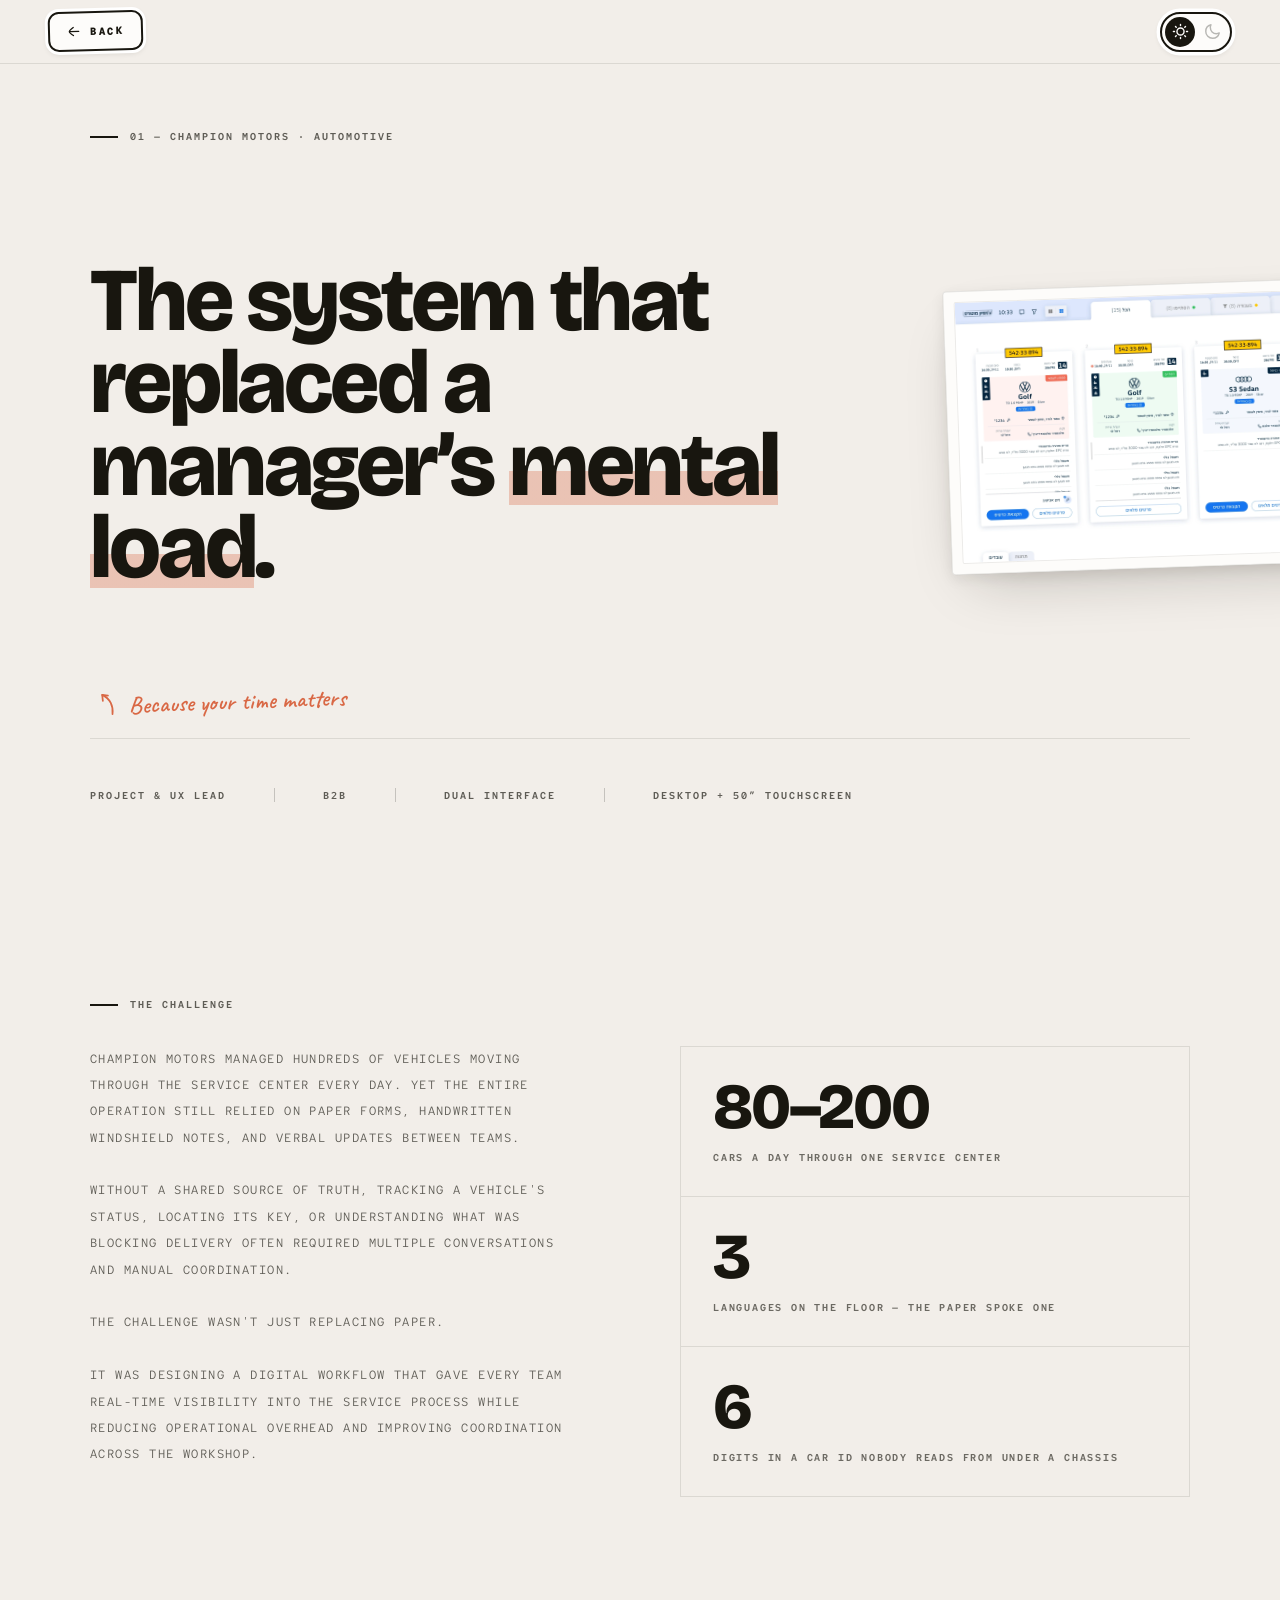
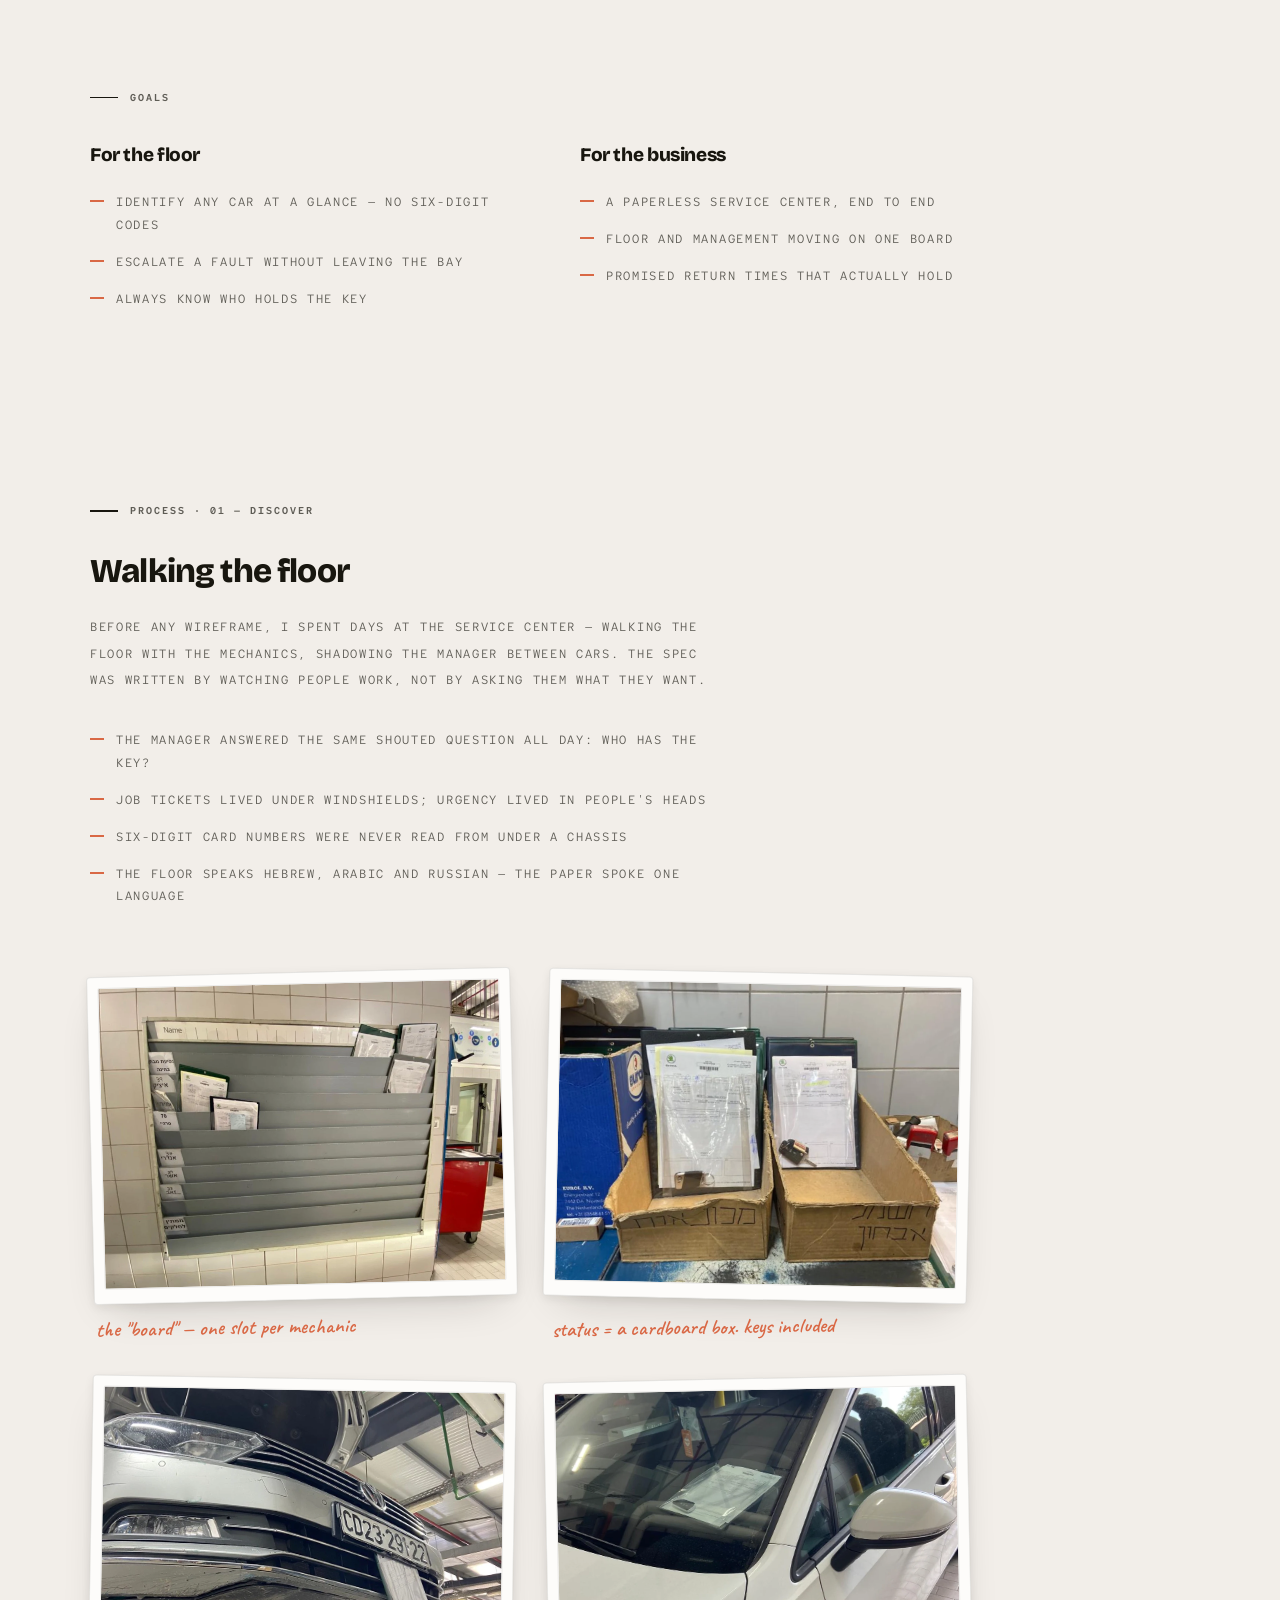
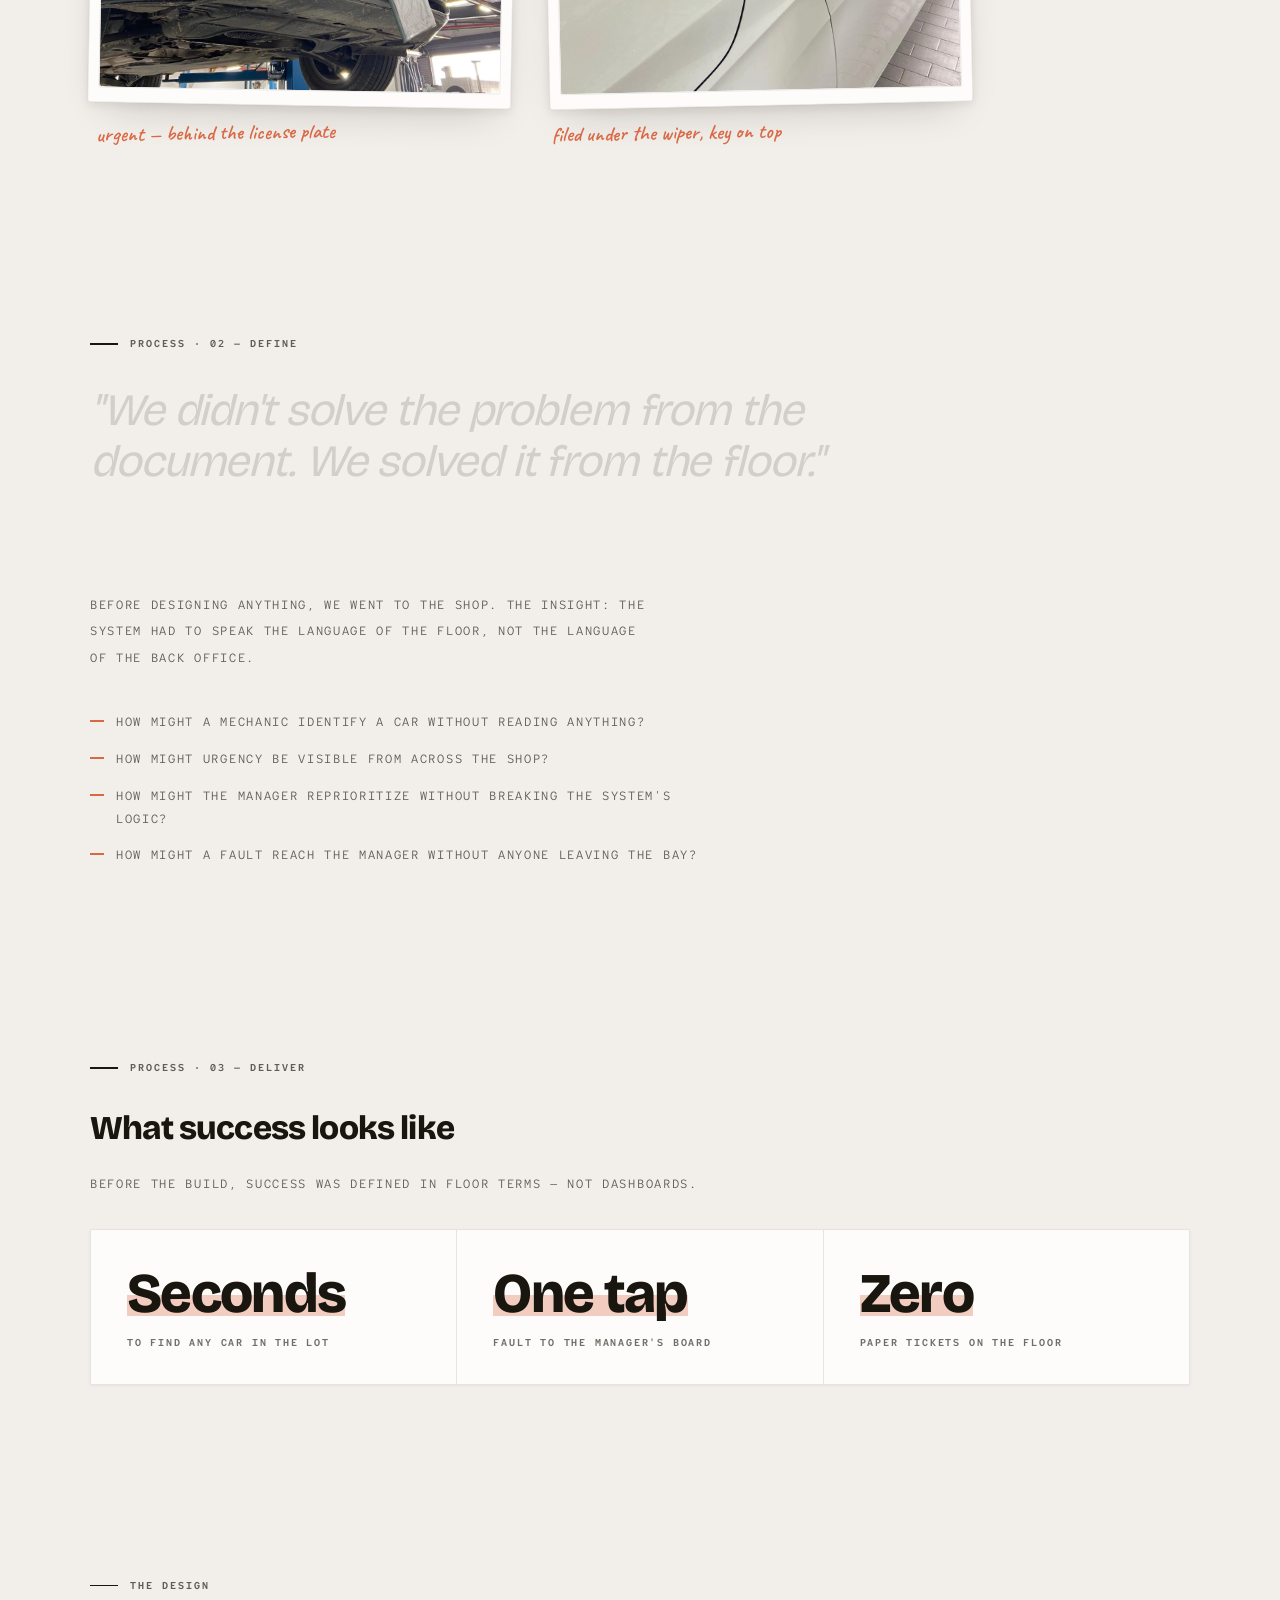
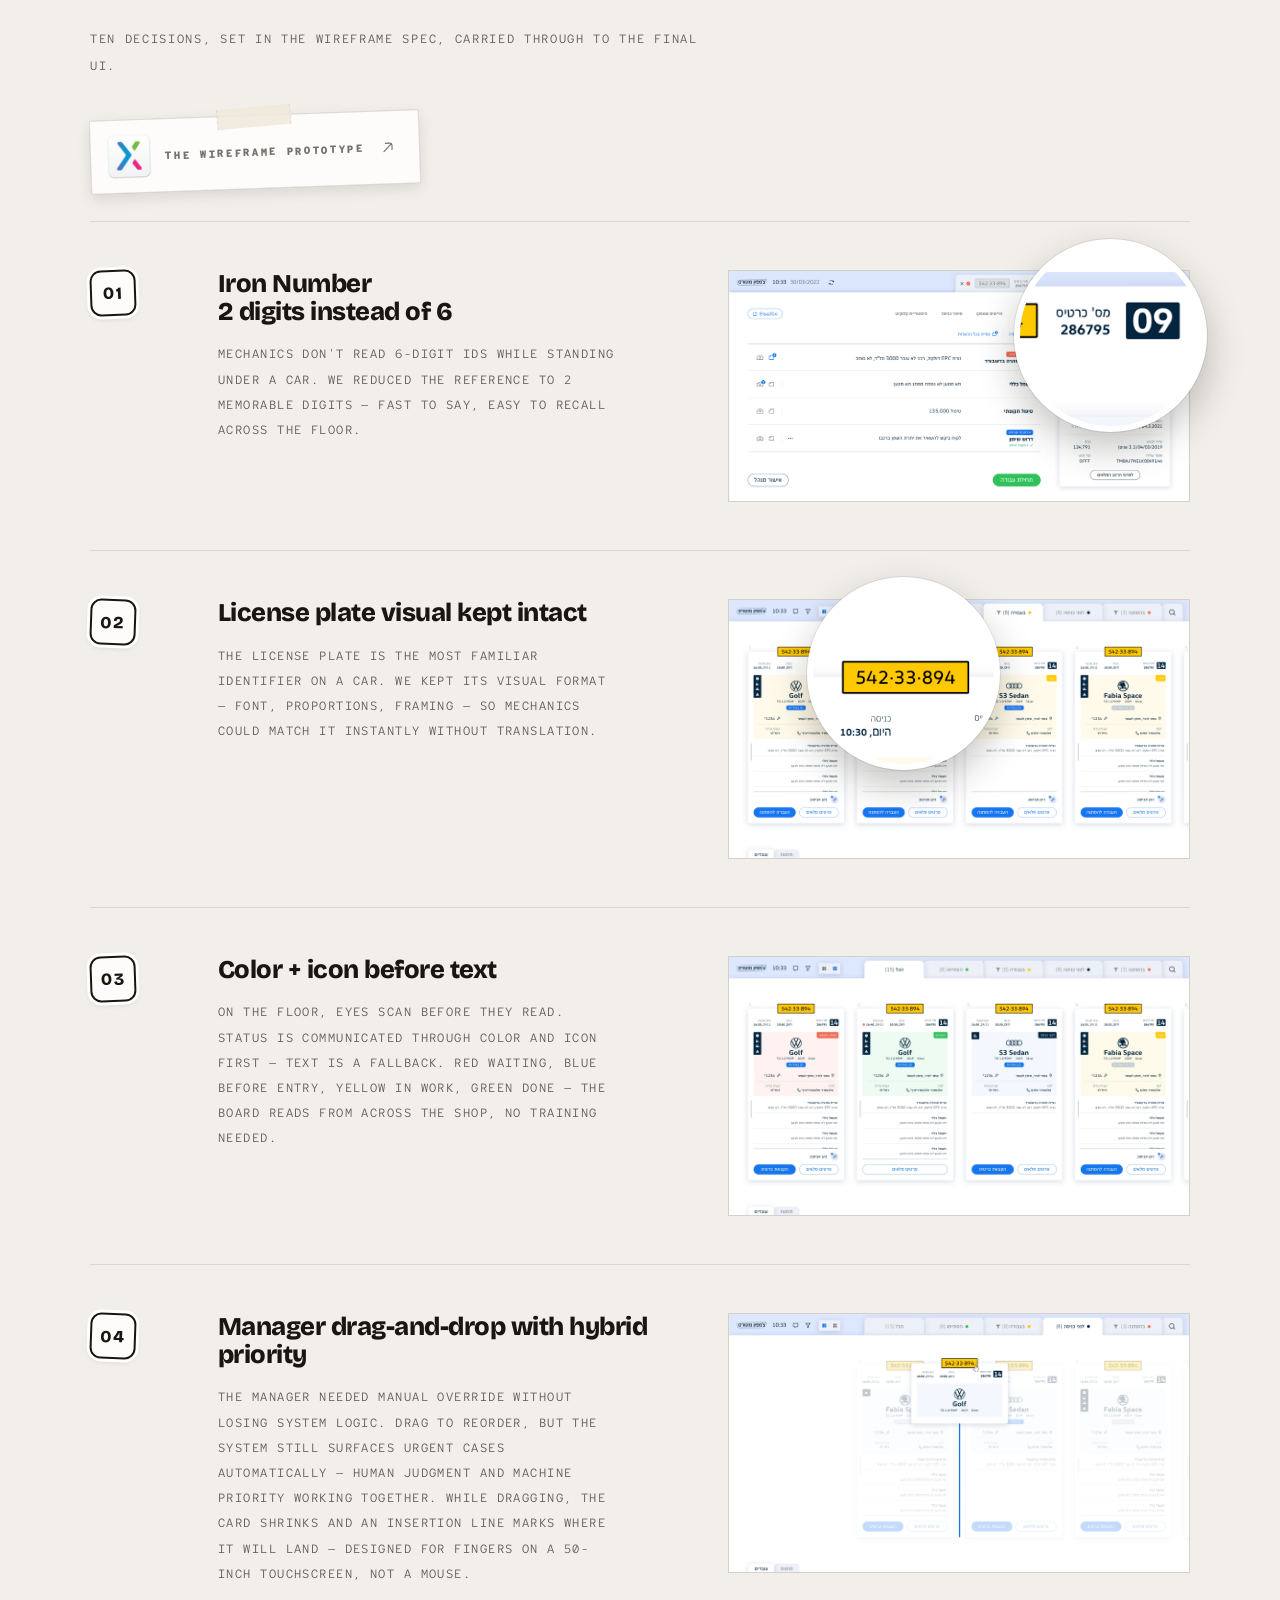
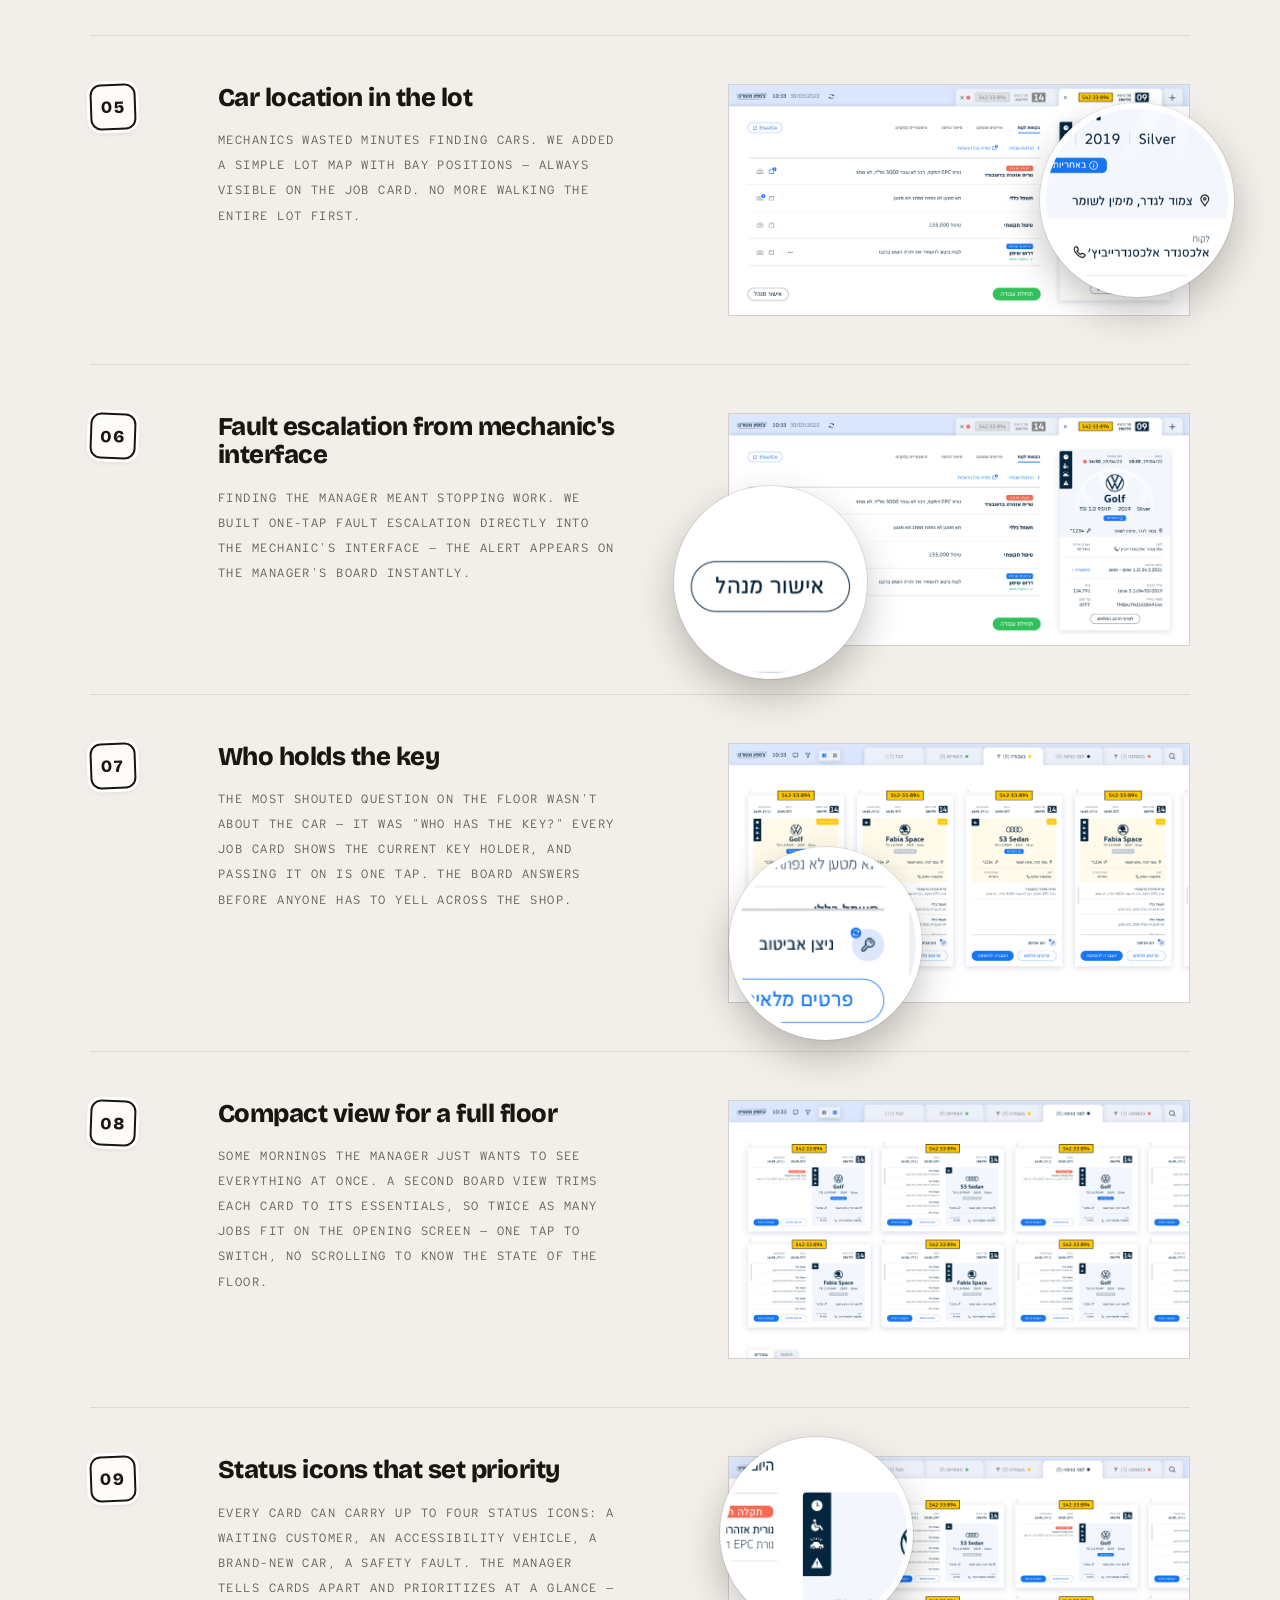
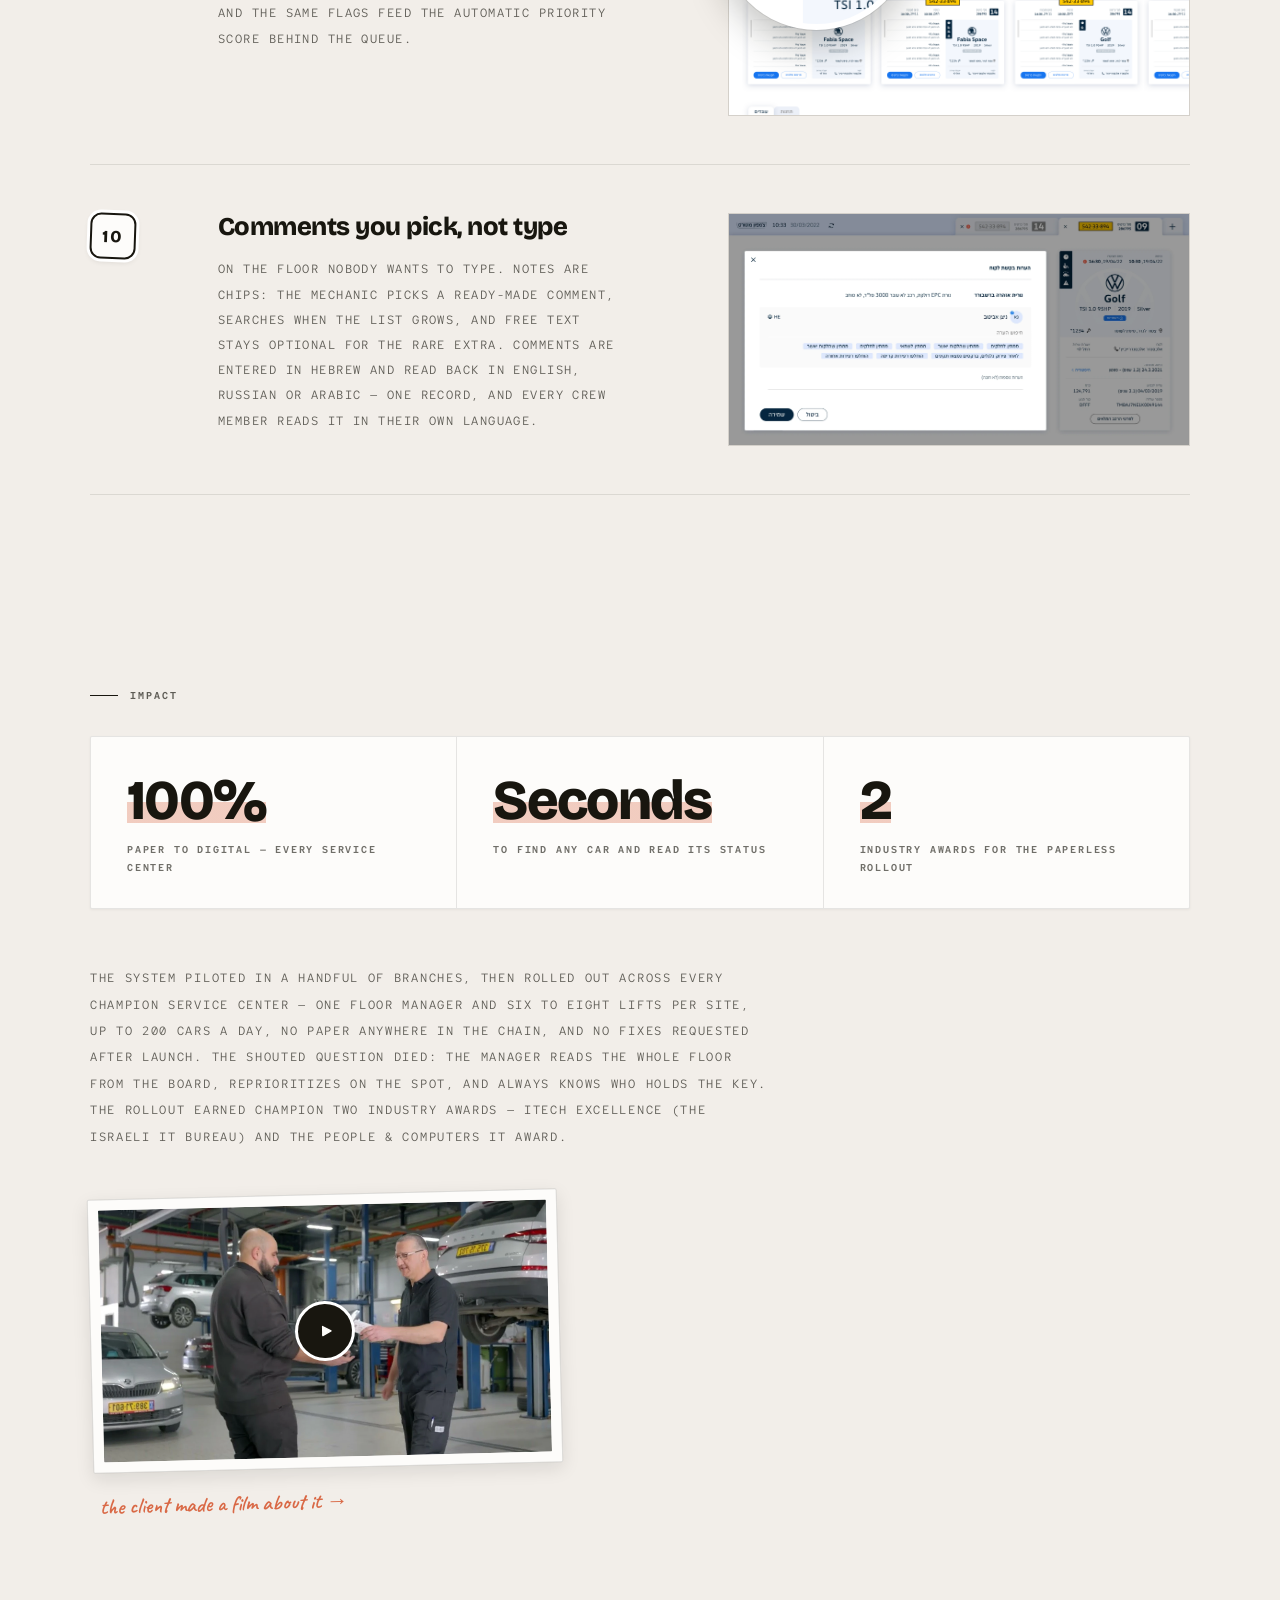
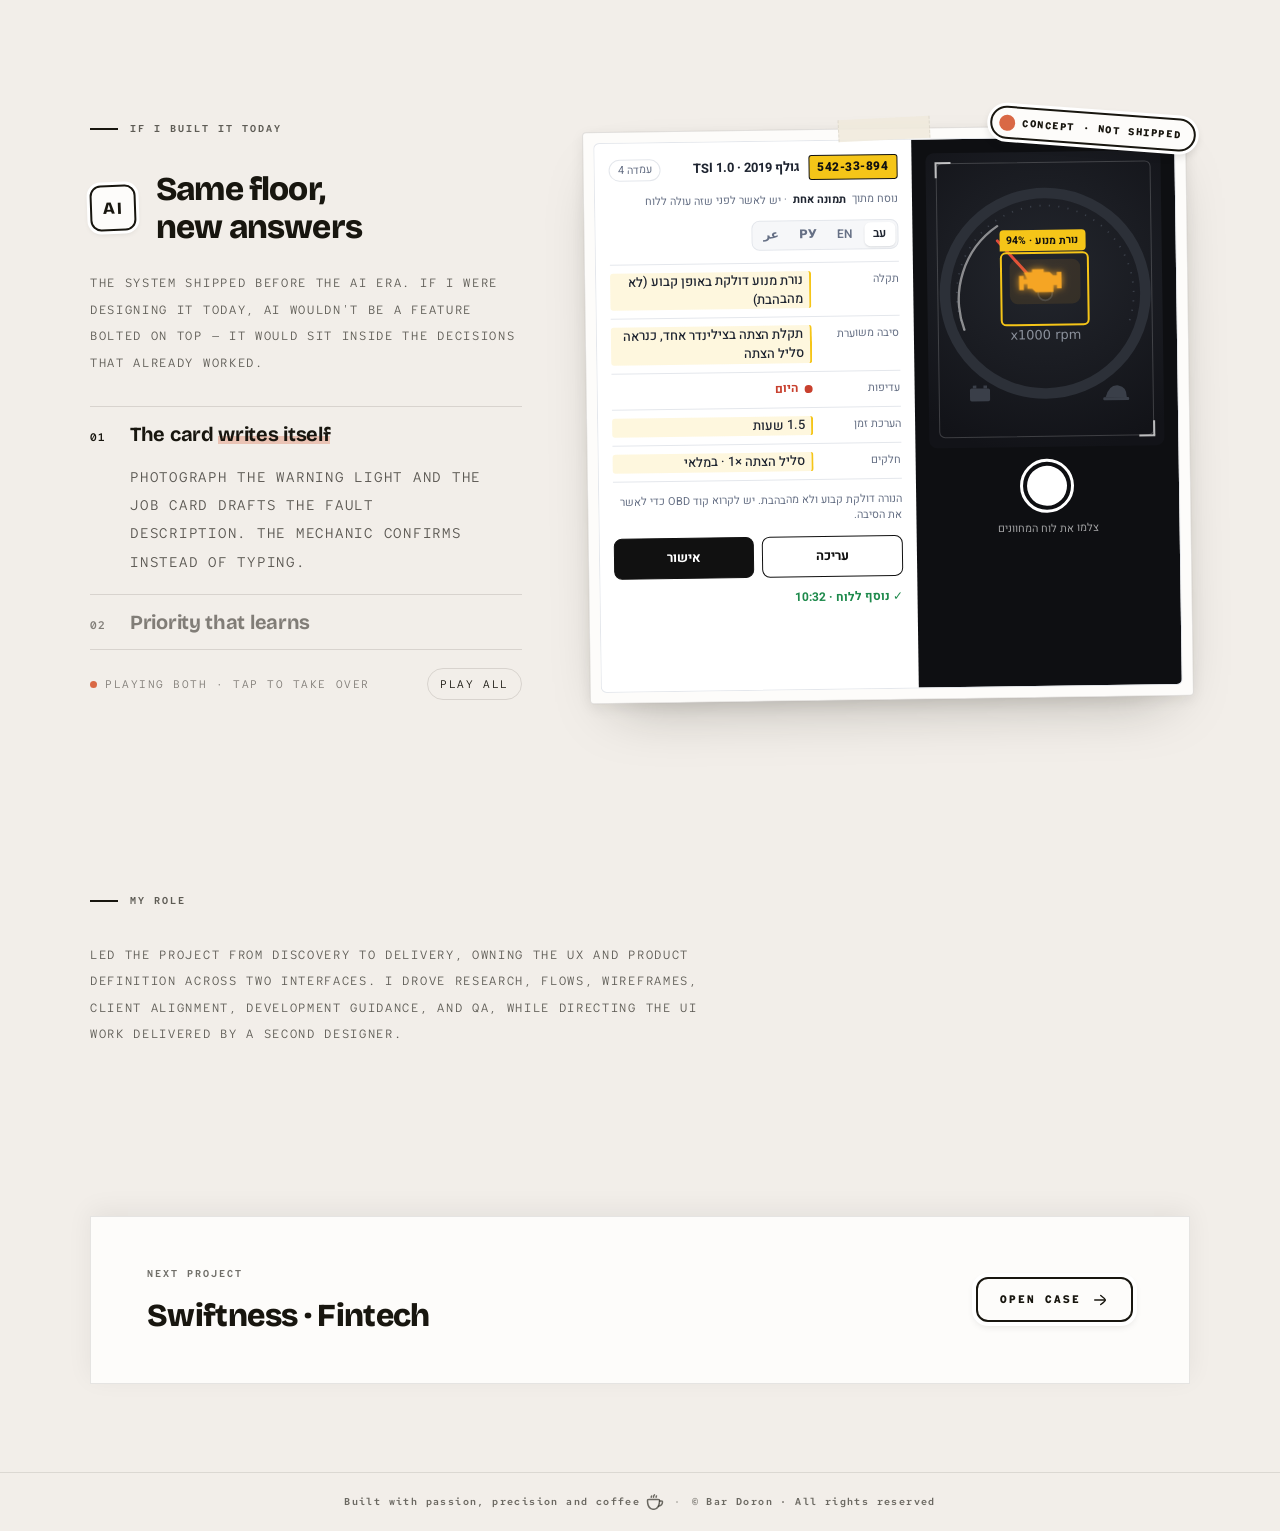
==== champion-motors.html @ fac3ec1b "Phones: more room between the idea's line and its concept sticker Co-Authored-By: Claude Opus 5.5 <n" ====
<!DOCTYPE html>
<html lang="en">
<head>
  <meta charset="UTF-8" />
  <meta name="viewport" content="width=device-width, initial-scale=1.0" />
  <meta name="format-detection" content="telephone=no" />
  <script>(function(){try{var t=localStorage.getItem('theme');if(t==='dark'){document.documentElement.setAttribute('data-theme','dark');}}catch(e){}})();</script>
  <title>Champion Motors — Bar Doron</title>

  <link rel="preconnect" href="https://fonts.googleapis.com" />
  <link rel="preconnect" href="https://fonts.gstatic.com" crossorigin />
  <link href="https://fonts.googleapis.com/css2?family=Bricolage+Grotesque:opsz,wght@12..96,200..800&family=Caveat:wght@600&family=Heebo:wght@400;500;600;700;800&family=Red+Hat+Mono:ital,wght@0,400;0,500;0,600;0,700;1,400&display=swap" rel="stylesheet" />

  <script src="vendor/gsap.min.js"></script>
  <script src="vendor/ScrollTrigger.min.js"></script>

  <style>
    :root {
      --cream:        #F2EEE9;
      --cream-stone:  #F2EEE9;
      --ink:          #18160F;
      --ink-dim:      rgba(24,22,15,.68);
      --ink-faint:    rgba(24,22,15,.62);
      --accent:       #D96845;

      --s-hero:       #F2EEE9;
      --s-auto:       #F2EBE2;
      --s-fintech:    #E8EFF2;
      --s-enterprise: #EEE9F2;
      --s-about:      #F2EEE9;
      --s-contact:    #18160F;

      --border:        rgba(24,22,15,.10);
      --border-soft:   rgba(24,22,15,.07);
      --border-strong: rgba(24,22,15,.20);
      --c-fg: 250, 248, 245;

      --fd: 'Bricolage Grotesque', system-ui, sans-serif;
      --fm: 'Red Hat Mono', 'JetBrains Mono', ui-monospace, monospace;

      --body-size: 12px;
      --body-weight: 600;
      --body-ls: 0.18em;
      --body-lh: 1.75;
    }

    [data-theme="dark"] {
      --cream:        #111111;
      --cream-stone:  #1A1A1A;
      --ink:          #F0F0EE;
      --ink-dim:      rgba(240,240,238,.68);
      --ink-faint:    rgba(240,240,238,.62);
      --border:        rgba(240,240,238,.10);
      --border-soft:   rgba(240,240,238,.07);
      --border-strong: rgba(240,240,238,.20);
      --c-fg: 240, 240, 238;
      --accent:       #E67E55;
      --s-hero:       #111111;
      --s-auto:       #1C1814;
      --s-fintech:    #0F1518;
      --s-enterprise: #141118;
      --s-about:      #1A1A18;
      --s-contact:    #050505;
    }

    .decision-row:nth-child(even) .decision-num { transform: rotate(2deg); }
    [data-theme="dark"] .decision-num {
      color: #18160F; background: #FDFCFA; border-color: #18160F;
      box-shadow: 0 0 0 3px #FFFFFF, 0 2px 8px rgba(0,0,0,.5);
    }

    /* sticky header case title — appears past the hero */
    .nav-case-title {
      position: absolute; left: 50%; transform: translateX(-50%) translateY(6px);
      font-family: var(--fd); font-size: 15px; font-weight: 800;
      font-variation-settings: 'opsz' 15, 'wght' 800;
      letter-spacing: -0.01em; text-transform: none;
      color: var(--ink);
      opacity: 0; pointer-events: none;
      transition: opacity .3s ease, transform .35s cubic-bezier(.22,1,.36,1);
      white-space: nowrap;
    }
    .nav-case-title.show { opacity: 1; transform: translateX(-50%) translateY(0); }
    @media (max-width: 640px) { .nav-case-title { font-size: 13px; } }

    /* reading progress — terracotta marker line under the header */
    .read-progress {
      position: absolute; left: 0; bottom: -1px;
      width: 100%; height: 3px;
      background: var(--accent);
      border-radius: 0 3px 3px 0;
      transform: scaleX(0); transform-origin: left center;
      pointer-events: none;
    }

    /* chapter nav — floating side rail */
    .chapter-nav {
      position: fixed; left: 28px; right: auto; top: 50%; bottom: auto;
      transform: translateY(-50%);
      width: auto; height: auto; padding: 0;
      background: none; border: none;
      z-index: 90;
      display: flex; flex-direction: column; align-items: flex-start;
      justify-content: flex-start; gap: 16px;
      opacity: 0; pointer-events: none;
      transition: opacity .4s ease;
    }
    .chapter-nav.show { opacity: 1; pointer-events: auto; }
    .chapter-link {
      display: flex; flex-direction: row-reverse; align-items: center; gap: 10px;
      font-family: var(--fm); font-size: 9.5px; font-weight: 600;
      letter-spacing: 0.18em; text-transform: uppercase;
      color: var(--ink-faint); text-decoration: none;
      transition: color .25s;
    }
    .chapter-link:hover { color: var(--ink); }
    .chapter-link .ch-label {
      background-image: linear-gradient(rgba(217,104,69,.32), rgba(217,104,69,.32));
      background-repeat: no-repeat;
      background-size: 0% 0.5em;
      background-position: 0 78%;
      transition: background-size .35s cubic-bezier(.22,1,.36,1);
    }
    [data-theme="dark"] .chapter-link .ch-label {
      background-image: linear-gradient(rgba(230,126,85,.42), rgba(230,126,85,.42));
    }
    .chapter-link .ch-rule {
      width: 14px; height: 1.5px; background: currentColor; flex-shrink: 0;
      transition: width .35s cubic-bezier(.22,1,.36,1), background .25s;
    }
    .chapter-link.active { color: var(--ink); }
    .chapter-link.active .ch-label { background-size: 100% 0.5em; }
    .chapter-link.active .ch-rule { width: 26px; background: var(--accent); }
    @media (max-width: 1439px) { .chapter-nav { display: none; } }

    /* zoomable prints — hover lifts, click picks the print up off the table */
    .zoomable { position: relative; cursor: none; }
    .zoomable::after {
      content: "+";
      position: absolute; top: 10px; right: 10px; z-index: 3;
      width: 26px; height: 26px;
      display: flex; align-items: center; justify-content: center;
      background: #FDFCFA; color: #18160F;
      border: 2px solid #18160F; border-radius: 50%;
      font-family: var(--fm); font-size: 15px; font-weight: 700; line-height: 1;
      box-shadow: 0 0 0 3px #FFFFFF, 0 2px 6px rgba(24,22,15,.2);
      transform: rotate(-8deg) scale(.5);
      opacity: 0;
      transition: opacity .25s ease, transform .35s cubic-bezier(.22,1,.36,1);
      pointer-events: none;
    }
    .zoomable:hover::after { opacity: 1; transform: rotate(-8deg) scale(1); }
    .cs-visual.zoomable { transition: transform .35s cubic-bezier(.22,1,.36,1), box-shadow .35s; }
    .cs-visual.zoomable:hover {
      transform: translateY(-4px);
      box-shadow: 0 12px 28px -14px rgba(24,22,15,.2);
    }
    .lb-overlay {
      position: fixed; inset: 0; z-index: 800;
      background: rgba(242,238,233,.95);
      opacity: 0; pointer-events: none;
      transition: opacity .35s ease;
    }
    [data-theme="dark"] .lb-overlay { background: rgba(17,17,17,.95); }
    .lb-overlay.open { opacity: 1; pointer-events: auto; }
    .lb-box {
      position: fixed; z-index: 810;
      background: #FDFCFA; padding: 10px;
      border: 1px solid var(--border); border-radius: 4px;
      box-shadow: 0 34px 90px -30px rgba(24,22,15,.4);
      cursor: none;
    }
    .lb-box img { width: 100%; height: 100%; object-fit: contain; display: block; }
    .lb-box.lb-scroll { overflow-y: auto; overscroll-behavior: contain; }
    .lb-box.lb-scroll img { height: auto; }
    .lb-box iframe { width: 100%; height: 100%; border: 0; display: block; background: #000; }
    .lb-film-x {
      position: fixed; top: 22px; right: 26px; z-index: 830;
      opacity: 0; transition: opacity .3s ease;
    }
    .lb-film-x.open { opacity: 1; }

    /* lightbox gallery — arrows, counter, caption */
    .lb-ui { position: fixed; inset: 0; z-index: 820; pointer-events: none; opacity: 0; transition: opacity .3s ease; }
    .lb-ui.open { opacity: 1; }
    .lb-nav, .lb-x {
      position: fixed; pointer-events: auto;
      width: 46px; height: 46px;
      display: flex; align-items: center; justify-content: center;
      background: #FDFCFA; color: #18160F;
      border: 2px solid #18160F; border-radius: 50%;
      box-shadow: 0 0 0 3px #FFFFFF, 0 3px 8px rgba(24,22,15,.18);
      cursor: none;
      transition: transform .3s cubic-bezier(.22,1,.36,1), box-shadow .3s;
    }
    .lb-nav svg, .lb-x svg { width: 18px; height: 18px; display: block; }
    .lb-prev { left: 26px; top: 50%; transform: translateY(-50%) rotate(-3deg); }
    .lb-next { right: 26px; top: 50%; transform: translateY(-50%) rotate(3deg); }
    .lb-prev:hover { transform: translateY(-50%) rotate(0deg) scale(1.1); }
    .lb-next:hover { transform: translateY(-50%) rotate(0deg) scale(1.1); }
    .lb-x { top: 22px; right: 26px; transform: rotate(4deg); }
    .lb-x:hover { transform: rotate(0deg) scale(1.1); }
    .lb-meta {
      position: fixed; left: 50%; bottom: 24px; transform: translateX(-50%);
      display: flex; align-items: baseline; gap: 18px;
      max-width: 78vw;
    }
    .lb-caption {
      font-family: var(--fm); font-size: 10px; font-weight: 600;
      letter-spacing: .16em; text-transform: uppercase;
      color: var(--ink-dim);
      white-space: nowrap; overflow: hidden; text-overflow: ellipsis;
    }
    .lb-count {
      font-family: var(--fm); font-size: 10px; font-weight: 700;
      letter-spacing: .16em; color: var(--accent);
      flex-shrink: 0;
    }
    @media (max-width: 640px) { .lb-nav { display: none; } }

    /* hero podcast — a sticker that talks (physical object: never inverts) */
    .hero-pod {
      display: inline-flex; align-items: center; gap: 14px;
      align-self: flex-start;
      margin-bottom: 30px;
      background: #FDFCFA;
      border: 2px solid #18160F;
      border-radius: 14px;
      padding: 9px 18px 9px 9px;
      box-shadow: 0 0 0 3px #FFFFFF, 0 3px 8px rgba(24,22,15,.16);
      transform: rotate(-1.2deg);
      transition: transform .35s cubic-bezier(.22,1,.36,1), box-shadow .35s;
    }
    .hero-pod:hover {
      transform: rotate(0deg) scale(1.02);
      box-shadow: 0 0 0 3px #FFFFFF, 0 6px 14px rgba(24,22,15,.2);
    }
    .hero-pod.playing { transform: rotate(0.6deg); }
    .pod-btn {
      width: 38px; height: 38px; flex-shrink: 0;
      display: flex; align-items: center; justify-content: center;
      background: #18160F; color: #FDFCFA;
      border: none; border-radius: 50%;
      cursor: none;
      transition: transform .3s cubic-bezier(.22,1,.36,1);
    }
    .pod-btn:hover { transform: scale(1.12); }
    .pod-btn svg { width: 15px; height: 15px; display: block; }
    .pod-btn .pod-pause { display: none; }
    .hero-pod.playing .pod-play { display: none; }
    .hero-pod.playing .pod-pause { display: block; }
    .pod-info { display: flex; flex-direction: column; gap: 7px; }
    .pod-label {
      font-family: var(--fm); font-size: 9.5px; font-weight: 700;
      letter-spacing: .18em; text-transform: uppercase;
      color: rgba(24,22,15,.6);
      white-space: nowrap;
    }
    .pod-track { width: 100%; padding: 5px 0; cursor: none; }
    .pod-track-line {
      height: 2px; background: rgba(24,22,15,.18);
      position: relative; border-radius: 2px;
    }
    .pod-fill {
      position: absolute; inset: 0;
      background: #D96845; border-radius: 2px;
      transform: scaleX(0); transform-origin: left center;
    }
    .pod-time {
      font-family: var(--fm); font-size: 9.5px; font-weight: 700;
      letter-spacing: .14em; color: rgba(24,22,15,.4);
      min-width: 34px;
    }
    [data-theme="dark"] .hero-pod {
      box-shadow: 0 0 0 3px #FFFFFF, 0 3px 10px rgba(0,0,0,.45);
    }
    @media (max-width: 640px) { .pod-info { min-width: 0; } }

    /* handwritten note beside the podcast sticker */
    .pod-row {
      display: flex; align-items: center; gap: 10px;
      align-self: flex-start;
      margin-bottom: 30px;
    }
    .pod-row .hero-pod { margin-bottom: 0; }
    .pod-note {
      display: flex; align-items: flex-end; gap: 10px;
      font-family: 'Caveat', cursive;
      font-size: 24px; font-weight: 600; line-height: 1;
      letter-spacing: 0; text-transform: none;
      color: var(--accent);
      transform: rotate(-2deg) translateY(6px);
      white-space: nowrap;
      pointer-events: none; user-select: none;
    }
    .pod-note svg { width: 28px; height: 28px; flex-shrink: 0; transform: scaleX(-1); }
    @media (max-width: 640px) { .pod-note { display: none; } }

    /* floating mini player — the story follows you (physical object: never inverts) */
    .pod-float {
      position: fixed; right: 28px; bottom: 28px; z-index: 60;
      width: 52px; height: 52px; border-radius: 50%;
      background: #FDFCFA;
      border: 2px solid #18160F;
      box-shadow: 0 0 0 3px #FFFFFF, 0 4px 10px rgba(24,22,15,.18);
      display: flex; align-items: center; justify-content: center;
      padding: 0; cursor: none;
      transform: rotate(-4deg) translateY(16px) scale(.6);
      opacity: 0; pointer-events: none;
      transition: opacity .35s cubic-bezier(.22,1,.36,1), transform .35s cubic-bezier(.22,1,.36,1);
    }
    .pod-float.show { opacity: 1; pointer-events: auto; transform: rotate(-4deg) translateY(0) scale(1); }
    .pod-float.show:hover { transform: rotate(0deg) scale(1.06); }
    .pf-ring { position: absolute; inset: 2px; transform: rotate(-90deg); }
    .pf-ring circle { fill: none; stroke-width: 3.5; }
    .pf-ring-bg { stroke: rgba(24,22,15,.08); }
    .pf-ring-fill { stroke: #D96845; stroke-linecap: round; stroke-dasharray: 182.2; stroke-dashoffset: 182.2; }
    .pf-core {
      position: relative;
      width: 36px; height: 36px; border-radius: 50%;
      background: #18160F;
      display: flex; align-items: center; justify-content: center;
    }
    .pf-icon { width: 15px; height: 15px; color: #FDFCFA; display: none; }
    .pod-float.playing .pf-pause { display: block; }
    .pod-float:not(.playing) .pf-play { display: block; transform: translateX(1px); }
    [data-theme="dark"] .pod-float { box-shadow: 0 0 0 3px #FFFFFF, 0 4px 12px rgba(0,0,0,.5); }
    @media (max-width: 640px) { .pod-float { right: 18px; bottom: 18px; } }

    /* marker highlight — brand terracotta, same as home */
    .mark-hl {
      background-image: linear-gradient(rgba(217,104,69,.32), rgba(217,104,69,.32));
      background-repeat: no-repeat;
      background-size: 100% 0.38em;
      background-position: 0 82%;
    }
    [data-theme="dark"] .mark-hl {
      background-image: linear-gradient(rgba(230,126,85,.42), rgba(230,126,85,.42));
    }

    /* ── Back button ── */
    .cs-back {
      display: inline-flex; align-items: center; gap: 8px;
      background: #FDFCFA; color: #18160F;
      padding: 9px 16px; border-radius: 11px;
      font-family: var(--fm); font-size: 10.5px; font-weight: 700;
      letter-spacing: 0.16em; text-transform: uppercase;
      text-decoration: none;
      border: 2px solid #18160F;
      box-shadow: 0 0 0 3px #FFFFFF, 0 2px 6px rgba(24,22,15,.16);
      transform: rotate(-1.5deg);
      transition: transform .35s cubic-bezier(.22,1,.36,1), box-shadow .35s;
    }
    .cs-back:hover {
      transform: rotate(0deg) scale(1.05);
      box-shadow: 0 0 0 3px #FFFFFF, 0 5px 12px rgba(24,22,15,.22);
    }
    .cs-back svg { flex-shrink: 0; width: 16px; height: 16px; }
    [data-theme="dark"] .cs-back {
      background: #FDFCFA; color: #18160F; border-color: #18160F;
      box-shadow: 0 0 0 3px #FFFFFF, 0 2px 8px rgba(0,0,0,.5);
    }

    /* ── Toggle pill ── */
    .theme-toggle {
      display: flex; align-items: center;
      padding: 3px; gap: 2px;
      border-radius: 100px;
      background: #FDFCFA;
      border: 2px solid #18160F;
      box-shadow: 0 0 0 3.5px #FFFFFF, 0 2px 6px rgba(24,22,15,.16);
      cursor: pointer;
      position: relative; flex-shrink: 0;
      transition: transform .35s cubic-bezier(.22,1,.36,1), box-shadow .3s;
    }
    .theme-toggle:hover { transform: rotate(-2deg) scale(1.05); }
    [data-theme="dark"] .theme-toggle {
      background: #FDFCFA;
      border-color: #18160F;
      box-shadow: 0 0 0 3.5px #FFFFFF, 0 2px 8px rgba(0,0,0,.4);
    }
    .tog-pill {
      position: absolute;
      width: 30px; height: 30px; border-radius: 50%;
      background: #18160F;
      box-shadow: none;
      top: 3px; left: 3px;
      transition: transform .3s cubic-bezier(.4,0,.2,1);
      pointer-events: none;
    }
    [data-theme="dark"] .tog-pill { transform: translateX(32px); background: #18160F; }
    .tog-sun, .tog-moon {
      width: 30px; height: 30px;
      display: flex; align-items: center; justify-content: center;
      position: relative; z-index: 1;
      color: rgba(24,22,15,0.30);
      transition: color .25s; pointer-events: none; flex-shrink: 0;
    }
    .tog-sun .hgi, .tog-moon .hgi { width: 17px; height: 17px; }
    :root:not([data-theme="dark"]) .tog-sun { color: #FDFCFA; }
    [data-theme="dark"] .tog-moon { color: #FDFCFA; }
    [data-theme="dark"] .tog-sun  { color: rgba(24,22,15,0.32); }



    /* ── PAGE TRANSITION — chapter card ── */
    .page-cover {
      position: fixed; z-index: 900;
      background: #FDFCFA;
      border: 1px solid var(--border);
      transition: left .55s cubic-bezier(.65,0,.2,1), top .55s cubic-bezier(.65,0,.2,1),
                  width .55s cubic-bezier(.65,0,.2,1), height .55s cubic-bezier(.65,0,.2,1),
                  border-radius .55s;
      pointer-events: none;
    }
    .page-cover--full { left: 0 !important; top: 0 !important; width: 100vw !important; height: 100vh !important; border-radius: 0 !important; }
    #pt-enter {
      position: fixed; inset: 0; z-index: 950;
      background: #FDFCFA;
      display: flex; flex-direction: column; align-items: center; justify-content: center; gap: 18px;
      transition: transform .75s cubic-bezier(.7,0,.18,1);
    }
    #pt-enter .pt-label {
      font-family: var(--fm); font-size: 10px; font-weight: 600;
      letter-spacing: .2em; text-transform: uppercase;
      color: rgba(24,22,15,.4);
      opacity: 0; transform: translateY(10px);
      transition: opacity .4s ease, transform .5s cubic-bezier(.22,1,.36,1);
    }
    #pt-enter .pt-title {
      font-family: var(--fd); font-weight: 800;
      font-variation-settings: 'opsz' 48, 'wght' 800;
      font-size: clamp(36px, 6vw, 72px); letter-spacing: -.03em; white-space: nowrap;
      color: #18160F; text-transform: none; text-align: center; padding: 0 24px;
      background-image: linear-gradient(rgba(217,104,69,.32), rgba(217,104,69,.32));
      background-repeat: no-repeat; background-size: 0% 0.38em; background-position: 0 82%;
      opacity: 0; transform: translateY(16px);
      transition: opacity .45s ease, transform .55s cubic-bezier(.22,1,.36,1),
                  background-size .6s cubic-bezier(.22,1,.36,1);
    }
    @media (max-width: 640px) { #pt-enter .pt-title { font-size: clamp(20px, calc(8.4vw - 4px), 36px); } }   /* fits "UX Library" from 320px up */
    #pt-enter.pt-text-in .pt-label,
    #pt-enter.pt-text-in .pt-title { opacity: 1; transform: translateY(0); }
    #pt-enter.pt-mark-in .pt-title { background-size: 100% 0.38em; }
    #pt-enter.pt-leave { transform: translateY(-100%); }
    [data-theme="dark"] .page-cover {
      background: #1B1916;
      border-color: rgba(255,255,255,.10);
    }
    [data-theme="dark"] #pt-enter { background: #1B1916; }
    [data-theme="dark"] #pt-enter .pt-label { color: rgba(240,240,238,.45); }
    [data-theme="dark"] #pt-enter .pt-title {
      color: #F0F0EE;
      background-image: linear-gradient(rgba(230,126,85,.42), rgba(230,126,85,.42));
    }
    /* veil — the quiet way back (no title, no card) */
    .pt-veil {
      position: fixed; inset: 0; z-index: 950;
      background: var(--cream);
      transform: translateY(-100%);
      transition: transform .42s cubic-bezier(.65,0,.25,1);
      pointer-events: none;
    }
    .pt-veil.down { transform: translateY(0); }
    #pt-enter.pt-plain { transition: transform .55s cubic-bezier(.7,0,.2,1); }

    /* ── CURSOR — sticker pointer ── */
    @media (hover: hover) and (pointer: fine) {
      body, a, button { cursor: none !important; }
    }
    #cur-sticker {
      position: fixed; z-index: 9999; pointer-events: none;
      width: 27px; height: 27px;
      transform: rotate(-6deg);
      filter: drop-shadow(0 2px 3px rgba(24,22,15,.28));
      transition: transform .25s cubic-bezier(.22,1,.36,1);
      will-change: left, top;
    }
    #cur-sticker svg {
      width: 100%; height: 100%; display: block;
      position: absolute; inset: 0;
      transition: opacity .18s ease, transform .25s cubic-bezier(.22,1,.36,1);
    }
    #cur-sticker .cur-hand { opacity: 0; transform: scale(.7); }
    body.on-link #cur-sticker {
      transform: rotate(-8deg) scale(1.22);
      filter: drop-shadow(0 4px 7px rgba(24,22,15,.32));
    }
    body.on-link #cur-sticker .cur-arrow { opacity: 0; transform: scale(.7); }
    body.on-link #cur-sticker .cur-hand { opacity: 1; transform: scale(1); }
    body.cur-down #cur-sticker { transform: rotate(-6deg) scale(.78); transition-duration: .09s; }
    body.cur-down.on-link #cur-sticker { transform: rotate(-8deg) scale(.98); transition-duration: .09s; }
    .hgi path, .hgi circle { stroke-width: 2; }

    *, *::before, *::after { box-sizing: border-box; margin: 0; padding: 0; }
    html { scroll-behavior: smooth; overflow-x: clip; }   /* clip, not hidden: hidden makes body a scroll container, which kills position:sticky (and iOS ignores it on body alone) */
    body {
      font-family: var(--fm);
      font-size: var(--body-size);
      font-weight: var(--body-weight);
      letter-spacing: var(--body-ls);
      line-height: var(--body-lh);
      text-transform: uppercase;
      color: var(--ink);
      background: var(--cream);
      -webkit-font-smoothing: antialiased;
      overflow-x: clip;
      cursor: none;
    }


    nav {
      position: fixed; top: 0; left: 0; right: 0; z-index: 100;
      padding: 0 48px;
      height: 64px;
      display: flex; align-items: center; justify-content: space-between;
      background: var(--cream);
      border-bottom: 1px solid var(--border);
      opacity: 0;
    }

    .nav-logo {
      font-family: var(--fd);
      font-size: 18px; font-weight: 800;
      font-variation-settings: 'opsz' 18, 'wght' 800;
      letter-spacing: -0.02em;
      text-transform: none;
      color: var(--ink); text-decoration: none;
    }

    .nav-links {
      display: flex; gap: 40px; list-style: none; align-items: center;
    }
    .nav-links a {
      font-family: var(--fm); font-size: 11px; font-weight: 600;
      letter-spacing: 0.18em; text-transform: uppercase;
      color: var(--ink-dim); text-decoration: none;
      transition: color .2s;
    }
    .nav-links a:hover { color: var(--ink); }
    .nav-links a.active {
      color: var(--ink);
      border-bottom: 1.5px solid var(--ink);
      padding-bottom: 1px;
    }
    .nav-links a.back {
      color: var(--ink-dim);
      display: flex; align-items: center; gap: 6px;
    }
    .nav-links a.back:hover { color: var(--ink); }

    .btn-black {
      display: inline-flex; align-items: center; gap: 10px;
      background: #FDFCFA; color: #18160F;
      padding: 11px 22px; border-radius: 12px;
      font-family: var(--fm); font-size: 11px; font-weight: 700;
      letter-spacing: 0.18em; text-transform: uppercase;
      text-decoration: none; cursor: none;
      border: 2px solid #18160F;
      box-shadow: 0 0 0 4px #FFFFFF, 0 3px 8px rgba(24,22,15,.16);
      transition: transform .35s cubic-bezier(.22,1,.36,1), box-shadow .35s;
    }
    .btn-black .hgi { width: 18px; height: 18px; }
    .btn-black:hover,
    .cs-next-card:hover .btn-black {
      transform: rotate(-1.6deg) scale(1.045);
      box-shadow: 0 0 0 4px #FFFFFF, 0 7px 16px rgba(24,22,15,.22);
    }
    [data-theme="dark"] .btn-black {
      background: #FDFCFA; color: #18160F;
      box-shadow: 0 0 0 4px #FFFFFF, 0 3px 10px rgba(0,0,0,.4);
    }

    .btn-text {
      display: inline-flex; align-items: center; gap: 8px;
      font-family: var(--fm); font-size: 11px; font-weight: 600;
      letter-spacing: 0.18em; text-transform: uppercase;
      color: var(--ink); text-decoration: none;
      border-bottom: 1.5px solid var(--accent);
      padding-bottom: 2px;
      transition: opacity .2s;
    }
    .btn-text:hover { opacity: 0.6; }

    .eyebrow + .phase-body { margin-top: 32px; }
    /* loupe — a round lens magnifying the real screenshot */
    .cs-visual--detail { position: relative; }
    .ui-loupe {
      position: absolute;
      width: 42%; aspect-ratio: 1 / 1;
      border-radius: 50%;
      background-repeat: no-repeat;
      background-color: #FFFFFF;
      border: 6px solid #FFFFFF;
      box-shadow: 0 16px 36px rgba(24,22,15,.25), 0 0 0 1px rgba(24,22,15,.08);
      z-index: 2; pointer-events: none;
    }
    /* the wireframe spec link — proof under the lineage line */
    .spec-link {
      display: inline-flex; align-items: center; gap: 8px;
      margin-top: 18px;
      font-family: var(--fm); font-size: 10.5px; font-weight: 700;
      letter-spacing: .16em; text-transform: uppercase;
      color: var(--ink-dim); text-decoration: none; cursor: none;
      border-bottom: 1.5px solid rgba(24,22,15,.25);
      padding-bottom: 4px;
      transition: color .2s, border-color .2s;
    }
    .spec-link:hover { color: var(--ink); border-color: var(--accent); }
    .spec-link svg { width: 17px; height: 17px; transition: transform .3s cubic-bezier(.22,1,.36,1); }
    .spec-link:hover svg { transform: translate(2px, -2px); }
    .eyebrow {
      display: flex; align-items: center; gap: 12px;
      margin-bottom: 24px;
    }
    .eyebrow-rule {
      width: 28px; height: 1.5px; background: var(--ink); flex-shrink: 0;
    }
    .eyebrow-text {
      font-family: var(--fm); font-size: 10px; font-weight: 600;
      letter-spacing: 0.20em; text-transform: uppercase; color: var(--ink-dim);
    }

    /* ── CASE HERO ─────────────────────────────────── */
    .cs-hero {
      min-height: 100vh;
      background: var(--cream);
      padding: 96px max(48px, calc((100vw - 1100px) / 2));
      display: flex;
      flex-direction: column;
      justify-content: space-between;
      padding-top: calc(64px + 64px);
    }

    .cs-hero-center {
      flex: 1;
      display: flex;
      align-items: center;
    }

    .cs-headline {
      font-family: var(--fd);
      font-size: clamp(52px, 7vw, 100px);
      font-weight: 800;
      font-variation-settings: 'opsz' 72, 'wght' 800;
      line-height: 0.92;
      letter-spacing: -0.035em;
      text-transform: none;
      color: var(--ink);
      max-width: 900px;
    }

    /* hero visual — the interface peeks in from the right, printed on paper */
    .cs-hero { position: relative; }
    .cs-hero > * { position: relative; z-index: 2; }
    .cs-hero-visual {
      position: absolute; z-index: 1;
      top: 50%;
      right: clamp(-200px, -12vw, -140px);
      width: clamp(460px, 38vw, 640px);
      pointer-events: none;
      display: none;
    }
    .chv-frame {
      background: #FDFCFA;
      padding: 10px;
      border: 1px solid var(--border);
      border-radius: 4px;
      box-shadow: 0 24px 60px -24px rgba(24,22,15,.28), 0 4px 14px rgba(24,22,15,.08);
      transform: rotate(-2deg);
    }
    .chv-frame img {
      display: block; width: 100%;
      border: 1px solid var(--border-soft);
      border-radius: 2px;
    }
    [data-theme="dark"] .chv-frame {
      background: #FDFCFA;
      border-color: rgba(24,22,15,.3);
      box-shadow: 0 24px 60px -24px rgba(0,0,0,.65), 0 4px 14px rgba(0,0,0,.35);
    }
    @media (min-width: 1200px) {
      .cs-hero-visual { display: block; }
      .cs-headline { max-width: clamp(560px, 55vw, 860px); }
    }

    /* hero print in flow for tablets & phones (the edge-peek version only shows ≥1200px) */
    .cs-hero-print-m { display: none; }
    @media (max-width: 1199px) {
      .cs-hero-print-m { display: block; width: 100%; max-width: 640px; margin: 4px 0 30px; }   /* between the eyebrow and the headline */
      /* deterministic rhythm: no flex-centring of the headline; the slack goes above the meta row */
      .cs-hero { justify-content: flex-start; min-height: 0; }   /* no viewport fill on phones — the meta row follows the headline instead of sitting at the fold */
      .cs-hero-center { flex: 0 0 auto; margin-bottom: 40px; }
      .cs-hero > .pod-row { margin-top: 0; }
      .cs-meta-row { margin-top: 0; }
      .cs-hero-print-m .chv-frame { transform: rotate(-1.5deg); }
    }
    @media (max-width: 640px) {
      .cs-hero-print-m { margin: 2px 0 26px; }
      .cs-hero-print-m .chv-frame { padding: 8px; }
    }

    .cs-meta-row {
      display: flex;
      gap: 48px;
      align-items: center;
      padding-top: 48px;
      border-top: 1px solid var(--border);
      flex-wrap: wrap;
    }
    .cs-meta-item {
      font-family: var(--fm);
      font-size: 10px;
      font-weight: 600;
      letter-spacing: 0.20em;
      text-transform: uppercase;
      color: var(--ink-dim);
    }
    .cs-meta-sep {
      width: 1px;
      height: 14px;
      background: var(--border-strong);
    }

    /* ── SECTIONS ─────────────────────────────────── */
    .cs-section {
      padding: 96px max(48px, calc((100vw - 1100px) / 2));
      background: var(--cream);
    }
    .cs-section-alt {
      background: var(--cream);
    }

    /* ── OVERVIEW ─────────────────────────────────── */
    .overview-grid {
      display: grid;
      grid-template-columns: 1fr 1fr;
      gap: 80px;
      align-items: start;
      margin-top: 32px;
    }

    .overview-problem {
      font-family: var(--fm);
      font-size: 12px;
      font-weight: 400;
      letter-spacing: 0.12em;
      line-height: 2.2;
      color: var(--ink-dim);
      text-transform: uppercase;
      max-width: 480px;
    }

    .stat-cells {
      display: grid;
      grid-template-columns: 1fr;
      gap: 0;
      border: 1px solid var(--border);
    }
    .stat-cell {
      padding: 28px 32px;
      border-bottom: 1px solid var(--border);
    }
    .stat-cell:last-child { border-bottom: none; }
    .stat-cell-num {
      font-family: var(--fd);
      font-size: 64px;
      font-weight: 800;
      font-variation-settings: 'opsz' 60, 'wght' 800;
      letter-spacing: -0.03em;
      line-height: 1;
      text-transform: none;
      color: var(--ink);
      display: block;
      margin-bottom: 8px;
    }
    .stat-cell-lbl {
      font-size: 10px;
      font-weight: 600;
      letter-spacing: 0.18em;
      color: var(--ink-faint);
    }

    /* ── THE TURN ─────────────────────────────────── */
    /* v2 structure — goals, phases, reflection */
    .goals-grid {
      display: grid;
      grid-template-columns: 1fr 1fr;
      gap: 80px;
      margin-top: 32px;
      max-width: 900px;
    }
    .goal-title {
      font-family: var(--fd);
      font-size: 19px; font-weight: 800;
      font-variation-settings: 'opsz' 19, 'wght' 800;
      letter-spacing: -0.02em; text-transform: none;
      color: var(--ink);
      margin-bottom: 20px;
    }
    .find-list {
      list-style: none;
      display: flex; flex-direction: column; gap: 14px;
      font-family: var(--fm); font-size: 12px; font-weight: 400;
      letter-spacing: 0.14em; line-height: 1.9;
      color: var(--ink-dim); text-transform: uppercase;
      max-width: 460px;
    }
    .find-list li { padding-left: 26px; position: relative; }
    .find-list li::before {
      content: "";
      position: absolute; left: 0; top: 0.75em;
      width: 14px; height: 2px;
      background: var(--accent);
    }
    .find-list--wide { max-width: 640px; margin-top: 36px; }
    .phase-head {
      display: flex; align-items: center; gap: 20px;
      margin: 32px 0 24px;
    }
    .phase-title {
      font-family: var(--fd);
      font-size: clamp(24px, 2.6vw, 34px); font-weight: 800;
      font-variation-settings: 'opsz' 30, 'wght' 800;
      letter-spacing: -0.025em; text-transform: none;
      color: var(--ink);
    }
    .phase-body {
      font-family: var(--fm); font-size: 12px; font-weight: 400;
      letter-spacing: 0.14em; line-height: 2.2;
      color: var(--ink-dim); text-transform: uppercase;
      max-width: 620px;
    }
    @media (max-width: 800px) { .goals-grid { grid-template-columns: 1fr; gap: 40px; } }

    /* paper grid — where the paper lived */
    .paper-grid {
      display: grid; grid-template-columns: 1fr 1fr;
      gap: 40px 32px;
      margin-top: 64px;
      max-width: 880px;
    }
    .paper-cell { margin: 0; }
    .paper-cell .field-print { width: 100%; }
    .paper-cell .field-print img { width: 100%; aspect-ratio: 4 / 3; object-fit: cover; object-position: center; }
    .paper-cell:nth-child(1) .field-print { transform: rotate(-1.4deg); }
    .paper-cell:nth-child(2) .field-print { transform: rotate(1.2deg); }
    .paper-cell:nth-child(3) .field-print { transform: rotate(1deg); }
    .paper-cell:nth-child(4) .field-print { transform: rotate(-1.2deg); }
    .paper-cap {
      display: block;
      font-family: 'Caveat', cursive; font-size: 21px; font-weight: 600;
      letter-spacing: 0; text-transform: none; line-height: 1.15;
      color: var(--accent);
      margin-top: 14px; padding-left: 6px;
      transform: rotate(-1deg);
    }
    @media (max-width: 700px) { .paper-grid { grid-template-columns: 1fr; } }

    /* field strip — research photos, prints on the table */
    .field-strip {
      display: flex;
      align-items: center;
      gap: 40px;
      margin-top: 72px;
    }
    .field-print {
      background: #FDFCFA;
      padding: 10px 10px 14px;
      border: 1px solid var(--border);
      border-radius: 4px;
      box-shadow: 0 18px 44px -20px rgba(24,22,15,.24), 0 3px 10px rgba(24,22,15,.07);
      flex-shrink: 0;
    }
    .field-print img {
      display: block;
      border: 1px solid var(--border-soft);
      border-radius: 2px;
    }
    .field-print--walk { transform: rotate(-2deg); width: 300px; }
    .field-print--walk img { width: 100%; aspect-ratio: 3 / 4; object-fit: cover; }
    .field-print--manager { transform: rotate(1.4deg); width: 480px; margin-left: -8px; }
    .field-print--manager img { width: 100%; aspect-ratio: 4 / 3; object-fit: cover; }
    .field-caption {
      font-family: 'Caveat', cursive;
      font-size: 24px; font-weight: 600; line-height: 1.15;
      letter-spacing: 0; text-transform: none;
      color: var(--accent);
      max-width: 220px;
      transform: rotate(-2deg);
    }
    [data-theme="dark"] .field-print {
      background: #FDFCFA;
      border-color: rgba(24,22,15,.3);
      box-shadow: 0 18px 44px -20px rgba(0,0,0,.6), 0 3px 10px rgba(0,0,0,.3);
    }
    @media (max-width: 900px) {
      .field-strip { flex-direction: column; align-items: flex-start; gap: 32px; }
      .field-print--walk, .field-print--manager { width: min(420px, 100%); margin-left: 0; }
    }

    .cs-turn {
      padding: 96px max(48px, calc((100vw - 1100px) / 2));
      background: var(--cream);
      max-width: 100%;
    }

    .turn-quote {
      font-family: var(--fd);
      font-size: clamp(32px, 3.5vw, 52px);
      font-weight: 400;
      font-style: italic;
      font-variation-settings: 'opsz' 48, 'wght' 400;
      letter-spacing: -0.025em;
      line-height: 1.15;
      text-transform: none;
      color: var(--ink);
      max-width: 900px;
      margin-bottom: 40px;
      margin-top: 32px;
    }

    .turn-text {
      font-family: var(--fm);
      font-size: 12px;
      font-weight: 400;
      letter-spacing: 0.14em;
      line-height: 2.2;
      color: var(--ink-dim);
      text-transform: uppercase;
      max-width: 560px;
    }

    /* turn quote — words ink in on scroll, key phrase gets the marker */
    .turn-quote .tw { opacity: .14; }
    .turn-mark {
      background-image: linear-gradient(rgba(217,104,69,.32), rgba(217,104,69,.32));
      background-repeat: no-repeat;
      background-size: 0% 0.38em;
      background-position: 0 82%;
    }
    [data-theme="dark"] .turn-mark {
      background-image: linear-gradient(rgba(230,126,85,.42), rgba(230,126,85,.42));
    }
    .turn-note {
      display: flex; align-items: flex-end; gap: 8px;
      font-family: 'Caveat', cursive;
      font-size: 27px; font-weight: 600; line-height: 1;
      letter-spacing: 0; text-transform: none;
      color: var(--accent);
      transform: rotate(-2.5deg);
      margin: -10px 0 44px 6px;
      opacity: 0;
    }
    .turn-note svg { width: 30px; height: 30px; flex-shrink: 0; }
    /* reduced motion / no-JS: show the finished state */
    .turn-static .turn-quote .tw { opacity: 1; }
    .turn-static .turn-mark { background-size: 100% 0.38em; }
    .turn-static .turn-note { opacity: 1; }
    @media (max-width: 640px) { .turn-note { font-size: 23px; } }

    /* ── KEY DECISIONS ────────────────────────────── */
    .decisions-list {
      margin-top: 32px;
      display: flex;
      flex-direction: column;
    }

    .decision-row {
      display: grid;
      grid-template-columns: 80px 1fr 1fr;
      gap: 48px;
      align-items: start;
      padding: 48px 0;
      border-bottom: 1px solid var(--border);
    }
    .decision-row:first-child { border-top: 1px solid var(--border); }

    .decision-num {
      font-family: var(--fd);
      font-size: 17px;
      font-weight: 800;
      font-variation-settings: 'opsz' 17, 'wght' 800;
      line-height: 1;
      text-transform: none;
      color: #18160F;
      background: #FDFCFA;
      border: 2px solid #18160F;
      border-radius: 11px;
      width: 46px; height: 46px;
      display: inline-flex; align-items: center; justify-content: center;
      box-shadow: 0 0 0 3px #FFFFFF, 0 2px 6px rgba(24,22,15,.14);
      transform: rotate(-2deg);
    }

    .decision-content {}
    .decision-title {
      font-family: var(--fd);
      font-size: clamp(20px, 2vw, 28px);
      font-weight: 800;
      font-variation-settings: 'opsz' 24, 'wght' 800;
      letter-spacing: -0.02em;
      line-height: 1.1;
      text-transform: none;
      color: var(--ink);
      margin-bottom: 16px;
    }
    .decision-body {
      font-family: var(--fm);
      font-size: 12px;
      font-weight: 400;
      letter-spacing: 0.12em;
      line-height: 2.1;
      color: var(--ink-dim);
      text-transform: uppercase;
      max-width: 400px;
    }

    .cs-visual {
      aspect-ratio: 16/9;
      background: rgba(24,22,15,.04);
      border: 1px solid var(--border);
      display: flex;
      align-items: center;
      justify-content: center;
    }
    [data-theme="dark"] .cs-visual {
      background: rgba(240,240,238,.04);
    }
    .cs-visual-label {
      font-family: var(--fm);
      font-size: 10px;
      font-weight: 400;
      letter-spacing: 0.14em;
      color: var(--ink-faint);
      text-align: center;
      padding: 24px;
      line-height: 2;
      font-style: italic;
      text-transform: uppercase;
    }
    .cs-visual img {
      width: 100%; height: 100%;
      object-fit: cover; object-position: center top;
      display: block;
    }
    .cs-visual.cs-visual-split {
      display: grid;
      grid-template-columns: 1fr 1fr;
      gap: 1px;
      background: var(--border);
    }

    /* ── RESULTS — dark section ─────────────────── */
    .cs-results {
      padding: 96px max(48px, calc((100vw - 1100px) / 2));
      background: var(--cream);
    }

    .results-note {
      margin-top: 22px;
      max-width: 660px;
      font-family: var(--fm);
      font-size: 12px; font-weight: 500;
      letter-spacing: .08em; line-height: 1.8;
      text-transform: uppercase;
      color: var(--ink-dim);
    }

    /* the client's own film — a paper print that plays (physical object: never inverts) */
    .video-print { display: inline-block; margin-top: 44px; text-decoration: none; cursor: none; }
    .vp-frame {
      display: block; position: relative;
      max-width: 470px;
      background: #FDFCFA; padding: 10px;
      border: 1px solid rgba(24,22,15,.14); border-radius: 2px;
      box-shadow: 0 6px 18px rgba(24,22,15,.1);
      transform: rotate(-1.4deg);
      transition: transform .35s cubic-bezier(.22,1,.36,1), box-shadow .35s;
    }
    .video-print:hover .vp-frame {
      transform: rotate(0deg) translateY(-4px);
      box-shadow: 0 12px 28px rgba(24,22,15,.16);
    }
    .vp-frame img { display: block; width: 100%; border-radius: 1px; }
    .vp-play {
      position: absolute; top: 50%; left: 50%;
      width: 54px; height: 54px; margin: -27px 0 0 -27px;
      border-radius: 50%;
      background: #18160F; color: #FDFCFA;
      box-shadow: 0 0 0 3px #FFFFFF, 0 4px 12px rgba(24,22,15,.3);
      display: flex; align-items: center; justify-content: center;
      transition: transform .3s cubic-bezier(.22,1,.36,1);
    }
    .video-print:hover .vp-play { transform: scale(1.12); }
    .vp-play svg { width: 20px; height: 20px; transform: translateX(1px); }
    .vp-caption {
      display: block; margin: 14px 0 0 10px;
      font-family: 'Caveat', cursive;
      font-size: 22px; font-weight: 600;
      letter-spacing: 0; text-transform: none;
      color: var(--accent);
      transform: rotate(-1.5deg);
    }
    [data-theme="dark"] .vp-frame { background: #FDFCFA; box-shadow: 0 6px 20px rgba(0,0,0,.45); }

    /* the design — wireframe prototype clip (taped scrap, mirrors swiftness blog-clip) */
    .blog-clip {
      position: relative;
      display: inline-flex; align-items: center; gap: 14px;
      margin-top: 36px;
      padding: 14px 22px 14px 16px;
      background: #FDFCFA;
      border: 1px solid rgba(24,22,15,.14); border-radius: 2px;
      box-shadow: 0 5px 14px rgba(24,22,15,.1);
      text-decoration: none; cursor: none;
      transform: rotate(-2deg);
      transition: transform .35s cubic-bezier(.22,1,.36,1), box-shadow .35s;
    }
    .blog-clip:hover {
      transform: rotate(0deg) translateY(-3px);
      box-shadow: 0 10px 24px rgba(24,22,15,.16);
    }
    .blog-clip::before {
      content: '';
      position: absolute; top: -9px; left: 50%;
      width: 74px; height: 20px;
      transform: translateX(-50%) rotate(-3deg);
      background: rgba(240,234,220,.85);
      border-left: 1px dashed rgba(24,22,15,.08);
      border-right: 1px dashed rgba(24,22,15,.08);
    }
    .clip-logo { width: 44px; height: 44px; display: block; border-radius: 2px; }
    .clip-line {
      font-family: var(--fm); font-size: 10.5px; font-weight: 700;
      letter-spacing: .16em; text-transform: uppercase;
      color: rgba(24,22,15,.6);
      white-space: nowrap;
      transition: color .2s;
    }
    .blog-clip:hover .clip-line { color: #18160F; }
    .clip-arrow {
      width: 18px; height: 18px; flex-shrink: 0;
      color: rgba(24,22,15,.6);
      transition: color .2s, transform .3s cubic-bezier(.22,1,.36,1);
    }
    .blog-clip:hover .clip-arrow { color: #18160F; transform: translate(2px, -2px); }
    [data-theme="dark"] .blog-clip { box-shadow: 0 6px 18px rgba(0,0,0,.45); }

    /* results — paper scorecard on the shared cream floor */
    .results-stat-row {
      display: flex;
      gap: 0;
      margin-top: 32px;
      margin-bottom: 56px;
      background: #FDFCFA;
      border: 1px solid var(--border);
      border-radius: 2px;
      box-shadow: 0 1px 3px rgba(24,22,15,.05);
    }
    [data-theme="dark"] .results-stat-row {
      background: #1A1A1A;
      box-shadow: 0 1px 3px rgba(0,0,0,.4);
    }
    .result-stat {
      flex: 1;
      padding: 36px 36px 32px;
      border-right: 1px solid var(--border);
    }
    .result-stat:last-child { border-right: none; }
    .result-stat-num {
      font-family: var(--fd);
      font-size: 56px;
      font-weight: 800;
      font-variation-settings: 'opsz' 48, 'wght' 800;
      letter-spacing: -0.03em;
      line-height: 1;
      text-transform: none;
      color: var(--ink);
      display: inline-block;
      margin-bottom: 12px;
    }
    .result-stat-lbl {
      display: block;
      font-size: 10px;
      font-weight: 600;
      letter-spacing: 0.18em;
      color: var(--ink-faint);
    }
    .results-summary {
      font-family: var(--fm);
      font-size: 12px;
      font-weight: 400;
      letter-spacing: 0.14em;
      line-height: 2.2;
      color: var(--ink-dim);
      text-transform: uppercase;
      max-width: 680px;
    }

    /* ── ROLE ─────────────────────────────────────── */
    .cs-role {
      padding: 96px max(48px, calc((100vw - 1100px) / 2));
      background: var(--cream);
    }
    .role-body {
      font-family: var(--fm);
      font-size: 12px;
      font-weight: 400;
      letter-spacing: 0.14em;
      line-height: 2.2;
      color: var(--ink-dim);
      text-transform: uppercase;
      max-width: 640px;
      margin-top: 32px;
    }

    /* ── NEXT PROJECT CTA ──────────────────────────── */
    .cs-next {
      padding: 72px 48px 88px;
      background: var(--cream);
    }
    .cs-next-card {
      max-width: 1100px; margin: 0 auto;
      background: #FDFCFA;
      border: 1px solid var(--border);
      box-shadow: 0 -6px 24px rgba(24,22,15,.06);
      padding: 48px 56px;
      display: flex;
      align-items: center;
      justify-content: space-between;
      flex-wrap: wrap;
      gap: 32px;
    }
    [data-theme="dark"] .cs-next-card {
      background: #1B1916;
      border-color: rgba(255,255,255,.10);
    }
    .next-label {
      font-family: var(--fm);
      font-size: 10px;
      font-weight: 600;
      letter-spacing: 0.20em;
      text-transform: uppercase;
      color: var(--ink-faint);
      margin-bottom: 16px;
    }
    .next-title {
      font-family: var(--fd);
      font-size: clamp(24px, 2.5vw, 36px);
      font-weight: 800;
      font-variation-settings: 'opsz' 32, 'wght' 800;
      letter-spacing: -0.02em;
      text-transform: none;
      color: var(--ink);
    }
    .next-actions {
      display: flex;
      align-items: center;
      gap: 24px;
      flex-shrink: 0;
    }

    /* ── FOOTER ─────────────────────────────────── */
    footer {
      background: var(--cream);
      border-top: 1px solid var(--border);
      padding: 20px 48px;
      display: flex; justify-content: center; align-items: center;
    }
    .foot-l {
      display: inline-flex; align-items: center; gap: 6px;
      font-family: var(--fm); font-size: 10px; font-weight: 600;
      letter-spacing: 0.14em; color: var(--ink-faint);
      text-transform: none;
    }
    .foot-l .hgi-coffee { width: 18px; height: 18px; vertical-align: -3px; }
    .foot-sep { margin: 0 4px; opacity: .5; }
    .foot-l { flex-wrap: wrap; justify-content: center; text-align: center; }
    .foot-line { display: inline-flex; align-items: center; gap: 6px; white-space: nowrap; }
    @media (max-width: 640px) {
      footer { justify-content: center; }
      .foot-l { display: flex; flex-direction: column; align-items: center; gap: 6px; width: 100%; }
      .foot-sep { display: none; }
    }

    /* ── MOBILE ────────────────────────────────────── */
    @media (max-width: 860px) {
      body { cursor: auto; }
      #cur-sticker { display: none; }
      nav { padding: 0 24px; }
      .nav-links { display: none; }

      .cs-hero { padding: 96px 24px 48px; padding-top: calc(64px + 40px); }
      .cs-meta-row { gap: 12px 14px; }
      .cs-meta-sep { display: block; height: 12px; }   /* small dividers, like desktop */

      .cs-section, .cs-turn, .cs-results, .cs-role, .cs-next { padding: 64px 24px; }

      .overview-grid { grid-template-columns: 1fr; gap: 40px; }
      .overview-problem { max-width: 100%; }

      .decision-row { grid-template-columns: 48px 1fr; gap: 24px; }
      .decision-row .cs-visual { grid-column: 1 / -1; }

      .results-stat-row { flex-direction: column; }
      .result-stat { border-right: none; border-bottom: none; padding: 32px 28px 30px; position: relative; }
      .result-stat:not(:last-child)::after { content: ''; position: absolute; left: 28px; right: 28px; bottom: 0; height: 1px; background: var(--border); }   /* inset rule between stats, not edge to edge */
      .result-stat-num { font-size: min(56px, 11.5vw); }   /* long words ("Consistency") keep the same padding on both sides */

      .cs-next { flex-direction: column; align-items: flex-start; }

      footer { padding: 20px 24px; flex-direction: column; align-items: flex-start; gap: 6px; }
    }
  
    /* a11y — visible keyboard focus + skip link */
    a:focus-visible, button:focus-visible, [tabindex]:focus-visible {
      outline: 2px solid #D96845; outline-offset: 3px; border-radius: 2px;
    }
    .skip-link {
      position: fixed; top: 12px; left: 12px; z-index: 300;
      background: #18160F; color: #FDFCFA;
      font-family: var(--fm); font-size: 12px; font-weight: 600;
      letter-spacing: .06em; text-decoration: none;
      padding: 10px 16px; border-radius: 8px;
      transform: translateY(-250%);
      transition: transform .2s;
    }
    .skip-link:focus { transform: none; }
  
    /* phones: nothing may be wider than the screen */
    @media (max-width: 640px) {
      .blog-clip { max-width: 100%; box-sizing: border-box; white-space: normal; }
      .blog-clip > * { min-width: 0; }
      .clip-arrow { flex-shrink: 0; margin-left: auto; }
      .clip-line { min-width: 0; white-space: normal; }
      .ui-loupe { max-width: 38%; }
      /* loupes that overhang the frame get nudged back inside the screen */
      .ui-loupe[style*="left:-"], .ui-loupe[style*="left: -"] { margin-left: 16px; }
      .ui-loupe[style*="left:5"], .ui-loupe[style*="left:6"], .ui-loupe[style*="left:7"], .ui-loupe[style*="left: 5"], .ui-loupe[style*="left: 6"], .ui-loupe[style*="left: 7"] { margin-left: -16px; }
    }
</style>
  <link rel="stylesheet" href="assets/ai-today/ai-today.css?v=mw9x1121" />
  <script src="assets/ai-today/ai-today.js?v=mw9x1121" defer></script>
<style id="type-floor">
  /* headings that wrap keep heading leading, and break into balanced lines */
  .phase-title, .next-title { line-height: 1.15; text-wrap: balance; }
  /* phones: no label or caption goes below 12px */
  @media (max-width: 880px) {
    .eyebrow-text, .cs-meta-item, .cs-back, .stat-cell-lbl, .stat-cell-sub, .result-stat-lbl, .result-stat-desc,
    .next-label, .foot-line, .pod-label, .pod-time, .ps-tab, .btn-black, .clip-line { font-size: 12px; }
    /* the podcast pill stays inside the screen at the bigger label */
    .pod-row, .hero-pod { max-width: 100%; min-width: 0; }
    .pod-label { letter-spacing: .1em; white-space: normal; }
    .foot-line { display: block; letter-spacing: .1em; white-space: normal; text-align: center; text-wrap: balance; }
    .foot-line svg { display: inline-block; vertical-align: -3px; margin-left: 4px; }
  }
</style>
</head>
<body>
<a class="skip-link" href="#ch-challenge">Skip to content</a>
<script>
(() => {
  const t = sessionStorage.getItem('pt-title');
  if (t === null) return;
  sessionStorage.removeItem('pt-title');
  if (matchMedia('(prefers-reduced-motion: reduce)').matches) return;
  const plain = t === '__veil__';
  const c = document.createElement('div');
  c.id = 'pt-enter';
  if (plain) {
    c.classList.add('pt-plain');
  } else {
    c.innerHTML = '<span class="pt-label">' + (t ? 'Next up' : '') + '</span><span class="pt-title"></span>';
    c.querySelector('.pt-title').textContent = t;
  }
  document.body.appendChild(c);
  window.scrollTo(0, 0);
  window.addEventListener('load', () => {
    if (plain) {
      setTimeout(() => c.classList.add('pt-leave'), 140);   // quick quiet reveal
      setTimeout(() => c.remove(), 900);
      return;
    }
    setTimeout(() => c.classList.add('pt-text-in'), 220);   // the name rises in
    setTimeout(() => c.classList.add('pt-mark-in'), 780);   // then the marker sweeps
    setTimeout(() => c.classList.add('pt-leave'), 1750);    // breathe, then reveal
    setTimeout(() => c.remove(), 2650);
  });
  window.addEventListener('pageshow', (e) => { if (e.persisted) c.remove(); });
})();
</script>


<!-- NAV -->
<nav id="nav">
  <a href="index.html" class="cs-back">
    <svg class="hgi" viewBox="0 0 24 24" fill="none" xmlns="http://www.w3.org/2000/svg" aria-hidden="true"><path d="M5.5 12.002H19" stroke="currentColor" stroke-linecap="round" stroke-linejoin="round" stroke-width="1.5"/><path d="M10.9999 18.002C10.9999 18.002 4.99998 13.583 4.99997 12.0019C4.99996 10.4208 11 6.00195 11 6.00195" stroke="currentColor" stroke-linecap="round" stroke-linejoin="round" stroke-width="1.5"/></svg>
    Back
  </a>
  <span class="nav-case-title" id="navCaseTitle"><span class="mark-hl">Champion Motors</span></span>
  <button class="theme-toggle" id="themeToggle" aria-label="Toggle dark mode">
    <span class="tog-pill"></span>
    <span class="tog-sun"><svg class="hgi" viewBox="0 0 24 24" fill="none" xmlns="http://www.w3.org/2000/svg" aria-hidden="true"><path d="M17 12C17 14.7614 14.7614 17 12 17C9.23858 17 7 14.7614 7 12C7 9.23858 9.23858 7 12 7C14.7614 7 17 9.23858 17 12Z" stroke="currentColor" stroke-width="1.5"/><path d="M12 2V3.5M12 20.5V22M19.0708 19.0713L18.0101 18.0106M5.98926 5.98926L4.9286 4.9286M22 12H20.5M3.5 12H2M19.0713 4.92871L18.0106 5.98937M5.98975 18.0107L4.92909 19.0714" stroke="currentColor" stroke-linecap="round" stroke-width="1.5"/></svg></span>
    <span class="tog-moon"><svg class="hgi" viewBox="0 0 24 24" fill="none" xmlns="http://www.w3.org/2000/svg" aria-hidden="true"><path d="M21.5 14.0784C20.3003 14.7189 18.9301 15.0821 17.4751 15.0821C12.7491 15.0821 8.91792 11.2509 8.91792 6.52485C8.91792 5.06986 9.28105 3.69968 9.92163 2.5C5.66765 3.49698 2.5 7.31513 2.5 11.8731C2.5 17.1899 6.8101 21.5 12.1269 21.5C16.6849 21.5 20.503 18.3324 21.5 14.0784Z" stroke="currentColor" stroke-linecap="round" stroke-linejoin="round" stroke-width="1.5"/></svg></span>
  </button>
  <div class="read-progress" id="readProgress" aria-hidden="true"></div>
</nav>

<!-- CHAPTER NAV -->
<nav class="chapter-nav" id="chapterNav" aria-label="Chapters">
  <a class="chapter-link" href="#ch-challenge"><span class="ch-label">Challenge</span><span class="ch-rule"></span></a>
  <a class="chapter-link" href="#ch-goals"><span class="ch-label">Goals</span><span class="ch-rule"></span></a>
  <a class="chapter-link" href="#ch-process"><span class="ch-label">Process</span><span class="ch-rule"></span></a>
  <a class="chapter-link" href="#ch-design"><span class="ch-label">Design</span><span class="ch-rule"></span></a>
  <a class="chapter-link" href="#ch-results"><span class="ch-label">Impact</span><span class="ch-rule"></span></a>
  <a class="chapter-link" href="#ch-ai"><span class="ch-label">AI Today</span><span class="ch-rule"></span></a>
</nav>

<!-- HERO -->
<section class="cs-hero">
  <div class="cs-hero-visual" aria-hidden="true">
    <div class="chv-frame">
      <img src="assets/champion/board-kanban.webp" alt="" />
    </div>
  </div>
  <div class="eyebrow">
    <div class="eyebrow-rule"></div>
    <span class="eyebrow-text">01 — Champion Motors · Automotive</span>
  </div>
  <div class="cs-hero-print-m" aria-hidden="true">
    <div class="chv-frame"><img src="assets/champion/board-kanban.webp" alt="" loading="eager" /></div>
  </div>
  <div class="cs-hero-center">
    <h1 class="cs-headline">The system that replaced a manager’s <span class="mark-hl">mental load</span>.</h1>
  </div>
  <div class="pod-row">
    <div class="hero-pod" id="heroPod">
      <button class="pod-btn" aria-label="Listen to the project story">
        <svg class="pod-play" viewBox="0 0 24 24" fill="none" xmlns="http://www.w3.org/2000/svg" aria-hidden="true"><path d="M8 6.5 L18 12 L8 17.5 Z" fill="currentColor" stroke="currentColor" stroke-width="1.5" stroke-linejoin="round"/></svg>
        <svg class="pod-pause" viewBox="0 0 24 24" fill="none" xmlns="http://www.w3.org/2000/svg" aria-hidden="true"><rect x="7" y="6" width="3.2" height="12" rx="1" fill="currentColor"/><rect x="13.8" y="6" width="3.2" height="12" rx="1" fill="currentColor"/></svg>
      </button>
      <div class="pod-info">
        <span class="pod-label">Listen &middot; the one-minute story</span>
        <div class="pod-track"><div class="pod-track-line"><div class="pod-fill"></div></div></div>
      </div>
      <span class="pod-time">&nbsp;</span>
      <audio preload="metadata" src="assets/audio/champion-story.m4a"></audio>
    </div>
  <div class="pod-note" aria-hidden="true">
    <svg viewBox="0 0 32 32" fill="none" xmlns="http://www.w3.org/2000/svg"><path d="M7 28 C 5.5 19, 9 10, 18 5.5" stroke="currentColor" stroke-width="2" stroke-linecap="round"/><path d="M11.5 6.5 L18 5.5 L17.5 12.5" stroke="currentColor" stroke-width="2" stroke-linecap="round" stroke-linejoin="round" fill="none"/></svg>
    <span>Because your time matters</span>
  </div>
  </div>
  <div class="cs-meta-row">
    <span class="cs-meta-item">Project &amp; UX Lead</span>
    <div class="cs-meta-sep"></div>
    <span class="cs-meta-item">B2B</span>
    <div class="cs-meta-sep"></div>
    <span class="cs-meta-item">Dual Interface</span>
    <div class="cs-meta-sep"></div>
    <span class="cs-meta-item">Desktop + 50&Prime; Touchscreen</span>
  </div>
</section>

  <button class="pod-float" id="podFloat" aria-label="Play or pause the story">
    <svg class="pf-ring" viewBox="0 0 64 64" aria-hidden="true"><circle class="pf-ring-bg" cx="32" cy="32" r="29"/><circle class="pf-ring-fill" cx="32" cy="32" r="29"/></svg>
    <span class="pf-core">
      <svg class="pf-icon pf-play" viewBox="0 0 24 24" fill="none" xmlns="http://www.w3.org/2000/svg" aria-hidden="true"><path d="M8 6.5 L18 12 L8 17.5 Z" fill="currentColor" stroke="currentColor" stroke-width="1.5" stroke-linejoin="round"/></svg>
      <svg class="pf-icon pf-pause" viewBox="0 0 24 24" fill="none" xmlns="http://www.w3.org/2000/svg" aria-hidden="true"><rect x="7" y="6" width="3.2" height="12" rx="1" fill="currentColor"/><rect x="13.8" y="6" width="3.2" height="12" rx="1" fill="currentColor"/></svg>
    </span>
  </button>

<!-- OVERVIEW -->
<section class="cs-section cs-section-alt" id="ch-challenge">
  <div class="eyebrow">
    <div class="eyebrow-rule"></div>
    <span class="eyebrow-text">The Challenge</span>
  </div>
  <div class="overview-grid">
    <p class="overview-problem">
      Champion Motors managed hundreds of vehicles moving through the service center every day. Yet the entire operation still relied on paper forms, handwritten windshield notes, and verbal updates between teams.
      <br /><br />
      Without a shared source of truth, tracking a vehicle's status, locating its key, or understanding what was blocking delivery often required multiple conversations and manual coordination.
      <br /><br />
      The challenge wasn't just replacing paper.
      <br /><br />
      It was designing a digital workflow that gave every team real-time visibility into the service process while reducing operational overhead and improving coordination across the workshop.
    </p>
    <div class="stat-cells">
      <div class="stat-cell">
        <span class="stat-cell-num">80&ndash;200</span>
        <span class="stat-cell-lbl">Cars a day through one service center</span>
      </div>
      <div class="stat-cell">
        <span class="stat-cell-num">3</span>
        <span class="stat-cell-lbl">Languages on the floor — the paper spoke one</span>
      </div>
      <div class="stat-cell">
        <span class="stat-cell-num">6</span>
        <span class="stat-cell-lbl">Digits in a car ID nobody reads from under a chassis</span>
      </div>
    </div>
  </div>
</section>

<!-- GOALS -->
<section class="cs-section" id="ch-goals">
  <div class="eyebrow">
    <div class="eyebrow-rule"></div>
    <span class="eyebrow-text">Goals</span>
  </div>
  <div class="goals-grid">
    <div class="goal-col">
      <h3 class="goal-title">For the floor</h3>
      <ul class="find-list">
        <li>Identify any car at a glance — no six-digit codes</li>
        <li>Escalate a fault without leaving the bay</li>
        <li>Always know who holds the key</li>
      </ul>
    </div>
    <div class="goal-col">
      <h3 class="goal-title">For the business</h3>
      <ul class="find-list">
        <li>A paperless service center, end to end</li>
        <li>Floor and management moving on one board</li>
        <li>Promised return times that actually hold</li>
      </ul>
    </div>
  </div>
</section>

<!-- PROCESS — DISCOVER -->
<section class="cs-section cs-section-alt" id="ch-process">
  <div class="eyebrow">
    <div class="eyebrow-rule"></div>
    <span class="eyebrow-text">Process &middot; 01 — Discover</span>
  </div>
  <div class="phase-head">
    <h2 class="phase-title">Walking the floor</h2>
  </div>
  <p class="phase-body">Before any wireframe, I spent days at the service center — walking the floor with the mechanics, shadowing the manager between cars. The spec was written by watching people work, not by asking them what they want.</p>
  <ul class="find-list find-list--wide">
    <li>The manager answered the same shouted question all day: who has the key?</li>
    <li>Job tickets lived under windshields; urgency lived in people's heads</li>
    <li>Six-digit card numbers were never read from under a chassis</li>
    <li>The floor speaks Hebrew, Arabic and Russian — the paper spoke one language</li>
  </ul>
  <div class="paper-grid">
    <figure class="paper-cell">
      <div class="field-print"><img src="assets/champion/paper-rack.webp" alt="The manager's board before the board — a wall rack, one paper slot per mechanic" loading="lazy" /></div>
      <figcaption class="paper-cap">the "board" — one slot per mechanic</figcaption>
    </figure>
    <figure class="paper-cell">
      <div class="field-print"><img src="assets/champion/paper-boxes.webp" alt="Status tracked by cardboard box — clipboards and car keys filed together" loading="lazy" /></div>
      <figcaption class="paper-cap">status = a cardboard box. keys included</figcaption>
    </figure>
    <figure class="paper-cell">
      <div class="field-print"><img src="assets/champion/paper-plate.webp" alt="Urgent notes tucked behind the license plate" loading="lazy" /></div>
      <figcaption class="paper-cap">urgent — behind the license plate</figcaption>
    </figure>
    <figure class="paper-cell">
      <div class="field-print"><img src="assets/champion/paper-windshield.webp" alt="The job ticket filed under the windshield wiper, key on top" loading="lazy" /></div>
      <figcaption class="paper-cap">filed under the wiper, key on top</figcaption>
    </figure>
  </div>
</section>

<!-- THE TURN -->
<section class="cs-turn" id="ch-define">
  <div class="eyebrow">
    <div class="eyebrow-rule"></div>
    <span class="eyebrow-text">Process &middot; 02 — Define</span>
  </div>
  <blockquote class="turn-quote" id="turnQuote">"We didn't solve the problem from the document. We solved it <span class="turn-mark">from the floor</span>."</blockquote>
  <div class="turn-note" aria-hidden="true">
    <svg viewBox="0 0 32 32" fill="none" xmlns="http://www.w3.org/2000/svg"><path d="M7 28 C 5.5 19, 9 10, 18 5.5" stroke="currentColor" stroke-width="2" stroke-linecap="round"/><path d="M11.5 6.5 L18 5.5 L17.5 12.5" stroke="currentColor" stroke-width="2" stroke-linecap="round" stroke-linejoin="round" fill="none"/></svg>
    <span>this is where it clicked</span>
  </div>
  <p class="turn-text">Before designing anything, we went to the shop. The insight: the system had to speak the language of the floor, not the language of the back office.</p>
  <ul class="find-list find-list--wide" style="margin-top: 40px;">
    <li>How might a mechanic identify a car without reading anything?</li>
    <li>How might urgency be visible from across the shop?</li>
    <li>How might the manager reprioritize without breaking the system's logic?</li>
    <li>How might a fault reach the manager without anyone leaving the bay?</li>
  </ul>

</section>

<!-- PROCESS — DELIVER -->
<section class="cs-section cs-section-alt">
  <div class="eyebrow">
    <div class="eyebrow-rule"></div>
    <span class="eyebrow-text">Process &middot; 03 — Deliver</span>
  </div>
  <div class="phase-head">
    <h2 class="phase-title">What success looks like</h2>
  </div>
  <p class="phase-body">Before the build, success was defined in floor terms — not dashboards.</p>
  <div class="results-stat-row" style="margin-bottom: 0;">
    <div class="result-stat">
      <span class="result-stat-num mark-hl">Seconds</span>
      <span class="result-stat-lbl">To find any car in the lot</span>
    </div>
    <div class="result-stat">
      <span class="result-stat-num mark-hl">One tap</span>
      <span class="result-stat-lbl">Fault to the manager's board</span>
    </div>
    <div class="result-stat">
      <span class="result-stat-num mark-hl">Zero</span>
      <span class="result-stat-lbl">Paper tickets on the floor</span>
    </div>
  </div>
</section>

<!-- KEY DECISIONS -->
<section class="cs-section" id="ch-design">
  <div class="eyebrow">
    <div class="eyebrow-rule"></div>
    <span class="eyebrow-text">The Design</span>
  </div>
  <p class="phase-body">Ten decisions, set in the wireframe spec, carried through to the final UI.</p>
  <a class="blog-clip" href="https://nvrwq3.axshare.com/#id=b6vruj&amp;p=start_1&amp;sc=2&amp;dp=0&amp;fn=0" target="_blank" rel="noopener noreferrer">
    <img loading="lazy" class="clip-logo" src="assets/champion/axure-icon.png" alt="Axure" />
    <span class="clip-line">The wireframe prototype</span>
    <svg class="clip-arrow" viewBox="0 0 24 24" fill="none" xmlns="http://www.w3.org/2000/svg" aria-hidden="true"><path d="M9 6.65032C9 6.65032 15.9383 6.10759 16.9154 7.08463C17.8924 8.06167 17.3496 15 17.3496 15M16.5 7.5L6.5 17.5" stroke="currentColor" stroke-linecap="round" stroke-linejoin="round" stroke-width="1.5"/></svg>
  </a>
  <div class="decisions-list">

    <div class="decision-row">
      <span class="decision-num">01</span>
      <div class="decision-content">
        <h3 class="decision-title">Iron Number<br>2 digits instead of 6</h3>
        <p class="decision-body">Mechanics don't read 6-digit IDs while standing under a car. We reduced the reference to 2 memorable digits — fast to say, easy to recall across the floor.</p>
      </div>
      <div class="cs-visual cs-visual--detail" style="aspect-ratio: 2000 / 1006;">
        <img src="assets/champion/workstation-main.webp" alt="Mechanic workstation — open job tabs identified by the 2-digit iron number next to the full plate" loading="lazy" />
        <span class="ui-loupe" aria-hidden="true" style="left: 62%; top: -14%; background-image: url('assets/champion/workstation-main.webp'); background-size: 1000% auto; background-position: 91.6% -3.7%;"></span>
      </div>
    </div>

    <div class="decision-row">
      <span class="decision-num">02</span>
      <div class="decision-content">
        <h3 class="decision-title">License plate visual kept intact</h3>
        <p class="decision-body">The license plate is the most familiar identifier on a car. We kept its visual format — font, proportions, framing — so mechanics could match it instantly without translation.</p>
      </div>
      <div class="cs-visual cs-visual--detail">
        <img src="assets/champion/board-inprogress.webp" alt="Manager board — every job card is anchored by the car's license plate in its native yellow format" loading="lazy" />
        <span class="ui-loupe" aria-hidden="true" style="left: 17%; top: -9%; background-image: url('assets/champion/board-inprogress.webp'); background-size: 873% auto; background-position: 36.6% 11.7%;"></span>
      </div>
    </div>

    <div class="decision-row">
      <span class="decision-num">03</span>
      <div class="decision-content">
        <h3 class="decision-title">Color + icon before text</h3>
        <p class="decision-body">On the floor, eyes scan before they read. Status is communicated through color and icon first — text is a fallback. Red waiting, blue before entry, yellow in work, green done — the board reads from across the shop, no training needed.</p>
      </div>
      <div class="cs-visual">
        <img src="assets/champion/board-kanban.webp" alt="Manager board — color-coded status tabs read from across the shop: red waiting, yellow in work, green done" loading="lazy" />
      </div>
    </div>

    <div class="decision-row">
      <span class="decision-num">04</span>
      <div class="decision-content">
        <h3 class="decision-title">Manager drag-and-drop with hybrid priority</h3>
        <p class="decision-body">The manager needed manual override without losing system logic. Drag to reorder, but the system still surfaces urgent cases automatically — human judgment and machine priority working together. While dragging, the card shrinks and an insertion line marks where it will land — designed for fingers on a 50-inch touchscreen, not a mouse.</p>
      </div>
      <div class="cs-visual">
        <img src="assets/champion/relocation.webp" alt="Manager board mid-drag — the card shrinks and a blue insertion line marks where it will land" loading="lazy" />
      </div>
    </div>

    <div class="decision-row">
      <span class="decision-num">05</span>
      <div class="decision-content">
        <h3 class="decision-title">Car location in the lot</h3>
        <p class="decision-body">Mechanics wasted minutes finding cars. We added a simple lot map with bay positions — always visible on the job card. No more walking the entire lot first.</p>
      </div>
      <div class="cs-visual cs-visual--detail" style="aspect-ratio: 2000 / 1006;">
        <img src="assets/champion/workstation-main.webp" alt="Mechanic workstation — the car's lot position is always visible on the job card" loading="lazy" />
        <span class="ui-loupe" aria-hidden="true" style="left: 67.7%; top: 8%; background-image: url('assets/champion/workstation-main.webp'); background-size: 714% auto; background-position: 94.9% 50.3%;"></span>
      </div>
    </div>

    <div class="decision-row">
      <span class="decision-num">06</span>
      <div class="decision-content">
        <h3 class="decision-title">Fault escalation from mechanic's interface</h3>
        <p class="decision-body">Finding the manager meant stopping work. We built one-tap fault escalation directly into the mechanic's interface — the alert appears on the manager's board instantly.</p>
      </div>
      <div class="cs-visual cs-visual--detail" style="aspect-ratio: 2000 / 1006;">
        <img src="assets/champion/workstation-main.webp" alt="Mechanic workstation — escalation to the manager is one tap from the job screen" loading="lazy" />
        <span class="ui-loupe" aria-hidden="true" style="left: -12%; top: 31%; background-image: url('assets/champion/workstation-main.webp'); background-size: 1000% auto; background-position: 3.9% 100%;"></span>
      </div>
    </div>

    <div class="decision-row">
      <span class="decision-num">07</span>
      <div class="decision-content">
        <h3 class="decision-title">Who holds the key</h3>
        <p class="decision-body">The most shouted question on the floor wasn't about the car — it was "who has the key?" Every job card shows the current key holder, and passing it on is one tap. The board answers before anyone has to yell across the shop.</p>
      </div>
      <div class="cs-visual cs-visual--detail">
        <img src="assets/champion/board-keyholder.webp" alt="Manager board, in-work tab — every card shows who currently holds the car key" loading="lazy" />
        <span class="ui-loupe" aria-hidden="true" style="left: 0%; top: 40%; background-image: url('assets/champion/board-keyholder.webp'); background-size: 1111% auto; background-position: 18% 82.1%;"></span>
      </div>
    </div>

    <div class="decision-row">
      <span class="decision-num">08</span>
      <div class="decision-content">
        <h3 class="decision-title">Compact view for a full floor</h3>
        <p class="decision-body">Some mornings the manager just wants to see everything at once. A second board view trims each card to its essentials, so twice as many jobs fit on the opening screen — one tap to switch, no scrolling to know the state of the floor.</p>
      </div>
      <div class="cs-visual">
        <img src="assets/champion/board-compact.webp" alt="Manager board, compact view — trimmed cards fit twice as many jobs on one screen" loading="lazy" />
      </div>
    </div>

    <div class="decision-row">
      <span class="decision-num">09</span>
      <div class="decision-content">
        <h3 class="decision-title">Status icons that set priority</h3>
        <p class="decision-body">Every card can carry up to four status icons: a waiting customer, an accessibility vehicle, a brand-new car, a safety fault. The manager tells cards apart and prioritizes at a glance — and the same flags feed the automatic priority score behind the queue.</p>
      </div>
      <div class="cs-visual cs-visual--detail">
        <img src="assets/champion/board-compact.webp" alt="Job card status icons — waiting customer, new car, accessibility vehicle, safety fault" loading="lazy" />
        <span class="ui-loupe" aria-hidden="true" style="left: -2%; top: -8%; background-image: url('assets/champion/board-compact.webp'); background-size: 1130% auto; background-position: 15.7% 25.4%;"></span>
      </div>
    </div>

    <div class="decision-row">
      <span class="decision-num">10</span>
      <div class="decision-content">
        <h3 class="decision-title">Comments you pick, not type</h3>
        <p class="decision-body">On the floor nobody wants to type. Notes are chips: the mechanic picks a ready-made comment, searches when the list grows, and free text stays optional for the rare extra. Comments are entered in Hebrew and read back in English, Russian or Arabic — one record, and every crew member reads it in their own language.</p>
      </div>
      <div class="cs-visual" style="aspect-ratio: 2000 / 1006;">
        <img src="assets/champion/comment-chips.webp" alt="Customer-request notes popup — ready-made comment chips, comment search, language toggle, optional free text" loading="lazy" />
      </div>
    </div>

  </div>
</section>

<!-- RESULTS -->
<section class="cs-results" id="ch-results">
  <div class="eyebrow">
    <div class="eyebrow-rule"></div>
    <span class="eyebrow-text">Impact</span>
  </div>
  <div class="results-stat-row">
    <div class="result-stat">
      <span class="result-stat-num mark-hl">100%</span>
      <span class="result-stat-lbl">Paper to digital — every service center</span>
    </div>
    <div class="result-stat">
      <span class="result-stat-num mark-hl">Seconds</span>
      <span class="result-stat-lbl">To find any car and read its status</span>
    </div>
    <div class="result-stat">
      <span class="result-stat-num mark-hl">2</span>
      <span class="result-stat-lbl">Industry awards for the paperless rollout</span>
    </div>
  </div>
  <p class="results-summary">
    The system piloted in a handful of branches, then rolled out across every Champion service center &mdash; one floor manager and six to eight lifts per site, up to 200 cars a day, no paper anywhere in the chain, and no fixes requested after launch. The shouted question died: the manager reads the whole floor from the board, reprioritizes on the spot, and always knows who holds the key. The rollout earned Champion two industry awards &mdash; ITECH Excellence (the Israeli IT Bureau) and the People &amp; Computers IT Award.
  </p>
  <a class="video-print" href="https://www.youtube.com/watch?v=1kVHitskCME" target="_blank" rel="noopener">
    <span class="vp-frame">
      <img src="assets/champion/promo-video.webp" alt="Champion Motors' own film about the paperless service center" loading="lazy" />
      <span class="vp-play" aria-hidden="true"><svg viewBox="0 0 24 24" fill="none" xmlns="http://www.w3.org/2000/svg"><path d="M8 6.5 L18 12 L8 17.5 Z" fill="currentColor" stroke="currentColor" stroke-width="1.5" stroke-linejoin="round"/></svg></span>
    </span>
    <span class="vp-caption">the client made a film about it &rarr;</span>
  </a>
</section>

<!-- ROLE -->
<!-- IF I BUILT IT TODAY -->
<section class="cs-section aic" id="ch-ai">
  <div class="aic-grid" id="aic-champion">
    <div class="aic-head">
    <div class="eyebrow">
      <div class="eyebrow-rule"></div>
      <span class="eyebrow-text">If I built it today</span>
    </div>
    <div class="phase-head">
      <span class="decision-num">AI</span>
      <h2 class="phase-title">Same floor, new answers</h2>
    </div>
    <p class="phase-body">The system shipped before the AI era. If I were designing it today, AI wouldn't be a feature bolted on top — it would sit inside the decisions that already worked.</p>
    </div>
    <div class="ideas" aria-label="Champion Motors ideas">
      <div class="idea-item">
        <button class="idea" type="button" id="ch-t1" aria-controls="ch-p1" aria-expanded="true"><span class="prog"><i></i></span><span class="idea-n">01</span><span class="idea-t">The card <mark>writes itself</mark></span></button>
        <div class="idea-panel open" id="ch-p1"><div><p>Photograph the warning light and the job card drafts the fault description. The mechanic confirms instead of typing.</p></div></div>
      </div>
      <div class="idea-item">
        <button class="idea" type="button" id="ch-t2" aria-controls="ch-p2" aria-expanded="false"><span class="prog"><i></i></span><span class="idea-n">02</span><span class="idea-t">Priority that <mark>learns</mark></span></button>
        <div class="idea-panel" id="ch-p2"><div><p>Every manual override teaches the board. It suggests the change, and the manager decides.</p></div></div>
      </div>
    </div>
    <div class="stage">
      <figure class="print">
        <span class="sticker"><i></i>Concept · not shipped</span>
        <div class="scenes">
  
          <!-- 01 the card writes itself -->
          <div class="scene on">
            <div class="ui ch" id="ch" dir="rtl" lang="he">
              <div class="ch-cam" dir="ltr">
                <div class="ch-view">
                  <svg viewBox="0 0 400 500" aria-hidden="true">
                    <circle cx="200" cy="240" r="170" fill="none" stroke="#2c3038" stroke-width="18"/>
                    <path d="M62 300 A150 150 0 1 1 338 300" fill="none" stroke="#3a3f49" stroke-width="3" stroke-dasharray="2 14"/>
                    <path d="M62 300 A150 150 0 0 1 120 125" fill="none" stroke="#e8e8e8" stroke-width="4" stroke-linecap="round" opacity=".55"/>
                    <line x1="200" y1="240" x2="120" y2="150" stroke="#E14B3B" stroke-width="5" stroke-linecap="round"/>
                    <circle cx="200" cy="240" r="12" fill="#1a1c21" stroke="#3a3f49" stroke-width="3"/>
                    <text x="200" y="318" fill="#8b919c" font-family="system-ui, sans-serif" font-size="22" text-anchor="middle">x1000 rpm</text>
                    <g transform="translate(150 196)">
                      <rect x="-10" y="-14" width="120" height="76" rx="14" fill="rgba(245,165,36,.10)"/>
                      <g fill="#F5A524" style="filter: drop-shadow(0 0 6px rgba(245,165,36,.9))">
                        <path d="M14 8h14v-5h20v5h10l6 6h6v-6h8v28h-8v-6h-6v12h-30l-6-6h-8v-8h-6v10h-8v-24h8v6h6z"/>
                      </g>
                    </g>
                    <g transform="translate(70 400)" fill="#3a3f49"><rect x="0" y="0" width="34" height="22" rx="3"/><rect x="5" y="-5" width="6" height="5"/><rect x="23" y="-5" width="6" height="5"/></g>
                    <g transform="translate(300 398)" fill="#3a3f49"><path d="M0 20 q6-22 22-20 q14 2 14 20z"/><rect x="-4" y="20" width="44" height="5" rx="2"/></g>
                  </svg>
                  <div class="ch-hud"></div>
                  <div class="ch-scan" id="chScan"></div>
                  <div class="ch-box" id="chBox"><span>נורת מנוע · 94%</span></div>
                  <div class="ch-flash" id="chFlash"></div>
                </div>
                <button class="ch-shutter" id="chShutter" type="button" aria-label="צילום לוח המחוונים"><span></span></button>
                <div class="ch-shutter-l" dir="rtl">צלמו את לוח המחוונים</div>
              </div>
              <div class="ch-card">
                <div class="ch-head"><span class="plate">542-33-894</span><span class="ch-car">גולף TSI 1.0 · 2019</span><span class="ch-bay">עמדה 4</span></div>
                <div class="ch-src">נוסח מתוך <b>תמונה אחת</b> · יש לאשר לפני שזה עולה ללוח</div>
                <div class="ch-lang" role="tablist" aria-label="שפת הכרטיס" id="chLang">
                  <button type="button" role="tab" data-l="he" aria-selected="true">עב</button>
                  <button type="button" role="tab" data-l="en" aria-selected="false">EN</button>
                  <button type="button" role="tab" data-l="ru" aria-selected="false">РУ</button>
                  <button type="button" role="tab" data-l="ar" aria-selected="false">عر</button>
                </div>
                <dl class="ch-fields">
                  <div><dt>תקלה</dt><dd data-f="fault" dir="auto"></dd></div>
                  <div><dt>סיבה משוערת</dt><dd data-f="cause" dir="auto"></dd></div>
                  <div><dt>עדיפות</dt><dd data-f="prio"></dd></div>
                  <div><dt>הערכת זמן</dt><dd data-f="est"></dd></div>
                  <div><dt>חלקים</dt><dd data-f="parts"></dd></div>
                </dl>
                <p class="ch-note">הנורה דולקת קבוע ולא מהבהבת. יש לקרוא קוד OBD כדי לאשר את הסיבה.</p>
                <div class="ch-actions"><button class="ch-edit" id="chEdit" type="button">עריכה</button><button class="ch-ok" id="chOk" type="button">אישור</button></div>
                <p class="ch-sent" id="chSent" hidden>✓ נוסף ללוח · 10:32</p>
              </div>
            </div>
          </div>
  
          <!-- 03 priority that learns -->
          <div class="scene">
            <div class="ui chp" id="chp" dir="rtl" lang="he">
              <div class="ui-top"><b>לוח עבודה</b><span class="ui-mute">יום ג׳ · 10:30</span><span class="ui-chip">מיון אוטומטי + ידני</span></div>
              <div class="chp-body">
                <ol class="chp-list" id="chpList"></ol>
                <div class="collapse chp-learn" id="chpLearn"><div><div class="chp-learn-in">
                  <p class="chp-k">✦ הלוח למד ממך</p>
                  <p>זו הפעם הרביעית השבוע שהקדמת רכב ליסינג שחוזר היום, מעל עבודה ארוכה יותר.</p>
                  <div class="chp-hist">העברות ידניות: <span>א׳ · 118-07-552</span><span>ב׳ · 640-31-209</span><span>ב׳ · 377-52-018</span><span>היום · 266-41-077</span></div>
                  <p>להוסיף לחישוב העדיפות: <b>ליסינג וחוזר היום</b> <bdi dir="ltr">+25</bdi>?</p>
                  <div class="acts"><button class="btn dark" type="button" id="chpYes">כן, לעדכן</button><button class="btn" type="button" id="chpNo">לא עכשיו</button></div>
                </div></div></div>
                <p class="chp-done" id="chpDone" hidden>✓ הכלל נוסף. הלוח מסדר לפיו מעכשיו, ואפשר עדיין לגרור ידנית.</p>
                <p class="chp-hint" id="chpHint">‏↑ מקדים עבודה ידנית. הלוח לומד מההעברות שלך.</p>
              </div>
            </div>
          </div>
  
        </div>
      </figure>
      <div class="ctl"><span class="state" data-state>Playing both · tap to take over</span><button class="replay" type="button">Play all</button></div>
    </div>
  </div>
</section>

<section class="cs-role" id="ch-role">
  <div class="eyebrow">
    <div class="eyebrow-rule"></div>
    <span class="eyebrow-text">My Role</span>
  </div>
  <p class="role-body">
    Led the project from discovery to delivery, owning the UX and product definition across two interfaces. I drove research, flows, wireframes, client alignment, development guidance, and QA, while directing the UI work delivered by a second designer.
  </p>
</section>

<!-- NEXT PROJECT -->
<div class="cs-next">
  <div class="cs-next-card">
    <div>
      <p class="next-label">Next project</p>
      <p class="next-title">Swiftness · Fintech</p>
    </div>
    <div class="next-actions">
      <a href="swiftness.html" class="btn-black">Open case <svg class="hgi" viewBox="0 0 24 24" fill="none" xmlns="http://www.w3.org/2000/svg" aria-hidden="true"><path d="M18.5 12L4.99997 12" stroke="currentColor" stroke-linecap="round" stroke-linejoin="round" stroke-width="1.5"/><path d="M13 18C13 18 19 13.5811 19 12C19 10.4188 13 6 13 6" stroke="currentColor" stroke-linecap="round" stroke-linejoin="round" stroke-width="1.5"/></svg></a>
    </div>
  </div>
</div>

<footer>
  <span class="foot-l"><span class="foot-line">Built with passion, precision and coffee <svg class="hgi hgi-coffee" viewBox="0 0 24 24" fill="none" xmlns="http://www.w3.org/2000/svg" aria-hidden="true"><path d="M18.2505 10.5H19.6403C21.4918 10.5 22.0421 10.7655 21.9975 12.0838C21.9237 14.2674 20.939 16.8047 17 17.5" stroke="currentColor" stroke-linecap="round" stroke-width="1.5"/><path d="M5.94627 20.6145C2.57185 18.02 2.07468 14.3401 2.00143 10.5001C1.96979 8.8413 2.45126 8.5 4.65919 8.5H15.3408C17.5487 8.5 18.0302 8.8413 17.9986 10.5001C17.9253 14.3401 17.4281 18.02 14.0537 20.6145C13.0934 21.3528 12.2831 21.5 10.9194 21.5H9.08064C7.71686 21.5 6.90658 21.3528 5.94627 20.6145Z" stroke="currentColor" stroke-linecap="round" stroke-width="1.5"/><path d="M11.3089 2.5C10.7622 2.83861 10.0012 4 10.0012 5.5M7.53971 4C7.53971 4 7 4.5 7 5.5M14.0012 4C13.7279 4.1693 13.5 5 13.5 5.5" stroke="currentColor" stroke-linecap="round" stroke-linejoin="round" stroke-width="1.5"/></svg></span><span class="foot-sep">·</span><span class="foot-line">© Bar Doron · All rights reserved</span></span>
</footer>

<script>
gsap.registerPlugin(ScrollTrigger);

// Nav entrance
gsap.to('#nav', { opacity: 1, duration: 0.6, ease: 'power3.out', delay: 0.2 });

// hero visual — slides in from the edge, centered on the headline block
(function() {
  const vis = document.querySelector('.cs-hero-visual');
  if (!vis || getComputedStyle(vis).display === 'none') return;
  gsap.set(vis, { yPercent: -50 });
  const center = document.querySelector('.cs-hero-center');
  const alignToText = () => {
    if (center) vis.style.top = (center.offsetTop + center.offsetHeight / 2) + 'px';
  };
  alignToText();
  window.addEventListener('load', alignToText);
  window.addEventListener('resize', alignToText);
  gsap.from('.chv-frame', { x: 120, opacity: 0, duration: 1, ease: 'power3.out', delay: 0.45 });
  gsap.to(vis, {
    y: 44, ease: 'none',
    scrollTrigger: { trigger: '.cs-hero', start: 'top top', end: 'bottom top', scrub: true }
  });
})();

// mobile / tablet hero print — rises in under the headline
(function() {
  const m = document.querySelector('.cs-hero-print-m');
  if (!m || getComputedStyle(m).display === 'none') return;
  gsap.from(m.querySelector('.chv-frame'), { y: 28, opacity: 0, duration: 0.9, ease: 'power3.out', delay: 0.4 });
})();

// case title accompanies the reader once the hero scrolls away
ScrollTrigger.create({
  trigger: '.cs-hero',
  start: 'bottom 90px',
  onEnter:     () => document.getElementById('navCaseTitle').classList.add('show'),
  onLeaveBack: () => document.getElementById('navCaseTitle').classList.remove('show'),
});

// Eyebrow rules grow on scroll
// chapter nav — appears past the hero, tracks the current section
(function() {
  const chNav = document.getElementById('chapterNav');
  if (!chNav) return;
  ScrollTrigger.create({
    trigger: '.cs-hero',
    start: 'bottom 70%',
    onEnter:     () => chNav.classList.add('show'),
    onLeaveBack: () => chNav.classList.remove('show'),
  });
  const links = [...chNav.querySelectorAll('.chapter-link')];
  const secs = links.map(l => document.querySelector(l.getAttribute('href'))).filter(Boolean);
  const track = () => {
    const line = scrollY + innerHeight * 0.45;
    let cur = null;
    secs.forEach(s => { if (s.offsetTop <= line) cur = s; });
    links.forEach(l => l.classList.toggle('active', !!cur && l.getAttribute('href') === '#' + cur.id));
  };
  addEventListener('scroll', track, { passive: true });
  addEventListener('resize', track);
  track();
})();

// hero podcast — the one-minute story
(function() {
  const pod = document.getElementById('heroPod');
  if (!pod) return;
  const audio = pod.querySelector('audio');
  const btn = pod.querySelector('.pod-btn');
  const fill = pod.querySelector('.pod-fill');
  const time = pod.querySelector('.pod-time');
  const track = pod.querySelector('.pod-track');
  const fmt = s => Math.floor(s / 60) + ':' + String(Math.floor(s % 60)).padStart(2, '0');
  audio.addEventListener('loadedmetadata', () => { time.textContent = fmt(audio.duration); });
  audio.addEventListener('error', () => { pod.style.display = 'none'; });
  btn.addEventListener('click', () => { audio.paused ? audio.play() : audio.pause(); });
  audio.addEventListener('play',  () => pod.classList.add('playing'));
  audio.addEventListener('pause', () => pod.classList.remove('playing'));
  audio.addEventListener('timeupdate', () => {
    if (!audio.duration) return;
    fill.style.transform = 'scaleX(' + (audio.currentTime / audio.duration) + ')';
    time.textContent = fmt(Math.max(0, audio.duration - audio.currentTime));
  });
  audio.addEventListener('ended', () => {
    pod.classList.remove('playing');
    fill.style.transform = 'scaleX(0)';
    time.textContent = fmt(audio.duration);
  });
  track.addEventListener('click', (e) => {
    if (!audio.duration) return;
    const r = track.getBoundingClientRect();
    audio.currentTime = Math.min(Math.max(0, (e.clientX - r.left) / r.width), 1) * audio.duration;
  });
  [btn, track].forEach(el => {
    el.addEventListener('mouseenter', () => document.body.classList.add('on-link'));
    el.addEventListener('mouseleave', () => document.body.classList.remove('on-link'));
  });
})();

// floating mini player — appears when the story plays out of view
(function() {
  const pod = document.getElementById('heroPod');
  const float = document.getElementById('podFloat');
  if (!pod || !float) return;
  const audio = pod.querySelector('audio');
  const ringFill = float.querySelector('.pf-ring-fill');
  const C = 182.2;
  let podVisible = true;
  let started = false;
  function update() {
    float.classList.toggle('playing', !audio.paused);
    float.classList.toggle('show', started && !podVisible);
  }
  new IntersectionObserver((entries) => {
    podVisible = entries[0].isIntersecting;
    update();
  }, { threshold: 0.15 }).observe(pod);
  audio.addEventListener('play', () => { started = true; update(); });
  audio.addEventListener('pause', update);
  audio.addEventListener('ended', () => { started = false; ringFill.style.strokeDashoffset = C; update(); });
  audio.addEventListener('timeupdate', () => {
    if (!audio.duration) return;
    ringFill.style.strokeDashoffset = C * (1 - audio.currentTime / audio.duration);
  });
  float.addEventListener('click', () => { audio.paused ? audio.play() : audio.pause(); });
  float.addEventListener('mouseenter', () => document.body.classList.add('on-link'));
  float.addEventListener('mouseleave', () => document.body.classList.remove('on-link'));
})();

// lightbox gallery — pick a print up, flip through the whole pile
(function() {
  const wraps = [...document.querySelectorAll('.cs-visual, .field-print, .ps-print')].filter(w => w.querySelector('img'));
  const imgs = wraps.map(w => w.querySelector('img'));
  wraps.forEach((w, i) => {
    w.classList.add('zoomable');
    w.addEventListener('mouseenter', () => document.body.classList.add('on-link'));
    w.addEventListener('mouseleave', () => document.body.classList.remove('on-link'));
    w.addEventListener('click', () => {
      if (w.classList.contains('ps-print') && !w.classList.contains('front')) return;
      openLB(i);
    });
  });
  let isOpen = false, busy = false, cur = 0;
  let ov, box, big, ui;
  const el = (tag, cls) => { const d = document.createElement(tag); d.className = cls; return d; };
  // data-full = a larger/complete image to open instead of the thumbnail; data-ratio = its w/h
  const ratioOf = (img) => {
    if (img.dataset.ratio) { const p = img.dataset.ratio.split('/').map(Number); return p[0] / p[1]; }
    return (img.naturalWidth || 4) / (img.naturalHeight || 3);
  };
  const srcOf = (img) => img.dataset.full || img.currentSrc || img.src;
  // scroll lock that changes no layout (no overflow/padding on body → nothing behind the lightbox can jump):
  // block wheel/touch/keys while open, except inside a scrollable lightbox box
  const __lbScrollable = (t) => t && t.closest && t.closest('.lb-box.lb-scroll');
  const __lbBlockWheel = (e) => { if (!__lbScrollable(e.target)) e.preventDefault(); };
  const __lbBlockTouch = (e) => { if (!__lbScrollable(e.target)) e.preventDefault(); };
  const __lbBlockKeys = (e) => { if (['Space', 'PageDown', 'PageUp', 'Home', 'End', 'ArrowDown', 'ArrowUp'].includes(e.code) && !/input|textarea/i.test(e.target.tagName)) e.preventDefault(); };
  const lockScroll = () => { window.addEventListener('wheel', __lbBlockWheel, { passive: false }); window.addEventListener('touchmove', __lbBlockTouch, { passive: false }); window.addEventListener('keydown', __lbBlockKeys); };
  const unlockScroll = () => { window.removeEventListener('wheel', __lbBlockWheel); window.removeEventListener('touchmove', __lbBlockTouch); window.removeEventListener('keydown', __lbBlockKeys); };
  const isTall = (img) => ratioOf(img) < 0.9;
  const fitRect = (img) => {
    const ar = ratioOf(img);
    let tw = Math.min(innerWidth * 0.86, 1440), th = tw / ar;
    if (isTall(img)) { tw = Math.min(innerWidth * 0.86, 540); th = Math.min(innerHeight * 0.8, (tw - 20) / ar + 20); }   // never taller than the image itself (+ the 10px paper padding) — no empty paper under portrait photos
    else if (th > innerHeight * 0.8) { th = innerHeight * 0.8; tw = th * ar; }
    return { left: (innerWidth - tw) / 2, top: (innerHeight - th) / 2 - 10, width: tw, height: th };
  };
  const setMeta = () => {
    ui.querySelector('.lb-caption').textContent = imgs[cur].alt || '';
    ui.querySelector('.lb-count').textContent = (cur + 1) + ' / ' + imgs.length;
  };
  const onKey = (e) => {
    if (e.key === 'Escape') closeLB();
    else if (e.key === 'ArrowRight') nav(1);
    else if (e.key === 'ArrowLeft') nav(-1);
  };
  function openLB(i) {
    if (isOpen) return; isOpen = true; cur = i;
    const img = imgs[cur];
    const r = img.getBoundingClientRect();
    ov = el('div', 'lb-overlay');
    box = el('div', 'lb-box');
    big = document.createElement('img');
    big.src = srcOf(img);
    box.appendChild(big);
    box.classList.toggle('lb-scroll', isTall(img));
    ui = el('div', 'lb-ui');
    ui.innerHTML =
      '<button class="lb-nav lb-prev" aria-label="Previous image"><svg viewBox="0 0 24 24" fill="none" xmlns="http://www.w3.org/2000/svg" aria-hidden="true"><path d="M5.5 12.002H19" stroke="currentColor" stroke-linecap="round" stroke-linejoin="round" stroke-width="2"/><path d="M10.9999 18.002C10.9999 18.002 4.99998 13.583 4.99997 12.0019C4.99996 10.4208 11 6.00195 11 6.00195" stroke="currentColor" stroke-linecap="round" stroke-linejoin="round" stroke-width="2"/></svg></button>' +
      '<button class="lb-nav lb-next" aria-label="Next image"><svg viewBox="0 0 24 24" fill="none" xmlns="http://www.w3.org/2000/svg" aria-hidden="true"><path d="M18.5 12.002H5" stroke="currentColor" stroke-linecap="round" stroke-linejoin="round" stroke-width="2"/><path d="M13.0001 18.002C13.0001 18.002 19 13.583 19 12.0019C19 10.4208 13 6.00195 13 6.00195" stroke="currentColor" stroke-linecap="round" stroke-linejoin="round" stroke-width="2"/></svg></button>' +
      '<button class="lb-x" aria-label="Close"><svg viewBox="0 0 24 24" fill="none" xmlns="http://www.w3.org/2000/svg" aria-hidden="true"><path d="M6 6 L18 18 M18 6 L6 18" stroke="currentColor" stroke-linecap="round" stroke-width="2"/></svg></button>' +
      '<div class="lb-meta"><span class="lb-caption"></span><span class="lb-count"></span></div>';
    document.body.append(ov, box, ui);
    lockScroll();   // no body overflow / padding → nothing behind the lightbox moves
    setMeta();
    gsap.set(box, { left: r.left, top: r.top, width: r.width, height: r.height });
    setTimeout(() => { ov.classList.add('open'); ui.classList.add('open'); }, 20);
    gsap.to(box, Object.assign(fitRect(img), { duration: 0.55, ease: 'power3.inOut' }));
    ui.querySelector('.lb-prev').addEventListener('click', () => nav(-1));
    ui.querySelector('.lb-next').addEventListener('click', () => nav(1));
    ui.querySelector('.lb-x').addEventListener('click', closeLB);
    ov.addEventListener('click', closeLB);
    box.addEventListener('click', () => nav(1));
    document.addEventListener('keydown', onKey);
    let tx = null;
    box.addEventListener('touchstart', (e) => { tx = e.touches[0].clientX; }, { passive: true });
    box.addEventListener('touchend', (e) => {
      if (tx === null) return;
      const dx = e.changedTouches[0].clientX - tx; tx = null;
      if (Math.abs(dx) > 44) nav(dx < 0 ? 1 : -1);
    }, { passive: true });
    ui.querySelectorAll('button').forEach(b => {
      b.addEventListener('mouseenter', () => document.body.classList.add('on-link'));
      b.addEventListener('mouseleave', () => document.body.classList.remove('on-link'));
    });
  }
  function nav(dir) {
    if (busy || !isOpen) return; busy = true;
    cur = (cur + dir + imgs.length) % imgs.length;
    const img = imgs[cur];
    const tl = gsap.timeline({ onComplete: () => { busy = false; } });
    tl.to(big, { opacity: 0, x: dir * -26, duration: 0.18, ease: 'power2.in' })
      .add(() => {
        big.src = srcOf(img);
        box.classList.toggle('lb-scroll', isTall(img));
        box.scrollTop = 0;
        setMeta();
        gsap.set(big, { x: dir * 26 });
      })
      .to(box, Object.assign(fitRect(img), { duration: 0.4, ease: 'power3.inOut' }), '<')
      .to(big, { opacity: 1, x: 0, duration: 0.28, ease: 'power2.out' }, '-=0.15');
  }
  function closeLB() {
    if (busy || !isOpen) return; busy = true;
    const r2 = imgs[cur].getBoundingClientRect();
    ov.classList.remove('open'); ui.classList.remove('open');
    document.removeEventListener('keydown', onKey);
    gsap.to(box, {
      left: r2.left, top: r2.top, width: r2.width, height: r2.height,
      duration: 0.45, ease: 'power3.inOut',
      onComplete: () => {
        ov.remove(); box.remove(); ui.remove();
        busy = false; isOpen = false;
        unlockScroll();
        const nav = document.getElementById('nav');
        if (nav) nav.style.paddingRight = '';
        document.body.classList.remove('on-link');
      }
    });
  }
})();

// film lightbox — the promo opens as a print overlay, like the images
(function() {
  const card = document.querySelector('.video-print');
  if (!card) return;
  const vid = (card.href.match(/[?&]v=([\w-]+)/) || [])[1];
  if (!vid) return;
  let isOpen = false, busy = false, ov, box, x;
  const fitRect = () => {
    let tw = Math.min(innerWidth * 0.86, 1280), th = tw * 9 / 16;
    if (th > innerHeight * 0.8) { th = innerHeight * 0.8; tw = th * 16 / 9; }
    return { left: (innerWidth - tw) / 2, top: (innerHeight - th) / 2 - 10, width: tw, height: th };
  };
  const onKey = (e) => { if (e.key === 'Escape') close(); };
  card.addEventListener('click', (e) => {
    // YouTube embeds refuse to play without an HTTP referer (error 153) —
    // from file:// there is none, so fall back to opening YouTube itself
    if (location.protocol === 'file:') return;
    e.preventDefault();
    if (isOpen) return; isOpen = true;
    const frame = card.querySelector('.vp-frame');
    const r = frame.getBoundingClientRect();
    ov = document.createElement('div'); ov.className = 'lb-overlay';
    box = document.createElement('div'); box.className = 'lb-box';
    const ifr = document.createElement('iframe');
    ifr.src = 'https://www.youtube.com/embed/' + vid + '?autoplay=1&rel=0';
    ifr.allow = 'autoplay; encrypted-media; picture-in-picture; fullscreen';
    ifr.allowFullscreen = true;
    ifr.referrerPolicy = 'strict-origin-when-cross-origin';
    box.appendChild(ifr);
    x = document.createElement('button');
    x.className = 'lb-x lb-film-x'; x.setAttribute('aria-label', 'Close');
    x.innerHTML = '<svg viewBox="0 0 24 24" fill="none" xmlns="http://www.w3.org/2000/svg" aria-hidden="true"><path d="M6 6 L18 18 M18 6 L6 18" stroke="currentColor" stroke-linecap="round" stroke-width="2"/></svg>';
    document.body.append(ov, box, x);
    lockScroll();   // no body overflow / padding → nothing behind the lightbox moves
    gsap.set(box, { left: r.left, top: r.top, width: r.width, height: r.height });
    setTimeout(() => { ov.classList.add('open'); x.classList.add('open'); }, 20);
    gsap.to(box, Object.assign(fitRect(), { duration: 0.55, ease: 'power3.inOut' }));
    ov.addEventListener('click', close);
    x.addEventListener('click', close);
    document.addEventListener('keydown', onKey);
    x.addEventListener('mouseenter', () => document.body.classList.add('on-link'));
    x.addEventListener('mouseleave', () => document.body.classList.remove('on-link'));
  });
  function close() {
    if (busy || !isOpen) return; busy = true;
    box.querySelector('iframe').remove();
    const r2 = card.querySelector('.vp-frame').getBoundingClientRect();
    ov.classList.remove('open'); x.classList.remove('open');
    document.removeEventListener('keydown', onKey);
    gsap.to(box, {
      left: r2.left, top: r2.top, width: r2.width, height: r2.height,
      duration: 0.45, ease: 'power3.inOut',
      onComplete: () => {
        ov.remove(); box.remove(); x.remove();
        busy = false; isOpen = false;
        unlockScroll();
        const nav = document.getElementById('nav');
        if (nav) nav.style.paddingRight = '';
        document.body.classList.remove('on-link');
      }
    });
  }
})();

// reading progress — how much is left
(function() {
  const bar = document.getElementById('readProgress');
  if (!bar) return;
  const update = () => {
    const max = document.documentElement.scrollHeight - innerHeight;
    bar.style.transform = 'scaleX(' + (max > 0 ? Math.min(scrollY / max, 1) : 0) + ')';
  };
  addEventListener('scroll', update, { passive: true });
  addEventListener('resize', update);
  update();
})();

// the turn — quote inks in word by word, then the marker lands on the insight
(function() {
  const quote = document.getElementById('turnQuote');
  if (!quote) return;
  if (matchMedia('(prefers-reduced-motion: reduce)').matches) {
    document.querySelector('.cs-turn').classList.add('turn-static');
    return;
  }
  const wrapWords = (el) => {
    [...el.childNodes].forEach(node => {
      if (node.nodeType === 3) {
        const frag = document.createDocumentFragment();
        node.textContent.split(/(\s+)/).forEach(part => {
          if (!part) return;
          if (/^\s+$/.test(part)) { frag.append(part); return; }
          const s = document.createElement('span');
          s.className = 'tw'; s.textContent = part;
          frag.append(s);
        });
        node.replaceWith(frag);
      } else if (node.nodeType === 1) {
        wrapWords(node);
      }
    });
  };
  wrapWords(quote);
  gsap.timeline({
    scrollTrigger: { trigger: '.cs-turn', start: 'top 72%', end: 'top 18%', scrub: 0.35 }
  })
    .to(quote.querySelectorAll('.tw'), { opacity: 1, stagger: 0.5, duration: 1.4, ease: 'none' })
    .to('.turn-mark', { backgroundSize: '100% 0.38em', duration: 7, ease: 'none' })
    .to('.turn-note', { opacity: 1, duration: 4, ease: 'none' }, '-=2.5');
})();

gsap.utils.toArray('.eyebrow-rule').forEach(rule => {
  gsap.from(rule, {
    width: 0, duration: 0.5, ease: 'power3.out',
    scrollTrigger: { trigger: rule, start: 'top 88%' }
  });
});

// Decisions fade in
gsap.utils.toArray('.field-print, .field-caption, .paper-cap').forEach((el, i) => {
  gsap.from(el, {
    opacity: 0, y: 26, duration: 0.65, delay: (i % 2) * 0.1, ease: 'power3.out',
    scrollTrigger: { trigger: el, start: 'top 88%' }
  });
});

gsap.utils.toArray('.decision-row').forEach((row, i) => {
  gsap.from(row, {
    opacity: 0, y: 24, duration: 0.6, ease: 'power3.out',
    scrollTrigger: { trigger: row, start: 'top 85%' }
  });
});

// Results stats count-up feel
gsap.from('.result-stat', {
  opacity: 0, y: 20, duration: 0.5, stagger: 0.1, ease: 'power3.out',
  scrollTrigger: { trigger: '.results-stat-row', start: 'top 80%' }
});

// Theme toggle
document.getElementById('themeToggle').addEventListener('click', () => {
  const isDark = document.documentElement.getAttribute('data-theme') === 'dark';
  document.documentElement.setAttribute('data-theme', isDark ? 'light' : 'dark');
  try { localStorage.setItem('theme', isDark ? 'light' : 'dark'); } catch(e) {}
});
</script>

<div id="cur-sticker" aria-hidden="true">
  <svg class="cur-arrow" viewBox="0 0 24 24" xmlns="http://www.w3.org/2000/svg">
    <path d="M5.2 2.8 L19.2 12.4 L12.9 13.5 L16.4 20.2 L13.2 21.8 L9.7 15.1 L5.2 19.6 Z"
          fill="#FDFCFA" stroke="#FDFCFA" stroke-width="6" stroke-linejoin="round"/>
    <path d="M5.2 2.8 L19.2 12.4 L12.9 13.5 L16.4 20.2 L13.2 21.8 L9.7 15.1 L5.2 19.6 Z"
          fill="#FDFCFA" stroke="#18160F" stroke-width="1.8" stroke-linejoin="round"/>
  </svg>
  <svg class="cur-hand" viewBox="0 0 24 24" xmlns="http://www.w3.org/2000/svg">
    <g transform="rotate(-90 12 12)">
      <path d="M10 7.41601L13.5 7.41601M13.5 7.41601L19.75 7.41601C20.7165 7.41601 21.5 8.19951 21.5 9.16601C21.5 10.1325 20.7165 10.916 19.75 10.916L14.5 10.916L14.0224 13.993C13.7331 15.9216 13.5885 16.886 13.1816 17.5652C12.5094 18.6872 11.5 19.5 10.0264 19.5C9 19.5 8.3114 19.2463 6.46127 18.6296C5.28733 18.2383 4.70036 18.0426 4.23571 17.7236C3.47073 17.1983 2.91219 16.4233 2.65576 15.5315C2.5 14.9898 2.5 14.3711 2.5 13.1336L2.5 11.7287C2.5 9.94422 2.5 9.05198 2.83495 8.28584C2.98627 7.9397 3.18587 7.61674 3.42779 7.32659C3.96326 6.68438 4.7613 6.28535 6.35738 5.48731C7.65171 4.84015 8.29887 4.51657 8.96984 4.50082C9.27244 4.49372 9.57436 4.53246 9.86537 4.61571C10.5106 4.80031 11.0552 5.27678 12.1442 6.2297L13.5 7.41601Z" fill="#FDFCFA" stroke="#FDFCFA" stroke-width="6" stroke-linejoin="round" stroke-linecap="round"/>
      <path d="M10 7.41601L13.5 7.41601M13.5 7.41601L19.75 7.41601C20.7165 7.41601 21.5 8.19951 21.5 9.16601C21.5 10.1325 20.7165 10.916 19.75 10.916L14.5 10.916L14.0224 13.993C13.7331 15.9216 13.5885 16.886 13.1816 17.5652C12.5094 18.6872 11.5 19.5 10.0264 19.5C9 19.5 8.3114 19.2463 6.46127 18.6296C5.28733 18.2383 4.70036 18.0426 4.23571 17.7236C3.47073 17.1983 2.91219 16.4233 2.65576 15.5315C2.5 14.9898 2.5 14.3711 2.5 13.1336L2.5 11.7287C2.5 9.94422 2.5 9.05198 2.83495 8.28584C2.98627 7.9397 3.18587 7.61674 3.42779 7.32659C3.96326 6.68438 4.7613 6.28535 6.35738 5.48731C7.65171 4.84015 8.29887 4.51657 8.96984 4.50082C9.27244 4.49372 9.57436 4.53246 9.86537 4.61571C10.5106 4.80031 11.0552 5.27678 12.1442 6.2297L13.5 7.41601Z" fill="#FDFCFA" stroke="#18160F" stroke-width="1.6" stroke-linejoin="round" stroke-linecap="round"/>
    </g>
  </svg>
</div>

<script>
// sticker cursor
(function() {
  const sticker = document.getElementById('cur-sticker');
  if (!sticker) return;
  let mx = -100, my = -100, sx = -100, sy = -100;
  document.addEventListener('mousemove', e => { mx = e.clientX; my = e.clientY; });
  gsap.ticker.add(() => {
    sx += (mx - sx) * 0.42;
    sy += (my - sy) * 0.42;
    gsap.set(sticker, { left: sx - 4, top: sy - 3 });
  });
  document.querySelectorAll('a, button, .cs-next-card').forEach(el => {
    el.addEventListener('mouseenter', () => document.body.classList.add('on-link'));
    el.addEventListener('mouseleave', () => document.body.classList.remove('on-link'));
  });
  const nextCard = document.querySelector('.cs-next-card');
  if (nextCard) {
    const link = nextCard.querySelector('.btn-black');
    nextCard.style.cursor = 'none';
    nextCard.addEventListener('click', (e) => {
      e.preventDefault();
      window.__coverAndGo(nextCard, link.getAttribute('href'), 'Swiftness');
    });
    link.addEventListener('click', (e) => {
      e.preventDefault();
      window.__coverAndGo(nextCard, link.getAttribute('href'), 'Swiftness');
    });
  }
  // Back → home: quiet veil (leaving the book, not the next chapter)
  const backBtn = document.querySelector('.cs-back');
  if (backBtn) backBtn.addEventListener('click', (e) => {
    e.preventDefault();
    if (matchMedia('(prefers-reduced-motion: reduce)').matches) { location.href = backBtn.getAttribute('href'); return; }
    sessionStorage.setItem('pt-title', '__veil__');
    const v = document.createElement('div');
    v.className = 'pt-veil';
    document.body.appendChild(v);
    requestAnimationFrame(() => requestAnimationFrame(() => {
      v.classList.add('down');
      setTimeout(() => { location.href = backBtn.getAttribute('href'); }, 400);
    }));
  });

// chapter-card page transition
window.__coverAndGo = function(fromEl, href, title) {
  if (matchMedia('(prefers-reduced-motion: reduce)').matches) { location.href = href; return; }
  sessionStorage.setItem('pt-title', title || '');
  const r = fromEl.getBoundingClientRect();
  const c = document.createElement('div');
  c.className = 'page-cover';
  c.style.left = r.left + 'px'; c.style.top = r.top + 'px';
  c.style.width = r.width + 'px'; c.style.height = r.height + 'px';
  c.style.borderRadius = getComputedStyle(fromEl).borderRadius;
  document.body.appendChild(c);
  requestAnimationFrame(() => requestAnimationFrame(() => {
    c.classList.add('page-cover--full');
    setTimeout(() => { location.href = href; }, 540);
  }));
};

  document.addEventListener('mousedown', () => document.body.classList.add('cur-down'));
  document.addEventListener('mouseup',   () => document.body.classList.remove('cur-down'));
  window.addEventListener('blur',        () => document.body.classList.remove('cur-down'));
})();
</script>

<script>
// back/forward cache (iOS Safari especially) restores the page exactly as it was left — with the transition veil/cover
// still on top of everything (the "white screen on Back"). Registered at top level: the transition IIFE above returns
// early on normal loads, so a listener inside it never existed on the page that gets restored.
window.addEventListener('pageshow', (e) => {
  if (!e.persisted) return;
  document.querySelectorAll('.page-cover, .pt-veil, #pt-enter').forEach(el => el.remove());
  sessionStorage.removeItem('pt-title');
  document.body.classList.remove('on-link', 'cur-down');
  if (window.ScrollTrigger) ScrollTrigger.refresh();
});
</script>
</body>
</html>
---- assets/ai-today/ai-today.css ----
/* If I built it today: switching AI card for each case page. Built from the approved sketch (portfolio/sketches/if-i-built-it-today.html). */
.aic {
  --ink-2: rgba(24,22,15,.70);
  --ink-3: rgba(24,22,15,.52);
  --rule: rgba(24,22,15,.12);
  --mark: rgba(217,104,69,.32);
  --print: #FDFCFA;
  --print-line: rgba(24,22,15,.12);
  --tape: rgba(240,234,220,.86);
  --sticker: #FDFCFA;
  --sticker-ink: #18160F;
  --ui: #FFFFFF;
  --ui-soft: #F6F7F9;
  --ui-line: #E4E7EC;
  --ui-text: #1E2430;
  --ui-mute: #667085;
  --sw: #2F5BEA;
  --sw-soft: #EAF0FF;
  --plate: #F5C518;
  --ok: #1E8A4C;
  --warn: #C98A12;
  --crit: #C8402E;
  --info: #5B6B86;
  --ent: #6B4FD8;
  --fh: 'Caveat', 'Bradley Hand', 'Segoe Print', cursive;
  --fu: system-ui, -apple-system, 'Segoe UI', Roboto, 'Geeza Pro', 'Noto Sans Arabic', Arial, sans-serif;
  --fu-he: 'Heebo', 'Arial Hebrew', 'Geeza Pro', 'Noto Sans Arabic', system-ui, sans-serif;
}
[data-theme="dark"] .aic {
  --ink-2: rgba(240,240,238,.72); --ink-3: rgba(240,240,238,.55);
  --rule: rgba(240,240,238,.12); --mark: rgba(230,126,85,.34);
}
.aic mark { color: inherit; background: none; }
.aic :focus-visible { outline: 2px solid var(--accent); outline-offset: 3px; border-radius: 3px; }
.aic .aic-grid { display: grid; gap: 26px; margin-top: 8px; }
.aic .aic-head > :last-child { margin-bottom: 0; }
.aic .idea-panel p { font-family: var(--fm); font-size: 10.5px; letter-spacing: .13em; line-height: 2.1; text-transform: uppercase; max-width: 46ch; }
.aic .ideas, .aic .stage { min-width: 0; }
/* the site body sets wide mono tracking and weight 600; the card and the screens set their own */
.aic .ideas, .aic .stage { font-size: 14px; font-weight: 400; letter-spacing: normal; line-height: 1.7; text-transform: none; }
.aic .ideas { grid-area: ideas; display: grid; border-bottom: 1px solid var(--rule); }
.aic .idea { position: relative; width: 100%; display: grid; grid-template-columns: 30px minmax(0, 1fr); align-items: baseline; gap: 10px; padding: 16px 0 14px; background: none; border: 0; border-top: 1px solid var(--rule); color: var(--ink-3); font: inherit; text-align: start; cursor: pointer; transition: color .25s; }
.aic .idea:hover { color: var(--ink-2); }
.aic .idea[aria-expanded="true"] { color: var(--ink); }
.aic .idea-n { font-size: 11px; font-weight: 600; letter-spacing: .12em; }
.aic .idea-t { font-family: var(--fd); font-weight: 700; font-size: clamp(18px, 1.6vw, 20px); line-height: 1.15; letter-spacing: -.015em; }
.aic .idea mark { background: none; transition: background .3s; }
.aic .idea[aria-expanded="true"] mark { background: linear-gradient(transparent 60%, var(--mark) 60%, var(--mark) 92%, transparent 92%); }
.aic .prog { position: absolute; left: 0; right: 0; top: -1px; height: 2px; overflow: hidden; }
.aic .prog i { display: block; height: 100%; background: var(--accent); transform: scaleX(0); transform-origin: left; }
.aic .idea-panel { display: grid; grid-template-rows: 0fr; opacity: 0; transition: grid-template-rows .4s ease, opacity .3s ease; }
.aic .idea-panel.open { grid-template-rows: 1fr; opacity: 1; }
.aic .idea-panel > div { overflow: hidden; padding-inline-start: 40px; }
.aic .idea-panel p { margin: 0; padding: 2px 0 18px; max-width: 44ch; font-size: 13.5px; color: var(--ink-2); }
.aic .scenes { display: grid; min-height: 540px; }
.aic .scene { grid-area: 1 / 1; display: flex; flex-direction: column; min-width: 0; opacity: 0; visibility: hidden; transition: opacity .35s ease, visibility 0s linear .35s; }
.aic .scene.on { opacity: 1; visibility: visible; transition: opacity .35s ease; }
.aic .scene > .ui { flex: 1; }
.aic .hand { font-family: var(--fh); font-size: 22px; line-height: 1.1; color: var(--accent); transform: rotate(-2deg); margin: 4px 0 0; }

/* the print */
.aic .stage { display: grid; gap: 12px; min-width: 0; }
.aic .print { position: relative; margin: 0; background: var(--print); border: 1px solid var(--print-line); border-radius: 4px; padding: 10px; box-shadow: 0 26px 60px -28px rgba(24,22,15,.34), 0 4px 14px rgba(24,22,15,.07); transform: rotate(-.8deg); }
.aic .print::before { content: ""; position: absolute; top: -11px; left: 50%; width: 92px; height: 22px; transform: translateX(-50%) rotate(-2deg); background: var(--tape); border-left: 1px dashed rgba(24,22,15,.08); border-right: 1px dashed rgba(24,22,15,.08); z-index: 3; }
.aic .sticker { position: absolute; top: -14px; right: -10px; z-index: 4; display: inline-flex; align-items: center; gap: 7px; padding: 6px 12px 6px 7px; border-radius: 99px; background: var(--sticker); color: var(--sticker-ink); border: 2px solid var(--sticker-ink); box-shadow: 0 0 0 3px #fff, 0 4px 10px rgba(24,22,15,.18); font-size: 10px; font-weight: 700; letter-spacing: .16em; text-transform: uppercase; transform: rotate(5deg); }
.aic .sticker i { width: 16px; height: 16px; border-radius: 50%; background: var(--accent); display: block; }
.aic .ctl { display: flex; align-items: center; justify-content: space-between; gap: 12px; font-size: 11px; letter-spacing: .14em; text-transform: uppercase; color: var(--ink-3); }
.aic .ctl .state { display: inline-flex; align-items: center; gap: 8px; }
.aic .ctl .state::before { content: ""; width: 7px; height: 7px; border-radius: 50%; background: var(--accent); animation: aic-pulse 1.4s ease-in-out infinite; }
.aic .is-manual .ctl .state::before { background: var(--ink-3); animation: none; }
.aic .replay { font: inherit; letter-spacing: inherit; text-transform: inherit; color: var(--ink); background: none; border: 1px solid var(--rule); border-radius: 99px; padding: 6px 12px; cursor: pointer; }
.aic .replay:hover { border-color: var(--ink-3); }

/* shared product-UI base */
.aic .ui { font-family: var(--fu); color: var(--ui-text); background: var(--ui); border: 1px solid var(--ui-line); border-radius: 6px; overflow: hidden; font-size: 13px; line-height: 1.45; }
.aic .ui button { font: inherit; cursor: pointer; }
.aic .ui[dir="rtl"] { font-family: var(--fu-he); }

/* ── Swiftness ───────────────────────────── */
.aic .sw-bar { display: flex; align-items: center; gap: 10px; padding: 12px 14px; border-bottom: 1px solid var(--ui-line); font-weight: 600; }
.aic .sw-logo { width: 24px; height: 24px; border-radius: 7px; background: var(--sw); color: #fff; display: grid; place-items: center; font-size: 12px; font-weight: 800; }
.aic .sw-user { margin-inline-start: auto; width: 26px; height: 26px; border-radius: 50%; background: var(--ui-soft); border: 1px solid var(--ui-line); display: grid; place-items: center; font-size: 10px; color: var(--ui-mute); }
.aic .sw { display: flex; flex-direction: column; }
.aic .sw-thread { flex: 1; padding: 16px 14px 6px; min-height: 330px; display: flex; flex-direction: column; gap: 12px; background: var(--ui-soft); }
.aic .sw-q { align-self: flex-end; max-width: 80%; background: var(--sw); color: #fff; padding: 9px 13px; border-radius: 14px; border-end-end-radius: 4px; }
.aic .sw-dots { align-self: flex-start; display: inline-flex; gap: 4px; padding: 12px 14px; background: var(--ui); border: 1px solid var(--ui-line); border-radius: 14px; }
.aic .sw-dots i { width: 6px; height: 6px; border-radius: 50%; background: var(--ui-mute); animation: aic-dot 1s infinite; }
.aic .sw-dots i:nth-child(2) { animation-delay: .15s; } .aic .sw-dots i:nth-child(3) { animation-delay: .3s; }
.aic .sw-a { align-self: stretch; background: var(--ui); border: 1px solid var(--ui-line); border-radius: 14px; border-start-start-radius: 4px; padding: 14px; display: grid; gap: 10px; }
.aic .sw-num { display: flex; align-items: baseline; gap: 10px; flex-wrap: wrap; }
.aic .sw-num b { font-size: 30px; line-height: 1; font-weight: 800; letter-spacing: -.02em; font-variant-numeric: tabular-nums; color: var(--ui-text); }
.aic .sw-num span { font-size: 12px; color: var(--ui-mute); }
.aic .sw-a p { margin: 0; }
.aic .sw-how { border-top: 1px solid var(--ui-line); padding-top: 8px; }
.aic .sw-how > button { background: none; border: 0; padding: 4px 0; color: var(--sw); font-weight: 600; display: inline-flex; align-items: center; gap: 6px; }
.aic .sw-how > button::after { content: "▾"; font-size: 10px; transition: transform .25s; }
.aic .sw-how.open > button::after { transform: rotate(180deg); }
.aic .sw-rows { display: grid; grid-template-rows: 0fr; transition: grid-template-rows .35s ease; }
.aic .sw-how.open .sw-rows { grid-template-rows: 1fr; }
.aic .sw-rows > div { overflow: hidden; }
.aic .sw-row { display: flex; justify-content: space-between; gap: 12px; padding: 6px 0; border-bottom: 1px dashed var(--ui-line); font-size: 12px; }
.aic .sw-row span:last-child { font-variant-numeric: tabular-nums; font-weight: 600; text-align: end; white-space: nowrap; }
.aic .sw-src { font-size: 11px; color: var(--ui-mute); display: flex; flex-wrap: wrap; gap: 4px 10px; justify-content: space-between; }
.aic .sw-src a { color: var(--sw); font-weight: 600; text-decoration: none; }
.aic .sw-bars { display: grid; gap: 6px; }
.aic .sw-bar-row { display: grid; grid-template-columns: 96px 1fr 70px; gap: 8px; align-items: center; font-size: 12px; }
.aic .sw-bar-row i { height: 8px; border-radius: 4px; background: var(--sw); display: block; transform-origin: left; transition: transform .6s ease; }
.aic .sw-bar-row i.fee { background: var(--warn); }
.aic [dir="rtl"] .sw-bar-row i { transform-origin: right; }
.aic .sw-bar-row span:last-child { text-align: end; font-variant-numeric: tabular-nums; font-weight: 600; }
.aic .sw-seg { display: inline-flex; background: var(--ui-soft); border: 1px solid var(--ui-line); border-radius: 99px; padding: 2px; justify-self: start; }
.aic .sw-seg button { border: 0; background: none; padding: 4px 12px; border-radius: 99px; color: var(--ui-mute); font-size: 12px; font-weight: 600; }
.aic .sw-seg button[aria-pressed="true"] { background: var(--ui); color: var(--ui-text); box-shadow: 0 1px 3px rgba(16,24,40,.12); }
.aic .sw-ask { padding: 10px 14px 14px; border-top: 1px solid var(--ui-line); display: grid; gap: 10px; background: var(--ui); }
.aic .sw-input { display: flex; align-items: center; gap: 8px; border: 1.5px solid var(--ui-line); border-radius: 12px; padding: 10px 12px; min-height: 42px; color: var(--ui-text); }
.aic .sw-input.focus { border-color: var(--sw); box-shadow: 0 0 0 3px var(--sw-soft); }
.aic .sw-ph { color: var(--ui-mute); }
.aic .sw-caret { width: 1.5px; height: 16px; background: var(--sw); animation: aic-blink 1s steps(1) infinite; display: none; }
.aic .sw-input.focus .sw-caret { display: block; }
.aic .sw-chips { display: flex; flex-wrap: wrap; gap: 6px; }
.aic .sw-chips button { border: 1px solid var(--ui-line); background: var(--ui); border-radius: 99px; padding: 6px 11px; font-size: 12px; color: var(--ui-text); }
.aic .sw-chips button:hover, .aic .sw-chips button.on { border-color: var(--sw); color: var(--sw); background: var(--sw-soft); }
.aic .fade-in { animation: aic-fadeUp .35s ease both; }

/* ── Champion ────────────────────────────── */
.aic .ch { display: grid; grid-template-columns: minmax(0, 5fr) minmax(0, 6fr); }
.aic .ch-cam { background: #0E0F12; padding: 14px; display: grid; gap: 12px; align-content: start; }
.aic .ch-view { position: relative; border-radius: 8px; overflow: hidden; aspect-ratio: 4 / 5; max-width: 100%; background: radial-gradient(120% 90% at 50% 40%, #23262d 0%, #121318 70%); }
.aic .ch-view svg { position: absolute; inset: 0; width: 100%; height: 100%; }
.aic .ch-hud { position: absolute; inset: 10px; border: 1px solid rgba(255,255,255,.18); border-radius: 6px; pointer-events: none; }
.aic .ch-hud::before, .aic .ch-hud::after { content: ""; position: absolute; width: 16px; height: 16px; border: 2px solid rgba(255,255,255,.7); }
.aic .ch-hud::before { top: -2px; left: -2px; border-right: 0; border-bottom: 0; }
.aic .ch-hud::after { bottom: -2px; right: -2px; border-left: 0; border-top: 0; }
.aic .ch-scan { position: absolute; left: 0; right: 0; height: 36%; top: -36%; background: linear-gradient(180deg, transparent, rgba(245,197,24,.0) 40%, rgba(245,197,24,.35) 96%, rgba(245,197,24,.9) 100%); opacity: 0; }
.aic .ch-scan.on { opacity: 1; animation: aic-scan 1.1s ease-in-out; }
.aic .ch-box { position: absolute; left: 31%; top: 34%; width: 38%; height: 25%; border: 2px solid var(--plate); border-radius: 6px; opacity: 0; transform: scale(1.15); transition: opacity .25s, transform .3s; }
.aic .ch-box.on { opacity: 1; transform: none; }
.aic .ch-box span { position: absolute; left: -2px; top: -24px; white-space: nowrap; background: var(--plate); color: #111; font-size: 10.5px; font-weight: 700; padding: 3px 7px; border-radius: 4px 4px 4px 0; }
.aic .ch-flash { position: absolute; inset: 0; background: #fff; opacity: 0; pointer-events: none; }
.aic .ch-flash.on { animation: aic-flash .35s ease-out; }
.aic .ch-shutter { justify-self: center; width: 54px; height: 54px; border-radius: 50%; border: 3px solid #fff; background: transparent; padding: 4px; }
.aic .ch-shutter span { display: block; width: 100%; height: 100%; border-radius: 50%; background: #fff; transition: transform .15s; }
.aic .ch-shutter:active span, .aic .ch-shutter.press span { transform: scale(.82); }
.aic .ch-shutter-l { text-align: center; color: rgba(255,255,255,.6); font-size: 11px; margin-top: -4px; }
.aic .ch-card { padding: 14px; display: grid; gap: 12px; align-content: start; min-width: 0; }
.aic .ch-head { display: flex; flex-wrap: wrap; align-items: center; gap: 8px; }
.aic .plate { background: var(--plate); color: #111; font-weight: 800; font-size: 12px; letter-spacing: .04em; padding: 3px 8px; border-radius: 3px; border: 1.5px solid #111; font-variant-numeric: tabular-nums; }
.aic .ch-car { font-weight: 700; }
.aic .ch-bay { margin-inline-start: auto; font-size: 11px; color: var(--ui-mute); border: 1px solid var(--ui-line); border-radius: 99px; padding: 2px 8px; }
.aic .ch-src { font-size: 11px; color: var(--ui-mute); display: flex; align-items: center; gap: 6px; }
.aic .ch-src b { color: var(--ui-text); }
.aic .ch-lang { display: inline-flex; gap: 2px; background: var(--ui-soft); border: 1px solid var(--ui-line); border-radius: 8px; padding: 2px; justify-self: start; }
.aic .ch-lang button { border: 0; background: none; border-radius: 6px; padding: 3px 9px; font-size: 12px; color: var(--ui-mute); font-weight: 600; }
.aic .ch-lang button[aria-selected="true"] { background: var(--ui); color: var(--ui-text); box-shadow: 0 1px 2px rgba(16,24,40,.12); }
.aic .ch-fields { margin: 0; display: grid; gap: 0; border-top: 1px solid var(--ui-line); }
.aic .ch-fields > div { display: grid; grid-template-columns: 78px minmax(0, 1fr); gap: 10px; padding: 8px 0; border-bottom: 1px solid var(--ui-line); }
.aic .ch-fields dt { font-size: 11px; color: var(--ui-mute); padding-top: 1px; }
.aic .ch-fields dd { margin: 0; min-height: 19px; font-weight: 500; }
.aic .ch-fields dd.empty, .aic .chv-fields dd.empty { background: linear-gradient(90deg, var(--ui-soft) 0 70%, transparent 70%); border-radius: 4px; }
.aic .ch-fields dd.ai, .aic .chv-fields dd.ai { background: rgba(245,197,24,.14); border-inline-start: 2px solid var(--plate); padding-inline-start: 6px; border-radius: 3px; }
.aic .ch-fields dd[contenteditable="true"] { outline: 1.5px dashed var(--ui-mute); outline-offset: 2px; background: none; border-inline-start-color: transparent; }
.aic .prio { display: inline-flex; align-items: center; gap: 6px; font-size: 12px; font-weight: 700; color: var(--crit); }
.aic .prio::before { content: ""; width: 8px; height: 8px; border-radius: 50%; background: currentColor; }
.aic .ch-note { font-size: 11px; color: var(--ui-mute); margin: 0; }
.aic .ch-actions { display: flex; gap: 8px; }
.aic .ch-actions button { flex: 1; padding: 10px; border-radius: 8px; font-weight: 700; border: 1.5px solid #111; }
.aic .ch-edit { background: var(--ui); color: #111; }
.aic .ch-ok { background: #111; color: #fff; transition: transform .15s; }
.aic .ch-ok.press { transform: scale(.96); }
.aic .ch-sent { margin: 0; display: flex; align-items: center; gap: 8px; font-weight: 700; color: var(--ok); font-size: 12px; }

/* ── GigaSpaces ──────────────────────────── */
.aic .gg-top { display: flex; align-items: center; gap: 10px; padding: 12px 14px; border-bottom: 1px solid var(--ui-line); flex-wrap: wrap; }
.aic .gg-title { font-weight: 700; }
.aic .gg-time { font-size: 11px; color: var(--ui-mute); }
.aic .gg-switch { margin-left: auto; display: inline-flex; background: var(--ui-soft); border: 1px solid var(--ui-line); border-radius: 8px; padding: 2px; }
.aic .gg-switch button { border: 0; background: none; padding: 4px 10px; border-radius: 6px; font-size: 12px; font-weight: 600; color: var(--ui-mute); display: inline-flex; gap: 6px; align-items: center; }
.aic .gg-switch button b { font-variant-numeric: tabular-nums; background: var(--ui-line); color: var(--ui-text); border-radius: 99px; padding: 0 6px; font-size: 11px; }
.aic .gg-switch button[aria-selected="true"] { background: var(--ui); color: var(--ui-text); box-shadow: 0 1px 2px rgba(16,24,40,.12); }
.aic .gg-switch button[aria-selected="true"] b { background: var(--ent); color: #fff; }
.aic .gg-body { min-height: 452px; background: var(--ui-soft); padding: 10px; display: grid; gap: 8px; align-content: start; }
.aic .gg-list { list-style: none; margin: 0; padding: 0; display: grid; }
.aic .gg-row { display: grid; grid-template-columns: 58px 8px minmax(0, 1fr); gap: 8px; align-items: center; background: var(--ui); border: 1px solid var(--ui-line); border-radius: 6px; padding: 0 10px; max-height: 31px; height: 31px; margin-bottom: 4px; font-size: 12px; overflow: hidden; transition: max-height .35s ease, opacity .3s ease, margin .35s ease, padding .35s ease, border-color .3s, transform .35s ease; }
.aic .gg-row time { color: var(--ui-mute); font-variant-numeric: tabular-nums; font-size: 11px; }
.aic .gg-row i { width: 8px; height: 8px; border-radius: 50%; }
.aic .gg-row .crit { background: var(--crit); } .aic .gg-row .warn { background: var(--warn); } .aic .gg-row .info { background: var(--info); }
.aic .gg-row span { white-space: nowrap; overflow: hidden; text-overflow: ellipsis; }
.aic .gg-row span b { font-weight: 600; }
.aic .gg-row.hl { border-color: var(--ent); }
.aic .gg-row.merge { max-height: 0; height: 0; opacity: 0; margin-bottom: 0; border-width: 0; transform: translateY(-14px) scale(.98); }
.aic .gg-row.kept { border-style: dashed; }
.aic .gg-row.enter { animation: aic-rowIn .28s ease both; }
.aic .gg-inc { background: var(--ui); border: 1.5px solid var(--ent); border-radius: 8px; display: grid; grid-template-rows: 0fr; opacity: 0; transition: grid-template-rows .45s ease, opacity .35s ease; }
.aic .gg-inc.open { grid-template-rows: 1fr; opacity: 1; }
.aic .gg-inc > div { overflow: hidden; }
.aic .gg-inc-in { padding: 12px; display: grid; gap: 10px; }
.aic .gg-inc-h { display: flex; flex-wrap: wrap; align-items: center; gap: 8px; }
.aic .gg-pill { font-size: 11px; font-weight: 700; color: #fff; background: var(--crit); border-radius: 99px; padding: 2px 8px; }
.aic .gg-count { font-size: 11px; color: var(--ui-mute); font-variant-numeric: tabular-nums; }
.aic .gg-inc h3 { margin: 0; font-size: 15px; line-height: 1.3; font-weight: 700; flex-basis: 100%; }
.aic .gg-chain { list-style: none; margin: 0; padding: 0; display: grid; gap: 4px; counter-reset: c; }
.aic .gg-chain li { display: grid; grid-template-columns: 18px minmax(0, 1fr); gap: 8px; font-size: 12px; }
.aic .gg-chain li::before { counter-increment: c; content: counter(c); width: 18px; height: 18px; border-radius: 50%; background: var(--ui-soft); border: 1px solid var(--ui-line); display: grid; place-items: center; font-size: 10px; font-weight: 700; color: var(--ent); }
.aic .gg-conf { font-size: 11.5px; color: var(--ui-text); background: rgba(107,79,216,.08); border-radius: 6px; padding: 7px 9px; }
.aic .gg-conf b { color: var(--ent); }
.aic .gg-acts { display: flex; flex-wrap: wrap; gap: 6px; }
.aic .gg-acts button { border: 1px solid var(--ui-line); background: var(--ui); border-radius: 6px; padding: 6px 10px; font-size: 12px; font-weight: 600; color: var(--ui-text); }
.aic .gg-acts button.primary { background: var(--ent); border-color: var(--ent); color: #fff; }
.aic .gg-other-l { font-size: 11px; color: var(--ui-mute); margin: 2px 2px 0; }

/* ── shared bits for the new scenes ──────── */
.aic .ui-top { display: flex; align-items: center; gap: 10px; flex-wrap: wrap; padding: 12px 14px; border-bottom: 1px solid var(--ui-line); }
.aic .ui-top b { font-weight: 700; }
.aic .ui-mute { font-size: 11px; color: var(--ui-mute); }
.aic .ui-chip { margin-inline-start: auto; font-size: 11px; color: var(--ui-mute); border: 1px solid var(--ui-line); border-radius: 99px; padding: 2px 8px; }
.aic .btn { border: 1px solid var(--ui-line); background: var(--ui); color: var(--ui-text); border-radius: 8px; padding: 8px 12px; font-size: 12px; font-weight: 700; transition: transform .15s; }
.aic .btn.dark { background: #111; border-color: #111; color: #fff; }
.aic .btn.press { transform: scale(.95); }
.aic .acts { display: flex; flex-wrap: wrap; gap: 8px; }
.aic .collapse { display: grid; grid-template-rows: 0fr; opacity: 0; transition: grid-template-rows .45s ease, opacity .35s ease; }
.aic .collapse.open { grid-template-rows: 1fr; opacity: 1; }
.aic .collapse > div { overflow: hidden; }
.aic .pill { font-size: 11px; font-weight: 700; color: #fff; background: var(--crit); border-radius: 99px; padding: 2px 8px; white-space: nowrap; }
.aic .pill.ok { background: var(--ok); }
.aic .ui [contenteditable="true"] { outline: 1.5px dashed var(--ui-mute); outline-offset: 2px; }

/* Champion · voice */
.aic .chv { display: flex; flex-direction: column; }
.aic .ui-pad { padding: 12px 14px; border-bottom: 1px solid var(--ui-line); }
.aic .chv-rec { display: grid; grid-template-columns: auto minmax(0, 1fr); gap: 6px 14px; align-items: center; padding: 14px; background: #0E0F12; color: #fff; }
.aic .chv-mic { grid-row: 1 / 3; position: relative; width: 52px; height: 52px; border-radius: 50%; border: 0; background: var(--plate); color: #111; display: grid; place-items: center; transition: background .2s; }
.aic .chv-mic svg { width: 22px; height: 22px; }
.aic .chv-mic.rec { background: var(--crit); color: #fff; }
.aic .chv-mic.rec::after { content: ""; position: absolute; inset: -6px; border-radius: 50%; border: 2px solid var(--crit); animation: aic-ring 1.1s ease-out infinite; }
.aic .chv-wave { display: flex; align-items: center; gap: 3px; height: 30px; }
.aic .chv-wave i { flex: 1; height: 10%; border-radius: 2px; background: rgba(255,255,255,.3); }
.aic .chv-wave.rec i { height: var(--h); background: #fff; animation: aic-wv .55s ease-in-out infinite alternate; animation-delay: var(--d); }
.aic .chv-meta { display: flex; justify-content: space-between; gap: 10px; font-size: 12px; color: rgba(255,255,255,.72); }
.aic .chv-time { font-variant-numeric: tabular-nums; }
.aic .chv-body { flex: 1; padding: 14px; display: grid; gap: 12px; align-content: start; }
.aic .chv-block { display: grid; gap: 4px; }
.aic .chv-k { display: flex; justify-content: space-between; align-items: center; font-size: 11px; color: var(--ui-mute); }
.aic .chv-lang { font-size: 11px; font-weight: 700; color: var(--ui-text); background: var(--ui-soft); border: 1px solid var(--ui-line); border-radius: 99px; padding: 1px 8px; }
.aic .chv-orig { margin: 0; min-height: 42px; font-size: 13px; color: var(--ui-mute); }
.aic .chv-he { margin: 0; min-height: 42px; font-weight: 600; }
.aic .chv-fields { margin: 0; display: grid; grid-template-columns: repeat(2, minmax(0, 1fr)); gap: 6px; }
.aic .chv-fields > div { display: grid; gap: 2px; border: 1px solid var(--ui-line); border-radius: 6px; padding: 6px 8px; }
.aic .chv-fields dt { font-size: 10.5px; color: var(--ui-mute); }
.aic .chv-fields dd { margin: 0; min-height: 19px; font-size: 12.5px; font-weight: 600; }
.aic .chv-keep { margin: 0; font-size: 11px; color: var(--ui-mute); opacity: 0; transition: opacity .3s; }
.aic .chv-keep.show { opacity: 1; }

/* Champion · priority */
.aic .chp { display: flex; flex-direction: column; }
.aic .chp-body { flex: 1; background: var(--ui-soft); padding: 10px; display: grid; gap: 10px; align-content: start; }
.aic .chp-list { list-style: none; margin: 0; padding: 0; display: grid; gap: 6px; }
.aic .chp-row { position: relative; display: grid; grid-template-columns: 16px auto minmax(0, 1fr) auto 26px 28px; gap: 8px; align-items: center; background: var(--ui); border: 1px solid var(--ui-line); border-radius: 8px; padding: 7px 8px; transition: box-shadow .25s, border-color .25s; }
.aic .chp-row.lift { z-index: 2; border-color: var(--ui-text); box-shadow: 0 12px 26px rgba(16,24,40,.2); }
.aic .chp-n { font-size: 11px; color: var(--ui-mute); text-align: center; font-variant-numeric: tabular-nums; }
.aic .chp-info { display: grid; min-width: 0; }
.aic .chp-info b, .aic .chp-info small { white-space: nowrap; overflow: hidden; text-overflow: ellipsis; }
.aic .chp-info b { font-size: 12.5px; }
.aic .chp-info small { font-size: 11px; color: var(--ui-mute); }
.aic .chp-tag { font-size: 10.5px; font-weight: 700; color: var(--info); background: var(--ui-soft); border: 1px solid var(--ui-line); border-radius: 99px; padding: 1px 7px; }
.aic .chp-score { font-size: 12px; font-weight: 800; text-align: center; font-variant-numeric: tabular-nums; }
.aic .chp-up { width: 28px; height: 28px; border-radius: 6px; border: 1px solid var(--ui-line); background: var(--ui); color: var(--ui-text); font-weight: 700; }
.aic .chp-badge { font-style: normal; font-size: 10px; font-weight: 700; border-radius: 99px; padding: 1px 6px; margin-inline-start: 6px; vertical-align: 1px; }
.aic .chp-badge:empty { display: none; }
.aic .chp-badge.m { background: var(--ui-soft); border: 1px solid var(--ui-line); color: var(--ui-mute); }
.aic .chp-badge.r { background: rgba(245,197,24,.24); color: #6B5200; }
.aic .chp-learn-in { margin-top: 2px; background: var(--ui); border: 1.5px solid var(--plate); border-radius: 8px; padding: 12px; display: grid; gap: 8px; }
.aic .chp-k { margin: 0; font-size: 11px; font-weight: 800; color: #8A6A00; }
.aic .chp-learn p { margin: 0; }
.aic .chp-hist { display: flex; flex-wrap: wrap; align-items: center; gap: 6px; font-size: 11px; color: var(--ui-mute); }
.aic .chp-hist span { border: 1px solid var(--ui-line); background: var(--ui-soft); border-radius: 99px; padding: 1px 8px; color: var(--ui-text); }
.aic .chp-done, .aic .chp-hint { margin: 0; font-size: 12px; }
.aic .chp-done { font-weight: 700; color: var(--ok); }
.aic .chp-hint { color: var(--ui-mute); font-size: 11px; }

/* Champion · promises */
.aic .chr { display: flex; flex-direction: column; }
.aic .chr-body { flex: 1; padding: 12px 14px; display: grid; gap: 8px; align-content: start; }
.aic .chr-row, .aic .chr-axis-row { display: grid; grid-template-columns: 92px minmax(0, 1fr) 68px; gap: 10px; align-items: center; }
.aic .chr-axis { position: relative; height: 16px; font-size: 10px; color: var(--ui-mute); font-variant-numeric: tabular-nums; }
.aic .chr-axis span { position: absolute; top: 0; transform: translateX(50%); }
.aic .chr-axis .now { color: var(--sw); font-weight: 700; }
.aic .chr-list { list-style: none; margin: 0; padding: 0; display: grid; gap: 8px; }
.aic .chr-lab { min-width: 0; }
.aic .chr-lab b { display: block; font-size: 12.5px; white-space: nowrap; overflow: hidden; text-overflow: ellipsis; }
.aic .chr-lab small { font-size: 10.5px; color: var(--ui-mute); font-variant-numeric: tabular-nums; }
.aic .chr-track { position: relative; height: 26px; border-radius: 4px; background: var(--ui-soft); }
.aic .chr-bar { position: absolute; top: 6px; bottom: 6px; width: 0; border-radius: 3px; background: var(--ok); transition: width .8s cubic-bezier(.2,.7,.2,1), background .3s; }
.aic .chr-row.risk .chr-bar { background: var(--crit); }
.aic .chr-prom { position: absolute; top: -3px; bottom: -3px; width: 2px; background: var(--ui-text); transform: translateX(50%); border-radius: 1px; }
.aic .chr-now { position: absolute; top: 0; bottom: 0; border-inline-start: 1.5px dashed var(--sw); }
.aic .chr-eta { display: grid; font-size: 10.5px; color: var(--ui-mute); line-height: 1.3; }
.aic .chr-eta b { font-size: 12px; color: var(--ui-text); font-variant-numeric: tabular-nums; }
.aic .chr-row.risk .chr-eta b { color: var(--crit); }
.aic .chr-key { margin: 0; font-size: 10.5px; color: var(--ui-mute); display: flex; gap: 14px; flex-wrap: wrap; }
.aic .chr-key i { display: inline-block; width: 2px; height: 10px; background: var(--ui-text); vertical-align: -1px; margin-inline-end: 5px; }
.aic .chr-alert-in, .aic .chr-fixed-in { margin-top: 4px; border-radius: 8px; padding: 12px; display: grid; gap: 8px; }
.aic .chr-alert-in { border: 1.5px solid var(--crit); background: rgba(200,64,46,.05); }
.aic .chr-fixed-in { border: 1.5px solid var(--ok); background: rgba(30,138,76,.06); }
.aic .chr-alert p, .aic .chr-fixed p { margin: 0; }
.aic .chr-h { display: flex; flex-wrap: wrap; gap: 8px; align-items: center; font-weight: 700; }
.aic .chr-why { margin: 0; padding-inline-start: 18px; display: grid; gap: 2px; font-size: 12px; }
.aic .chr-early { font-size: 11px; font-weight: 700; color: var(--crit); }
.aic .chr-sms { background: var(--ui); border: 1px solid var(--ui-line); border-radius: 10px; padding: 10px; font-size: 12px; display: grid; gap: 4px; }
.aic .chr-sms small { color: var(--ui-mute); font-size: 10.5px; }

/* Swiftness · status */
.aic .sws, .aic .swt, .aic .swl { display: flex; flex-direction: column; }
.aic .sws-body { flex: 1; background: var(--ui-soft); padding: 16px 14px; display: grid; gap: 12px; align-content: start; }
.aic .sws-hi { margin: 0; font-size: 12px; color: var(--ui-mute); }
.aic .sws-sum { background: var(--ui); border: 1px solid var(--ui-line); border-radius: 14px; padding: 14px; display: grid; gap: 8px; }
.aic .sws-k { font-size: 11px; font-weight: 700; color: var(--sw); }
.aic .sws-line { margin: 0; min-height: 52px; font-size: 20px; font-weight: 800; line-height: 1.3; letter-spacing: -.01em; }
.aic .sws-skel { display: grid; gap: 8px; }
.aic .sws-skel i { display: block; height: 13px; border-radius: 6px; background: linear-gradient(90deg, var(--ui-soft), var(--ui-line), var(--ui-soft)); background-size: 200% 100%; animation: aic-shim 1.1s linear infinite; }
.aic .sws-skel i:last-child { width: 58%; }
.aic .sws-items { list-style: none; margin: 0; padding: 0; display: grid; gap: 6px; }
.aic .sws-items li { display: grid; grid-template-columns: 10px minmax(0, 1fr) auto; gap: 10px; align-items: center; background: var(--ui); border: 1px solid var(--ui-line); border-radius: 10px; padding: 10px 12px; opacity: 0; transform: translateY(6px); transition: opacity .35s, transform .35s; }
.aic .sws-items li.in { opacity: 1; transform: none; }
.aic .sws-items .dot { width: 10px; height: 10px; border-radius: 50%; background: var(--ok); }
.aic .sws-items .gap { border-color: var(--warn); }
.aic .sws-items .gap .dot { background: var(--warn); }
.aic .sws-items b { display: block; font-size: 13px; }
.aic .sws-items small { font-size: 12px; color: var(--ui-mute); }
.aic .sws-items button { border: 1px solid var(--sw); background: var(--sw-soft); color: var(--sw); border-radius: 99px; padding: 5px 11px; font-size: 12px; font-weight: 600; transition: transform .15s; }
.aic .sws-items button.press { transform: scale(.94); }
.aic .sws-detail-in { background: var(--ui); border: 1px solid var(--ui-line); border-radius: 10px; padding: 12px; display: grid; gap: 10px; }
.aic .sws-detail p { margin: 0; font-size: 12.5px; }
.aic .sws-chart { display: flex; align-items: flex-end; gap: 8px; height: 76px; }
.aic .sws-chart div { flex: 1; height: 100%; display: grid; grid-template-rows: 1fr auto; justify-items: center; gap: 4px; }
.aic .sws-chart i { align-self: end; width: 100%; max-width: 28px; height: var(--h); border-radius: 4px 4px 0 0; background: var(--sw); }
.aic .sws-chart .low i { background: var(--warn); }
.aic .sws-chart span { font-size: 10px; color: var(--ui-mute); }
.aic .sws-src { margin: 0; font-size: 11px; color: var(--ui-mute); }

/* Swiftness · tooltips */
.aic .swt-body { position: relative; flex: 1; padding: 14px; display: grid; gap: 12px; align-content: start; }
.aic .swt-reader { display: flex; flex-wrap: wrap; align-items: center; gap: 8px 10px; font-size: 12px; color: var(--ui-mute); }
.aic .swt-rows { margin: 0; border-top: 1px solid var(--ui-line); }
.aic .swt-rows > div { display: flex; justify-content: space-between; align-items: center; gap: 10px; padding: 12px 0; border-bottom: 1px solid var(--ui-line); }
.aic .swt-rows dt { font-size: 13px; }
.aic .swt-rows dd { margin: 0; font-size: 15px; font-weight: 800; font-variant-numeric: tabular-nums; }
.aic .term { padding: 0; border: 0; border-bottom: 1.5px dotted var(--sw); background: none; color: inherit; font-weight: 600; }
.aic .term::after { content: " ⓘ"; font-size: 11px; color: var(--sw); }
.aic .term.on { color: var(--sw); }
.aic .swt-tip { position: absolute; left: 14px; right: 14px; z-index: 2; display: grid; gap: 6px; padding: 12px 14px; border-radius: 12px; background: var(--ui-text); color: #fff; box-shadow: 0 14px 30px rgba(16,24,40,.28); }
.aic .swt-tip::before { content: ""; position: absolute; top: -6px; inset-inline-start: 26px; width: 12px; height: 12px; background: inherit; transform: rotate(45deg); }
.aic .swt-tip p { margin: 0; }
.aic .swt-tip-k { font-weight: 800; }
.aic .swt-tip-t { font-size: 13px; line-height: 1.55; }
.aic .swt-tip-d { font-size: 11px; color: rgba(255,255,255,.66); }
.aic .swt-note { margin: 0; font-size: 11px; color: var(--ui-mute); }

/* Swiftness · letters */
.aic .swl-body { flex: 1; background: var(--ui-soft); padding: 16px 14px; display: grid; grid-template-columns: minmax(0, 5fr) minmax(0, 6fr); gap: 16px; align-items: start; }
.aic .swl-letter { opacity: 0; transform: translateY(12px) rotate(2deg); transition: opacity .45s, transform .45s; }
.aic .swl-letter.in { opacity: 1; transform: rotate(1deg); }
.aic .swl-paper { position: relative; overflow: hidden; display: grid; gap: 7px; padding: 14px 12px; background: #fff; border: 1px solid var(--ui-line); border-radius: 4px; box-shadow: 0 6px 16px rgba(16,24,40,.08); font-size: 9.5px; line-height: 1.6; color: #3A4150; }
.aic .swl-paper p { margin: 0; border-radius: 2px; transition: background .3s, box-shadow .3s; }
.aic .swl-lh { font-size: 10.5px; font-weight: 800; color: var(--ui-text); border-bottom: 1px solid var(--ui-line); padding-bottom: 6px; }
.aic .swl-subj { font-weight: 700; color: var(--ui-text); }
.aic .swl-fine { color: #8A909C; }
.aic .swl-paper .hl { background: rgba(47,91,234,.14); box-shadow: 0 0 0 3px rgba(47,91,234,.14); }
.aic .swl-scan { position: absolute; left: 0; right: 0; height: 30%; top: -30%; background: linear-gradient(180deg, transparent, rgba(47,91,234,.22) 94%, rgba(47,91,234,.85)); opacity: 0; pointer-events: none; }
.aic .swl-scan.on { opacity: 1; animation: aic-scan 1.2s ease-in-out; }
.aic .swl-out { display: grid; gap: 10px; min-width: 0; }
.aic .swl-up { justify-self: start; border: 1.5px dashed var(--sw); background: var(--sw-soft); color: var(--sw); border-radius: 10px; padding: 8px 12px; font-size: 12px; font-weight: 700; }
.aic .swl-cards { list-style: none; margin: 0; padding: 0; display: grid; gap: 8px; }
.aic .swl-card { width: 100%; display: grid; gap: 3px; text-align: start; padding: 10px 12px; background: var(--ui); border: 1px solid var(--ui-line); border-radius: 12px; color: var(--ui-text); opacity: 0; transform: translateY(6px); transition: opacity .35s, transform .35s, border-color .25s, box-shadow .25s; }
.aic .swl-card.in { opacity: 1; transform: none; }
.aic .swl-card.on { border-color: var(--sw); box-shadow: 0 0 0 3px var(--sw-soft); }
.aic .swl-k { font-size: 11px; font-weight: 800; color: var(--sw); }
.aic .swl-card span:last-child { font-size: 13px; line-height: 1.5; }
.aic .swl-orig { margin: 0; font-size: 11px; color: var(--ui-mute); }

/* GigaSpaces · ask */
.aic .gga, .aic .ggn, .aic .ggr { display: flex; flex-direction: column; }
.aic .gga-body, .aic .ggn-body { flex: 1; background: var(--ui-soft); padding: 12px; display: grid; gap: 10px; align-content: start; }
.aic .gga .sw-input.focus { border-color: var(--ent); box-shadow: 0 0 0 3px rgba(107,79,216,.14); }
.aic .gga .sw-caret { background: var(--ent); }
.aic .gga .sw-input { background: var(--ui); }
.aic .gga-ans { min-height: 300px; display: grid; gap: 10px; align-content: start; }
.aic .gga-q { justify-self: end; max-width: 85%; background: var(--ent); color: #fff; padding: 8px 12px; border-radius: 12px; border-end-end-radius: 4px; font-size: 12.5px; }
.aic .gga-card { background: var(--ui); border: 1px solid var(--ui-line); border-radius: 10px; padding: 12px; display: grid; gap: 10px; }
.aic .gga-card p { margin: 0; }
.aic .gga-k { font-size: 10.5px; font-weight: 700; letter-spacing: .08em; text-transform: uppercase; color: var(--ui-mute); }
.aic .gga-ev { list-style: none; margin: 0; padding: 0; display: grid; gap: 3px; font-size: 11.5px; }
.aic .gga-ev time { color: var(--ui-mute); font-variant-numeric: tabular-nums; margin-inline-end: 8px; }
.aic .gga .sw-chips button:hover, .aic .gga .sw-chips button.on { border-color: var(--ent); color: var(--ent); background: rgba(107,79,216,.08); }
.aic .gg-chart { display: block; width: 100%; height: auto; overflow: visible; }
.aic .gg-chart .grid line { stroke: var(--ui-line); }
.aic .gg-chart text { font-family: var(--fu); font-size: 10px; fill: var(--ui-mute); }
.aic .gg-chart .ln { fill: none; stroke: var(--ent); stroke-width: 2; stroke-linejoin: round; stroke-dasharray: 1; stroke-dashoffset: 0; }
.aic .draw .ln { animation: aic-draw 1.4s ease-out both; }
.aic .gg-chart .mk { opacity: 0; transition: opacity .45s ease; }
.aic .shown .mk { opacity: 1; }
.aic .gg-chart .mk line { stroke: var(--crit); stroke-dasharray: 3 3; }
.aic .gg-chart .mk text { fill: var(--ui-text); font-weight: 600; }
.aic .gg-chart .band { fill: rgba(200,64,46,.08); }

/* GigaSpaces · anomaly */
.aic .ggn-lights { display: grid; grid-template-columns: repeat(3, minmax(0, 1fr)); gap: 8px; }
.aic .ggn-light { display: grid; grid-template-columns: 12px minmax(0, 1fr); gap: 2px 8px; align-items: center; background: var(--ui); border: 1px solid var(--ui-line); border-radius: 8px; padding: 9px 10px; }
.aic .ggn-light i { width: 12px; height: 12px; border-radius: 50%; background: var(--ok); box-shadow: 0 0 0 3px rgba(30,138,76,.15); transition: background .3s, box-shadow .3s; }
.aic .ggn-light i.watch { background: var(--warn); box-shadow: 0 0 0 3px rgba(201,138,18,.22); }
.aic .ggn-light span { font-size: 12.5px; font-weight: 700; }
.aic .ggn-light small { grid-column: 2; font-size: 11px; color: var(--ui-mute); }
.aic .ggn-chart { background: var(--ui); border: 1px solid var(--ui-line); border-radius: 8px; padding: 10px; display: grid; gap: 6px; }
.aic .ggn-ch { display: flex; justify-content: space-between; gap: 10px; font-size: 12px; }
.aic .gg-chart .thr line { stroke: var(--crit); stroke-dasharray: 5 4; }
.aic .gg-chart .thr text { fill: var(--crit); font-weight: 600; }
.aic .gg-chart .cone { fill: rgba(201,138,18,.16); }
.aic .gg-chart .fc { fill: none; stroke: var(--warn); stroke-width: 1.5; stroke-dasharray: 4 4; }
.aic .gg-chart .xp circle { fill: var(--warn); }
.aic .gg-chart .xp text { fill: #8A5E00; font-weight: 700; }
.aic .gg-chart .now line { stroke: var(--ui-mute); stroke-dasharray: 2 3; }
.aic .ggn-call-in { border: 1.5px solid var(--warn); background: var(--ui); border-radius: 8px; padding: 12px; display: grid; gap: 8px; font-size: 12.5px; }
.aic .ggn-call p { margin: 0; }

/* GigaSpaces · runbook */
.aic .ggr-body { flex: 1; background: var(--ui-soft); padding: 12px; display: grid; grid-template-columns: minmax(0, 4fr) minmax(0, 6fr); gap: 10px; align-items: start; }
.aic .ggr-k { margin: 0 0 6px; display: flex; flex-wrap: wrap; align-items: center; gap: 8px; font-size: 10.5px; font-weight: 700; letter-spacing: .08em; text-transform: uppercase; color: var(--ui-mute); }
.aic .ggr-tl ol { list-style: none; margin: 0; padding: 0; display: grid; gap: 6px; }
.aic .ggr-tl li { display: grid; grid-template-columns: 36px minmax(0, 1fr); gap: 6px; background: var(--ui); border: 1px solid var(--ui-line); border-radius: 6px; padding: 6px 8px; font-size: 11.5px; opacity: .35; transition: opacity .3s, border-color .3s, box-shadow .3s; }
.aic .ggr-tl li.in { opacity: 1; }
.aic .ggr-tl li.hl { border-color: var(--ent); box-shadow: 0 0 0 2px rgba(107,79,216,.14); }
.aic .ggr-tl time { color: var(--ui-mute); font-variant-numeric: tabular-nums; }
.aic .ggr-doc { background: var(--ui); border: 1px solid var(--ui-line); border-radius: 8px; padding: 12px 14px; display: grid; gap: 6px; align-content: start; min-height: 400px; }
.aic .ggr-ai { text-transform: none; letter-spacing: 0; font-size: 10px; color: var(--ent); background: rgba(107,79,216,.1); border-radius: 99px; padding: 1px 7px; }
.aic .ggr-doc h3 { margin: 0 0 4px; min-height: 20px; font-size: 15px; line-height: 1.3; }
.aic .ggr-h { margin: 6px 0 0; font-size: 11px; font-weight: 700; color: var(--ui-mute); }
.aic .ggr-doc p { margin: 0; font-size: 12.5px; }
.aic .ggr-doc ol { margin: 0; padding-inline-start: 18px; display: grid; gap: 4px; font-size: 12.5px; }
.aic .ggr-from { margin-inline-start: 6px; white-space: nowrap; font-size: 10px; font-weight: 700; color: var(--ent); background: rgba(107,79,216,.08); border-radius: 4px; padding: 0 5px; }
.aic .ggr-doc .gg-acts { margin-top: 6px; }
.aic .ggr-pubd { font-weight: 700; color: var(--ok); }
.aic .gg-pill.ok { background: var(--ok); }

/* site integration */
.aic .stack { display: none; }
.aic .phase-head .decision-num { flex: none; }
.aic .phase-title { line-height: 1.15; text-wrap: balance; }
@media (min-width: 881px) {
  .aic .aic-grid { grid-template-columns: minmax(0, 5fr) minmax(0, 7fr); grid-template-areas: "head stage" "ideas stage" "ctl stage"; grid-template-rows: auto auto 1fr; gap: 30px clamp(28px, 5vw, 64px); align-items: start; }
  .aic .aic-head { grid-area: head; }
  .aic .sw .sw-thread { overflow: hidden; }
  .aic .sw-num b { font-size: 24px; }
  .aic .sw-a { font-size: 12.5px; line-height: 1.4; }
  .aic .sw-q { padding: 7px 11px; font-size: 12.5px; }
  .aic .sw-how { padding-top: 6px; }
  .aic .sw-how > button { padding-block: 2px; }
  .aic .sw-row { padding-block: 4px; font-size: 11.5px; }
  .aic .sw-bars { gap: 4px; }
  .aic .sw-bar-row { font-size: 11.5px; }
  .aic .sw-bar { padding-block: 9px; }
  .aic .sw-thread { min-height: 0; padding: 8px 14px 2px; gap: 8px; }
  .aic .sw-a { padding: 12px; gap: 8px; }
  .aic .sw-ask { padding: 6px 12px 8px; gap: 6px; }
  .aic .sw-input { min-height: 36px; padding-block: 7px; }
  .aic .chp-row { padding-block: 5px; }
  .aic .chp-body { gap: 8px; }
  .aic .chp-learn-in { padding: 10px 12px; gap: 6px; font-size: 12.5px; line-height: 1.4; }
  .aic .chp-hist { flex-wrap: nowrap; overflow-x: auto; scrollbar-width: none; }
  .aic .chp-hist::-webkit-scrollbar { display: none; }
  .aic .chp-hist span { flex: none; }
  .aic .ggn-body { padding: 10px; gap: 8px; }
  .aic .ggn-light { padding: 5px 9px; row-gap: 0; }
  .aic .ggn-chart { padding: 8px 10px; gap: 4px; }
  .aic .ggn-call-in { padding: 10px; gap: 6px; font-size: 12px; line-height: 1.4; }
  .aic .sw-chips { flex-wrap: nowrap; overflow-x: auto; scrollbar-width: none; }
  .aic .sw-chips::-webkit-scrollbar { display: none; }
  .aic .sw-chips button { flex: none; padding-block: 4px; }
  .aic .ideas { grid-area: ideas; }
  .aic .stage { display: contents; }
  .aic .print { grid-area: stage; margin-top: 8px; }
  .aic .ctl { grid-area: ctl; margin-top: -12px; }
  .aic .scenes { min-height: 0; height: 446px; }
  .aic .scene { min-height: 0; overflow: hidden; }
  .aic .sw .sw-thread { overflow: hidden; }
  .aic .sw-num b { font-size: 24px; }
  .aic .sw-a { font-size: 12.5px; line-height: 1.4; }
  .aic .sw-q { padding: 7px 11px; font-size: 12.5px; }
  .aic .sw-how { padding-top: 6px; }
  .aic .sw-how > button { padding-block: 2px; }
  .aic .sw-row { padding-block: 4px; font-size: 11.5px; }
  .aic .sw-bars { gap: 4px; }
  .aic .sw-bar-row { font-size: 11.5px; }
  .aic .sw-bar { padding-block: 9px; }
  .aic .sw-thread { min-height: 0; padding: 8px 14px 2px; gap: 8px; }
  .aic .sw-a { padding: 12px; gap: 8px; }
  .aic .sw-ask { padding: 6px 12px 8px; gap: 6px; }
  .aic .sw-input { min-height: 36px; padding-block: 7px; }
  .aic .chp-row { padding-block: 5px; }
  .aic .chp-body { gap: 8px; }
  .aic .chp-learn-in { padding: 10px 12px; gap: 6px; font-size: 12.5px; line-height: 1.4; }
  .aic .chp-hist { flex-wrap: nowrap; overflow-x: auto; scrollbar-width: none; }
  .aic .chp-hist::-webkit-scrollbar { display: none; }
  .aic .chp-hist span { flex: none; }
  .aic .ggn-body { padding: 10px; gap: 8px; }
  .aic .ggn-light { padding: 5px 9px; row-gap: 0; }
  .aic .ggn-chart { padding: 8px 10px; gap: 4px; }
  .aic .ggn-call-in { padding: 10px; gap: 6px; font-size: 12px; line-height: 1.4; }
  .aic .sw-chips { flex-wrap: nowrap; overflow-x: auto; scrollbar-width: none; }
  .aic .sw-chips::-webkit-scrollbar { display: none; }
  .aic .sw-chips button { flex: none; padding-block: 4px; }
  .aic .gg-body > * { flex-shrink: 0; }
  .aic .gg-body { display: flex; flex-direction: column; min-height: 0; height: 358px; overflow: hidden; -webkit-mask-image: linear-gradient(#000 88%, transparent); mask-image: linear-gradient(#000 88%, transparent); }
  /* the print ends where the text column ends: it takes the column's height, never less than its content needs */
  .aic .print { align-self: stretch; contain: size; min-height: 520px; display: flex; flex-direction: column; }
  .aic .scenes { height: auto; flex: 1; min-height: 0; }
  .aic .ui:has(> .gg-body) { display: flex; flex-direction: column; }
  .aic .gg-body { height: auto; flex: 1; }
}
@media (max-width: 880px) {
  .aic .aic-grid { grid-template-columns: minmax(0, 1fr); grid-template-areas: "head" "ideas" "stage"; }
  .aic .aic-head { grid-area: head; }
  .aic .sw .sw-thread { overflow: hidden; }
  .aic .sw-num b { font-size: 24px; }
  .aic .sw-a { font-size: 12.5px; line-height: 1.4; }
  .aic .sw-q { padding: 7px 11px; font-size: 12.5px; }
  .aic .sw-how { padding-top: 6px; }
  .aic .sw-how > button { padding-block: 2px; }
  .aic .sw-row { padding-block: 4px; font-size: 11.5px; }
  .aic .sw-bars { gap: 4px; }
  .aic .sw-bar-row { font-size: 11.5px; }
  .aic .sw-bar { padding-block: 9px; }
  .aic .sw-thread { min-height: 0; padding: 8px 14px 2px; gap: 8px; }
  .aic .sw-a { padding: 12px; gap: 8px; }
  .aic .sw-ask { padding: 6px 12px 8px; gap: 6px; }
  .aic .sw-input { min-height: 36px; padding-block: 7px; }
  .aic .chp-row { padding-block: 5px; }
  .aic .chp-body { gap: 8px; }
  .aic .chp-learn-in { padding: 10px 12px; gap: 6px; font-size: 12.5px; line-height: 1.4; }
  .aic .chp-hist { flex-wrap: nowrap; overflow-x: auto; scrollbar-width: none; }
  .aic .chp-hist::-webkit-scrollbar { display: none; }
  .aic .chp-hist span { flex: none; }
  .aic .ggn-body { padding: 10px; gap: 8px; }
  .aic .ggn-light { padding: 5px 9px; row-gap: 0; }
  .aic .ggn-chart { padding: 8px 10px; gap: 4px; }
  .aic .ggn-call-in { padding: 10px; gap: 6px; font-size: 12px; line-height: 1.4; }
  .aic .sw-chips { flex-wrap: nowrap; overflow-x: auto; scrollbar-width: none; }
  .aic .sw-chips::-webkit-scrollbar { display: none; }
  .aic .sw-chips button { flex: none; padding-block: 4px; }
  .aic .stage { grid-area: stage; }
  .aic .gg-body > * { flex-shrink: 0; }
  .aic #chSent[hidden], .aic #ggnWhyT[hidden] { display: block !important; visibility: hidden; }   /* keep their room, so the print does not grow mid-demo */
  .aic .gg-body { display: flex; flex-direction: column; min-height: 0; height: 420px; overflow: hidden; -webkit-mask-image: linear-gradient(#000 90%, transparent); mask-image: linear-gradient(#000 90%, transparent); }
  .aic .idea-t { font-size: 18px; }
  .aic .scenes { min-height: 0; }
  .aic .ctl { font-size: 10px; letter-spacing: .1em; }
  .aic .replay { white-space: nowrap; }
  /* the job-card print fits one screen */
  .aic .ch-cam { padding: 10px; gap: 8px; }
  .aic .ch-shutter { width: 46px; height: 46px; }
  .aic .ch-card { padding: 12px; gap: 9px; font-size: 12.5px; line-height: 1.4; }
  .aic .ch-fields > div { padding-block: 6px; grid-template-columns: 78px minmax(0, 1fr); gap: 8px; }
  .aic .ch-fields dt { white-space: nowrap; }
  .aic .ch-actions button { padding: 8px; }
}
@media (max-width: 560px) {
  .aic .chp-row { grid-template-columns: 14px minmax(0, 1fr) auto 24px 28px; }
  .aic .chp-row .plate { display: none; }
  .aic .chr-row, .aic .chr-axis-row { grid-template-columns: 70px minmax(0, 1fr) 60px; gap: 8px; }
  .aic .swl-body, .aic .ggr-body { grid-template-columns: minmax(0, 1fr); }
  .aic .swl-paper { font-size: 9px; }
  .aic .ggr-doc { min-height: 0; }
  .aic .ggn-lights { gap: 6px; }
  .aic .ggn-light { padding: 8px; }
  .aic .ch { grid-template-columns: minmax(0, 1fr); }
  .aic .ch-view { aspect-ratio: 16 / 10; }
  .aic .ch-box { top: 28%; height: 34%; left: 36%; width: 28%; }
  .aic .print { transform: none; }
  .aic .sticker { right: -4px; }
  .aic .sw-bar-row { grid-template-columns: 82px 1fr 62px; }
  .aic .ch-view { aspect-ratio: 5 / 2; }
  .aic .ch-shutter { width: 40px; height: 40px; padding: 3px; }
  .aic .ch-card { font-size: 12px; }
  .aic .swl-body { padding: 12px; gap: 12px; }
  .aic .swl-paper { font-size: 8px; line-height: 1.45; padding: 10px; gap: 4px; }
  .aic .swl-out { gap: 8px; }
  .aic .swl-cards { gap: 6px; }
  .aic .swl-card { padding: 8px 10px; }
  .aic .swl-card span:last-child { font-size: 12.5px; line-height: 1.4; }
}

/* phones: no switching. The ideas stack, each with its line and its own edge-to-edge print that plays when it comes into view */
@media (max-width: 880px) {
  .aic .ideas, .aic .print, .aic .ctl { display: none; }
  .aic .stage { grid-template-columns: minmax(0, 1fr); gap: 0; }
  .aic .stack { display: grid; gap: 48px; min-width: 0; }
  .aic .st-item { display: grid; gap: 40px; min-width: 0; }
  .aic .st-n { display: flex; align-items: center; gap: 12px; margin: 0 0 14px; font: 600 12px/1 var(--fm); letter-spacing: .12em; text-transform: uppercase; color: var(--ink-3); }
  .aic .st-n b { font-weight: 600; color: var(--ink); }
  .aic .st-tag { display: inline-flex; align-items: center; gap: 7px; }
  .aic .st-tag i { width: 7px; height: 7px; border-radius: 50%; background: var(--accent); }
  .aic .st-t { margin: 0 0 6px; font: 700 22px/1.2 var(--fd); letter-spacing: -.02em; color: var(--ink); }
  .aic .st-t mark { background: linear-gradient(transparent 60%, var(--mark) 60%, var(--mark) 92%, transparent 92%); }
  .aic .st-d { margin: 0; max-width: 620px; font: 400 12px/2.2 var(--fm); letter-spacing: .14em; text-transform: uppercase; color: var(--ink-dim); }   /* same as the page's running text (.phase-body) */
  .aic .st-print { display: grid; width: var(--vw, 100vw); max-width: none; margin-inline: calc(-1 * var(--bl, 24px)); padding: 16px; background: var(--print); border-block: 1px solid var(--print-line); }
  .aic .st-print { position: relative; }
  .aic .st-print .sticker { top: -15px; right: 14px; font-size: 12px; letter-spacing: .14em; }
  .aic .st-print .scene { grid-area: auto; min-width: 0; opacity: 1; visibility: visible; transition: none; }
  .aic .st-print .scene > .ui { flex: none; width: 100%; max-width: 560px; margin-inline: auto; }
  /* Priority that learns: the suggestion rises over the list as a sheet, so the board never gets taller */
  .aic .st-print .chp-body { position: relative; }
  .aic .st-print .chp-learn { position: absolute; left: 10px; right: 10px; bottom: 10px; z-index: 2; }
  .aic .st-print .chp-learn-in { margin-top: 0; box-shadow: 0 -12px 30px -14px rgba(24,22,15,.4), 0 2px 8px rgba(24,22,15,.08); }
  .aic .st-print .chp-hist { display: none; }
  /* a chat keeps its window: the thread takes the room and the composer stays at the bottom, like a real chat app */
  .aic .st-print .scene > .ui.sw { flex: 1; }
  /* the hint and the confirmation share one slot, so the board keeps one height from start to end */
  .aic .st-print .chp-done, .aic .st-print .chp-hint { grid-row: 2; grid-column: 1; }
  .aic .st-print .chp-done[hidden], .aic .st-print .chp-hint[hidden] { display: block !important; visibility: hidden; }
}
@media (prefers-reduced-motion: reduce) {
  .aic *, .aic *::before, .aic *::after { animation: none !important; transition: none !important; }
}

@keyframes aic-pulse { 50% { opacity: .35; } }
@keyframes aic-dot { 50% { opacity: .25; transform: translateY(-2px); } }
@keyframes aic-blink { 50% { opacity: 0; } }
@keyframes aic-fadeUp { from { opacity: 0; transform: translateY(6px); } }
@keyframes aic-scan { from { top: -36%; } to { top: 100%; } }
@keyframes aic-flash { 10% { opacity: .85; } }
@keyframes aic-rowIn { from { opacity: 0; transform: translateY(-6px); } }
@keyframes aic-ring { from { transform: scale(.85); opacity: 1; } to { transform: scale(1.25); opacity: 0; } }
@keyframes aic-wv { from { transform: scaleY(.3); } }
@keyframes aic-shim { to { background-position: -200% 0; } }
@keyframes aic-draw { from { stroke-dashoffset: 1; } }
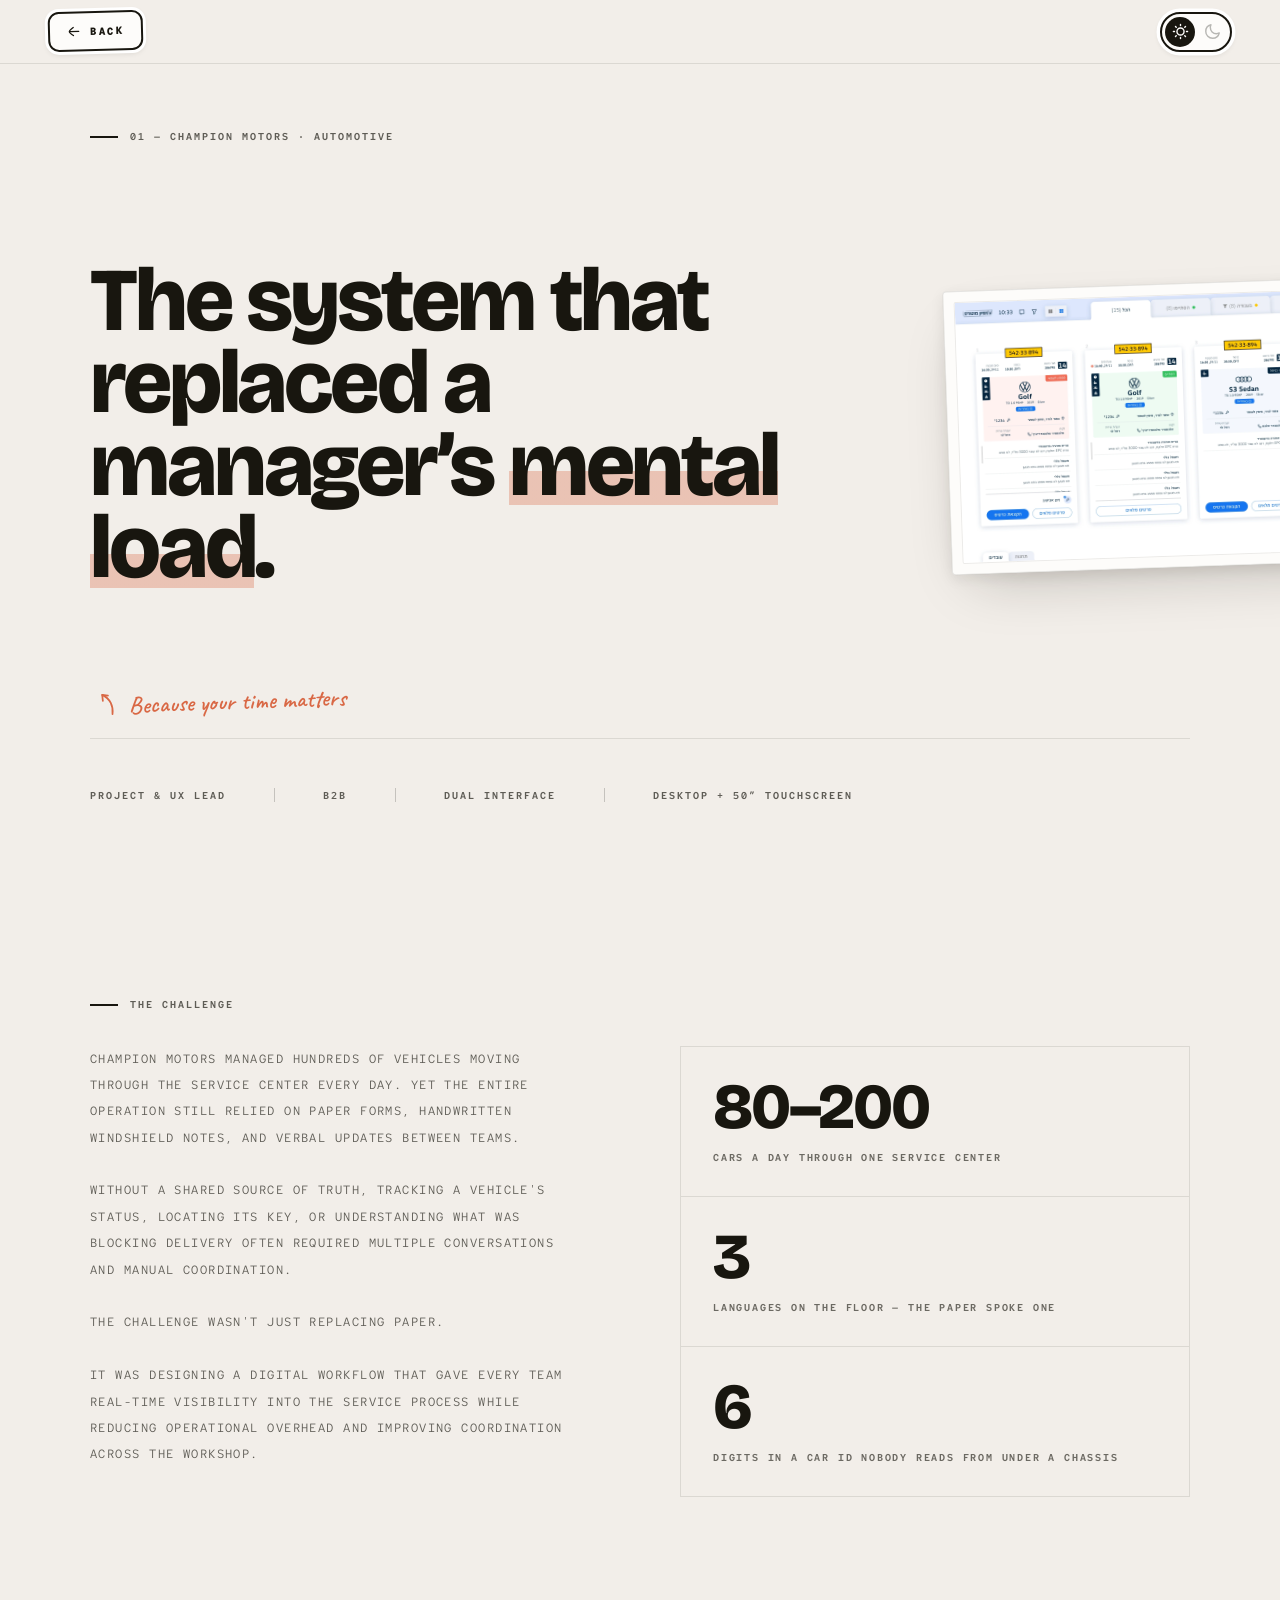
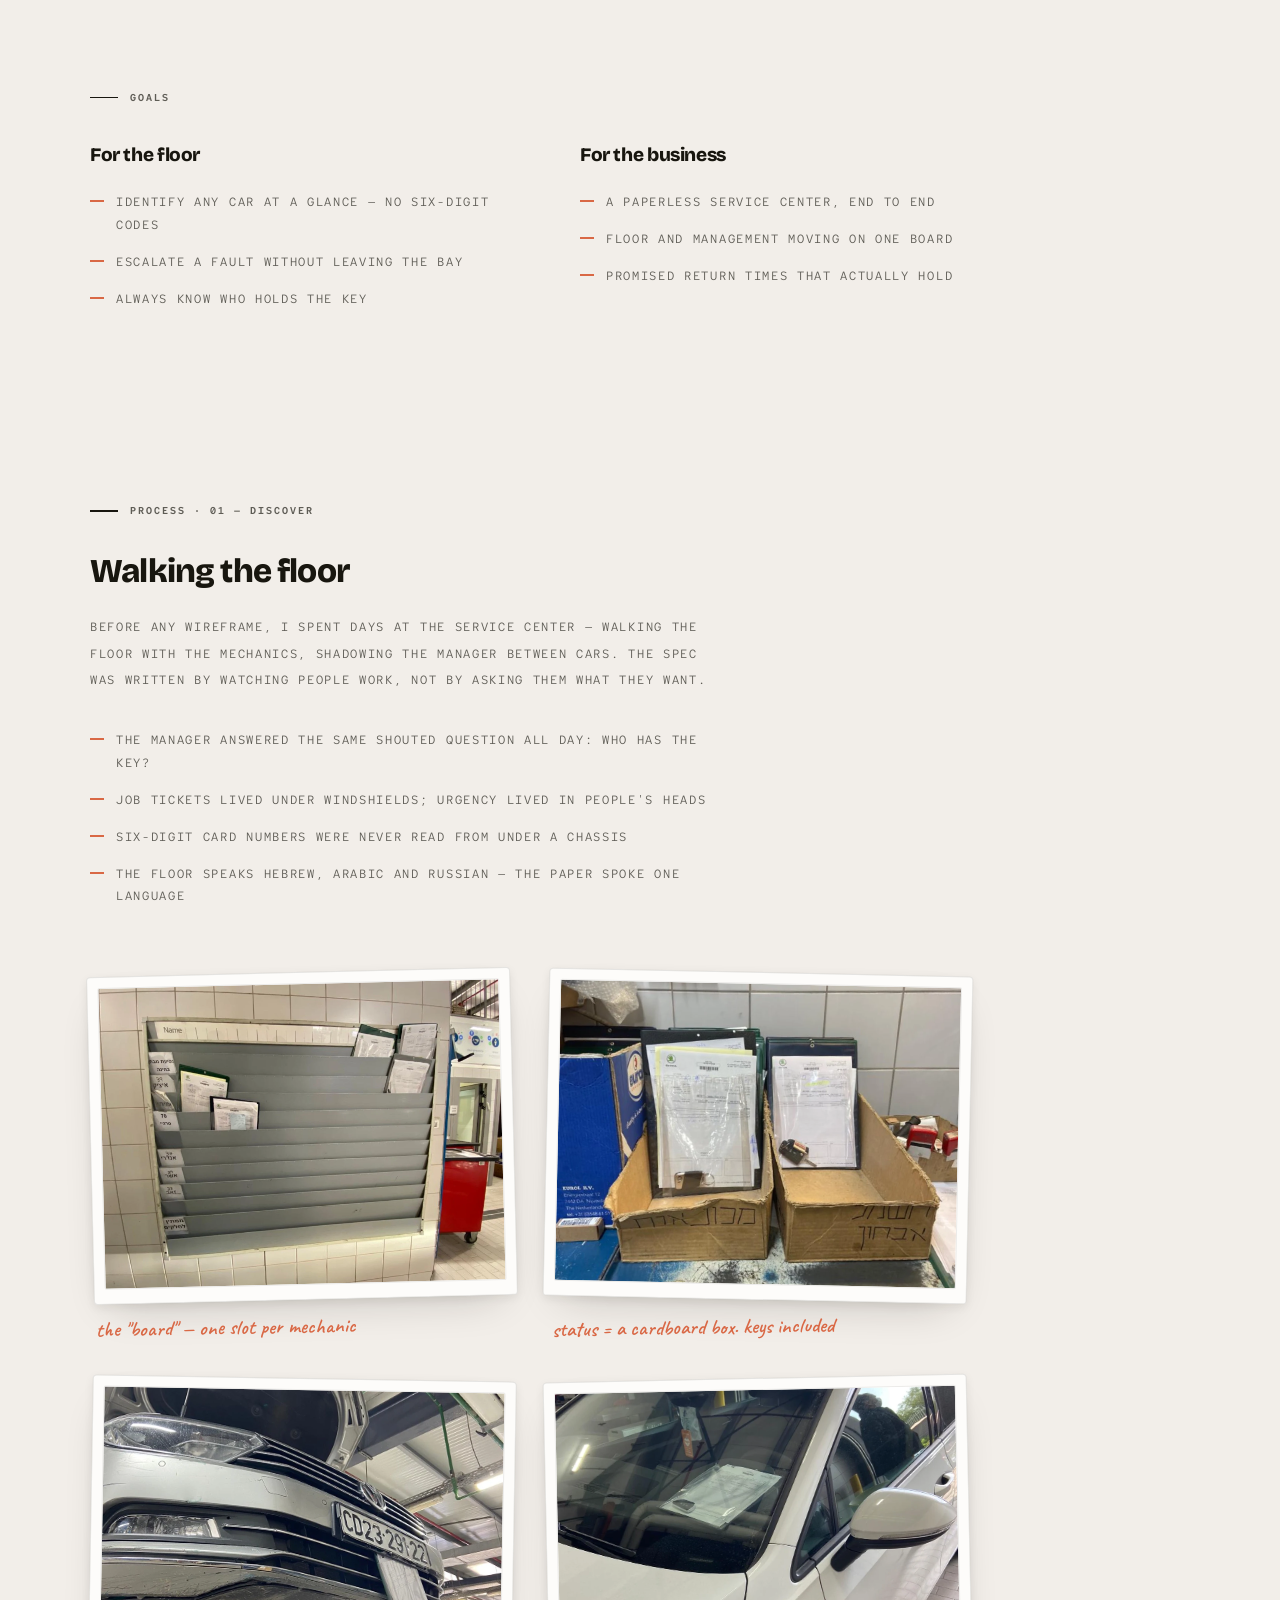
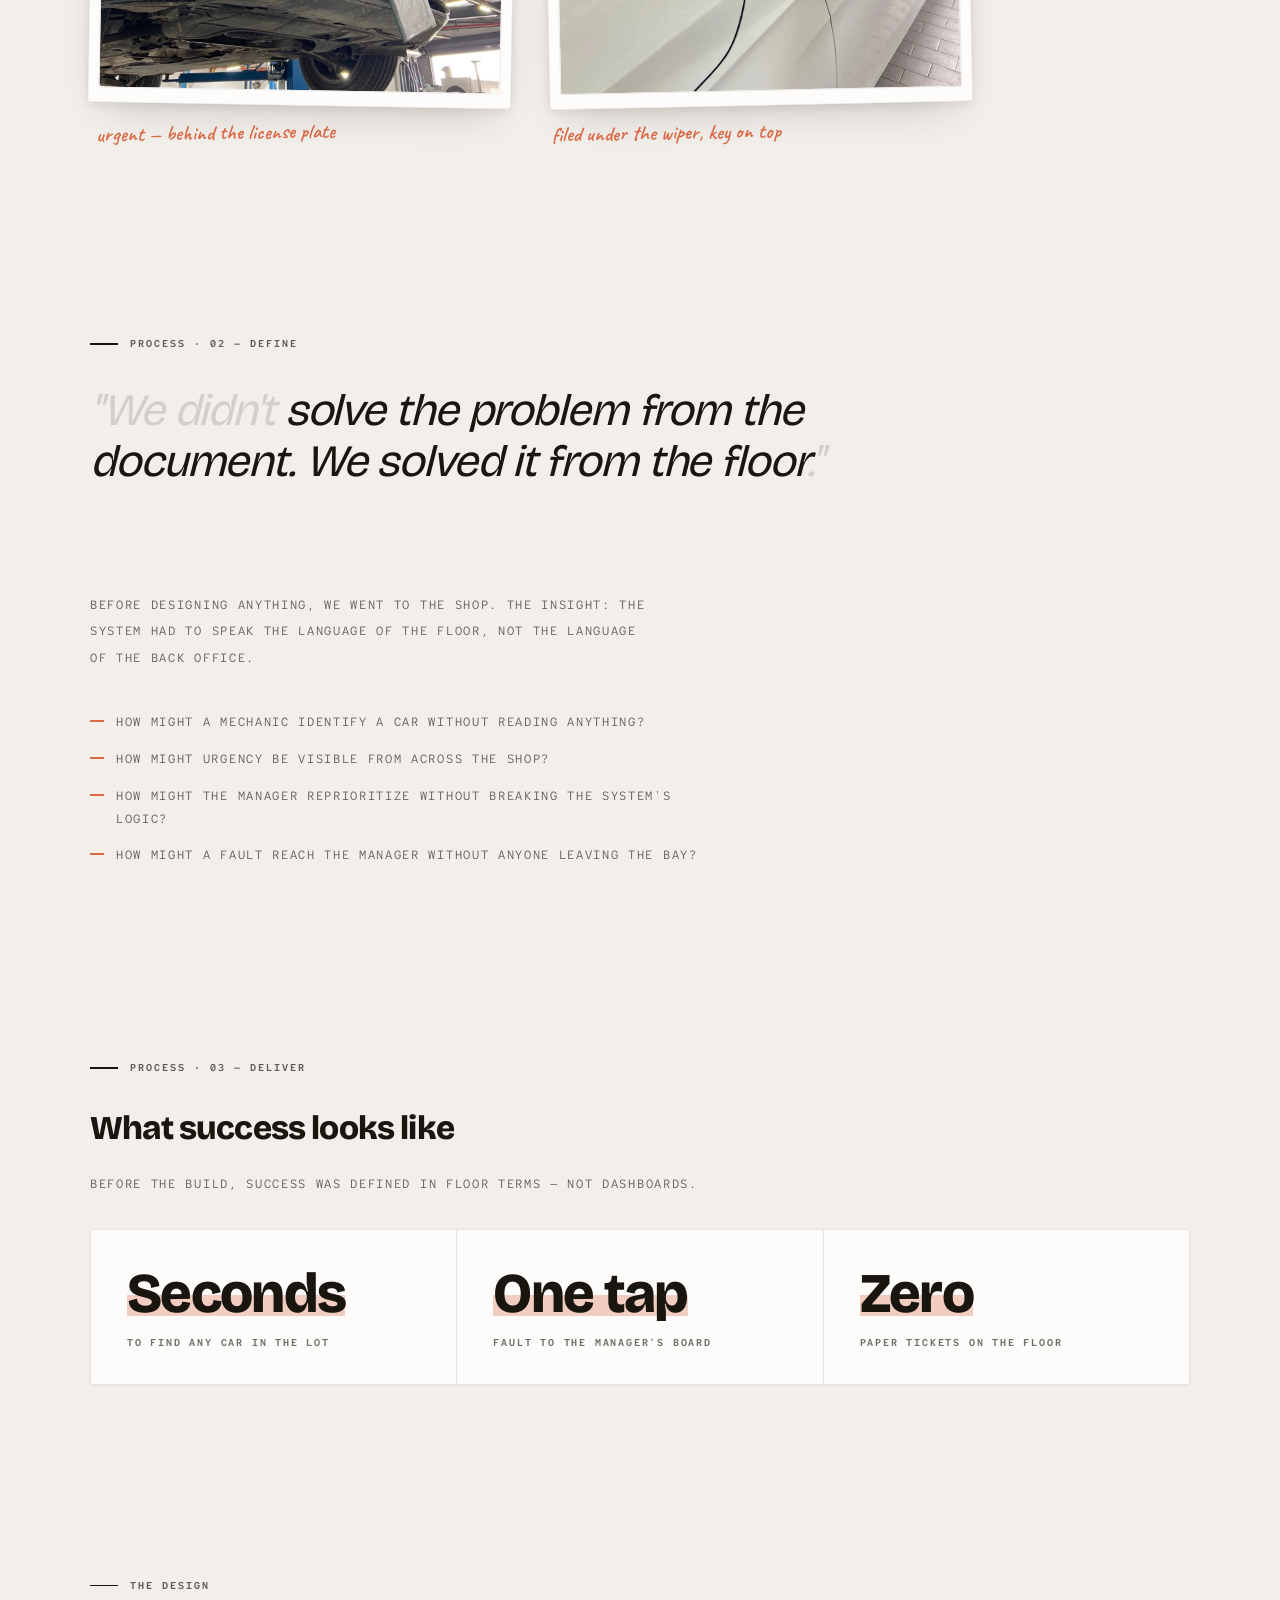
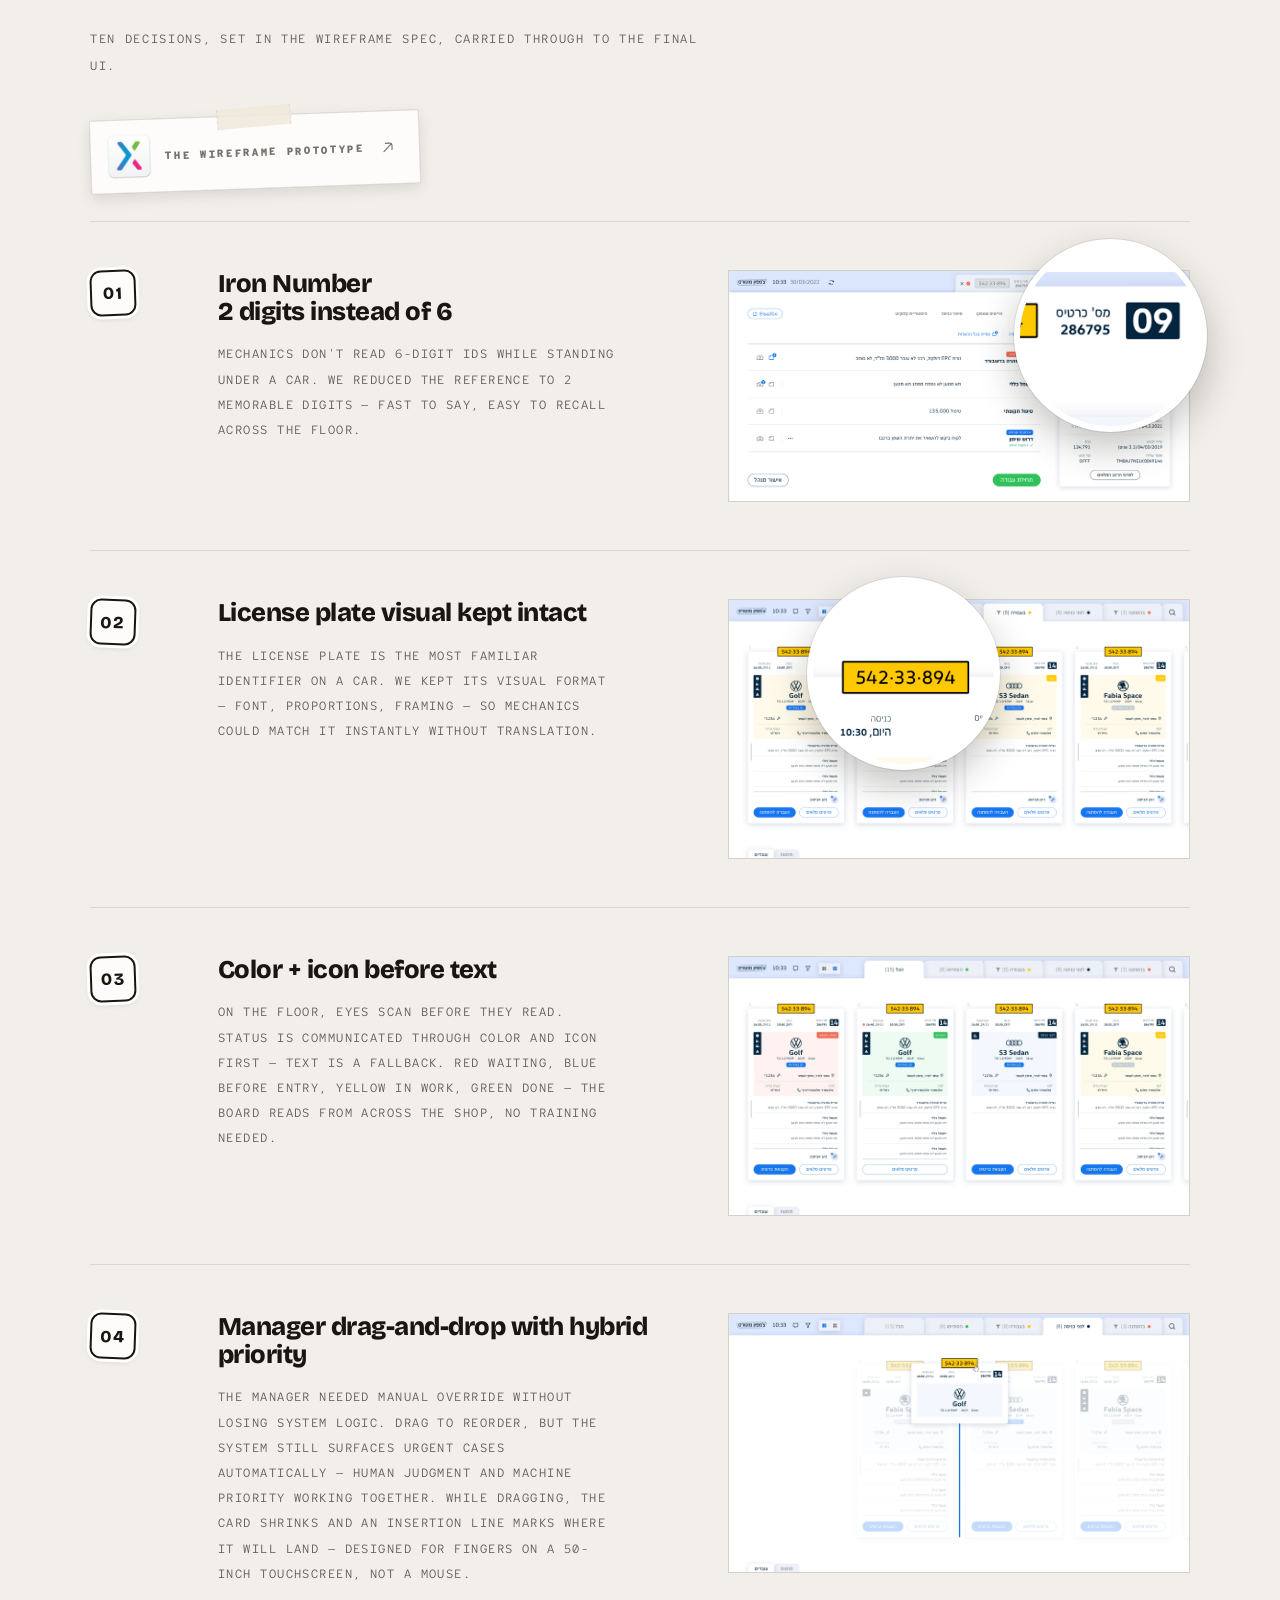
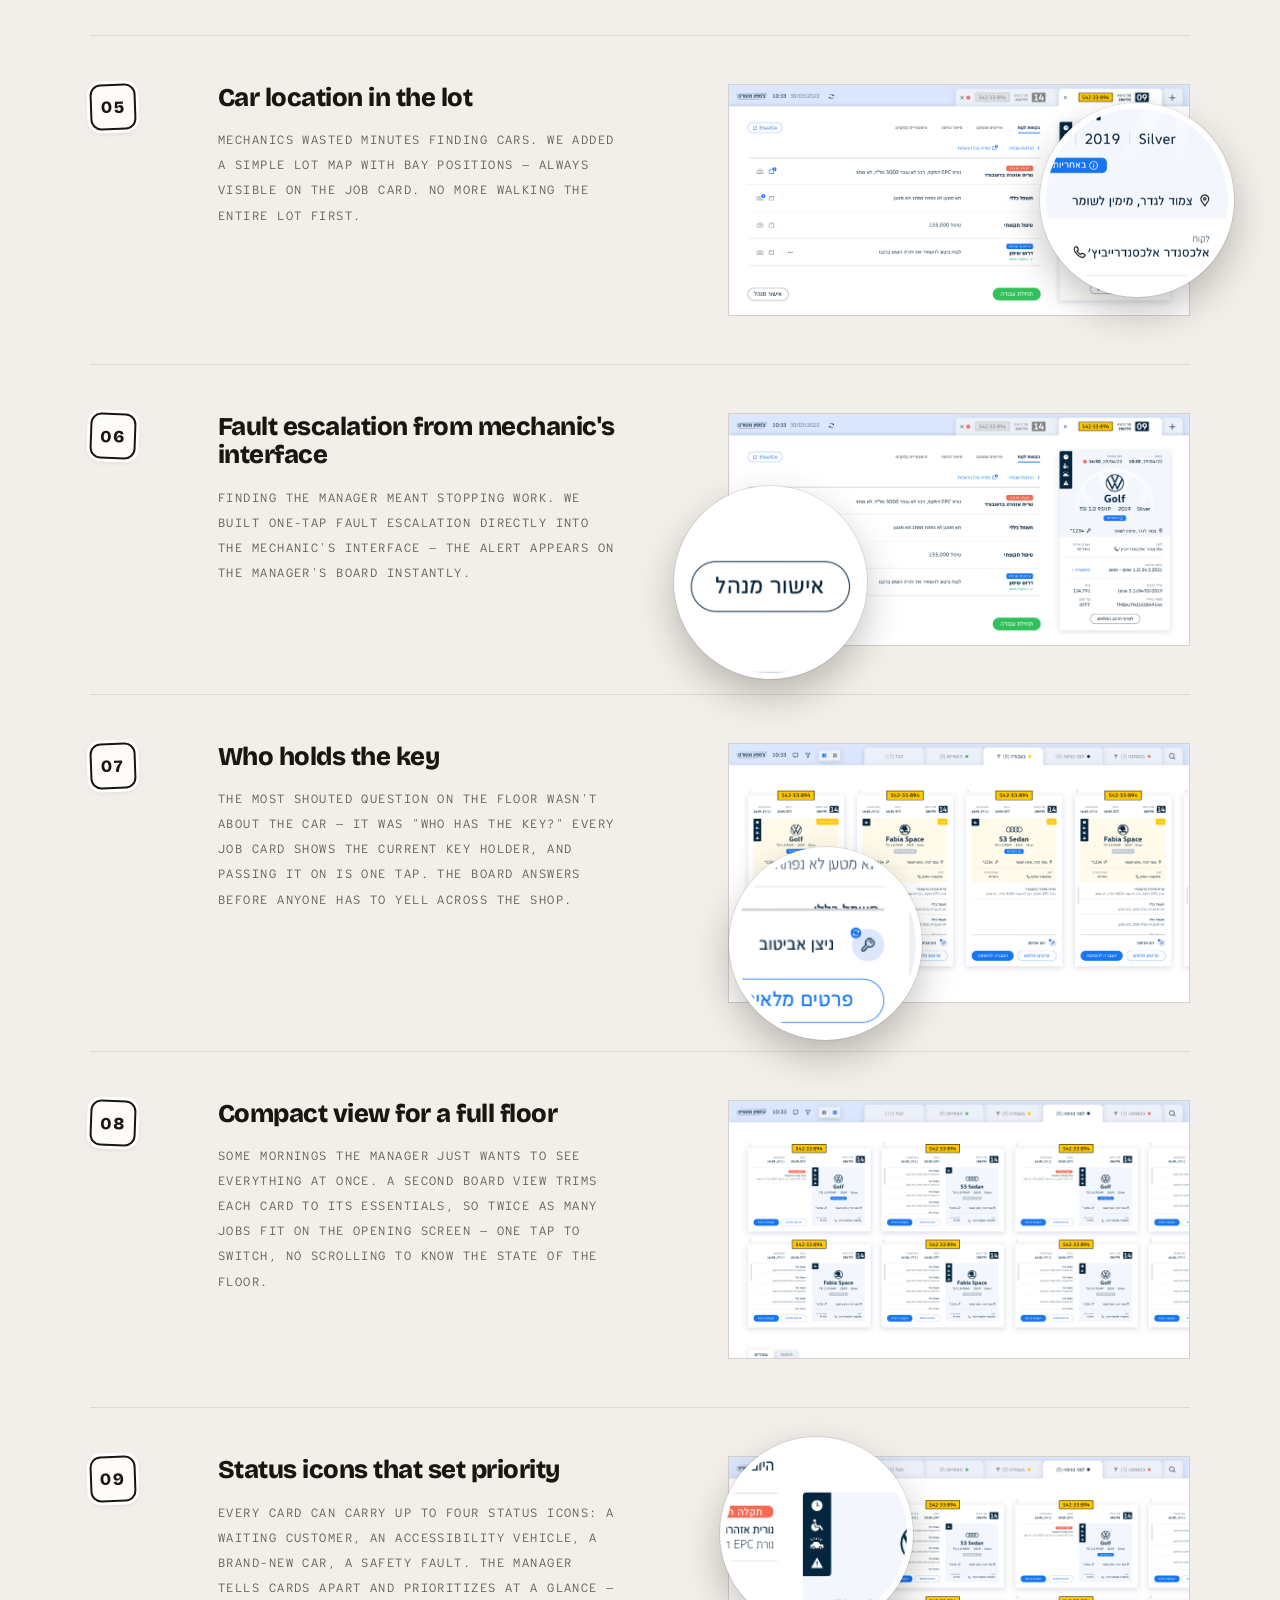
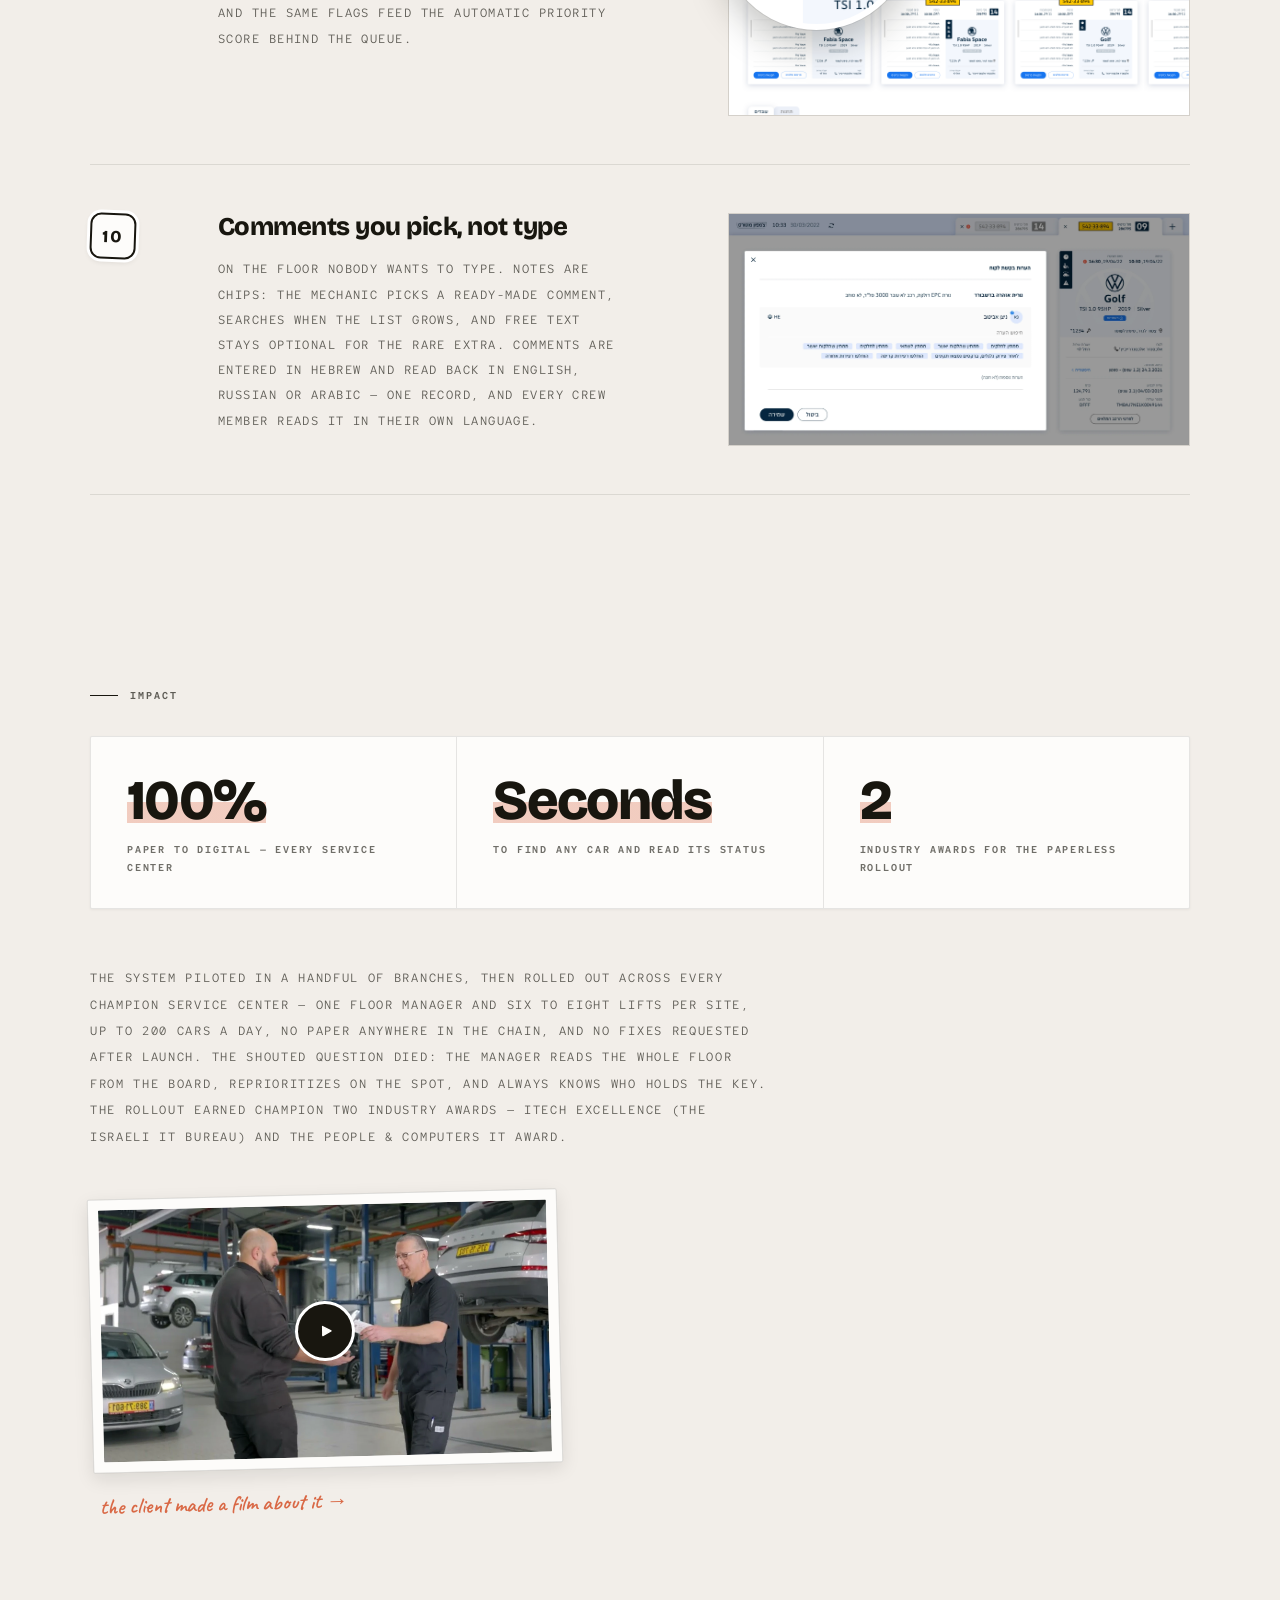
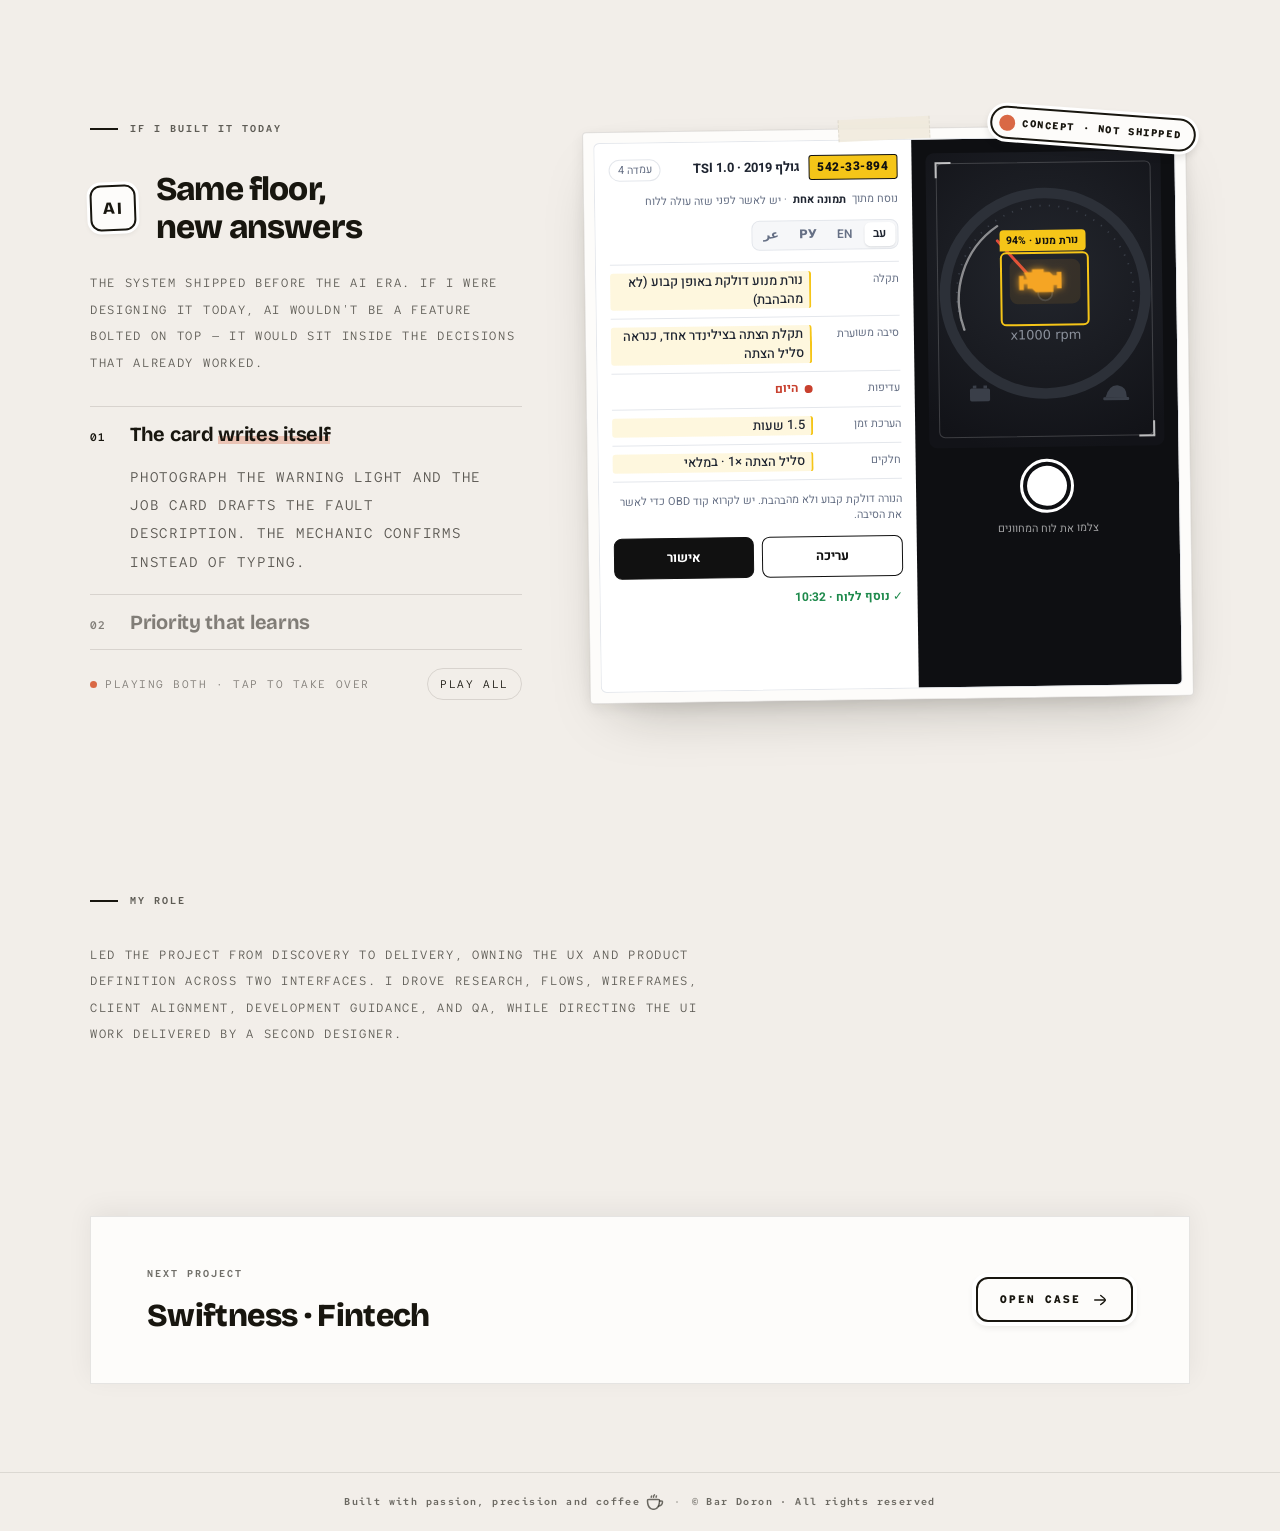
==== commit 24fb627c: "Add Umami dashboard analytics alongside Clarity Co-Authored-By: Claude Opus 5.5 <noreply@anthropic.c" ====
--- a/champion-motors.html
+++ b/champion-motors.html
@@ -1356,6 +1356,7 @@
     .foot-line svg { display: inline-block; vertical-align: -3px; margin-left: 4px; }
   }
 </style>
+<script src="assets/track.js?v=2" async></script>
 </head>
 <body>
 <a class="skip-link" href="#ch-challenge">Skip to content</a>
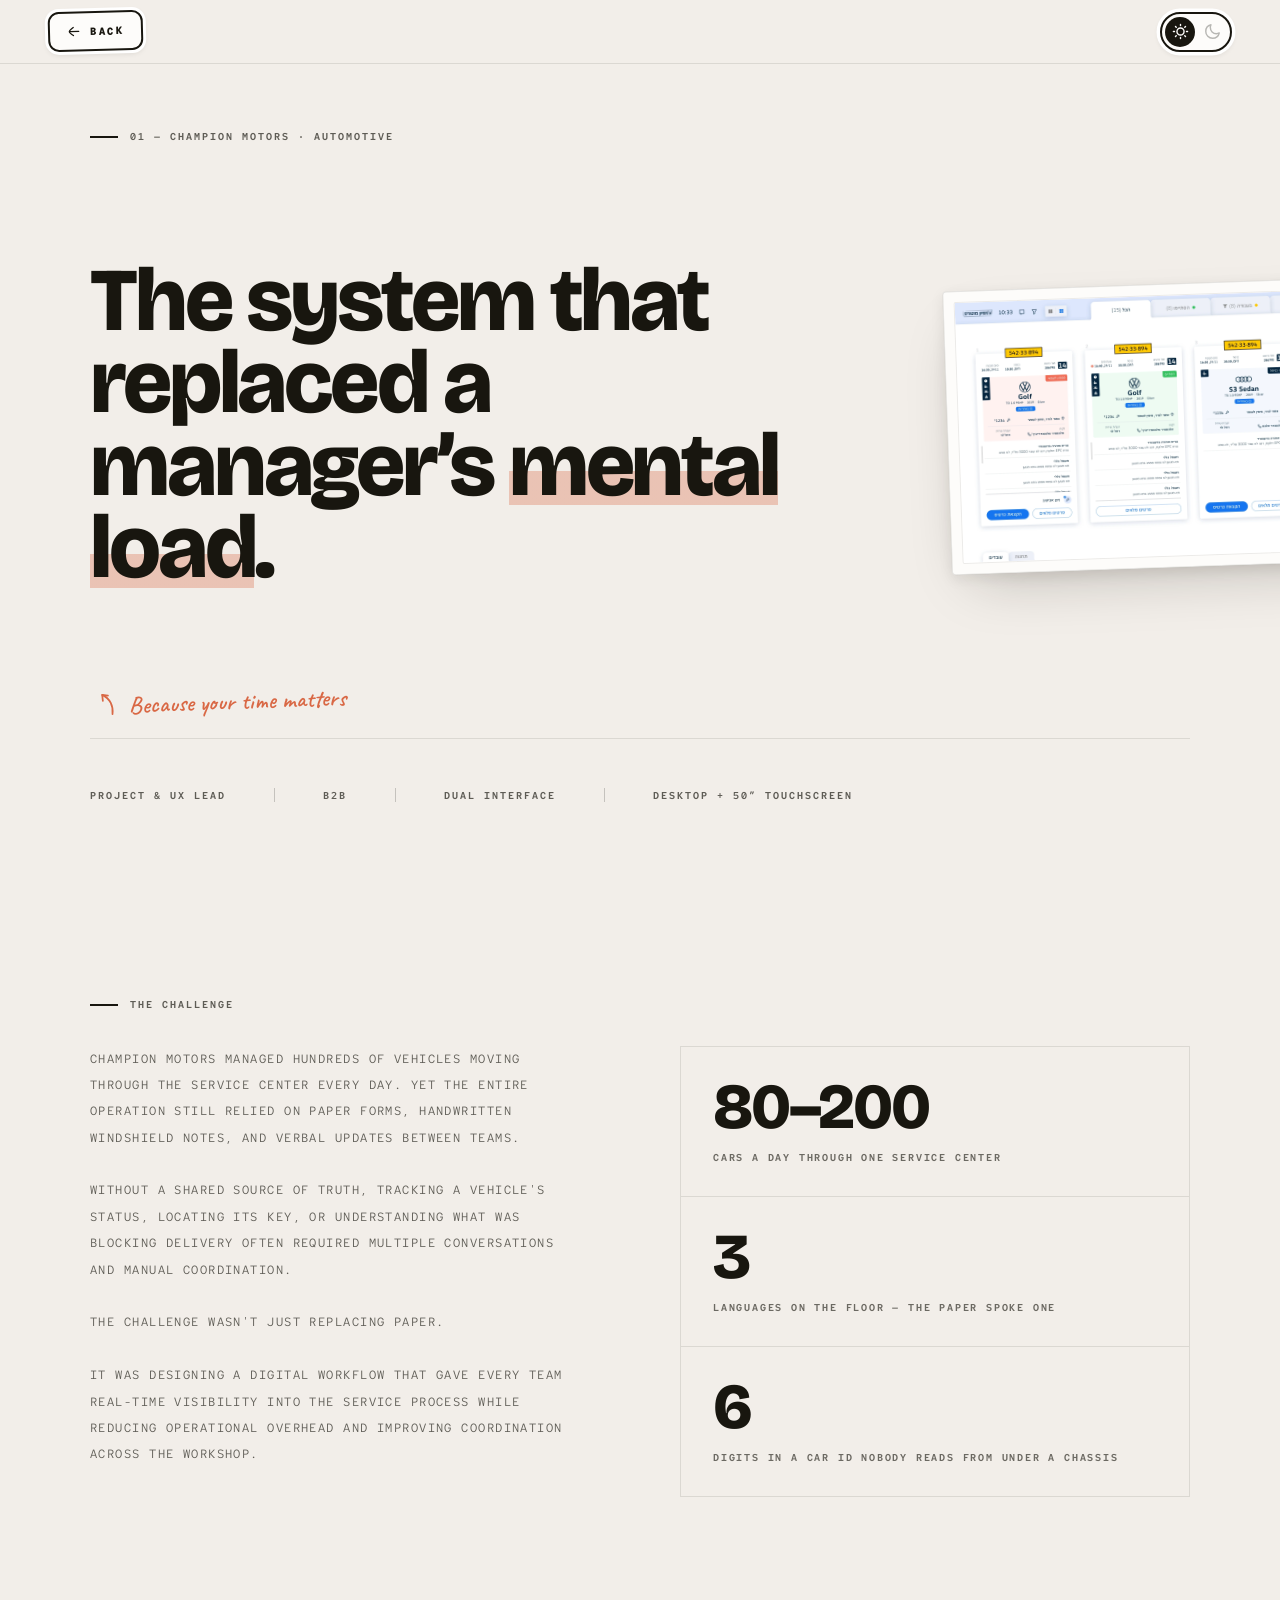
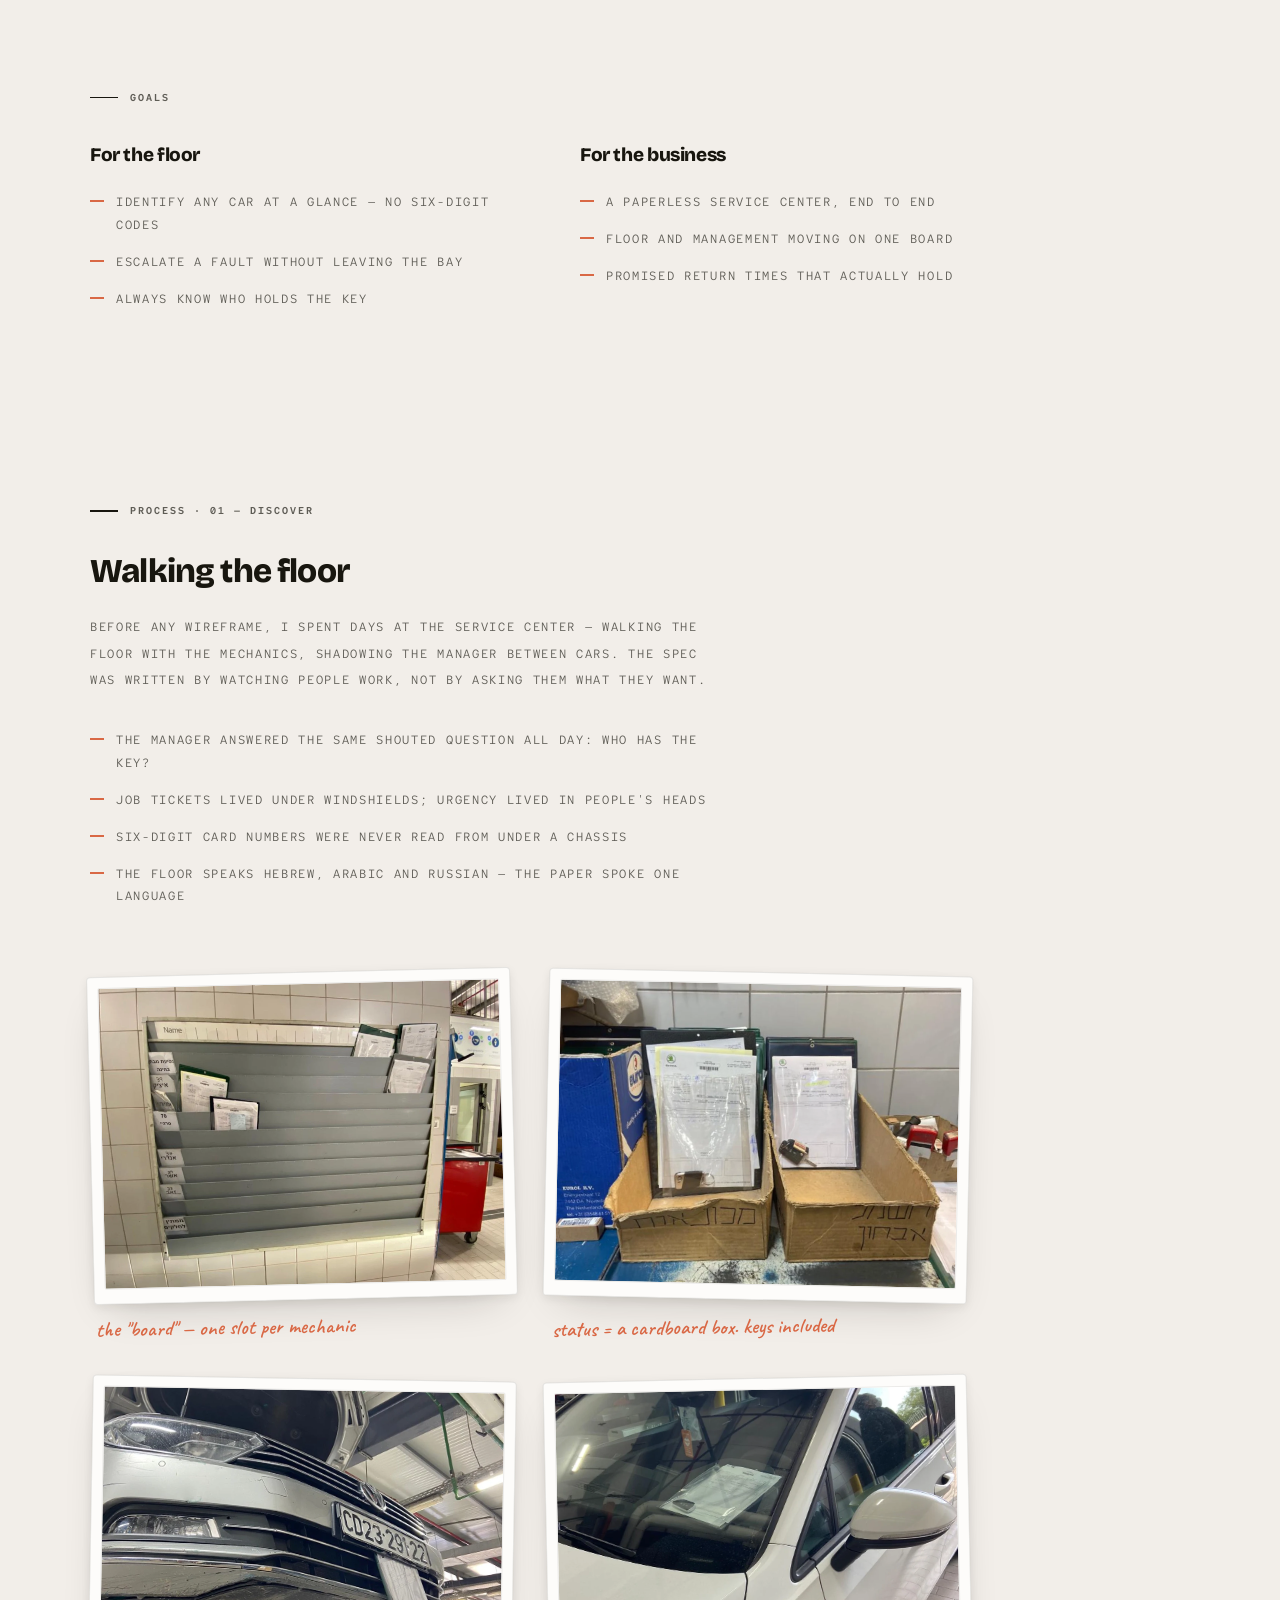
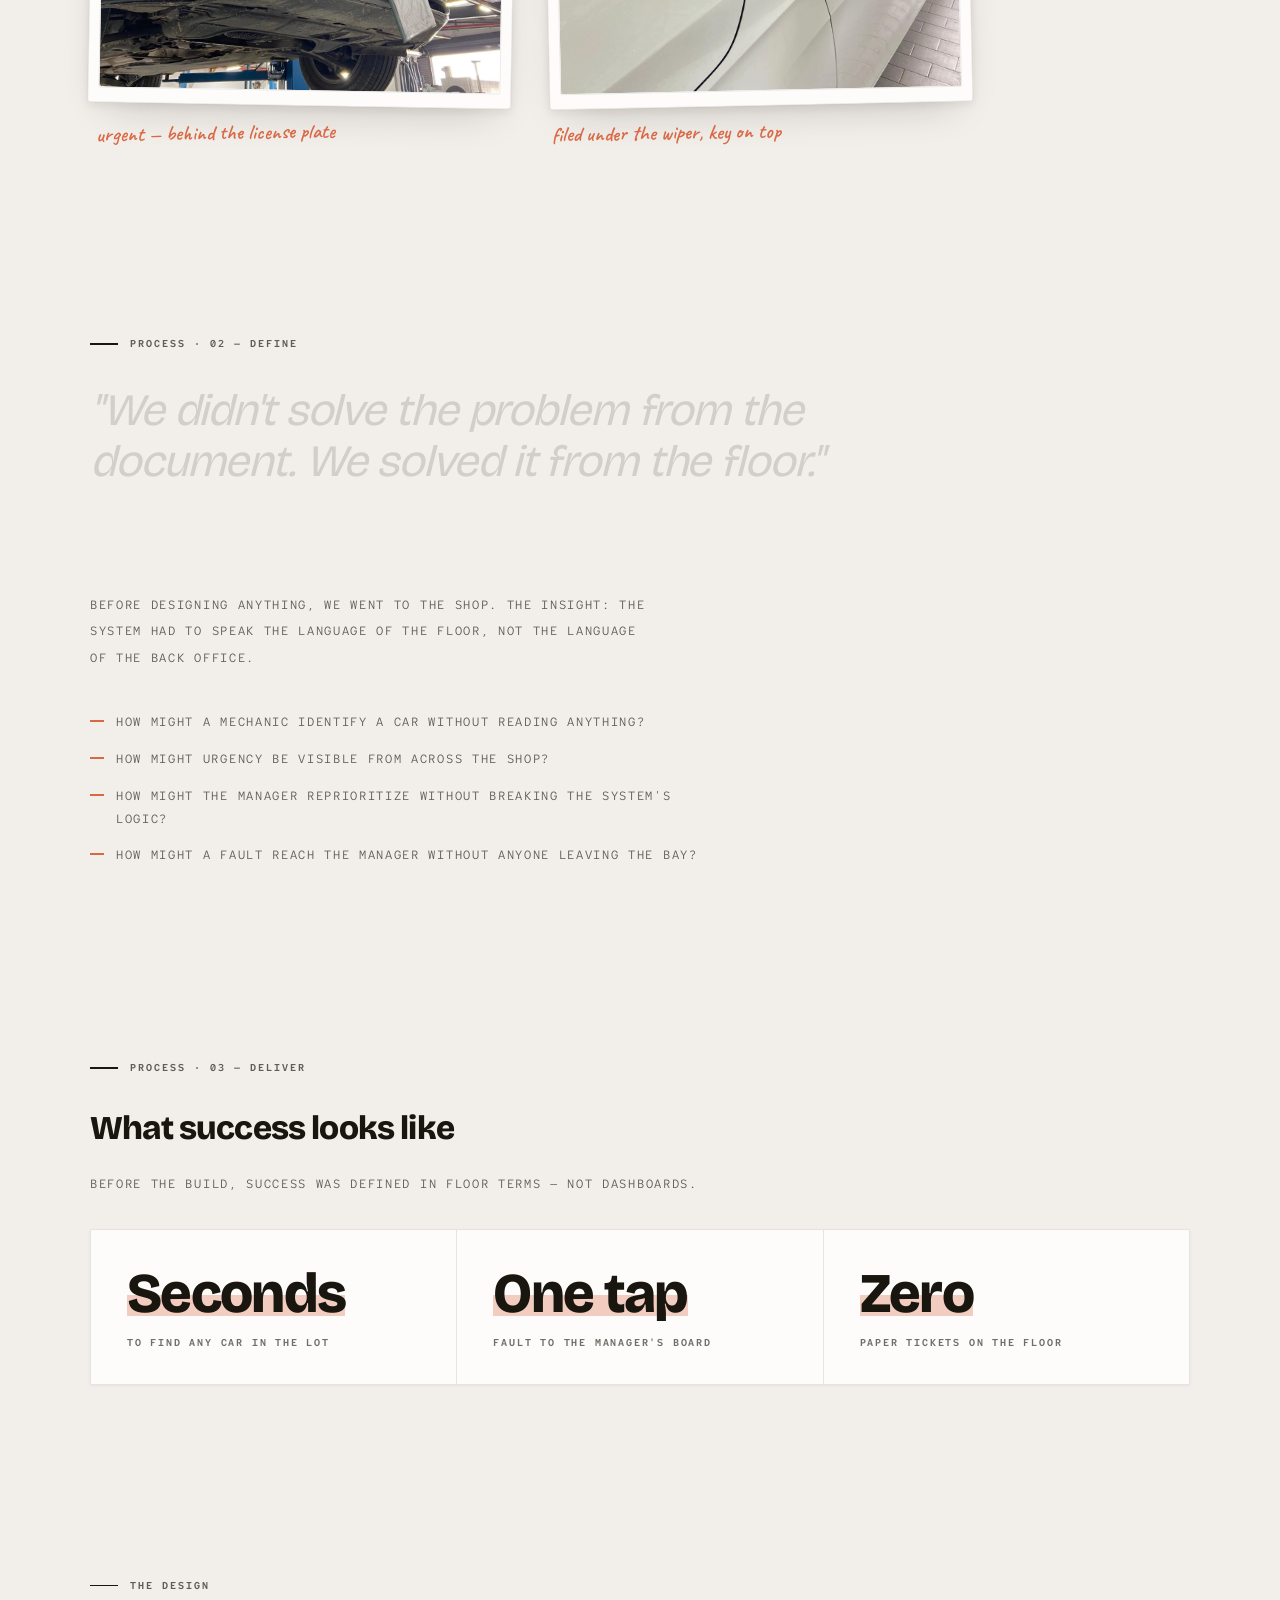
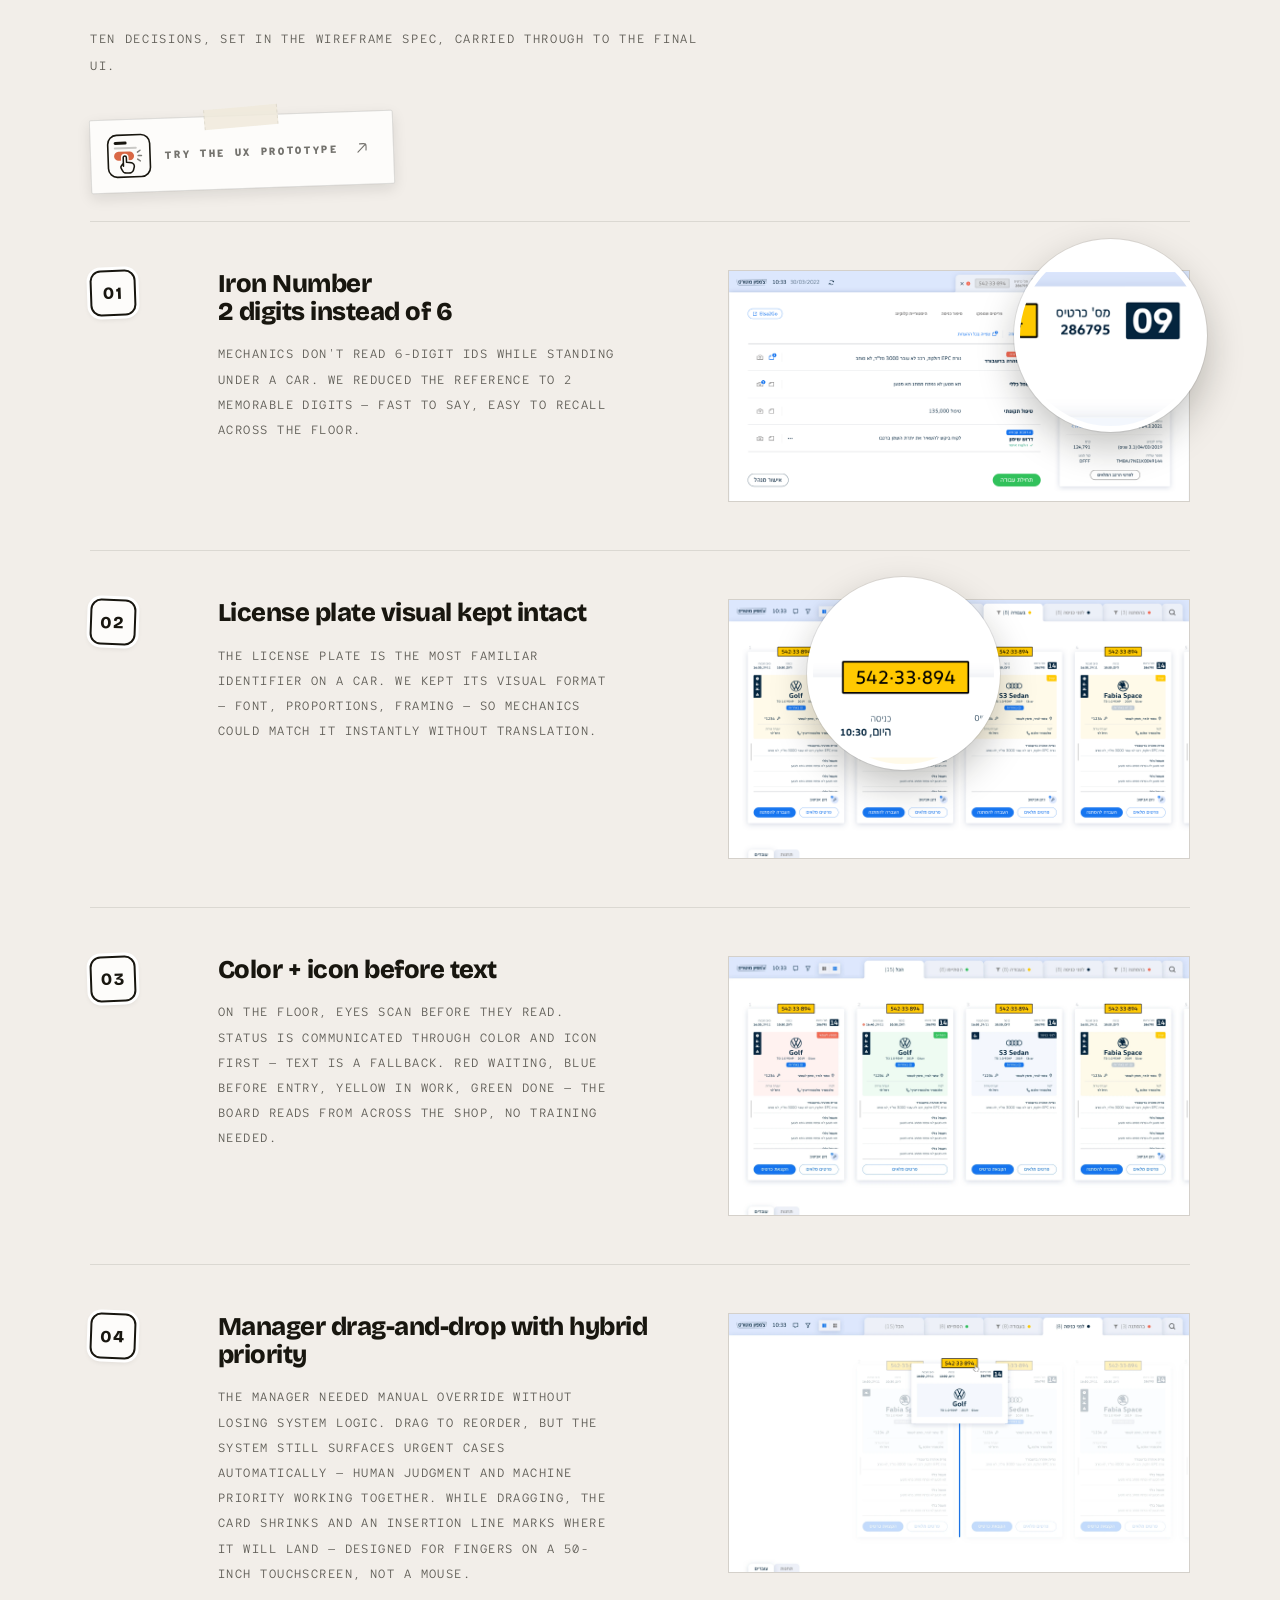
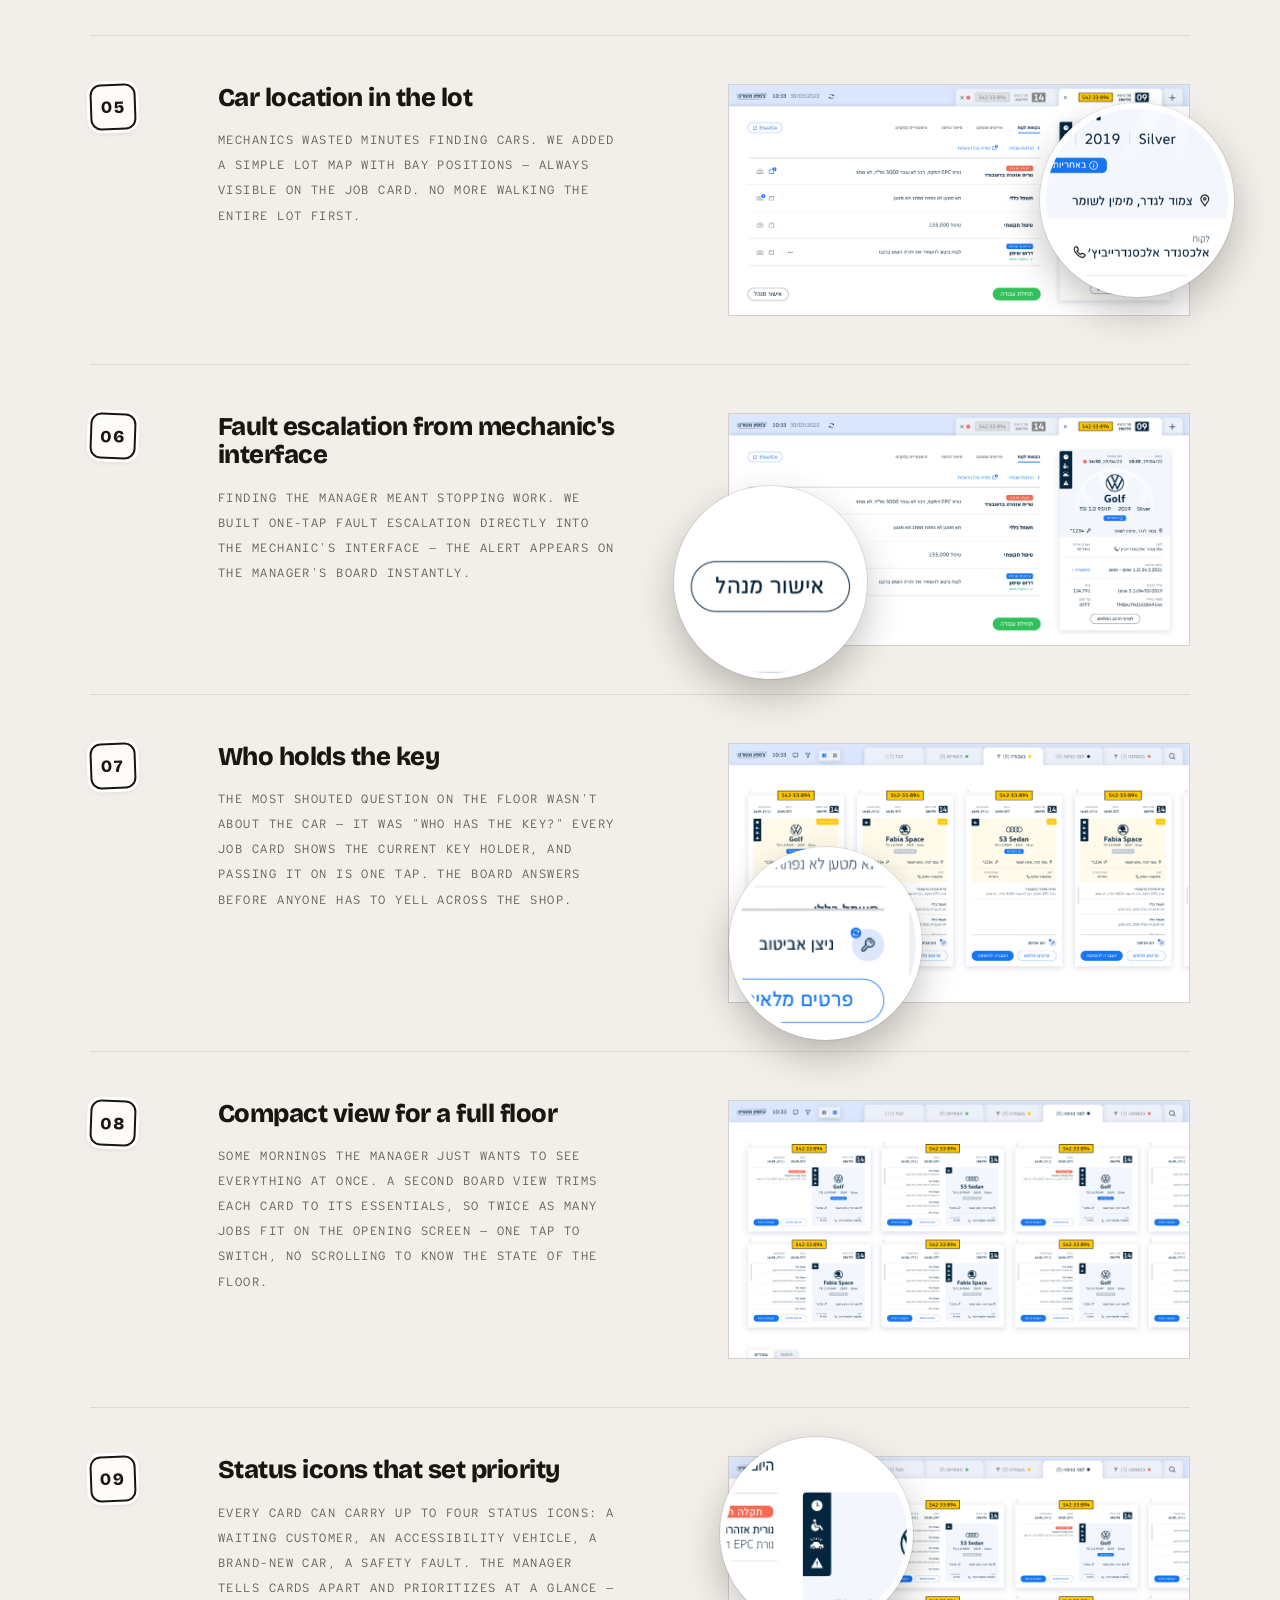
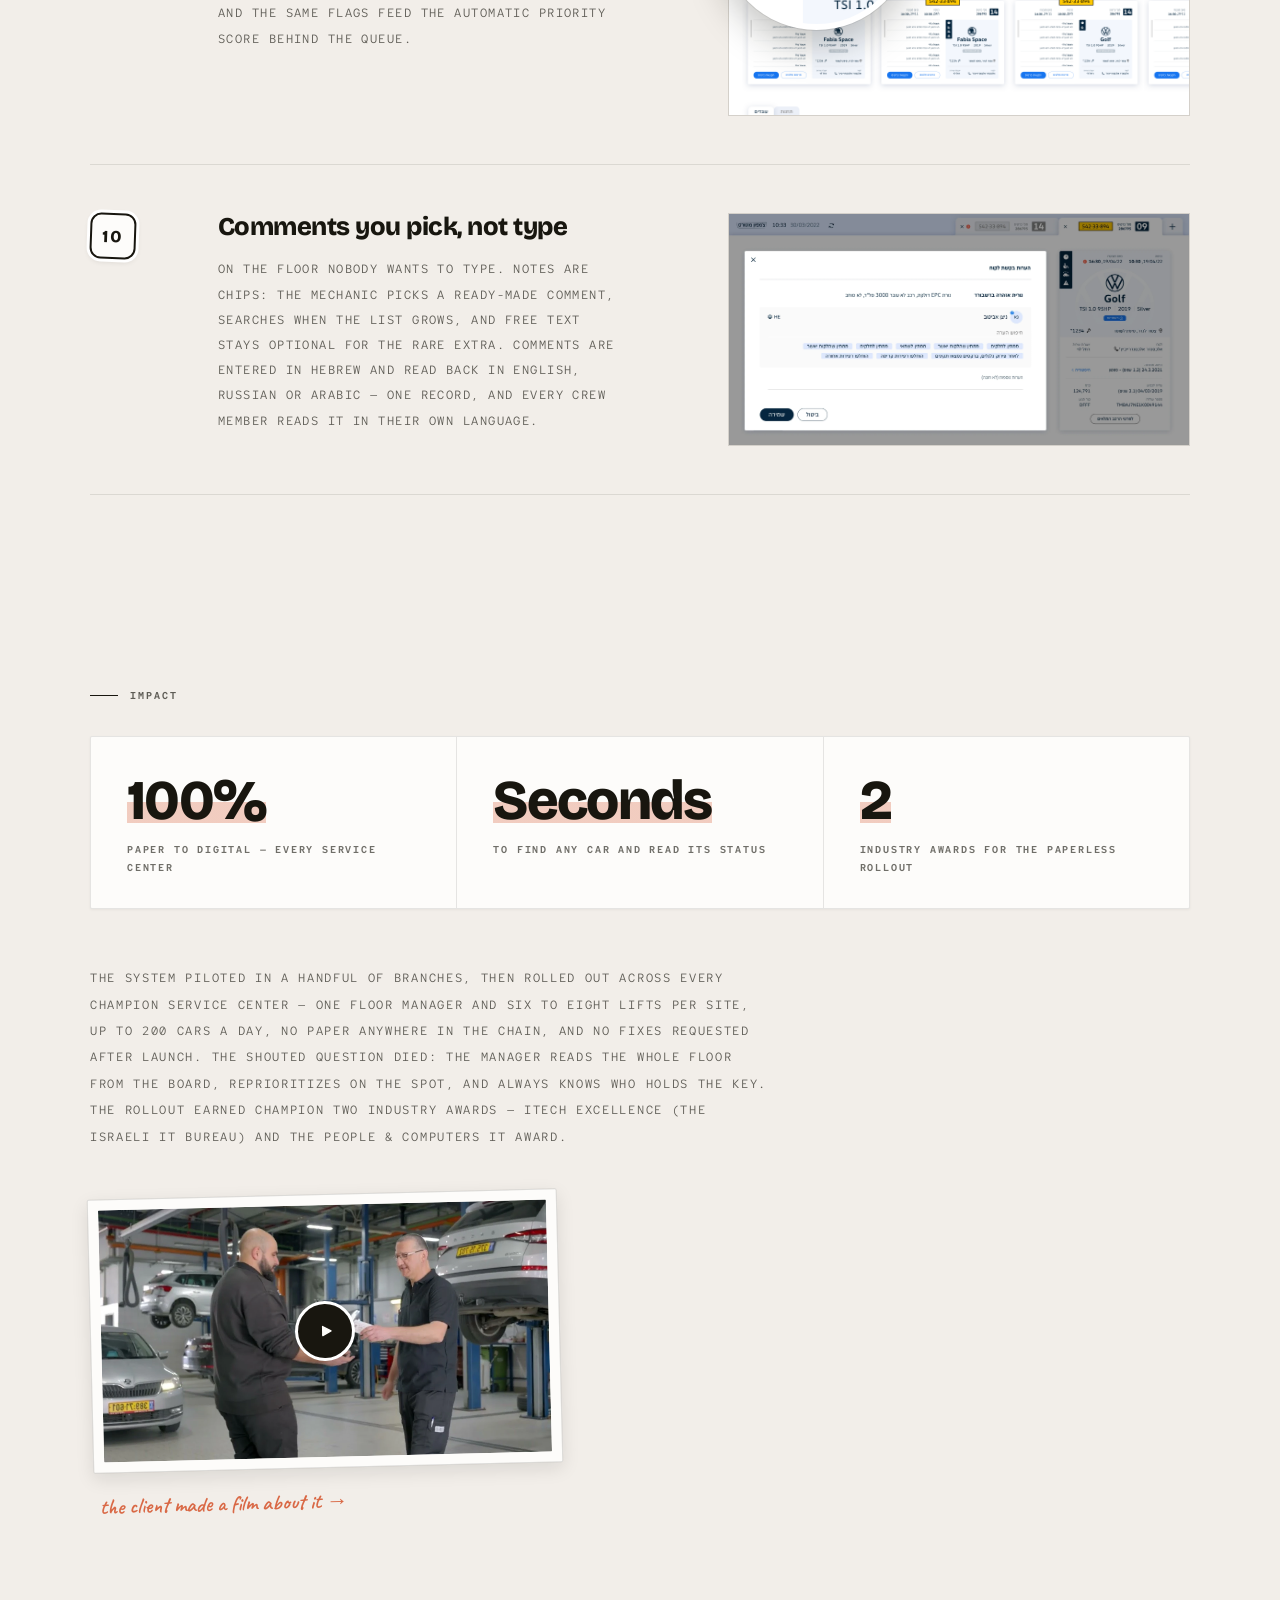
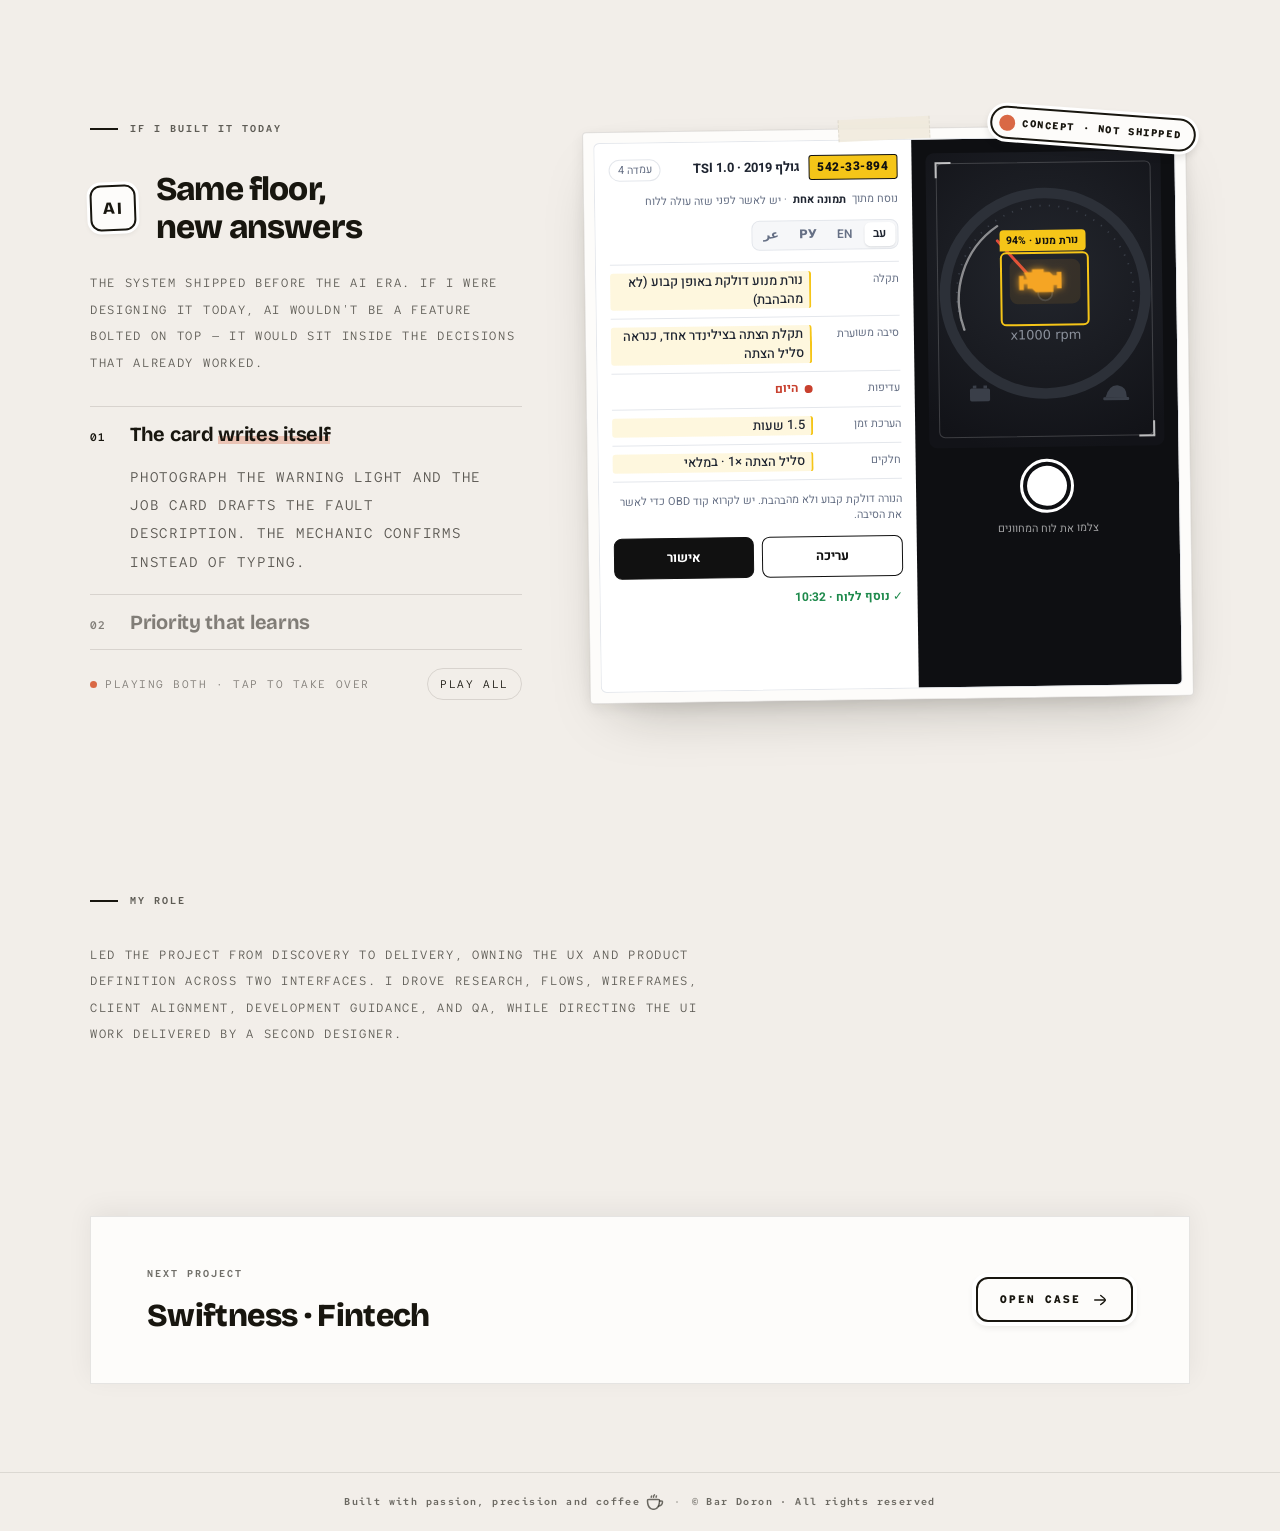
==== commit 07d4731d: "Add Working with AI section, Champion UX prototype page, and tracking v5 - Home: new 05 section with" ====
--- a/champion-motors.html
+++ b/champion-motors.html
@@ -1131,6 +1131,13 @@
       border-right: 1px dashed rgba(24,22,15,.08);
     }
     .clip-logo { width: 44px; height: 44px; display: block; border-radius: 2px; }
+    /* a wireframe screen with the site's sticker hand tapping its button; on hover the hand taps */
+    .clip-logo { overflow: visible; }
+    .clip-hand { transition: transform .3s cubic-bezier(.34,1.56,.64,1); }
+    .clip-burst { opacity: .55; transform-origin: 30px 22px; transition: opacity .2s, transform .3s cubic-bezier(.34,1.56,.64,1); }
+    .blog-clip:hover .clip-hand { transform: translate(-.6px, 1.2px) scale(.97); }
+    .blog-clip:hover .clip-burst { opacity: 1; transform: scale(1.18); }
+    @media (prefers-reduced-motion: reduce) { .clip-hand, .clip-burst { transition: none; } }
     .clip-line {
       font-family: var(--fm); font-size: 10.5px; font-weight: 700;
       letter-spacing: .16em; text-transform: uppercase;
@@ -1356,7 +1363,7 @@
     .foot-line svg { display: inline-block; vertical-align: -3px; margin-left: 4px; }
   }
 </style>
-<script src="assets/track.js?v=2" async></script>
+<script src="assets/track.js?v=5" async></script>
 </head>
 <body>
 <a class="skip-link" href="#ch-challenge">Skip to content</a>
@@ -1621,9 +1628,9 @@
     <span class="eyebrow-text">The Design</span>
   </div>
   <p class="phase-body">Ten decisions, set in the wireframe spec, carried through to the final UI.</p>
-  <a class="blog-clip" href="https://nvrwq3.axshare.com/#id=b6vruj&amp;p=start_1&amp;sc=2&amp;dp=0&amp;fn=0" target="_blank" rel="noopener noreferrer">
-    <img loading="lazy" class="clip-logo" src="assets/champion/axure-icon.png" alt="Axure" />
-    <span class="clip-line">The wireframe prototype</span>
+  <a class="blog-clip" href="champion-prototype.html" target="_blank" rel="noopener">
+    <svg class="clip-logo" viewBox="0 0 44 44" aria-hidden="true"><rect x="1" y="1" width="42" height="42" rx="9" fill="#FDFCFA" stroke="#18160F" stroke-width="1.6"/><rect x="7" y="7.5" width="13" height="3" rx="1.5" fill="#18160F"/><rect x="7" y="13" width="23" height="2" rx="1" fill="#18160F" opacity=".22"/><rect x="7" y="17.5" width="20" height="9" rx="4.5" fill="#D96845"/><g class="clip-burst" stroke="#18160F" stroke-width="1.5" stroke-linecap="round"><path d="M30.5 18.5l2.6-1.8M31.2 22h3.2M30.5 25.5l2.6 1.8"/></g><g class="clip-hand"><g transform="translate(9.4 19.6) scale(.9)"><g transform="rotate(-90 12 12)"><path d="M10 7.41601L13.5 7.41601M13.5 7.41601L19.75 7.41601C20.7165 7.41601 21.5 8.19951 21.5 9.16601C21.5 10.1325 20.7165 10.916 19.75 10.916L14.5 10.916L14.0224 13.993C13.7331 15.9216 13.5885 16.886 13.1816 17.5652C12.5094 18.6872 11.5 19.5 10.0264 19.5C9 19.5 8.3114 19.2463 6.46127 18.6296C5.28733 18.2383 4.70036 18.0426 4.23571 17.7236C3.47073 17.1983 2.91219 16.4233 2.65576 15.5315C2.5 14.9898 2.5 14.3711 2.5 13.1336L2.5 11.7287C2.5 9.94422 2.5 9.05198 2.83495 8.28584C2.98627 7.9397 3.18587 7.61674 3.42779 7.32659C3.96326 6.68438 4.7613 6.28535 6.35738 5.48731C7.65171 4.84015 8.29887 4.51657 8.96984 4.50082C9.27244 4.49372 9.57436 4.53246 9.86537 4.61571C10.5106 4.80031 11.0552 5.27678 12.1442 6.2297L13.5 7.41601Z" fill="#FDFCFA" stroke="#FDFCFA" stroke-width="5" stroke-linejoin="round" stroke-linecap="round"/><path d="M10 7.41601L13.5 7.41601M13.5 7.41601L19.75 7.41601C20.7165 7.41601 21.5 8.19951 21.5 9.16601C21.5 10.1325 20.7165 10.916 19.75 10.916L14.5 10.916L14.0224 13.993C13.7331 15.9216 13.5885 16.886 13.1816 17.5652C12.5094 18.6872 11.5 19.5 10.0264 19.5C9 19.5 8.3114 19.2463 6.46127 18.6296C5.28733 18.2383 4.70036 18.0426 4.23571 17.7236C3.47073 17.1983 2.91219 16.4233 2.65576 15.5315C2.5 14.9898 2.5 14.3711 2.5 13.1336L2.5 11.7287C2.5 9.94422 2.5 9.05198 2.83495 8.28584C2.98627 7.9397 3.18587 7.61674 3.42779 7.32659C3.96326 6.68438 4.7613 6.28535 6.35738 5.48731C7.65171 4.84015 8.29887 4.51657 8.96984 4.50082C9.27244 4.49372 9.57436 4.53246 9.86537 4.61571C10.5106 4.80031 11.0552 5.27678 12.1442 6.2297L13.5 7.41601Z" fill="#FDFCFA" stroke="#18160F" stroke-width="1.7" stroke-linejoin="round" stroke-linecap="round"/></g></g></g></svg>
+    <span class="clip-line">Try the UX prototype</span>
     <svg class="clip-arrow" viewBox="0 0 24 24" fill="none" xmlns="http://www.w3.org/2000/svg" aria-hidden="true"><path d="M9 6.65032C9 6.65032 15.9383 6.10759 16.9154 7.08463C17.8924 8.06167 17.3496 15 17.3496 15M16.5 7.5L6.5 17.5" stroke="currentColor" stroke-linecap="round" stroke-linejoin="round" stroke-width="1.5"/></svg>
   </a>
   <div class="decisions-list">
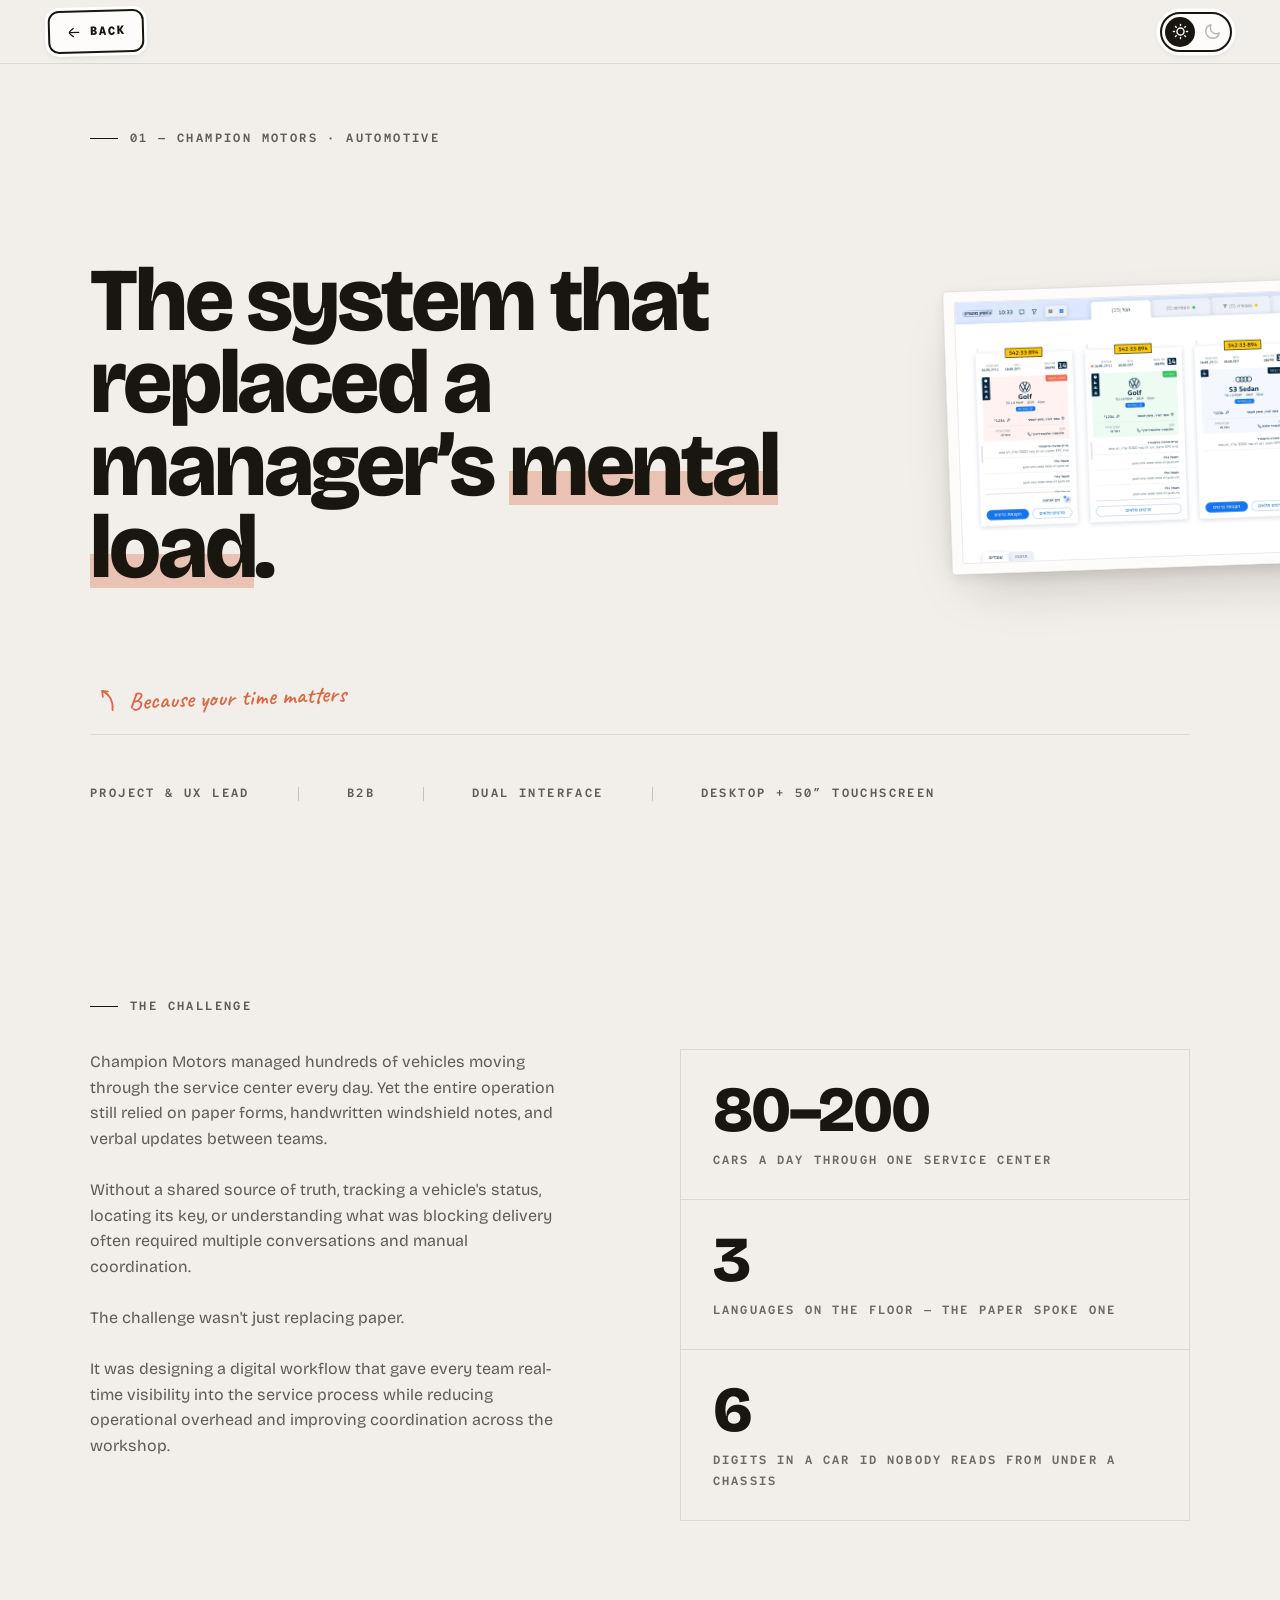
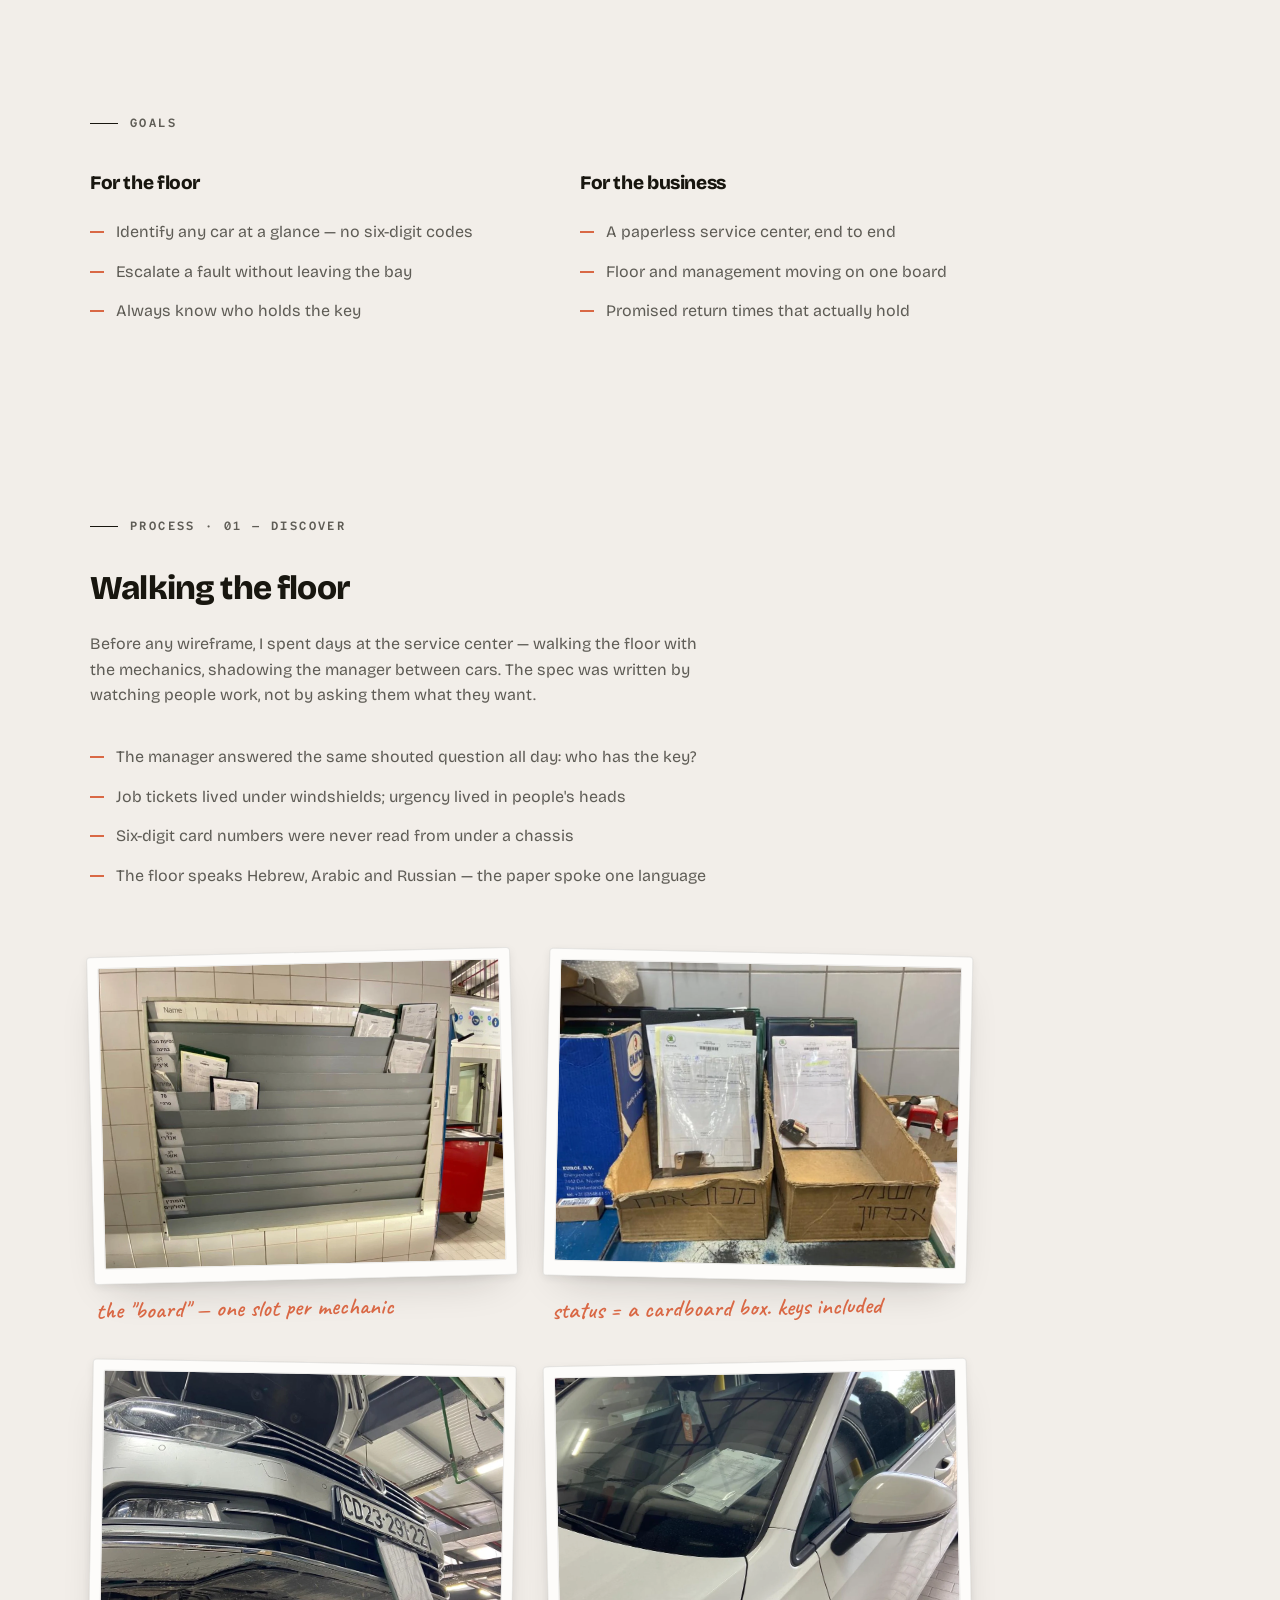
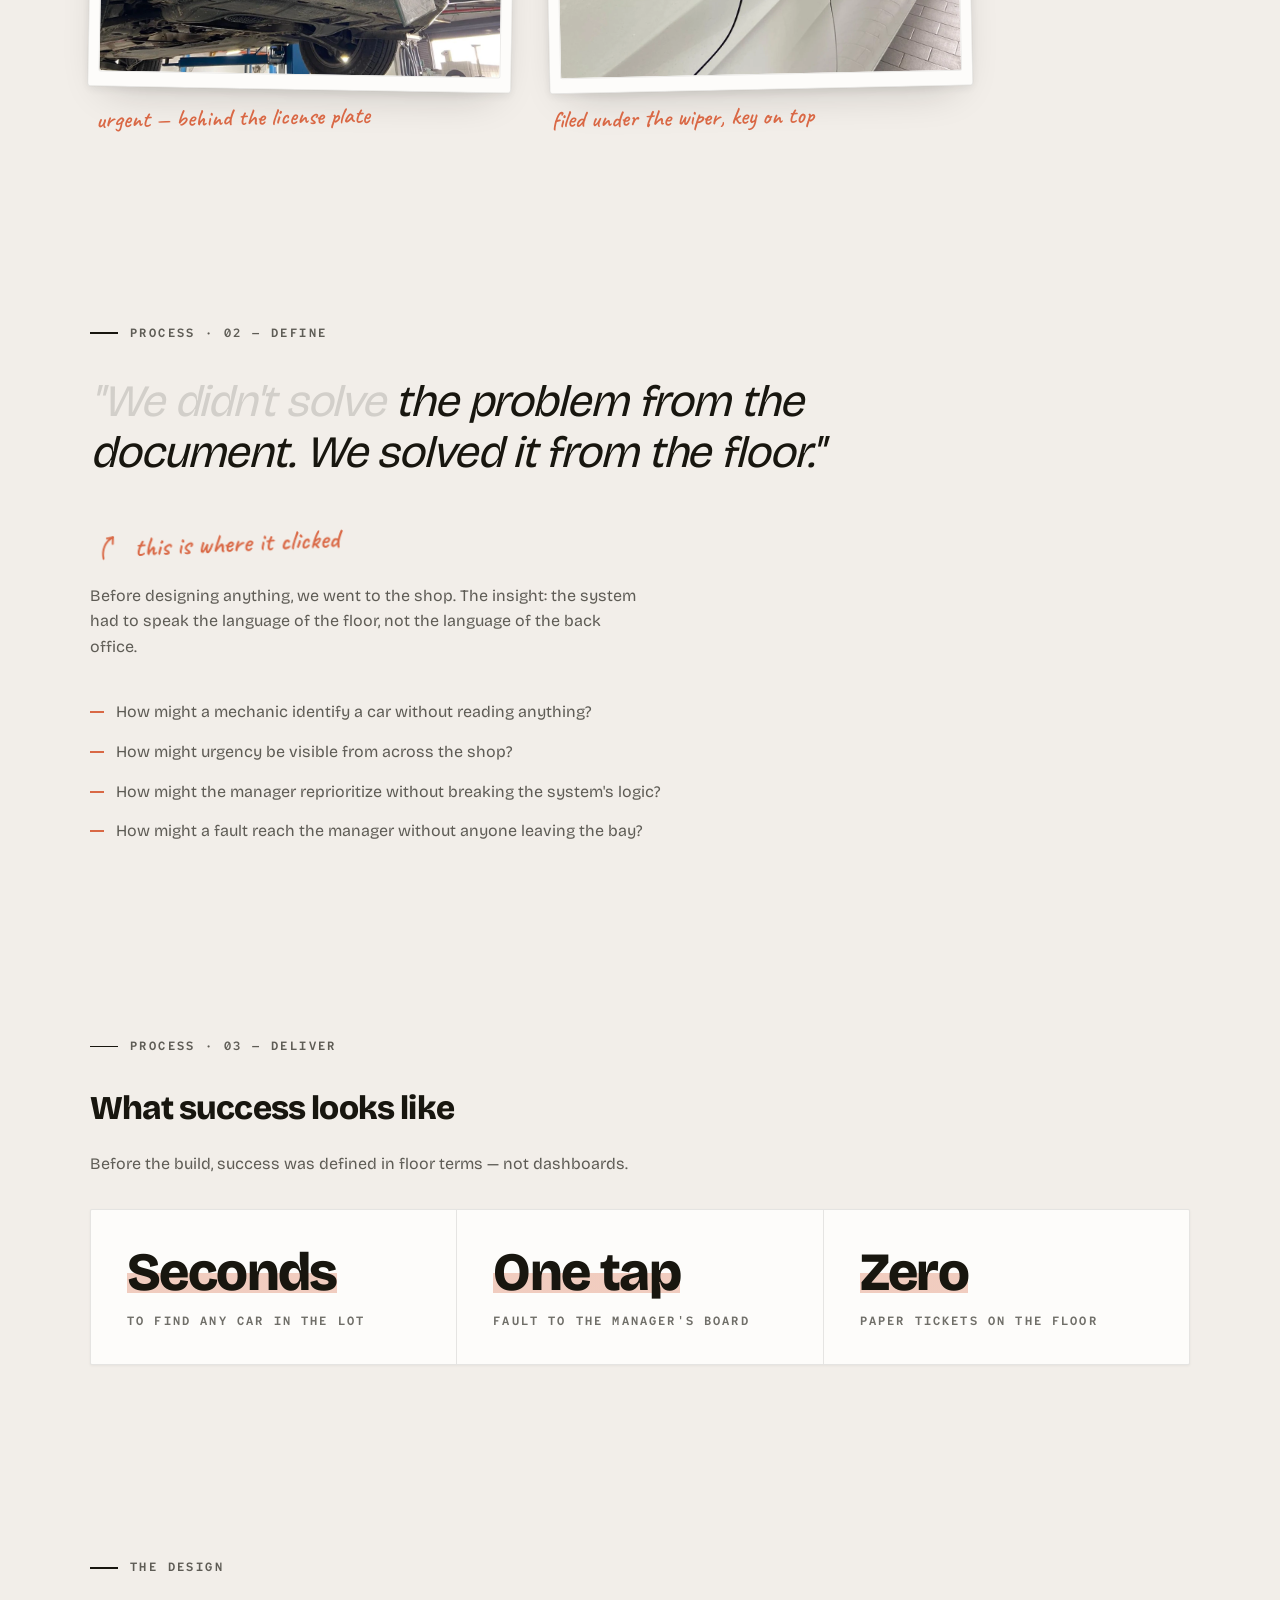
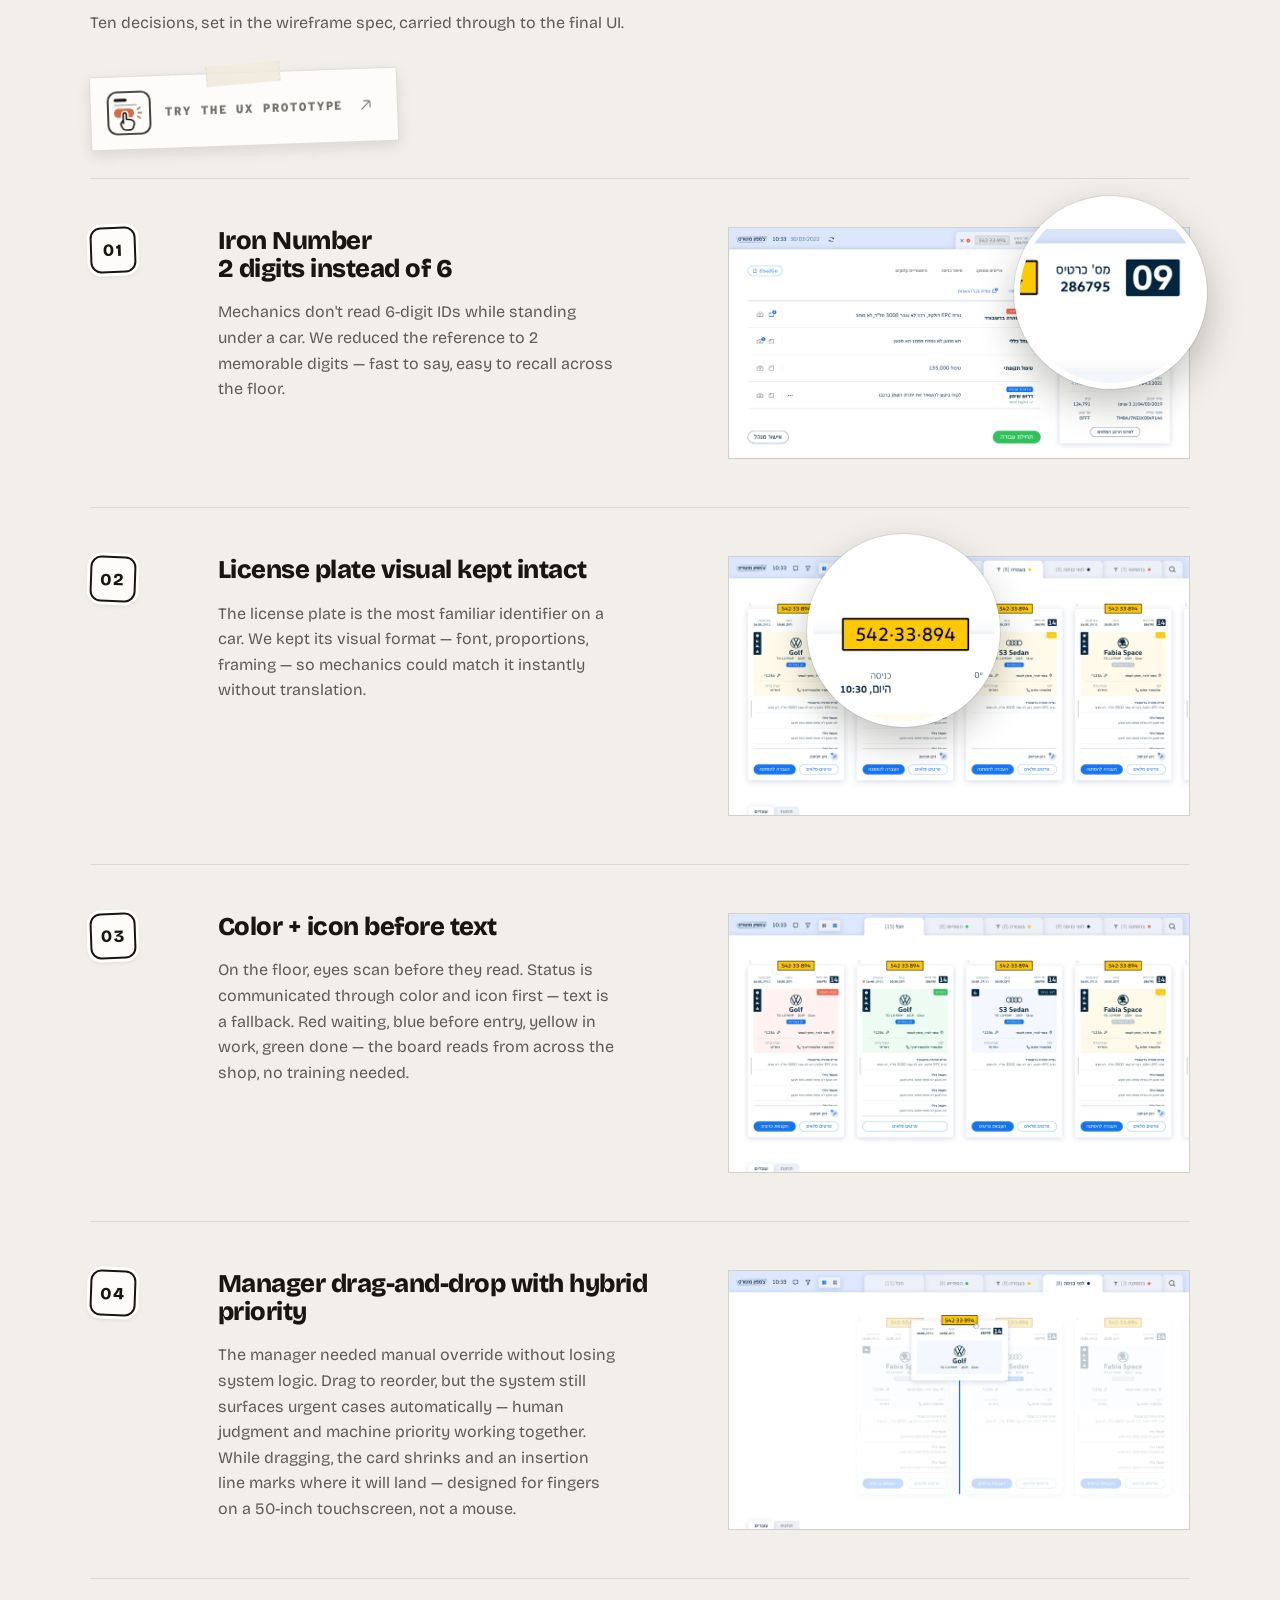
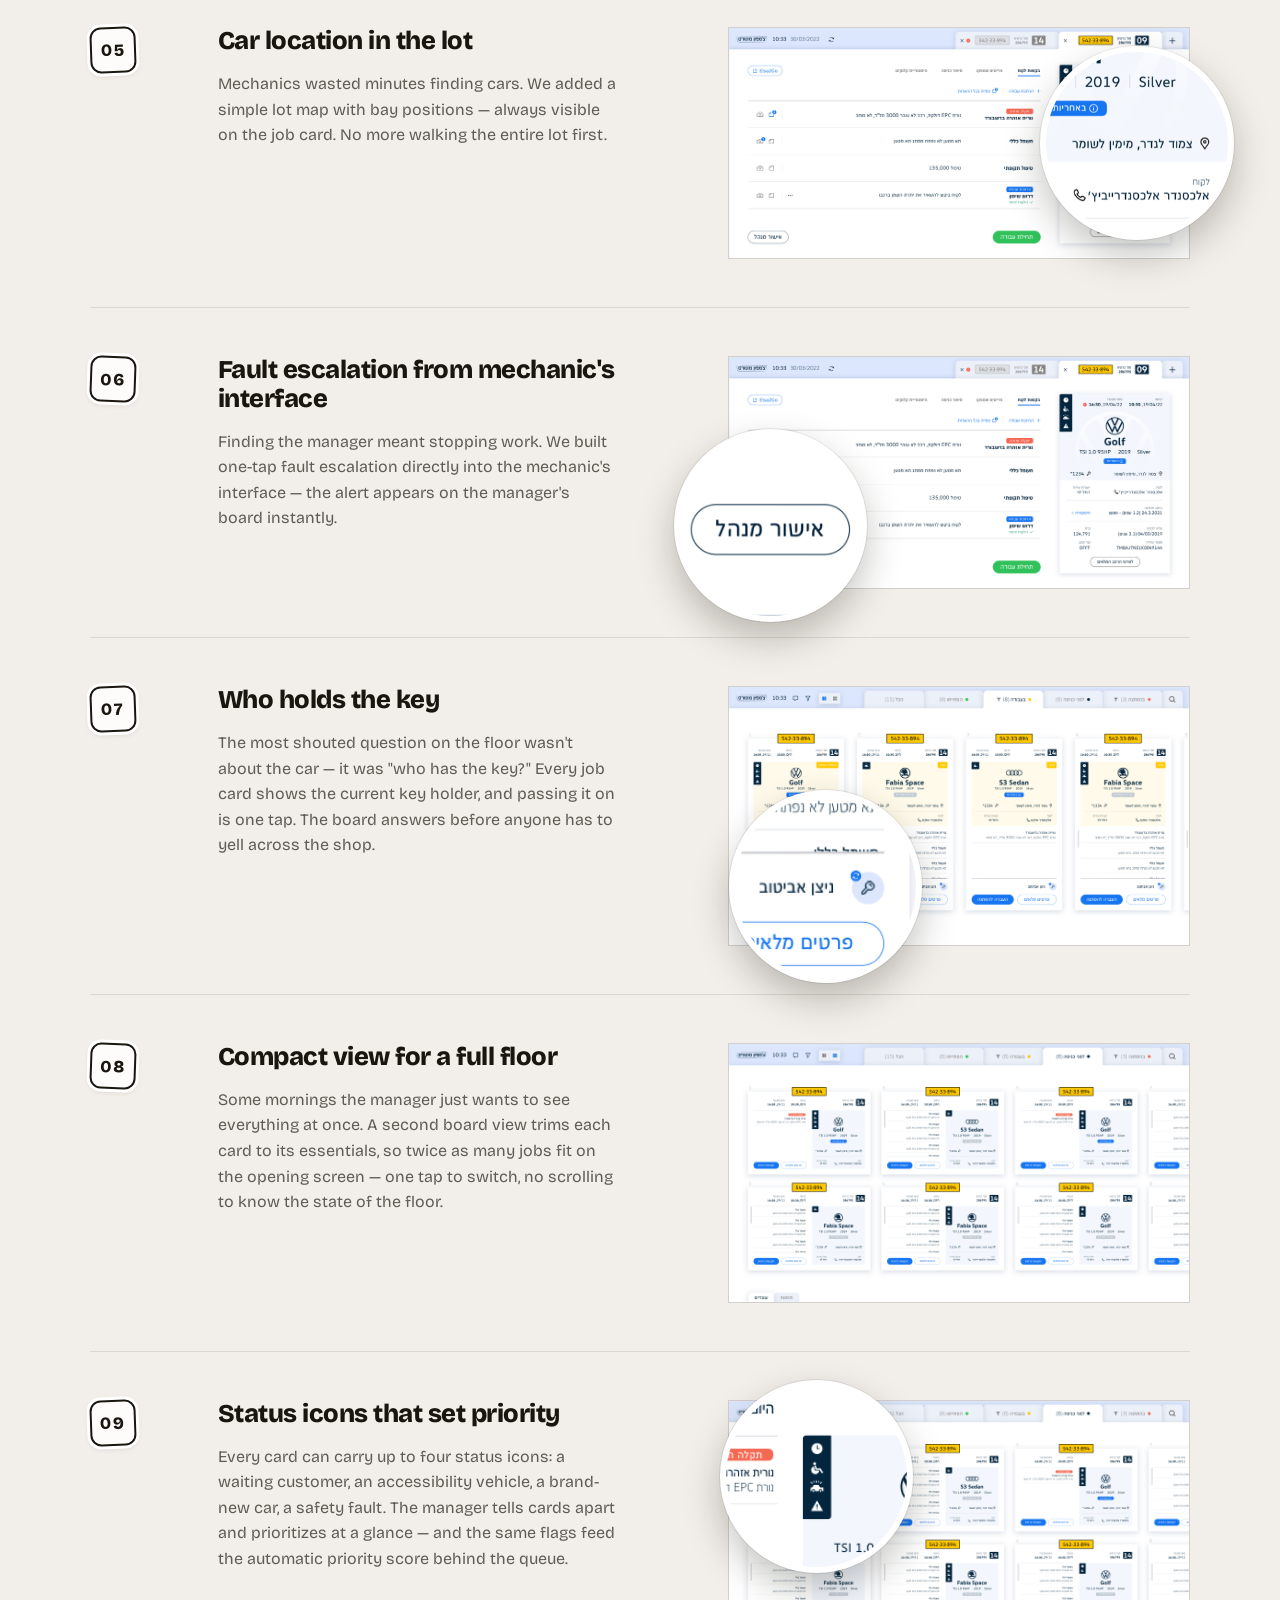
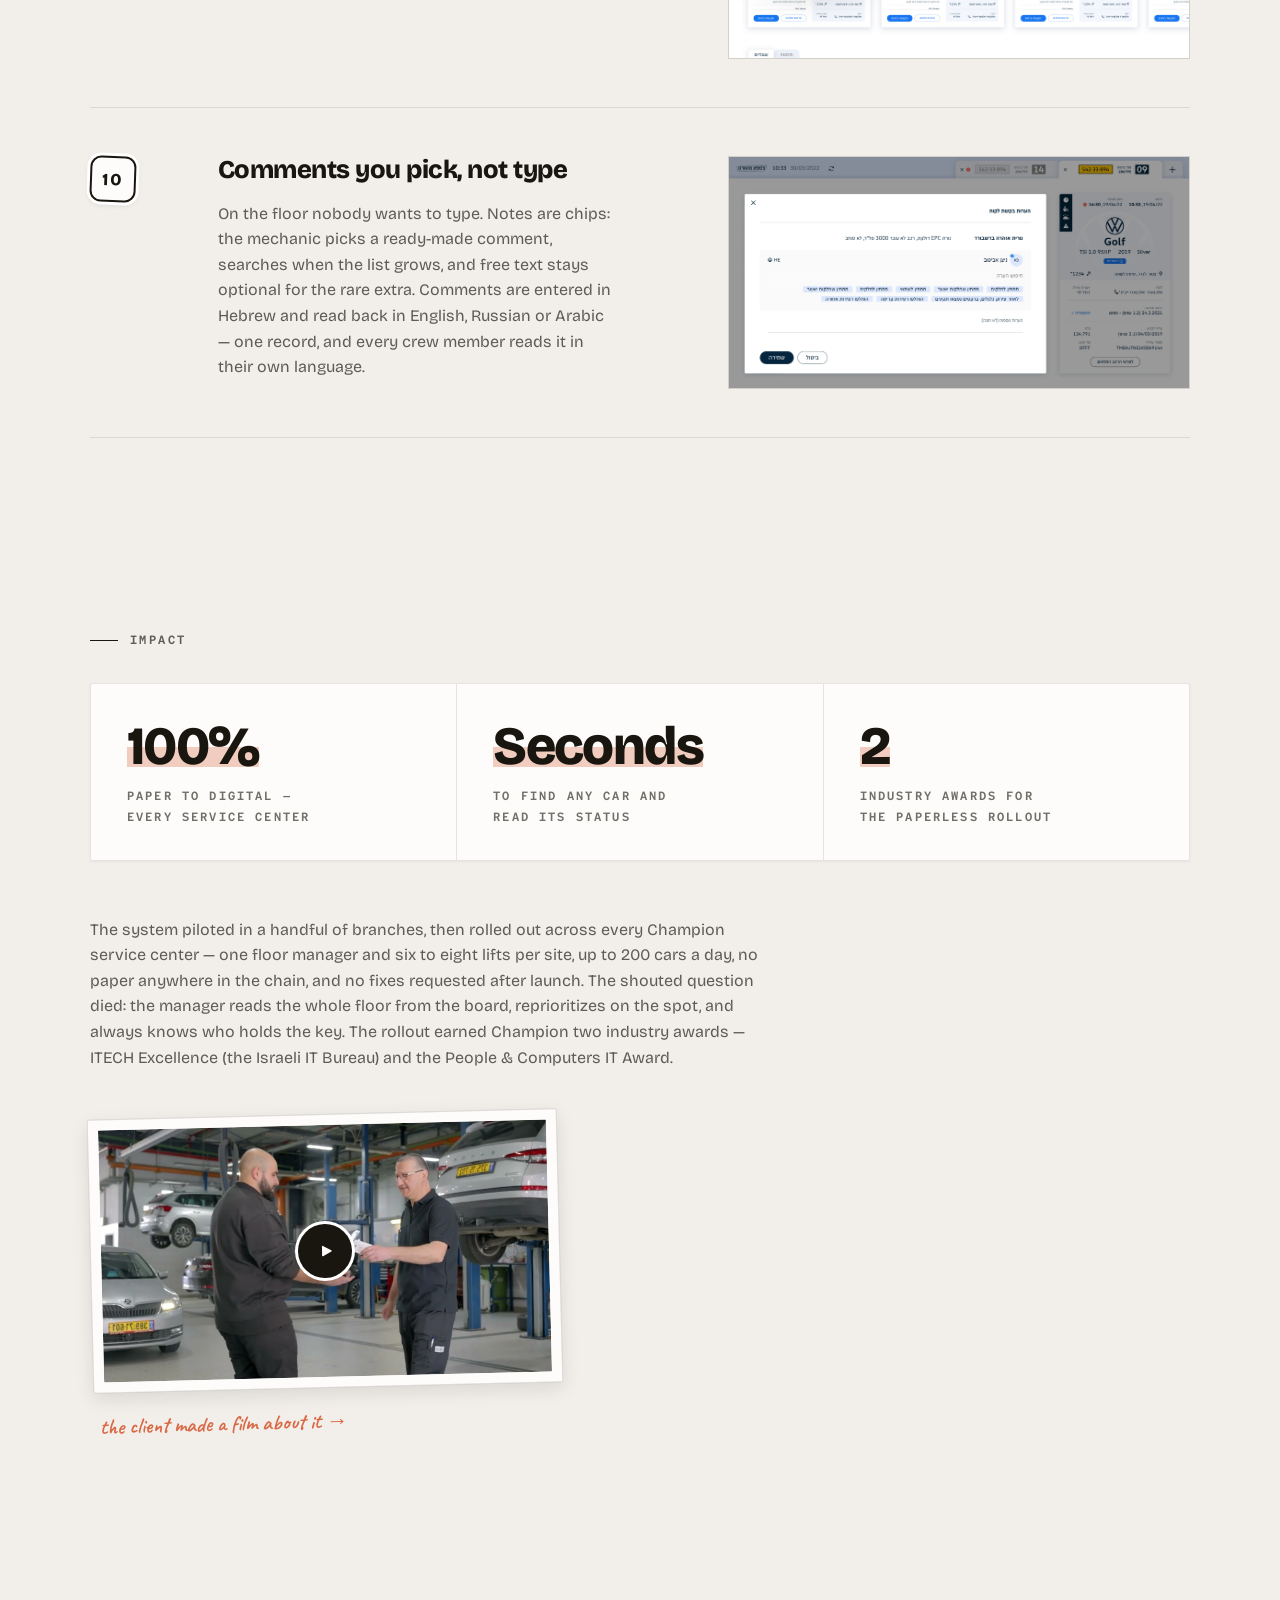
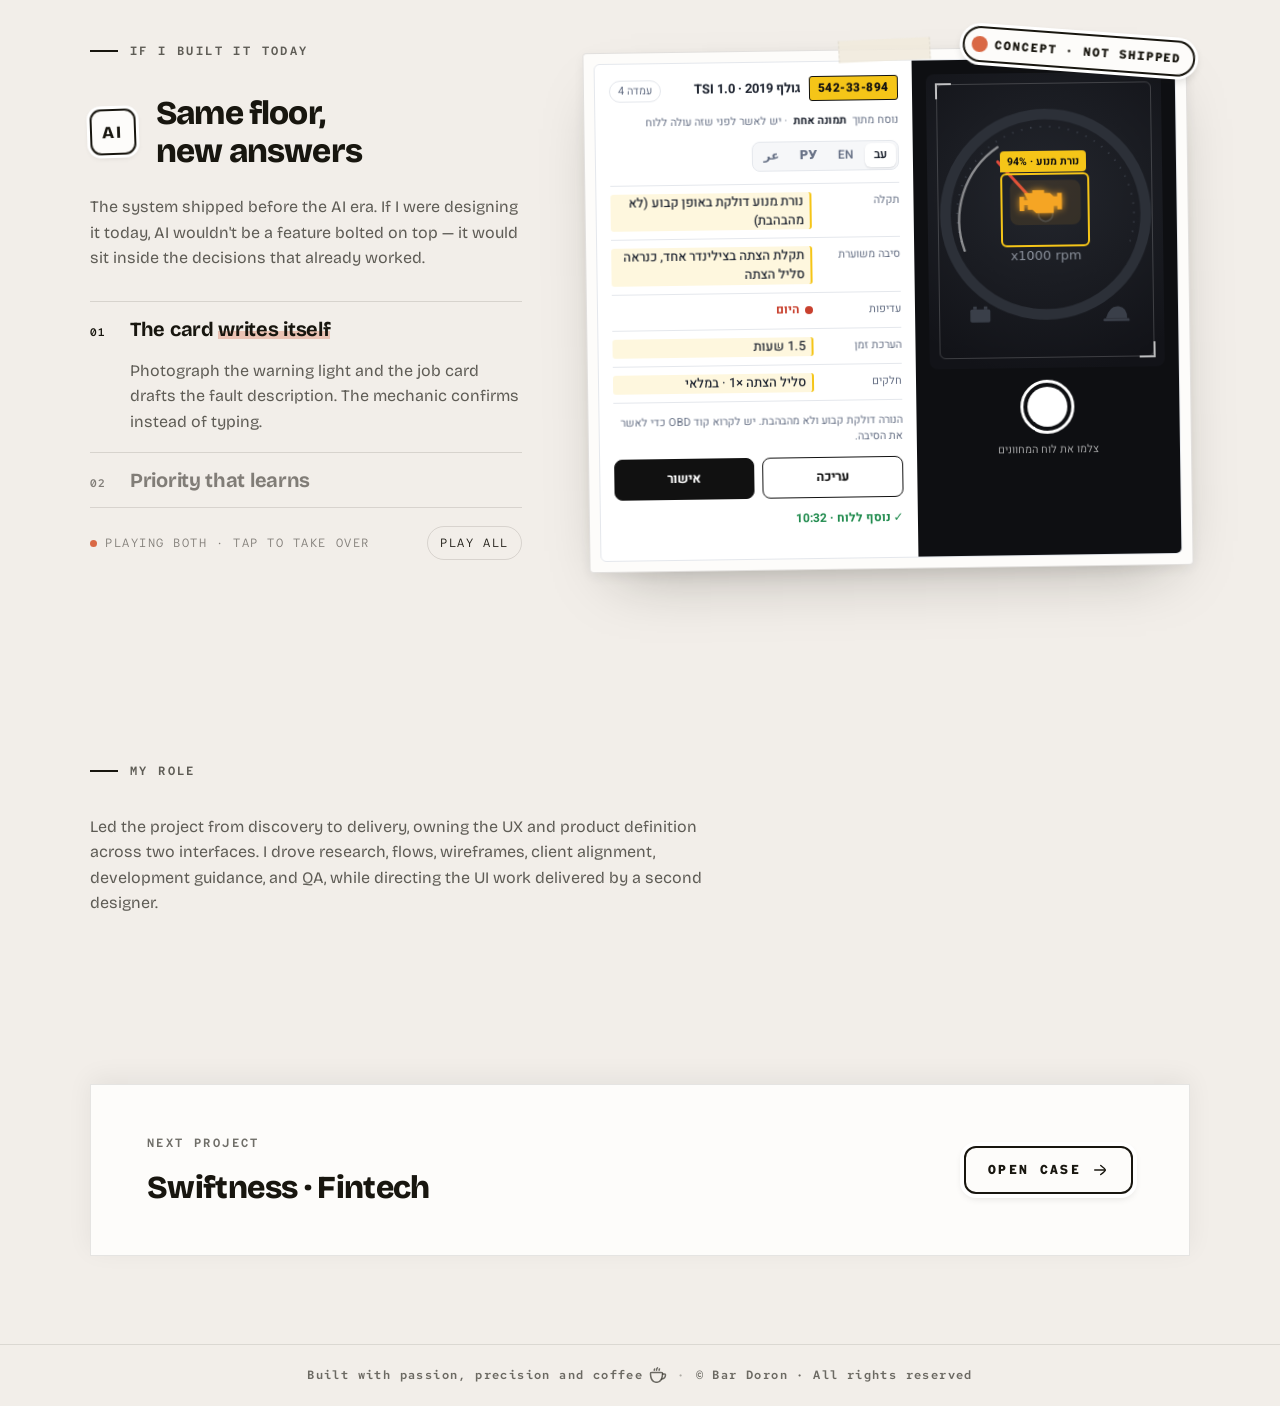
==== commit 3be0fb57: "Type pass, UX Library AI section, case and home refinements - Running text in Bricolage (opsz 12) at" ====
--- a/champion-motors.html
+++ b/champion-motors.html
@@ -849,7 +849,7 @@
     .paper-cell:nth-child(4) .field-print { transform: rotate(-1.2deg); }
     .paper-cap {
       display: block;
-      font-family: 'Caveat', cursive; font-size: 21px; font-weight: 600;
+      font-family: 'Caveat', cursive; font-size: 24px; font-weight: 600;
       letter-spacing: 0; text-transform: none; line-height: 1.15;
       color: var(--accent);
       margin-top: 14px; padding-left: 6px;
@@ -1347,9 +1347,24 @@
       .ui-loupe[style*="left:5"], .ui-loupe[style*="left:6"], .ui-loupe[style*="left:7"], .ui-loupe[style*="left: 5"], .ui-loupe[style*="left: 6"], .ui-loupe[style*="left: 7"] { margin-left: -16px; }
     }
 </style>
-  <link rel="stylesheet" href="assets/ai-today/ai-today.css?v=mw9x1121" />
-  <script src="assets/ai-today/ai-today.js?v=mw9x1121" defer></script>
+  <link rel="stylesheet" href="assets/ai-today/ai-today.css?v=ux1126" />
+  <script src="assets/ai-today/ai-today.js?v=ux1126" defer></script>
 <style id="type-floor">
+  /* Type rule: Bricolage for everything you READ (headings, running text); Red Hat Mono caps for everything you SCAN
+     (labels, tags, nav, buttons, captions under numbers); Caveat only for handwritten notes. Nothing below 11px. */
+  .overview-problem, .find-list li, .phase-body, .turn-text, .decision-body, .results-summary, .role-body, .qa-q, .qa-a,
+  .aic .idea-panel p, .aic .st-d {
+    font-family: var(--fd); font-variation-settings: 'opsz' 12; text-transform: none; letter-spacing: 0; font-weight: 400;
+    font-size: 16px; line-height: 1.6; color: var(--ink-dim);
+  }
+  .qa-a { font-weight: 600; color: var(--ink); }
+  :is(.overview-problem, .phase-body, .turn-text, .decision-body, .results-summary, .role-body) :is(strong, b) {
+    font-weight: 600; letter-spacing: 0; color: var(--ink);
+  }
+  .eyebrow-text, .cs-meta-item, .stat-cell-lbl, .result-stat-lbl, .next-label, .foot-line, .foot-sep, .cs-back, .clip-line,
+  .aic .state, .aic .replay, .aic .sticker { font-size: 12px; }
+  .btn-black, .stat-cell-sub, .result-stat-desc { font-size: 13px; }
+  .chapter-link, .pod-label, .pod-time, .ps-tab { font-size: 11px; }
   /* headings that wrap keep heading leading, and break into balanced lines */
   .phase-title, .next-title { line-height: 1.15; text-wrap: balance; }
   /* phones: no label or caption goes below 12px */
@@ -1362,6 +1377,18 @@
     .foot-line { display: block; letter-spacing: .1em; white-space: normal; text-align: center; text-wrap: balance; }
     .foot-line svg { display: inline-block; vertical-align: -3px; margin-left: 4px; }
   }
+
+  /* Challenge: the label and text are shorter than the numbers beside them, so on desktop they stay in view while the numbers scroll by (no empty gap) */
+  .overview-grid { margin-top: 0; }
+  .ov-lead .eyebrow { margin-bottom: 32px; }
+  @media (min-width: 861px) {
+    .ov-lead { position: sticky; top: 96px; }
+    .stat-cells { margin-top: 53px; }   /* the label's height + its gap: the numbers start level with the text */
+  }
+  /* labels under the big words: when they wrap, both lines share the words (never one word alone) */
+  .result-stat-lbl, .stat-cell-lbl { text-wrap: balance; }
+  /* three cards side by side: long words ("Consistency") shrink with the screen instead of pushing the row past its edge */
+  @media (min-width: 861px) { .result-stat { min-width: 0; } .result-stat-num { font-size: clamp(36px, 4.2vw, 56px); } }
 </style>
 <script src="assets/track.js?v=5" async></script>
 </head>
@@ -1481,11 +1508,12 @@
 
 <!-- OVERVIEW -->
 <section class="cs-section cs-section-alt" id="ch-challenge">
-  <div class="eyebrow">
-    <div class="eyebrow-rule"></div>
-    <span class="eyebrow-text">The Challenge</span>
-  </div>
   <div class="overview-grid">
+    <div class="ov-lead">
+      <div class="eyebrow">
+        <div class="eyebrow-rule"></div>
+        <span class="eyebrow-text">The Challenge</span>
+      </div>
     <p class="overview-problem">
       Champion Motors managed hundreds of vehicles moving through the service center every day. Yet the entire operation still relied on paper forms, handwritten windshield notes, and verbal updates between teams.
       <br /><br />
@@ -1495,6 +1523,7 @@
       <br /><br />
       It was designing a digital workflow that gave every team real-time visibility into the service process while reducing operational overhead and improving coordination across the workshop.
     </p>
+    </div>
     <div class="stat-cells">
       <div class="stat-cell">
         <span class="stat-cell-num">80&ndash;200</span>
@@ -1849,7 +1878,7 @@
                 <div class="ch-head"><span class="plate">542-33-894</span><span class="ch-car">גולף TSI 1.0 · 2019</span><span class="ch-bay">עמדה 4</span></div>
                 <div class="ch-src">נוסח מתוך <b>תמונה אחת</b> · יש לאשר לפני שזה עולה ללוח</div>
                 <div class="ch-lang" role="tablist" aria-label="שפת הכרטיס" id="chLang">
-                  <button type="button" role="tab" data-l="he" aria-selected="true">עב</button>
+                  <button type="button" role="tab" data-l="he" lang="he" aria-selected="true">עב</button>
                   <button type="button" role="tab" data-l="en" aria-selected="false">EN</button>
                   <button type="button" role="tab" data-l="ru" aria-selected="false">РУ</button>
                   <button type="button" role="tab" data-l="ar" aria-selected="false">عر</button>
--- a/assets/ai-today/ai-today.css
+++ b/assets/ai-today/ai-today.css
@@ -52,6 +52,10 @@
 .aic .idea-panel.open { grid-template-rows: 1fr; opacity: 1; }
 .aic .idea-panel > div { overflow: hidden; padding-inline-start: 40px; }
 .aic .idea-panel p { margin: 0; padding: 2px 0 18px; max-width: 44ch; font-size: 13.5px; color: var(--ink-2); }
+/* one idea only: no number, the copy sits flush */
+.aic .ideas.single .idea { grid-template-columns: minmax(0, 1fr); }
+.aic .ideas.single .idea-n { display: none; }
+.aic .ideas.single .idea-panel > div { padding-inline-start: 0; }
 .aic .scenes { display: grid; min-height: 540px; }
 .aic .scene { grid-area: 1 / 1; display: flex; flex-direction: column; min-width: 0; opacity: 0; visibility: hidden; transition: opacity .35s ease, visibility 0s linear .35s; }
 .aic .scene.on { opacity: 1; visibility: visible; transition: opacity .35s ease; }
@@ -439,6 +443,76 @@
 .aic .ggr-doc .gg-acts { margin-top: 6px; }
 .aic .ggr-pubd { font-weight: 700; color: var(--ok); }
 .aic .gg-pill.ok { background: var(--ok); }
+
+/* ── UX Library ──────────────────────────── */
+.aic .uxw { display: flex; flex-direction: column; }
+.aic .ux-tabs { margin-inline-start: auto; display: inline-flex; background: var(--ui-soft); border: 1px solid var(--ui-line); border-radius: 8px; padding: 2px; }
+.aic .ux-tabs button { border: 0; background: none; padding: 3px 10px; border-radius: 6px; font-size: 12px; font-weight: 600; color: var(--ui-mute); }
+.aic .ux-tabs button[aria-selected="true"] { background: var(--ui); color: var(--ui-text); box-shadow: 0 1px 2px rgba(16,24,40,.12); }
+.aic .ux-brief { display: flex; gap: 8px; align-items: center; padding: 10px 14px; border-bottom: 1px solid var(--ui-line); }
+.aic .ux-brief .sw-input { flex: 1; min-width: 0; min-height: 36px; padding: 7px 11px; border-radius: 10px; font-size: 12.5px; }
+.aic .ux-brief .sw-input > span:first-child, .aic .ux-brief .sw-ph { white-space: nowrap; overflow: hidden; text-overflow: ellipsis; min-width: 0; }
+.aic .ux-brief .btn { flex: none; }
+/* 01 · the system sets itself up */
+.aic .ux-draft i { flex: none; width: 8px; height: 8px; border-radius: 50%; background: var(--warn); }
+.aic .ux-draft { margin-inline-start: auto; display: inline-flex; align-items: center; gap: 6px; font-size: 11px; color: var(--ui-mute); }
+/* 02 · wireframe from a brief: grey and one blue, the kit's own look */
+.aic .uxw-body { flex: 1; min-height: 0; display: flex; flex-direction: column; background: var(--ui-soft); padding: 10px; gap: 8px; }
+.aic .uxw-canvas { flex: 1; min-height: 0; overflow: hidden; position: relative; background: #fff; border: 1px solid var(--ui-line); border-radius: 6px; padding: 12px 14px; display: flex; flex-direction: column; gap: 10px; font-size: 12px; color: #3A3F48; }
+.aic .uxw-canvas[dir="rtl"] { font-family: var(--fu-he); }
+/* any Hebrew in the demos (the עב toggle too) takes the Hebrew stack: in iOS Safari the UI stack fell on an Arabic face and drew empty boxes */
+.aic [lang="he"], .aic .ui [lang="he"] { font-family: var(--fu-he); }
+.aic .wf { position: relative; transition: opacity .35s ease, transform .35s ease; }
+.aic .uxw-canvas.building .wf { opacity: 0; transform: translateY(6px); }
+.aic .uxw-canvas.building .wf.in { opacity: 1; transform: none; }
+.aic .wf::after { content: attr(data-k); position: absolute; top: -9px; left: -4px; z-index: 2; font: 600 9.5px/1 var(--fu); letter-spacing: .02em; color: #fff; background: var(--sw); border-radius: 3px; padding: 3px 5px; box-shadow: 0 0 0 1.5px #fff, 0 2px 6px rgba(16, 24, 40, .28); white-space: nowrap; opacity: 0; transform: translateY(3px); transition: opacity .25s, transform .25s; pointer-events: none; direction: ltr; }
+.aic .uxw-canvas[dir="rtl"] .wf::after { left: auto; right: -4px; }
+/* parts at the far edge hang their label the other way, so it never leaves the canvas */
+.aic .wf.end::after { left: auto; right: -4px; }
+.aic .uxw-canvas[dir="rtl"] .wf.end::after { right: auto; left: -4px; }
+.aic .wf.lbl::after, .aic .uxw-canvas:hover .wf::after { opacity: 1; transform: none; }
+.aic .wf.lbl { outline: 1.5px solid var(--sw); outline-offset: 3px; border-radius: 4px; }
+.aic .uxw-head { display: flex; align-items: center; justify-content: space-between; gap: 10px; }
+.aic .uxw-head h4 { margin: 0; font-size: 16px; font-weight: 700; color: #1E2430; }
+.aic .wf-btn { display: inline-flex; align-items: center; border-radius: 6px; padding: 6px 12px; font-size: 11.5px; font-weight: 600; background: var(--sw); color: #fff; white-space: nowrap; }
+.aic .wf-btn.ghost { background: #fff; color: #1E2430; border: 1px solid #C9CED6; }
+.aic .uxw-filters { display: flex; gap: 8px; }
+.aic .wf-field { flex: 1; min-width: 0; display: flex; align-items: center; gap: 6px; height: 30px; padding: 0 10px; border: 1px solid #C9CED6; border-radius: 6px; color: #8A909B; white-space: nowrap; }
+.aic .wf-field.dd { flex: 0 0 auto; color: #3A3F48; }
+.aic .wf-field.search::before { content: ""; flex: none; width: 13px; height: 13px; background: url("data:image/svg+xml,%3Csvg xmlns='http://www.w3.org/2000/svg' viewBox='0 0 16 16' fill='none' stroke='%238A909B' stroke-width='1.6' stroke-linecap='round'%3E%3Ccircle cx='7' cy='7' r='4.6'/%3E%3Cpath d='M10.4 10.4 14 14'/%3E%3C/svg%3E") center / contain no-repeat; }
+.aic .uxw-canvas[dir="rtl"] .wf-field.search::before { transform: scaleX(-1); }
+.aic .wf-field.dd::before { order: 1; content: ""; width: 6px; height: 6px; border-right: 1.5px solid #8A909B; border-bottom: 1.5px solid #8A909B; transform: rotate(45deg) translateY(-2px); margin-inline-start: 6px; }
+.aic .uxw-main { flex: 1; min-height: 0; display: grid; }
+.aic .uxw-main > * { grid-area: 1 / 1; min-width: 0; transition: opacity .3s ease; }
+.aic .uxw-canvas:not([data-s="def"]) .uxw-table, .aic .uxw-canvas:not([data-s="empty"]) .uxw-empty, .aic .uxw-canvas:not([data-s="err"]) .uxw-err { opacity: 0; visibility: hidden; }
+.aic .uxw-table { display: grid; align-content: start; border: 1px solid #DDE1E7; border-radius: 6px; }
+.aic .uxw-tr { display: grid; grid-template-columns: 52px minmax(0, 1.6fr) 56px minmax(0, 1fr); gap: 8px; align-items: center; height: 32px; padding: 0 10px; border-top: 1px solid #ECEEF2; white-space: nowrap; }
+.aic .uxw-tr > span { overflow: hidden; text-overflow: ellipsis; }
+.aic .uxw-tr.th { border-radius: 5px 5px 0 0; border-top: 0; height: 28px; background: #F4F5F7; font-size: 11px; font-weight: 700; color: #6B717C; }
+.aic .wf-tag { justify-self: start; font-size: 10.5px; font-weight: 600; border-radius: 99px; padding: 1px 8px; background: #EEF0F3; color: #4A505B; }
+.aic .wf-tag.b { background: var(--sw-soft); color: var(--sw); }
+.aic .wf-tag.o { background: #fff; box-shadow: inset 0 0 0 1px #C9CED6; }
+.aic .uxw-pag { display: flex; align-items: center; justify-content: space-between; gap: 8px; padding: 6px 10px; border-top: 1px solid #ECEEF2; color: #6B717C; font-size: 11px; }
+.aic .uxw-pag i { display: inline-flex; gap: 4px; font-style: normal; }
+.aic .uxw-pag i b { display: inline-grid; place-items: center; width: 20px; height: 20px; border: 1px solid #DDE1E7; border-radius: 4px; font-weight: 600; }
+.aic .uxw-pag i b.on { background: var(--sw); border-color: var(--sw); color: #fff; }
+.aic .uxw-empty { display: grid; place-items: center; align-content: center; gap: 6px; text-align: center; border: 1.5px dashed #C9CED6; border-radius: 6px; }
+.aic .uxw-empty .ill { width: 46px; height: 34px; border: 1.5px solid #C9CED6; border-radius: 5px; position: relative; margin-bottom: 4px; }
+.aic .uxw-empty .ill::before { content: ""; position: absolute; inset: 8px 8px auto; height: 3px; border-radius: 2px; background: #DDE1E7; box-shadow: 0 7px 0 #DDE1E7, 0 14px 0 #DDE1E7; }
+.aic .uxw-empty b { font-size: 13px; color: #1E2430; }
+.aic .uxw-empty small { color: #8A909B; font-size: 11.5px; margin-bottom: 4px; }
+.aic .uxw-err { display: grid; align-content: start; gap: 8px; }
+.aic .uxw-banner { display: flex; align-items: center; gap: 10px; padding: 9px 12px; border-radius: 6px; border: 1px solid #E8B4AC; background: #FCF1EF; color: #8E2A1D; font-weight: 600; }
+.aic .uxw-banner i { flex: none; width: 16px; height: 16px; border-radius: 50%; background: var(--crit); color: #fff; font: 700 11px/16px var(--fu); text-align: center; font-style: normal; }
+.aic .uxw-banner span:not(.wf-btn) { flex: 1; min-width: 0; }
+.aic .uxw-banner .wf-btn { padding: 4px 10px; }
+.aic .uxw-skel { display: grid; gap: 8px; padding: 4px 2px; }
+.aic .uxw-skel i { height: 10px; border-radius: 4px; background: #EEF0F3; }
+.aic .uxw-skel i:nth-child(odd) { width: 86%; } .aic .uxw-skel i:nth-child(even) { width: 64%; }
+.aic .ux-states { display: flex; align-items: center; gap: 8px; flex-wrap: wrap; }
+.aic .ux-states > span:first-child { font-size: 10.5px; font-weight: 700; letter-spacing: .08em; text-transform: uppercase; color: var(--ui-mute); }
+.aic .ux-states .ux-tabs { margin-inline-start: 0; background: var(--ui); }
+.aic .ux-states .ux-tabs button[aria-selected="true"] { background: var(--sw-soft); color: var(--sw); box-shadow: none; }
 
 /* site integration */
 .aic .stack { display: none; }
@@ -560,6 +634,8 @@
   .aic .ch-fields > div { padding-block: 6px; grid-template-columns: 78px minmax(0, 1fr); gap: 8px; }
   .aic .ch-fields dt { white-space: nowrap; }
   .aic .ch-actions button { padding: 8px; }
+  /* UX Library: fixed working areas, so a print keeps one height while it plays */
+  .aic .uxw-canvas { height: 330px; flex: none; }
 }
 @media (max-width: 560px) {
   .aic .chp-row { grid-template-columns: 14px minmax(0, 1fr) auto 24px 28px; }
@@ -585,6 +661,8 @@
   .aic .swl-cards { gap: 6px; }
   .aic .swl-card { padding: 8px 10px; }
   .aic .swl-card span:last-child { font-size: 12.5px; line-height: 1.4; }
+  .aic .uxw-tr { grid-template-columns: 40px minmax(0, 1fr) 46px minmax(0, 76px); gap: 6px; padding: 0 8px; font-size: 11.5px; }
+  .aic .uxw-head h4 { font-size: 15px; }
 }
 
 /* phones: no switching. The ideas stack, each with its line and its own edge-to-edge print that plays when it comes into view */
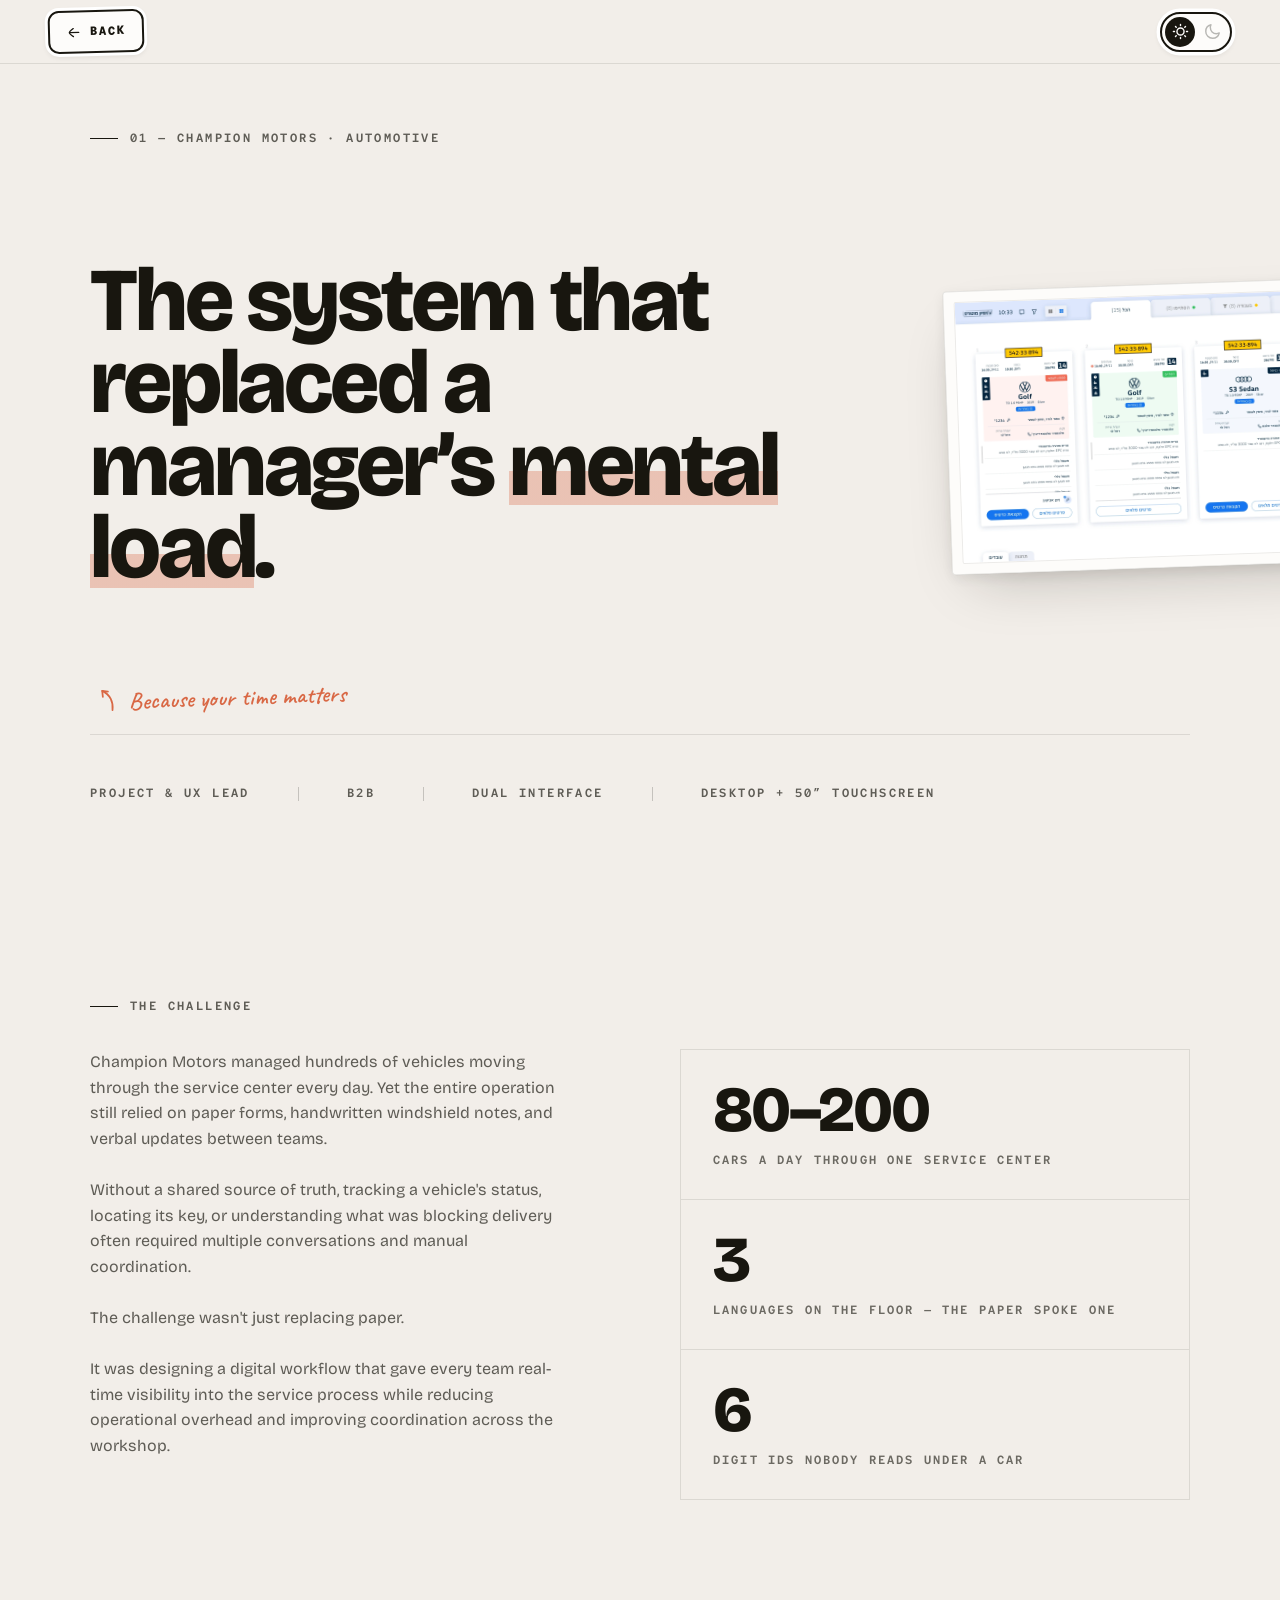
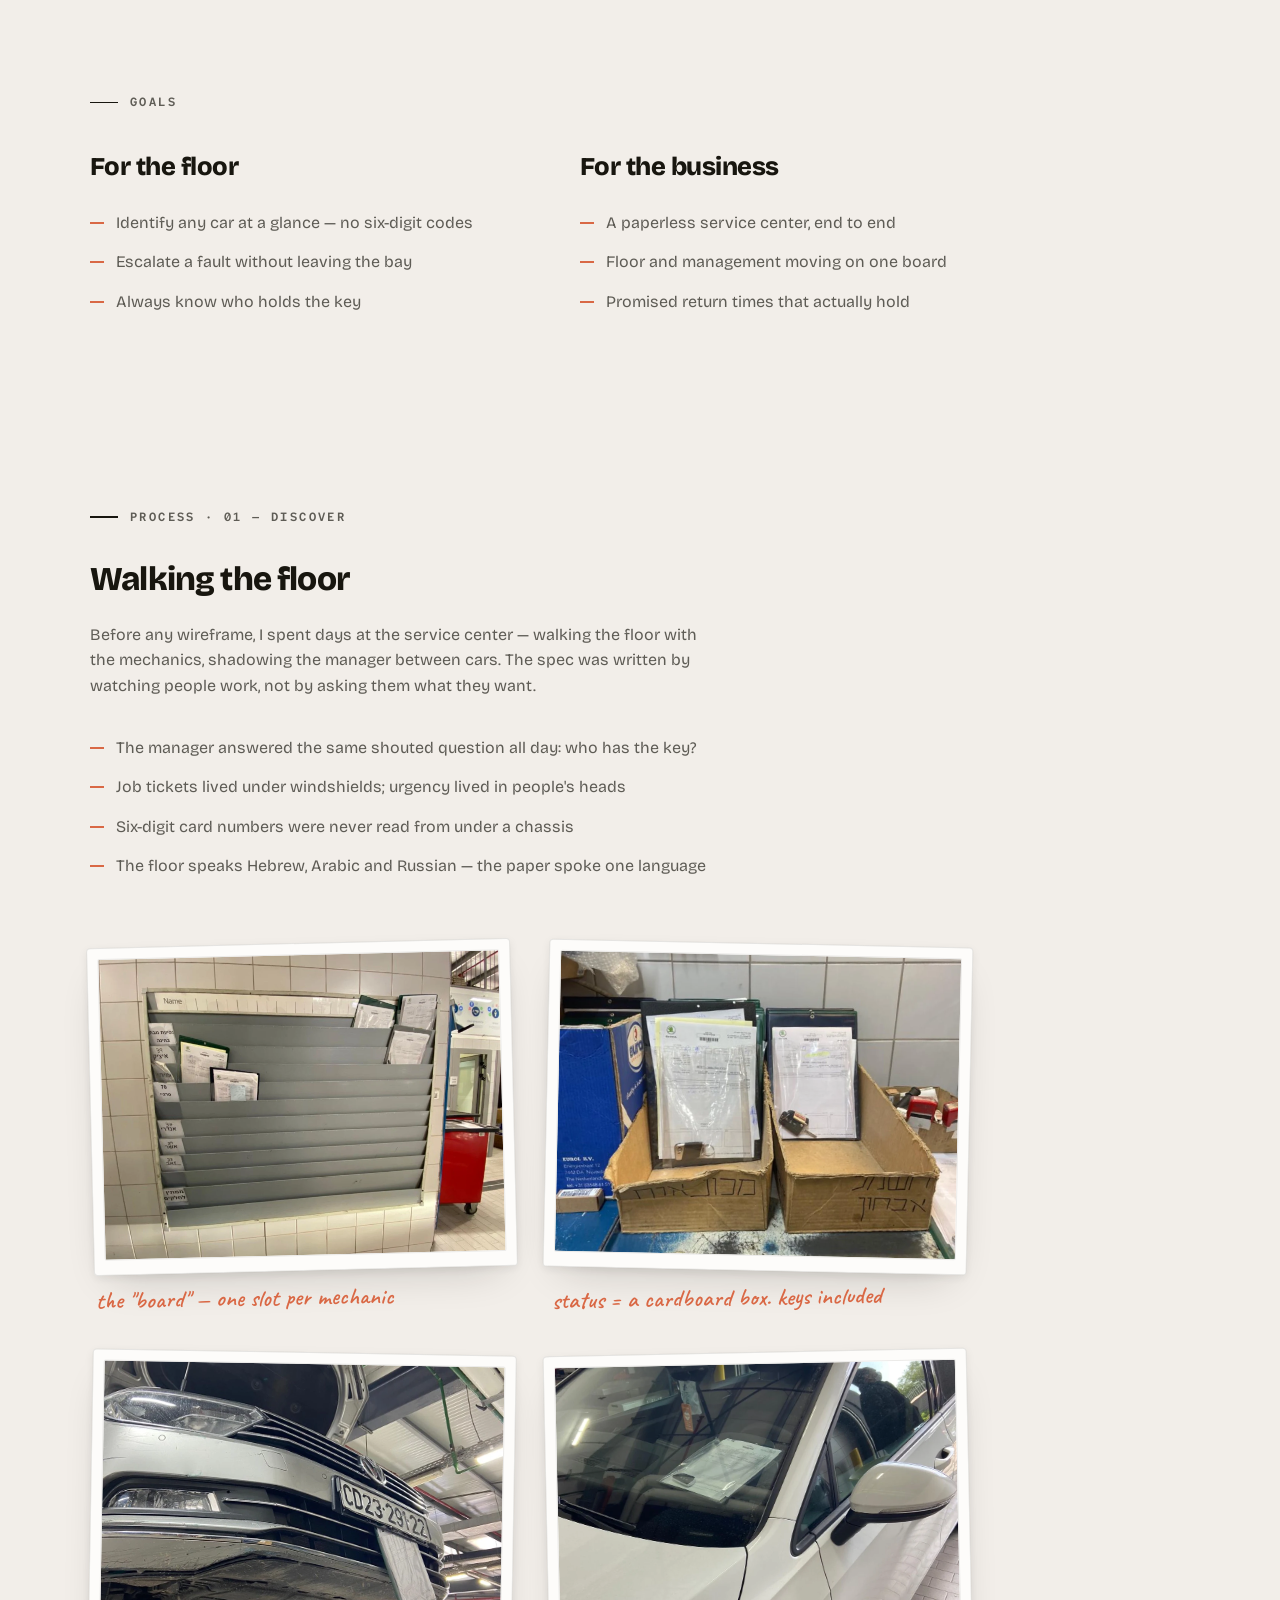
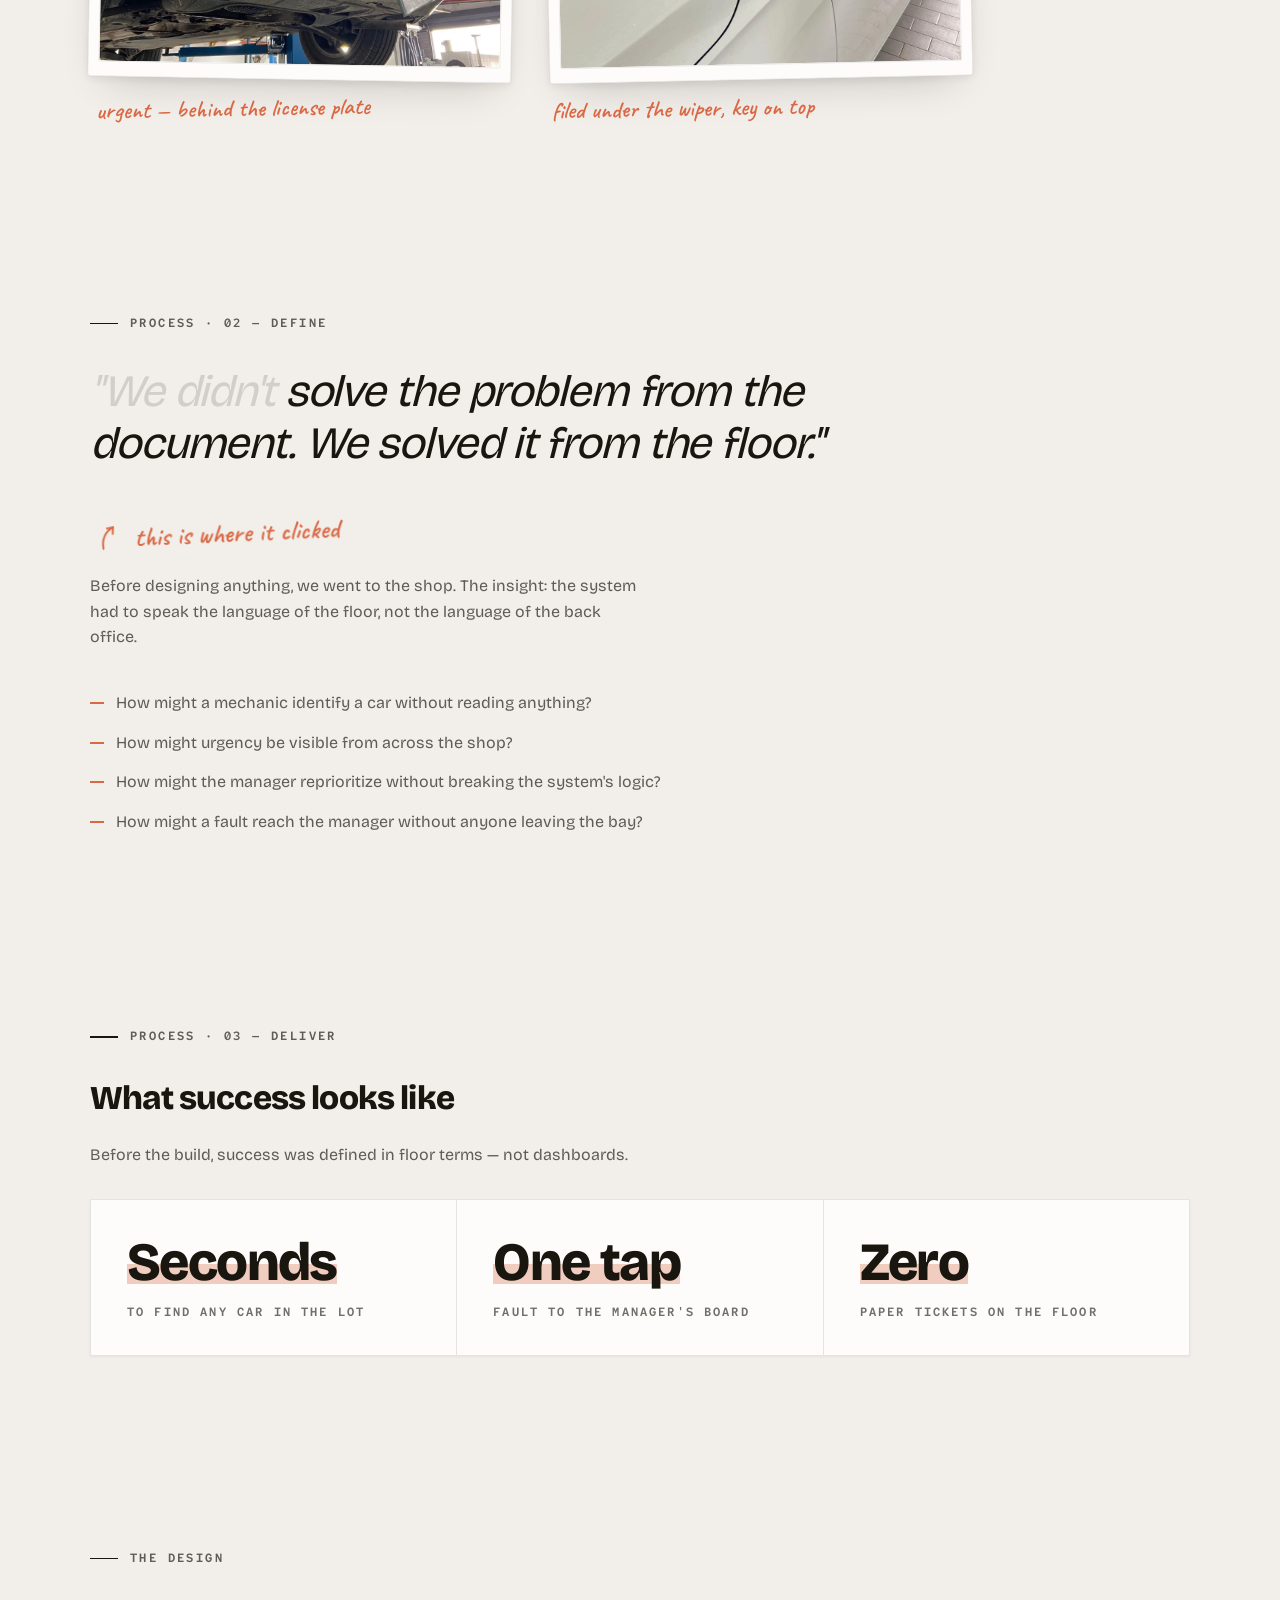
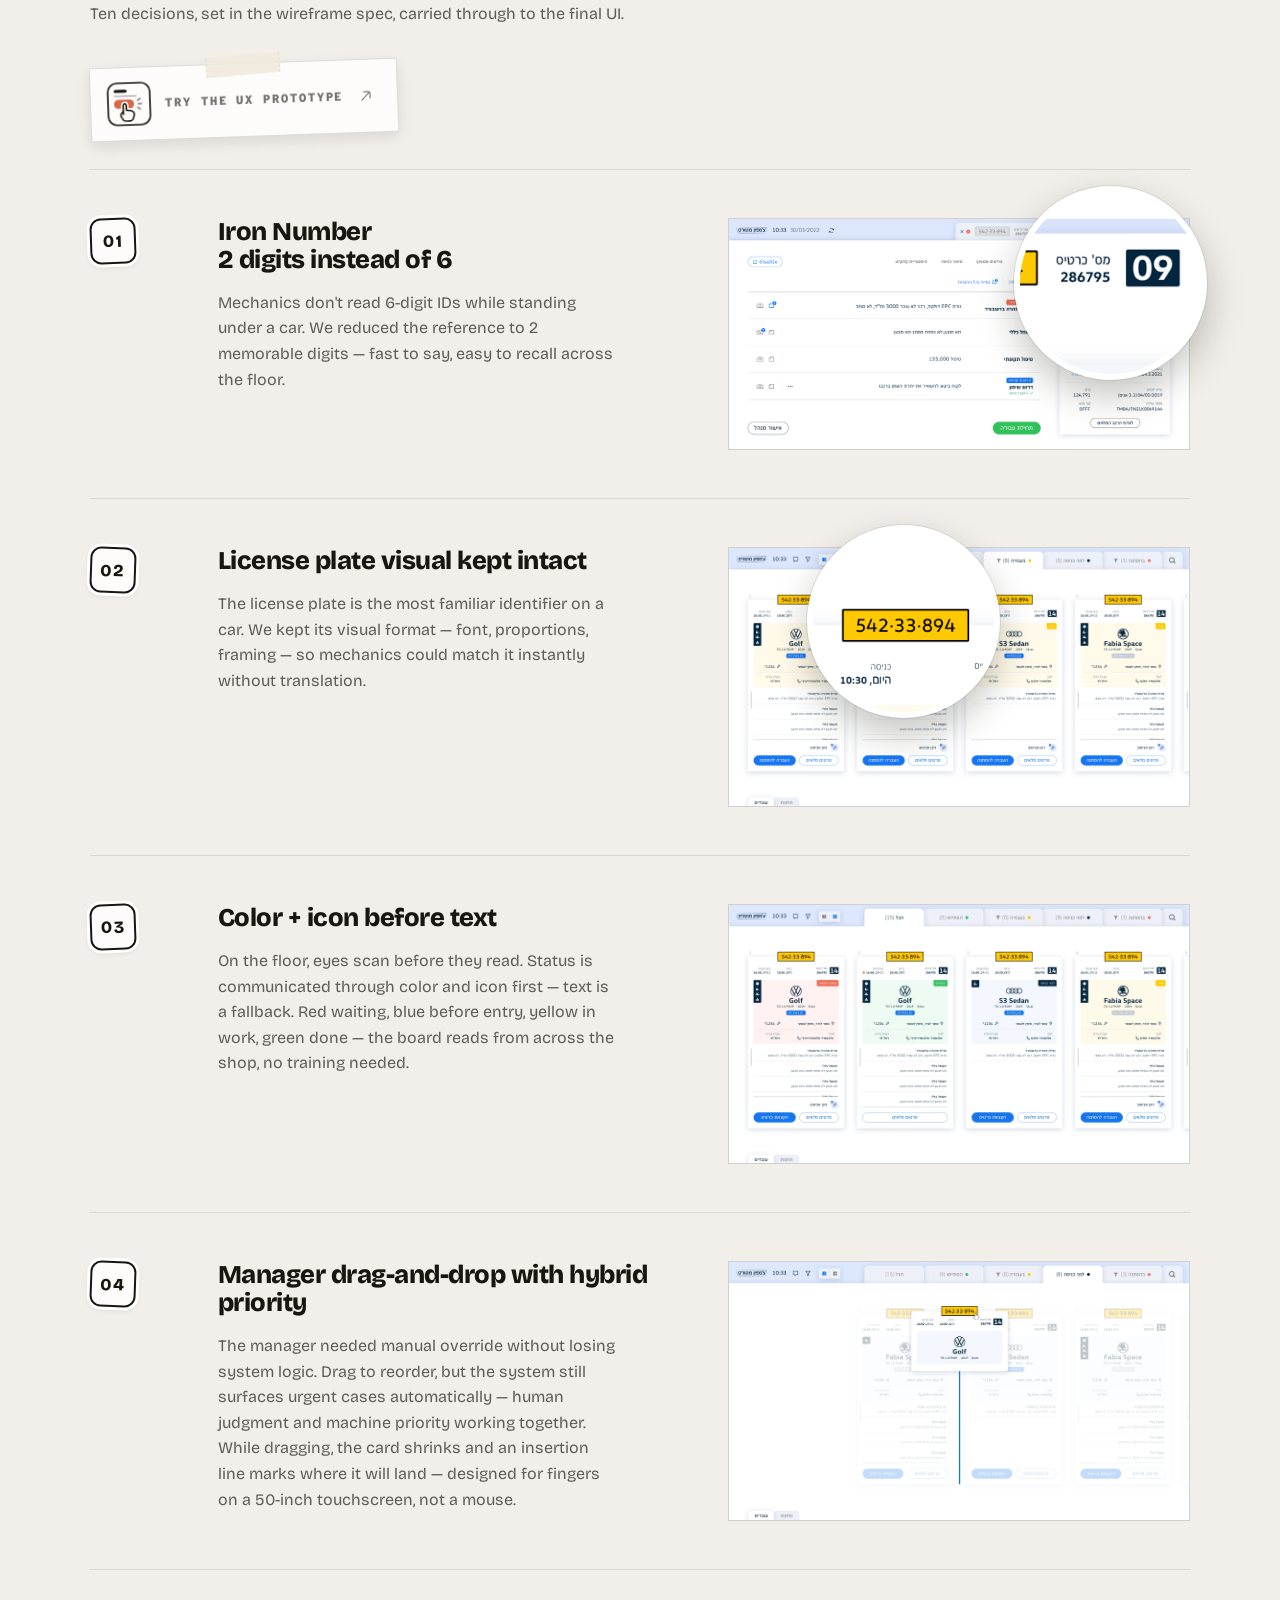
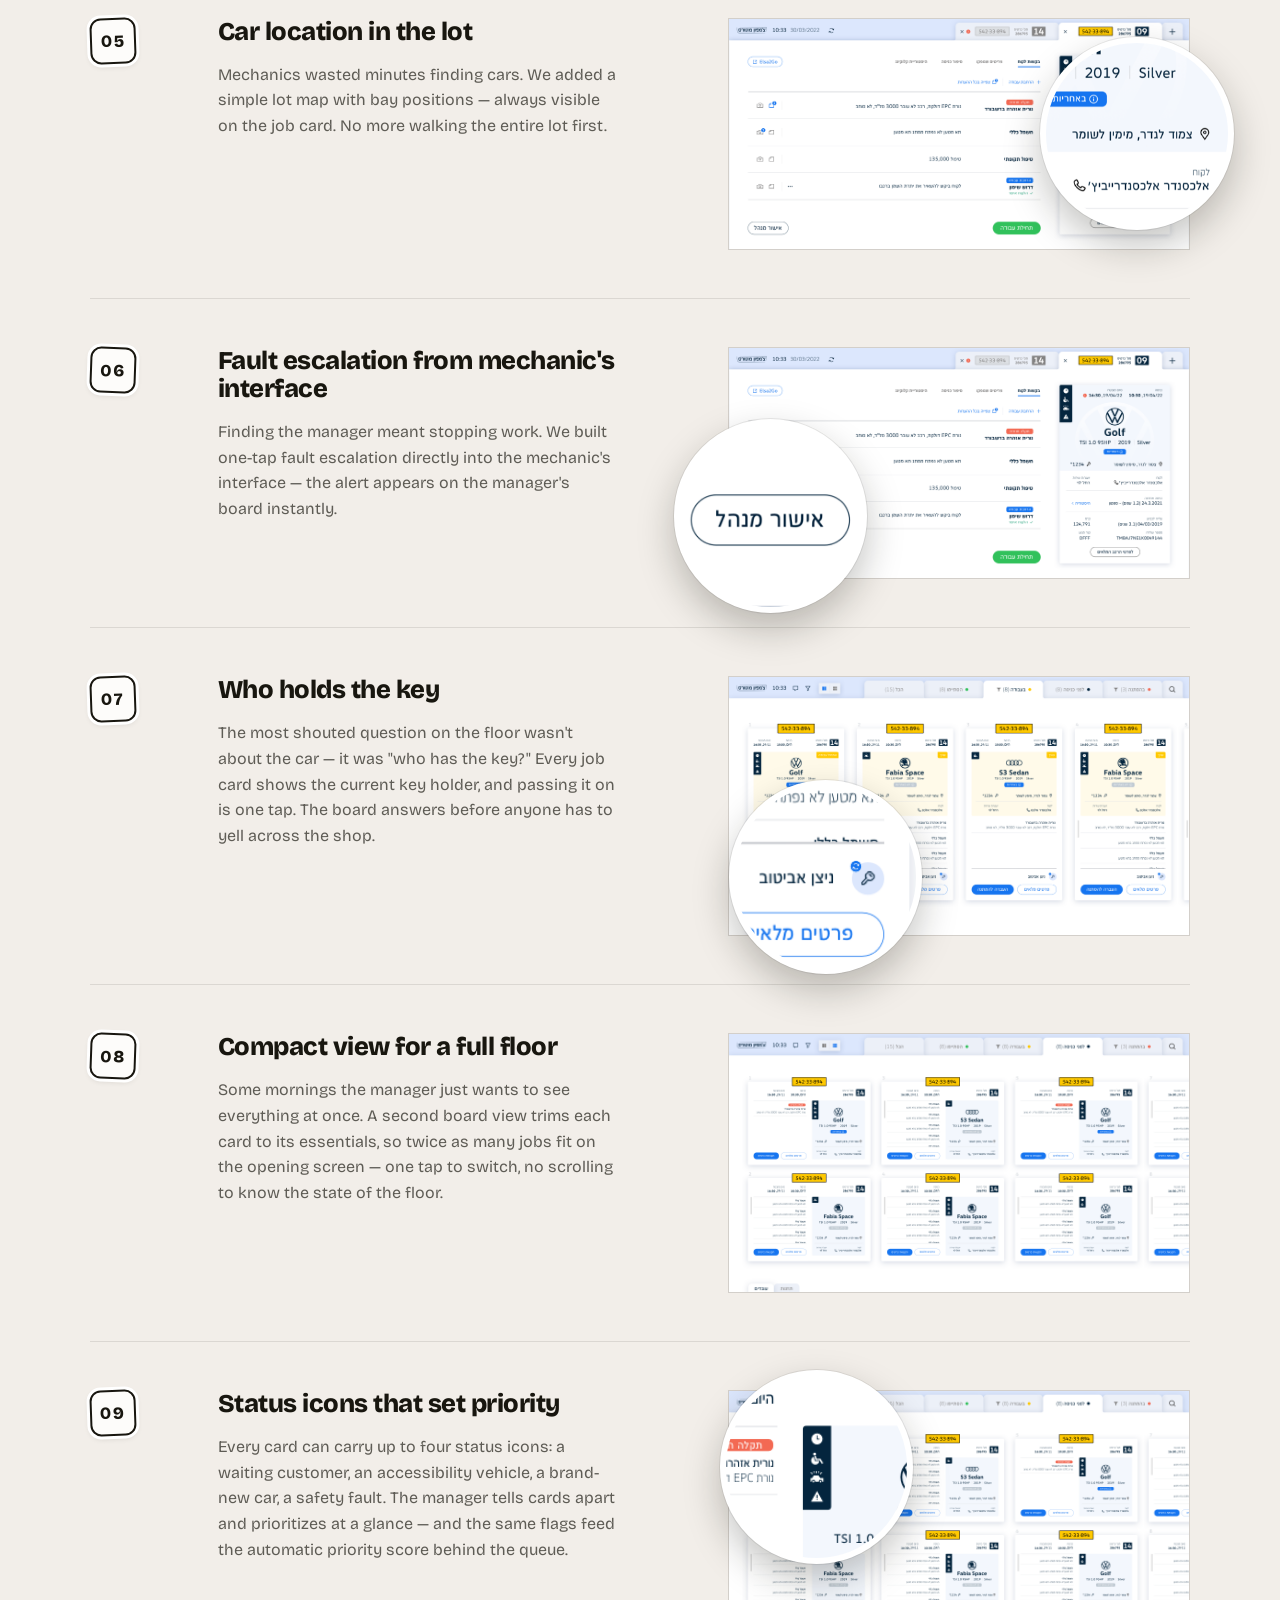
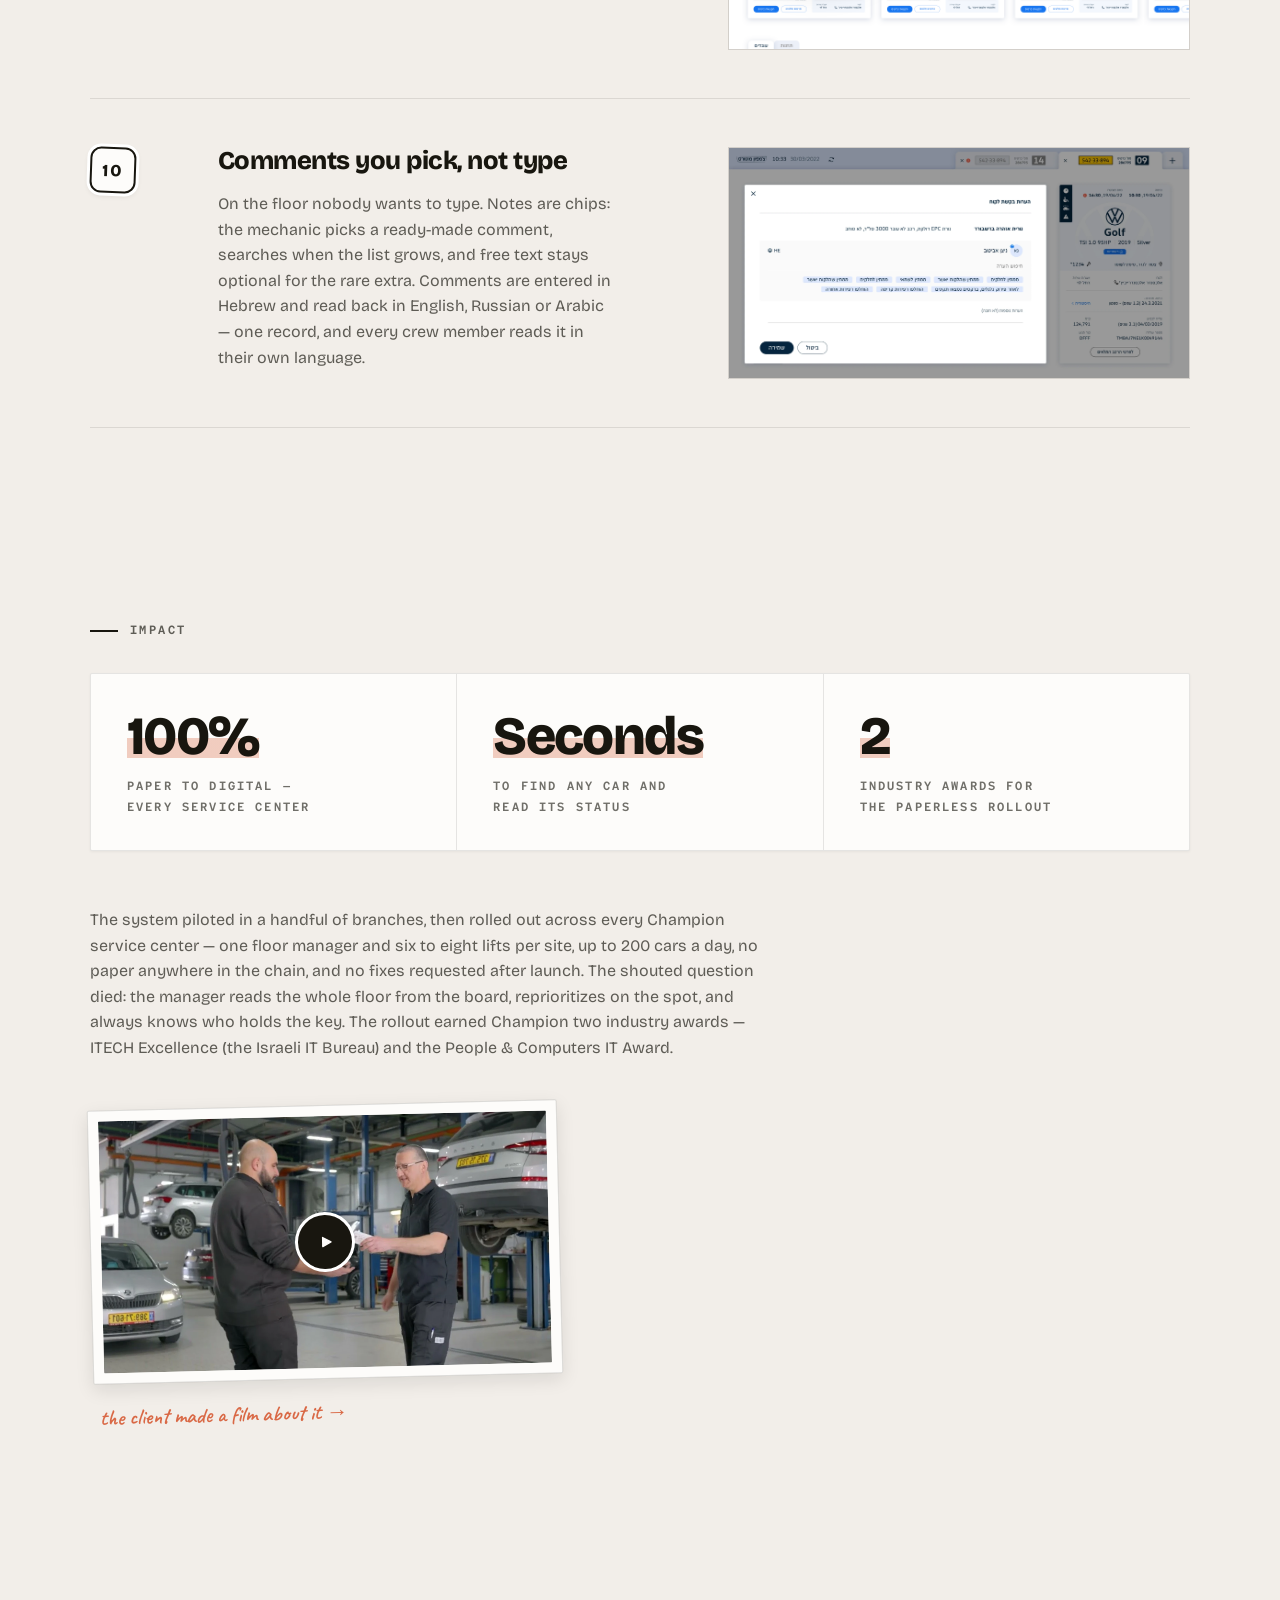
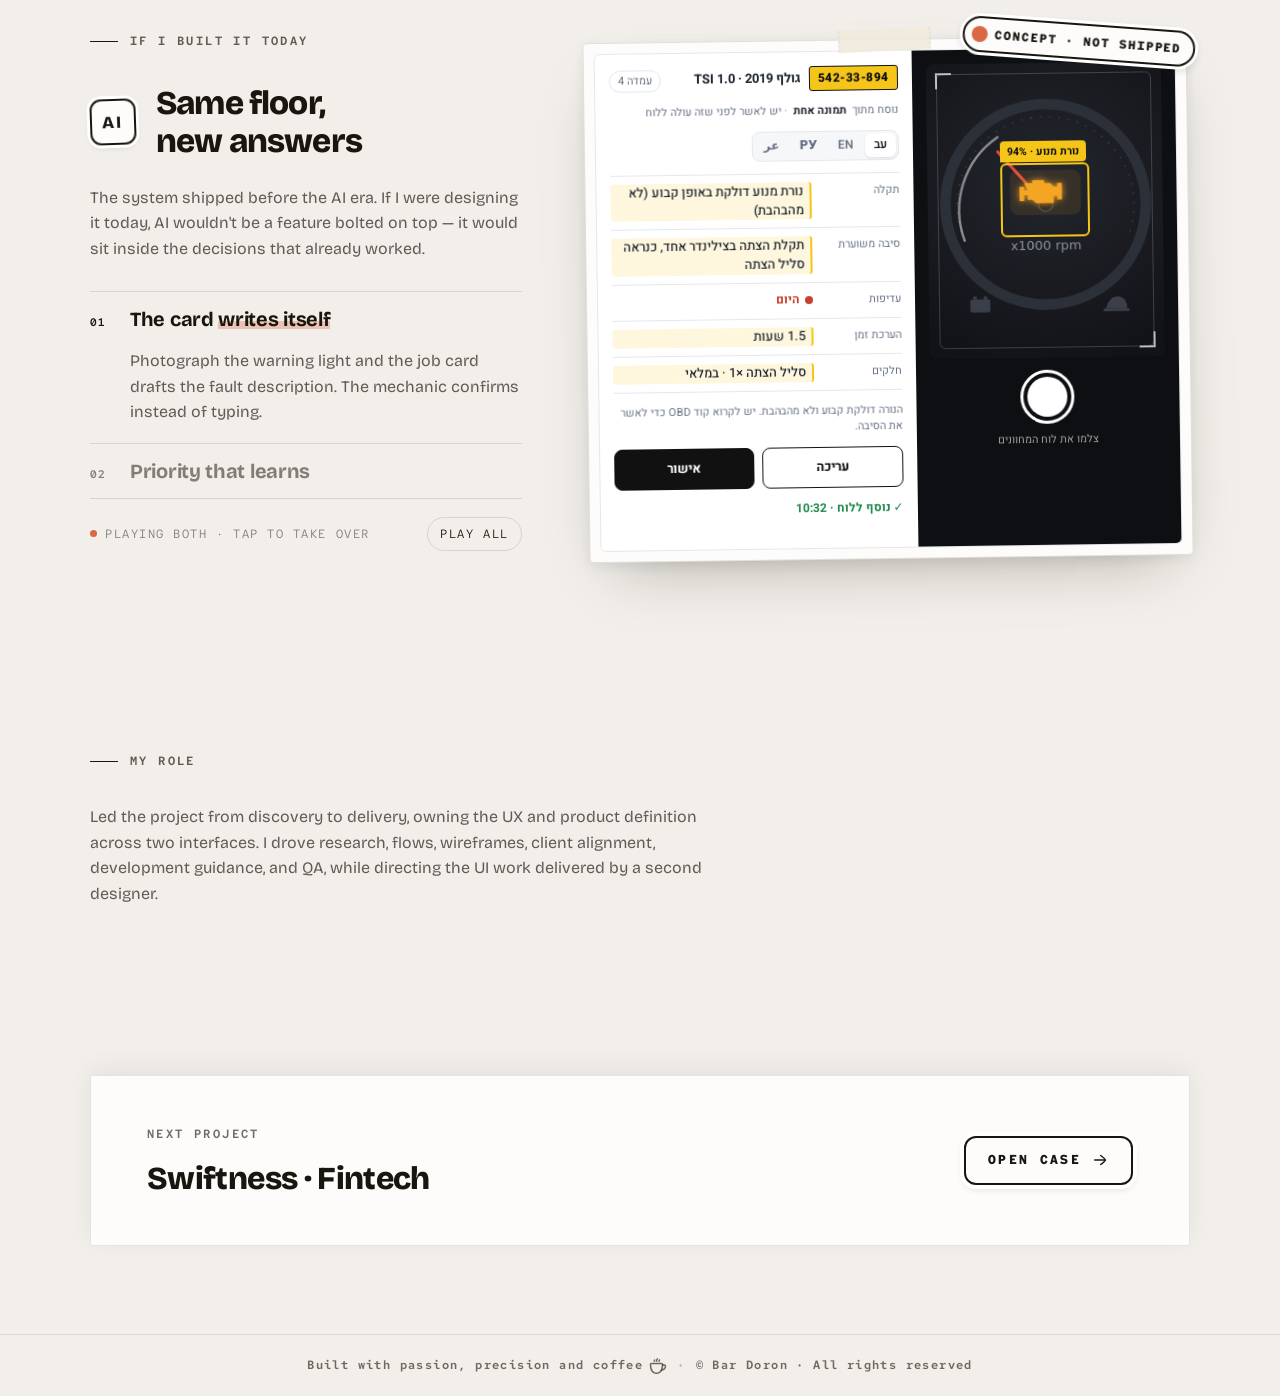
==== commit ebaab712: "Case pages: Goals subheadings match the other subheadings, shorter Champion stat labels - "For the t" ====
--- a/champion-motors.html
+++ b/champion-motors.html
@@ -1389,6 +1389,8 @@
   .result-stat-lbl, .stat-cell-lbl { text-wrap: balance; }
   /* three cards side by side: long words ("Consistency") shrink with the screen instead of pushing the row past its edge */
   @media (min-width: 861px) { .result-stat { min-width: 0; } .result-stat-num { font-size: clamp(36px, 4.2vw, 56px); } }
+  /* Goals: "For the team / For the business" share the decision-title size, like every other subheading */
+  .goal-title { font-size: clamp(20px, 2vw, 28px); font-variation-settings: 'opsz' 24, 'wght' 800; }
 </style>
 <script src="assets/track.js?v=5" async></script>
 </head>
@@ -1535,7 +1537,7 @@
       </div>
       <div class="stat-cell">
         <span class="stat-cell-num">6</span>
-        <span class="stat-cell-lbl">Digits in a car ID nobody reads from under a chassis</span>
+        <span class="stat-cell-lbl">Digit IDs nobody reads under a car</span>
       </div>
     </div>
   </div>
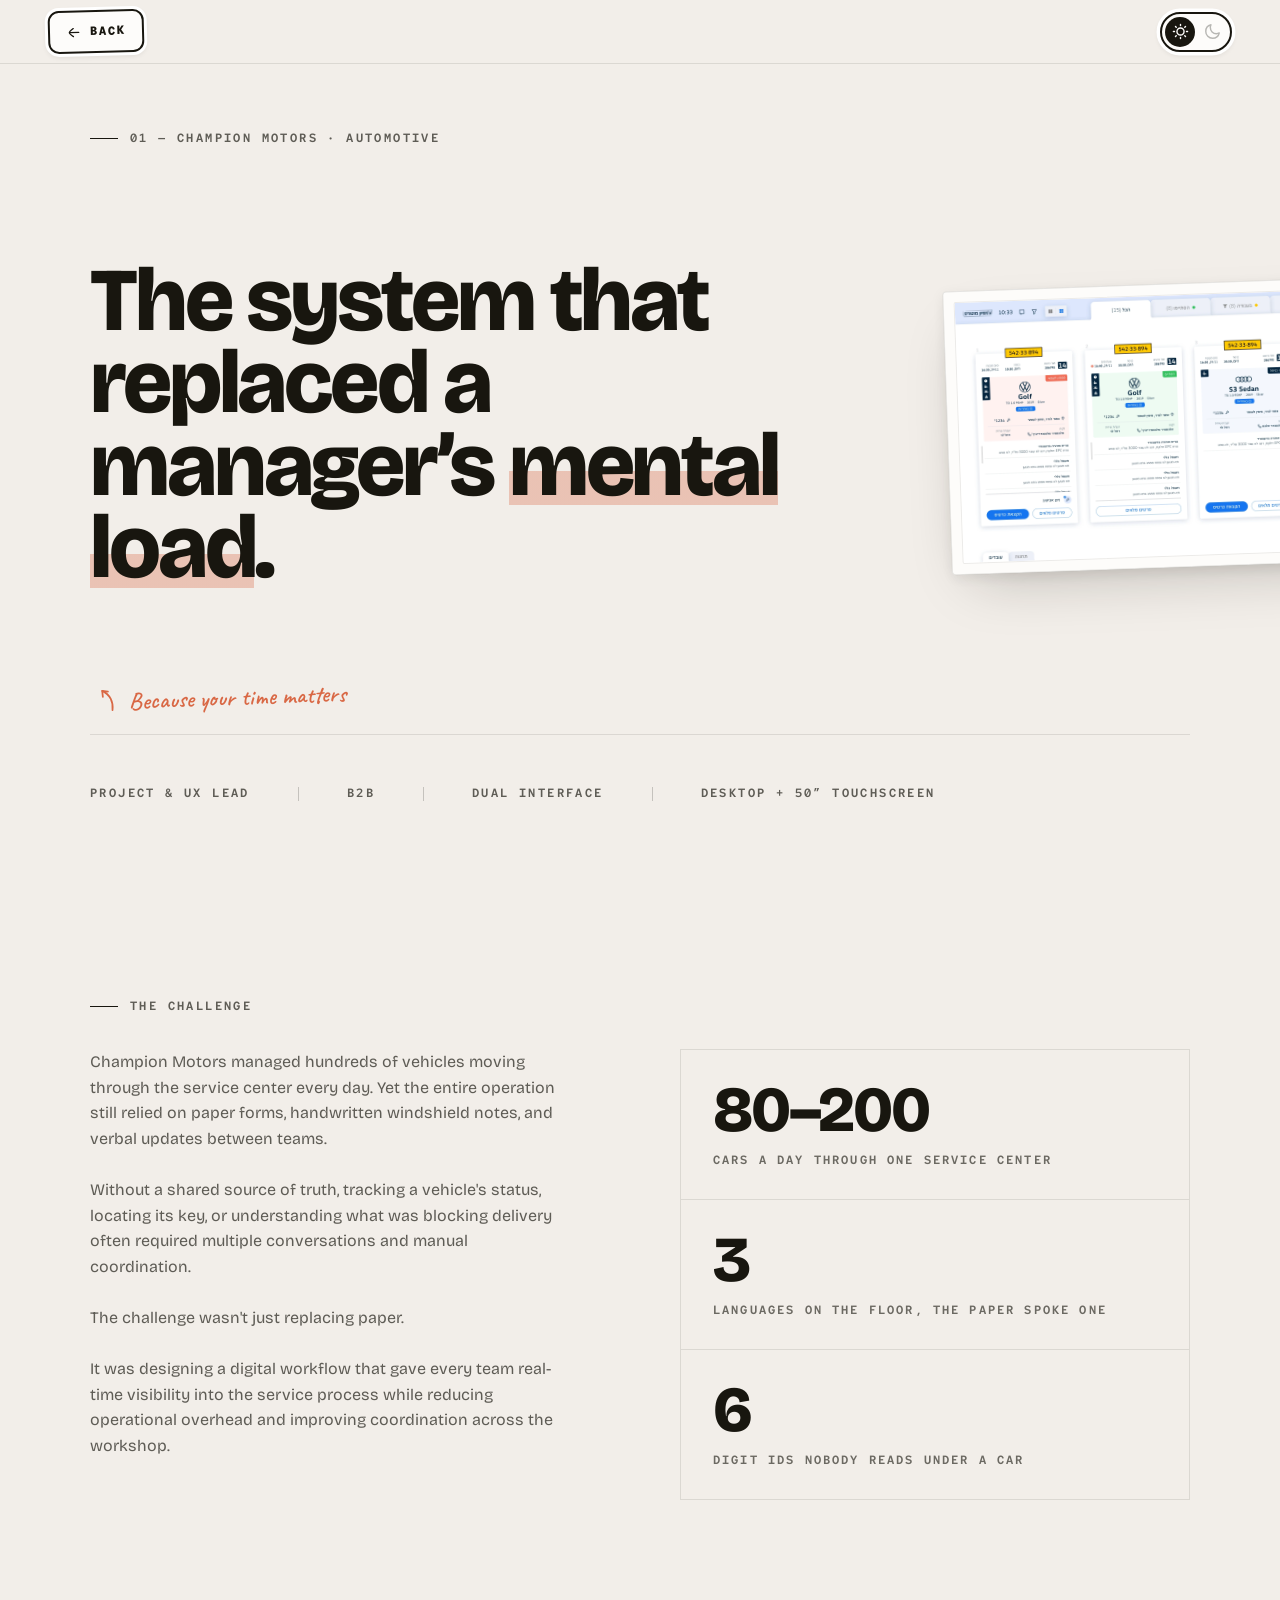
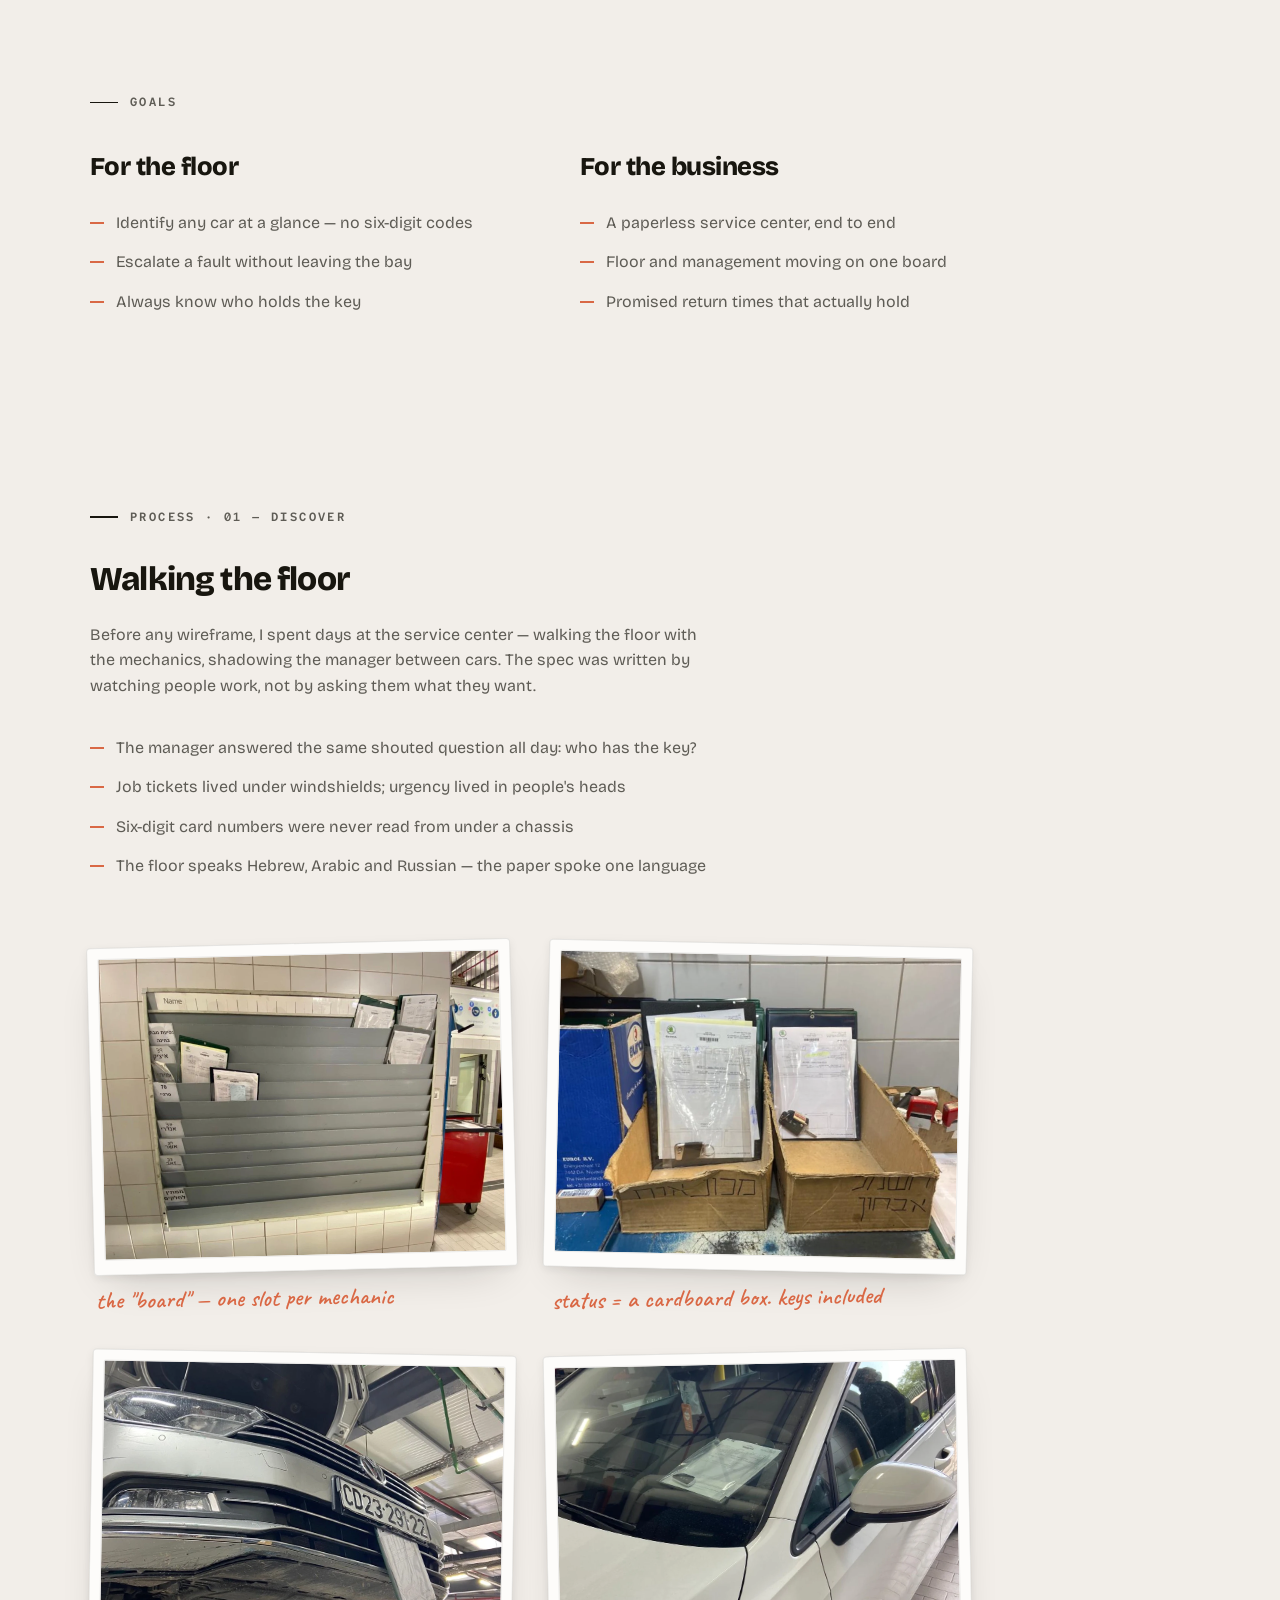
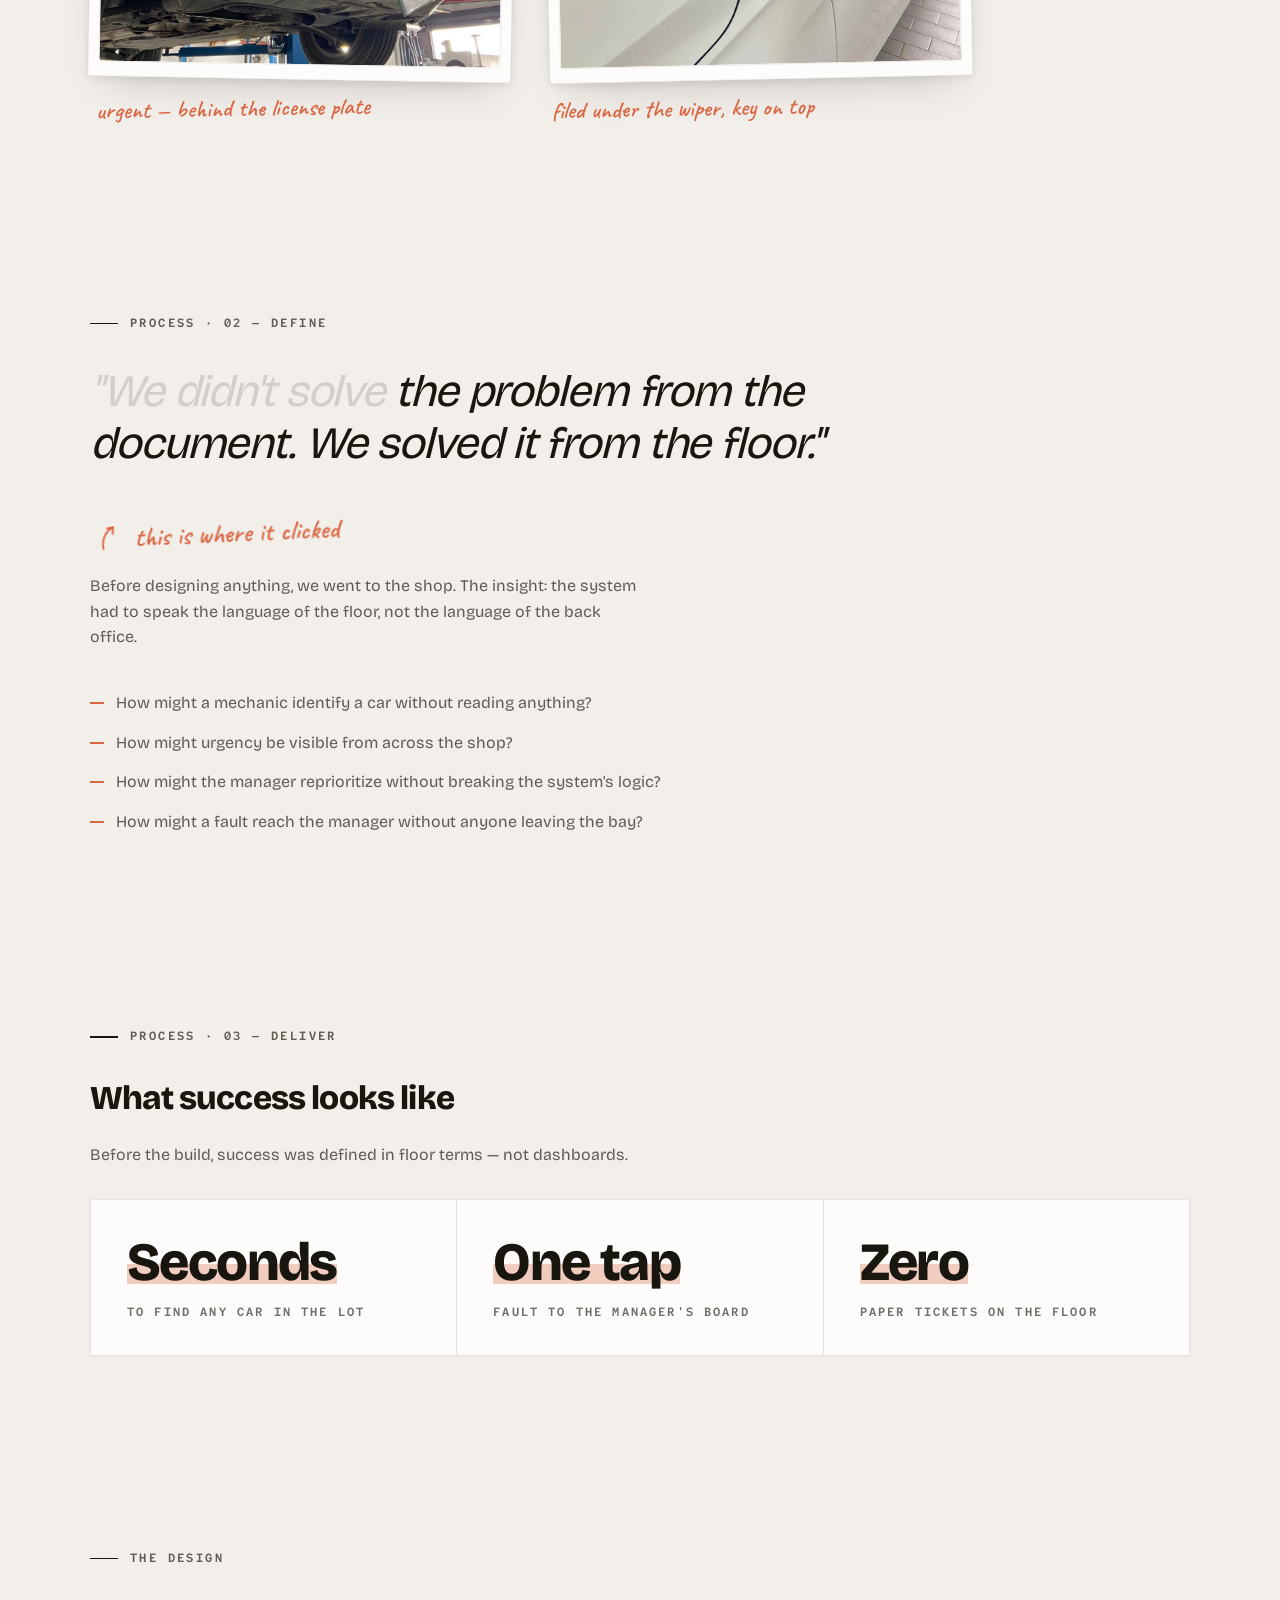
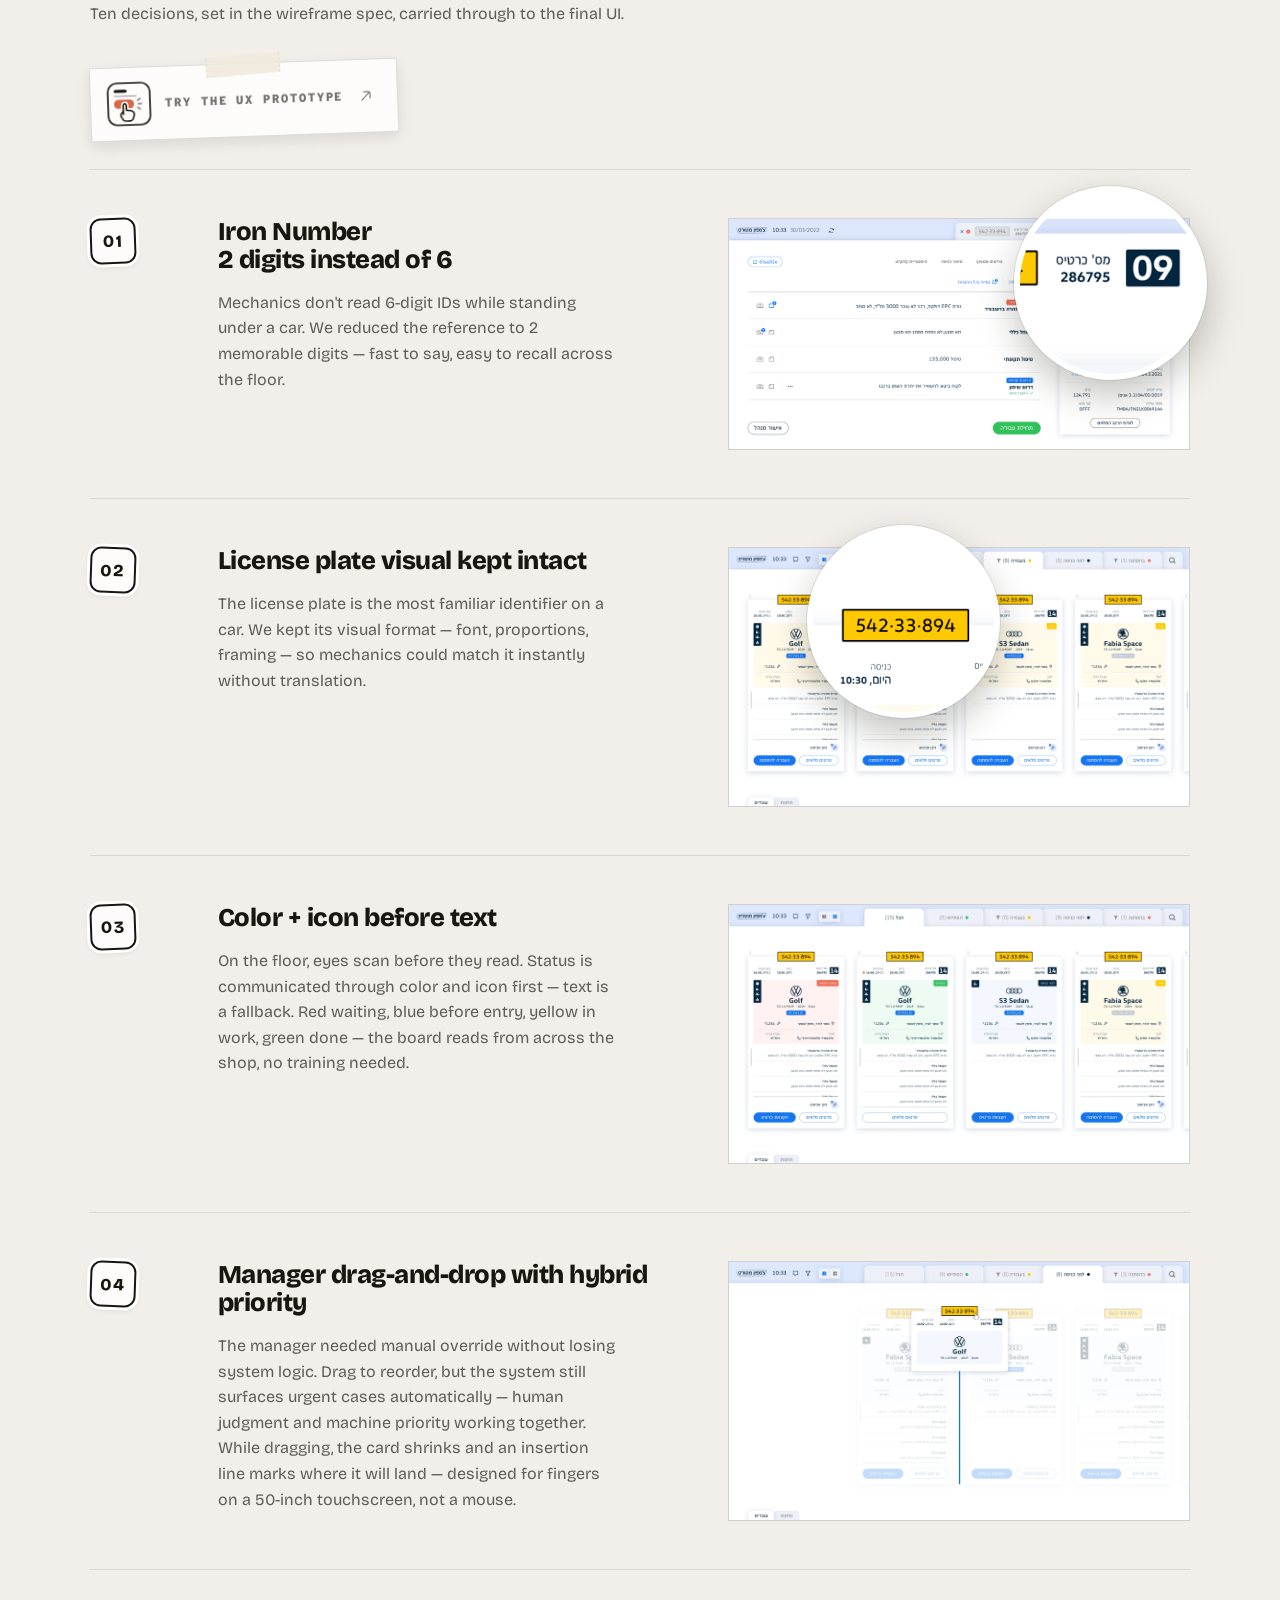
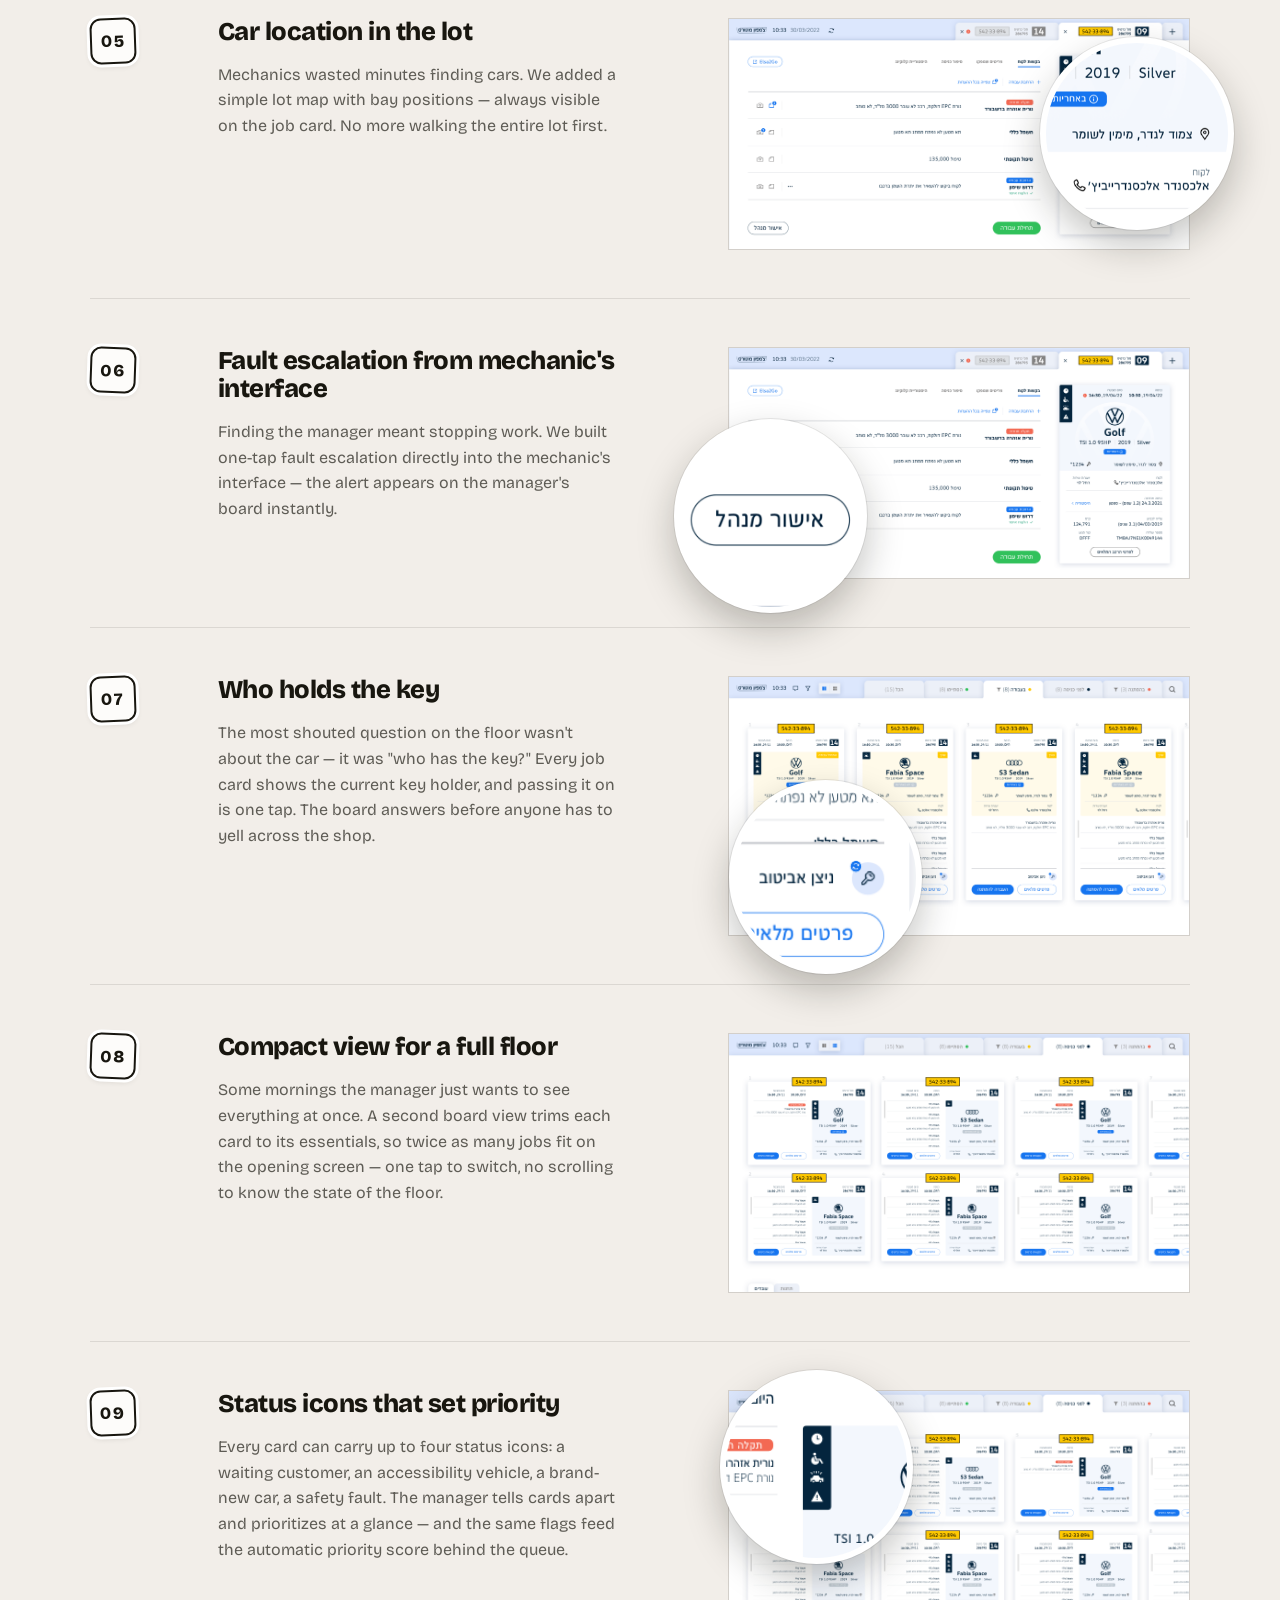
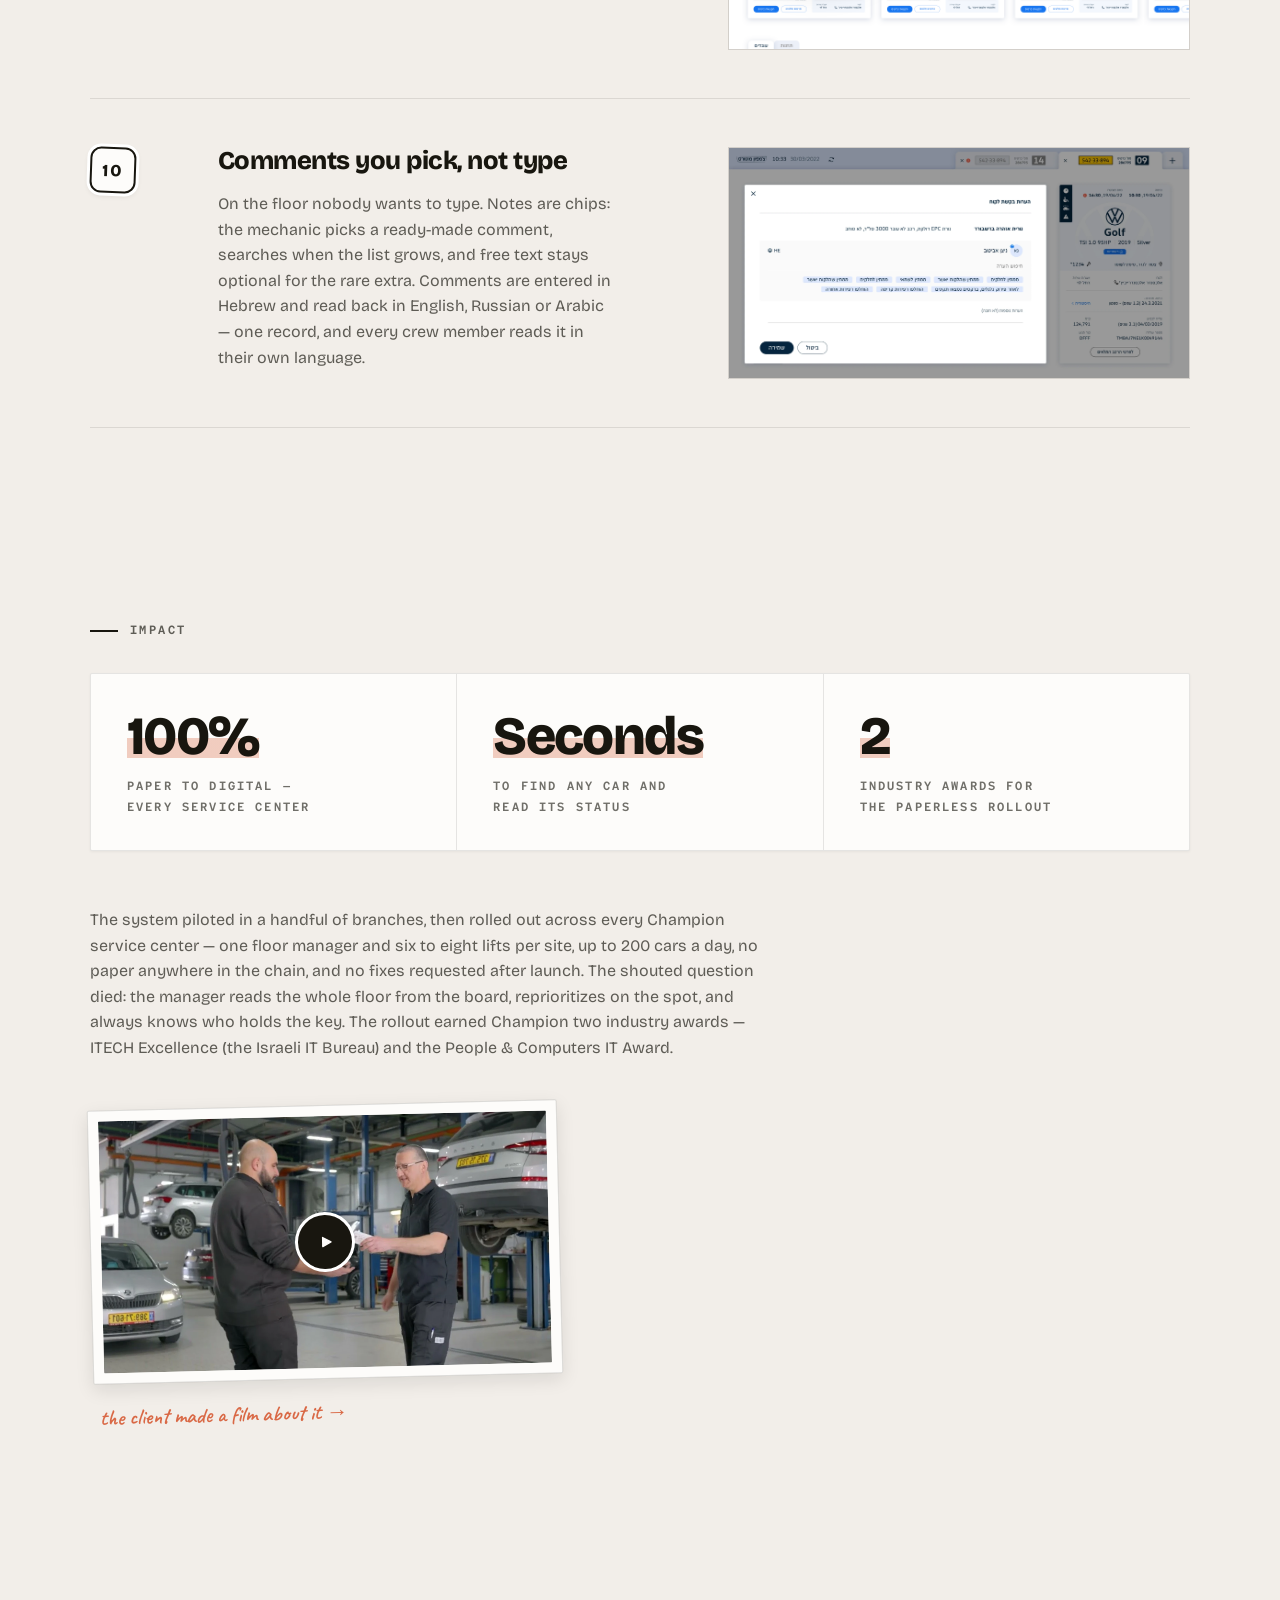
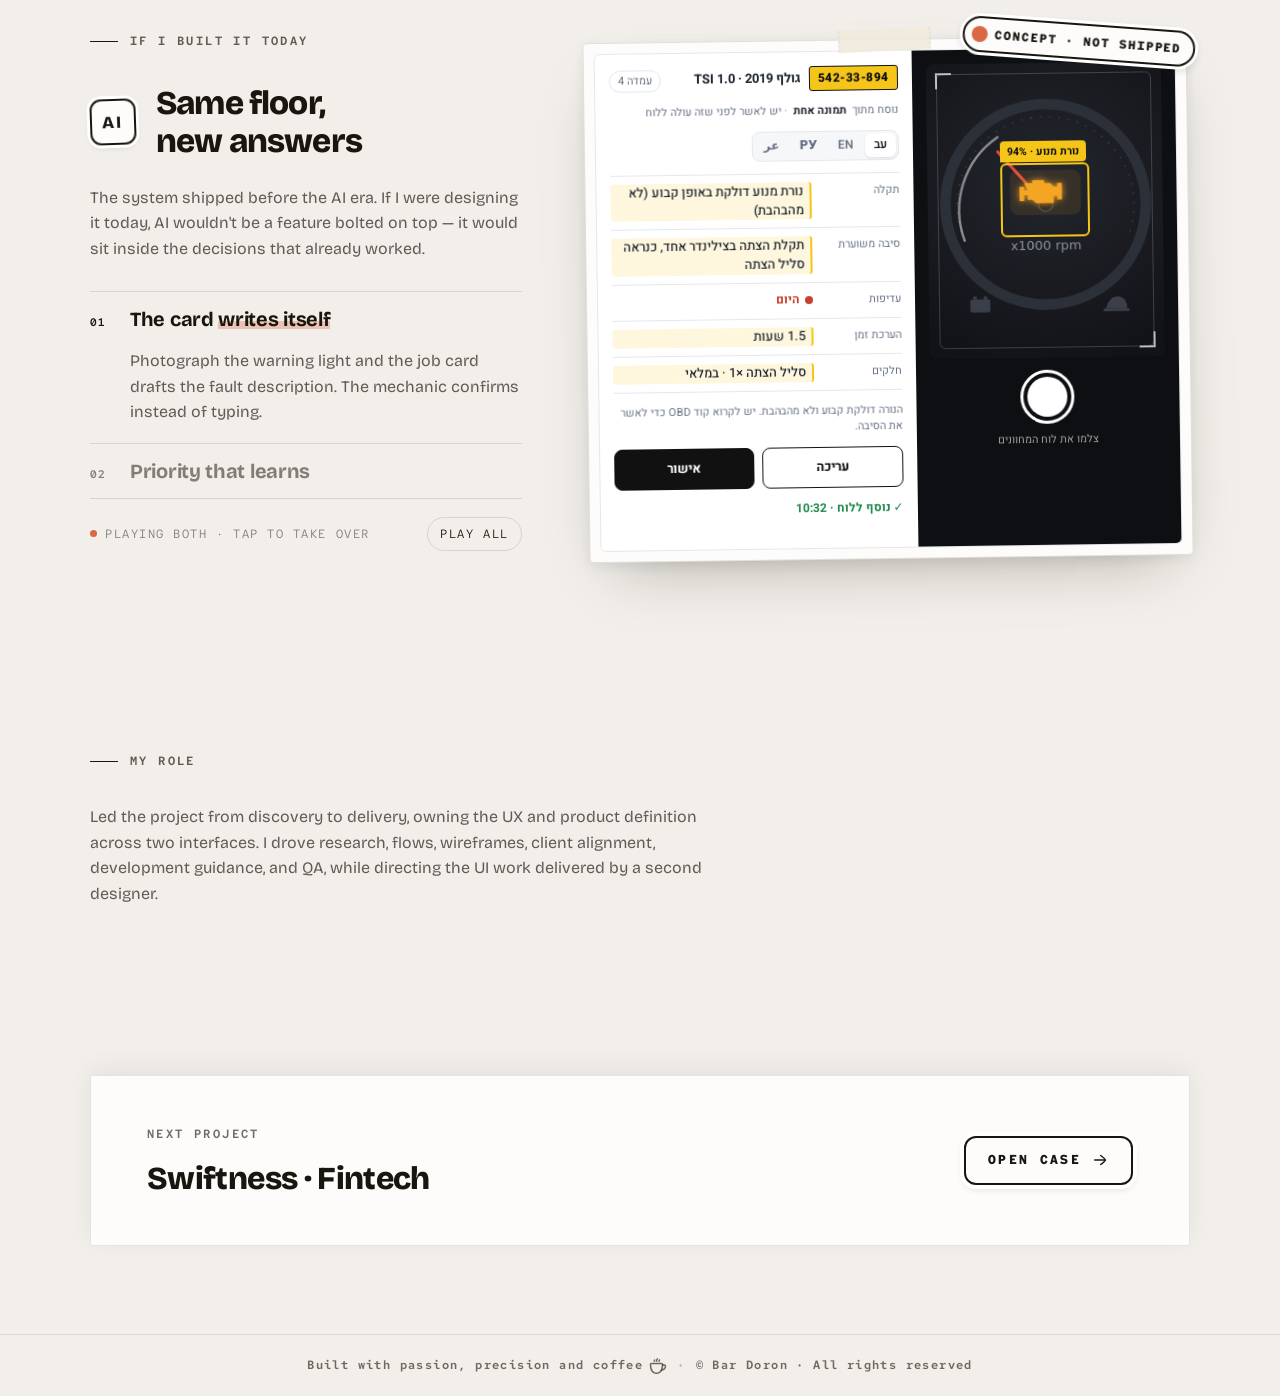
==== commit e4e00dc8: "Champion Challenge: comma instead of dash in the languages label Co-Authored-By: Claude Opus 5.5 <no" ====
--- a/champion-motors.html
+++ b/champion-motors.html
@@ -1533,7 +1533,7 @@
       </div>
       <div class="stat-cell">
         <span class="stat-cell-num">3</span>
-        <span class="stat-cell-lbl">Languages on the floor — the paper spoke one</span>
+        <span class="stat-cell-lbl">Languages on the floor, the paper spoke one</span>
       </div>
       <div class="stat-cell">
         <span class="stat-cell-num">6</span>
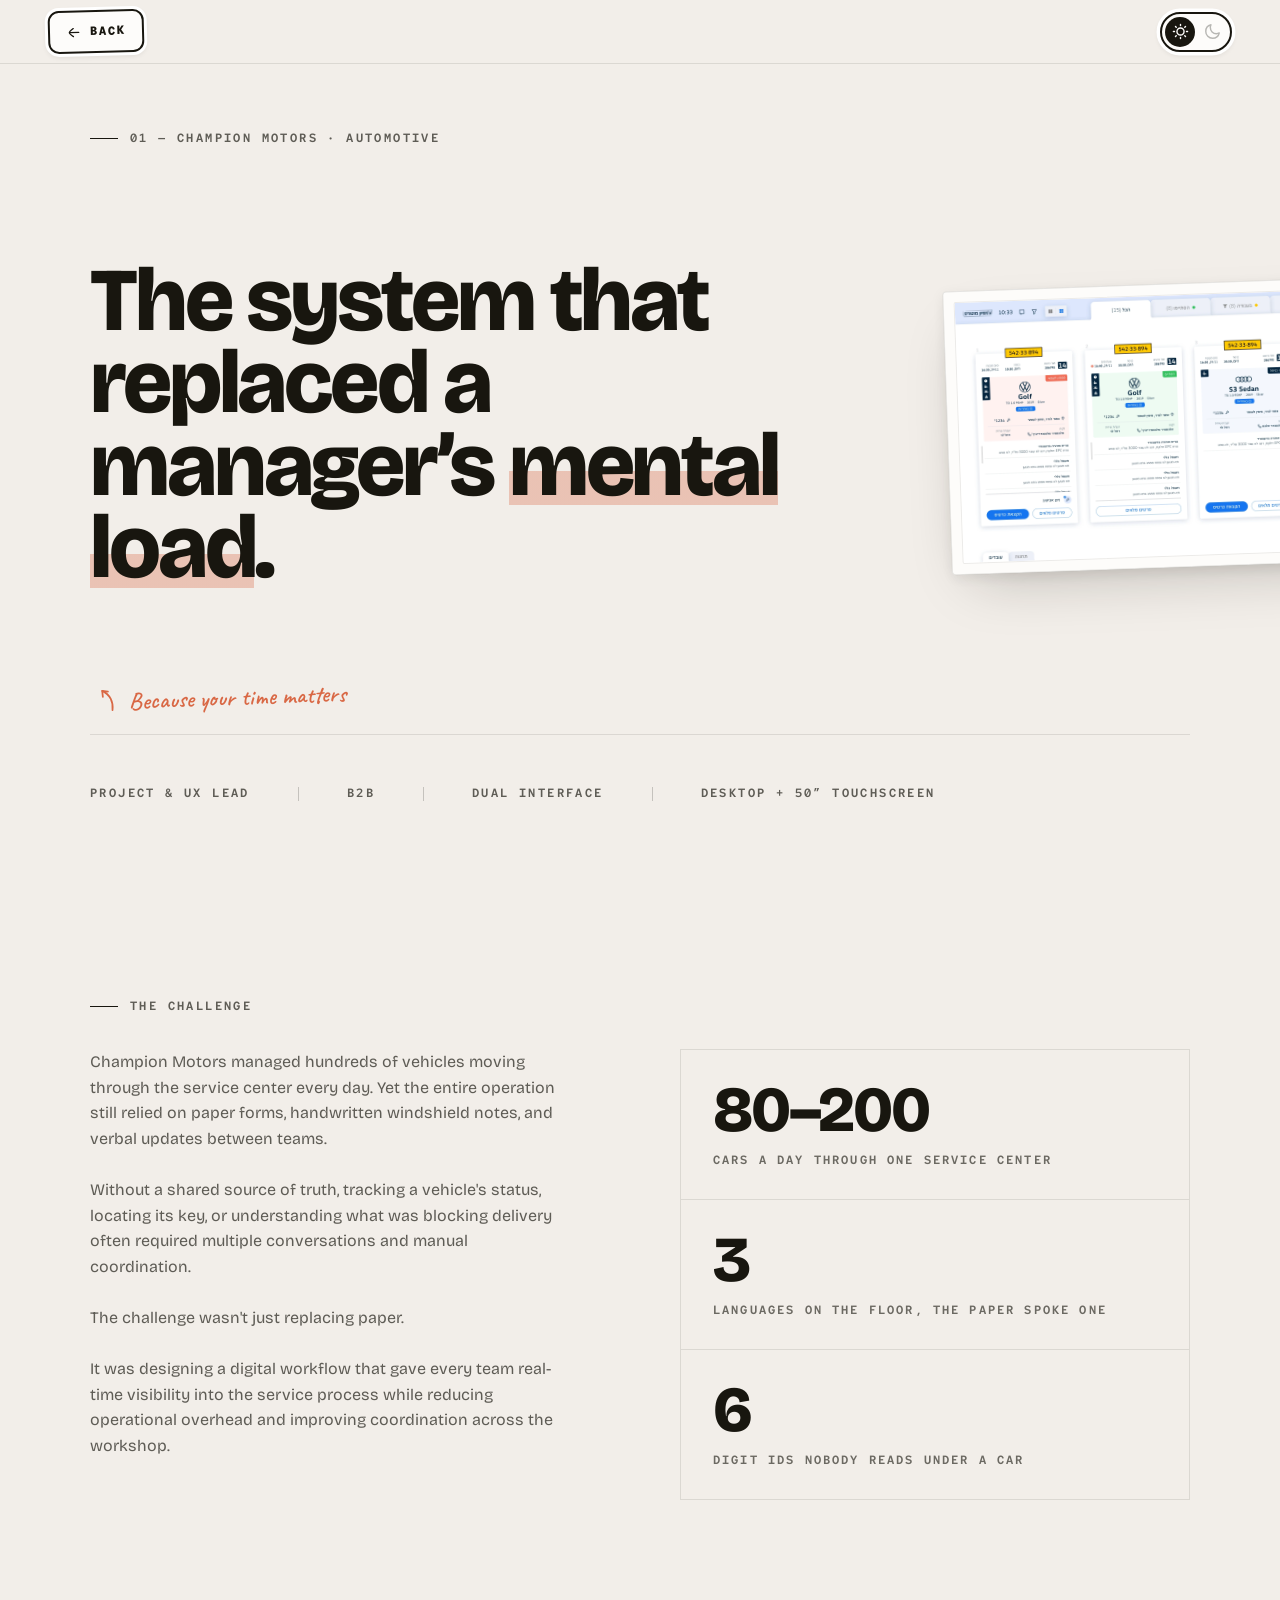
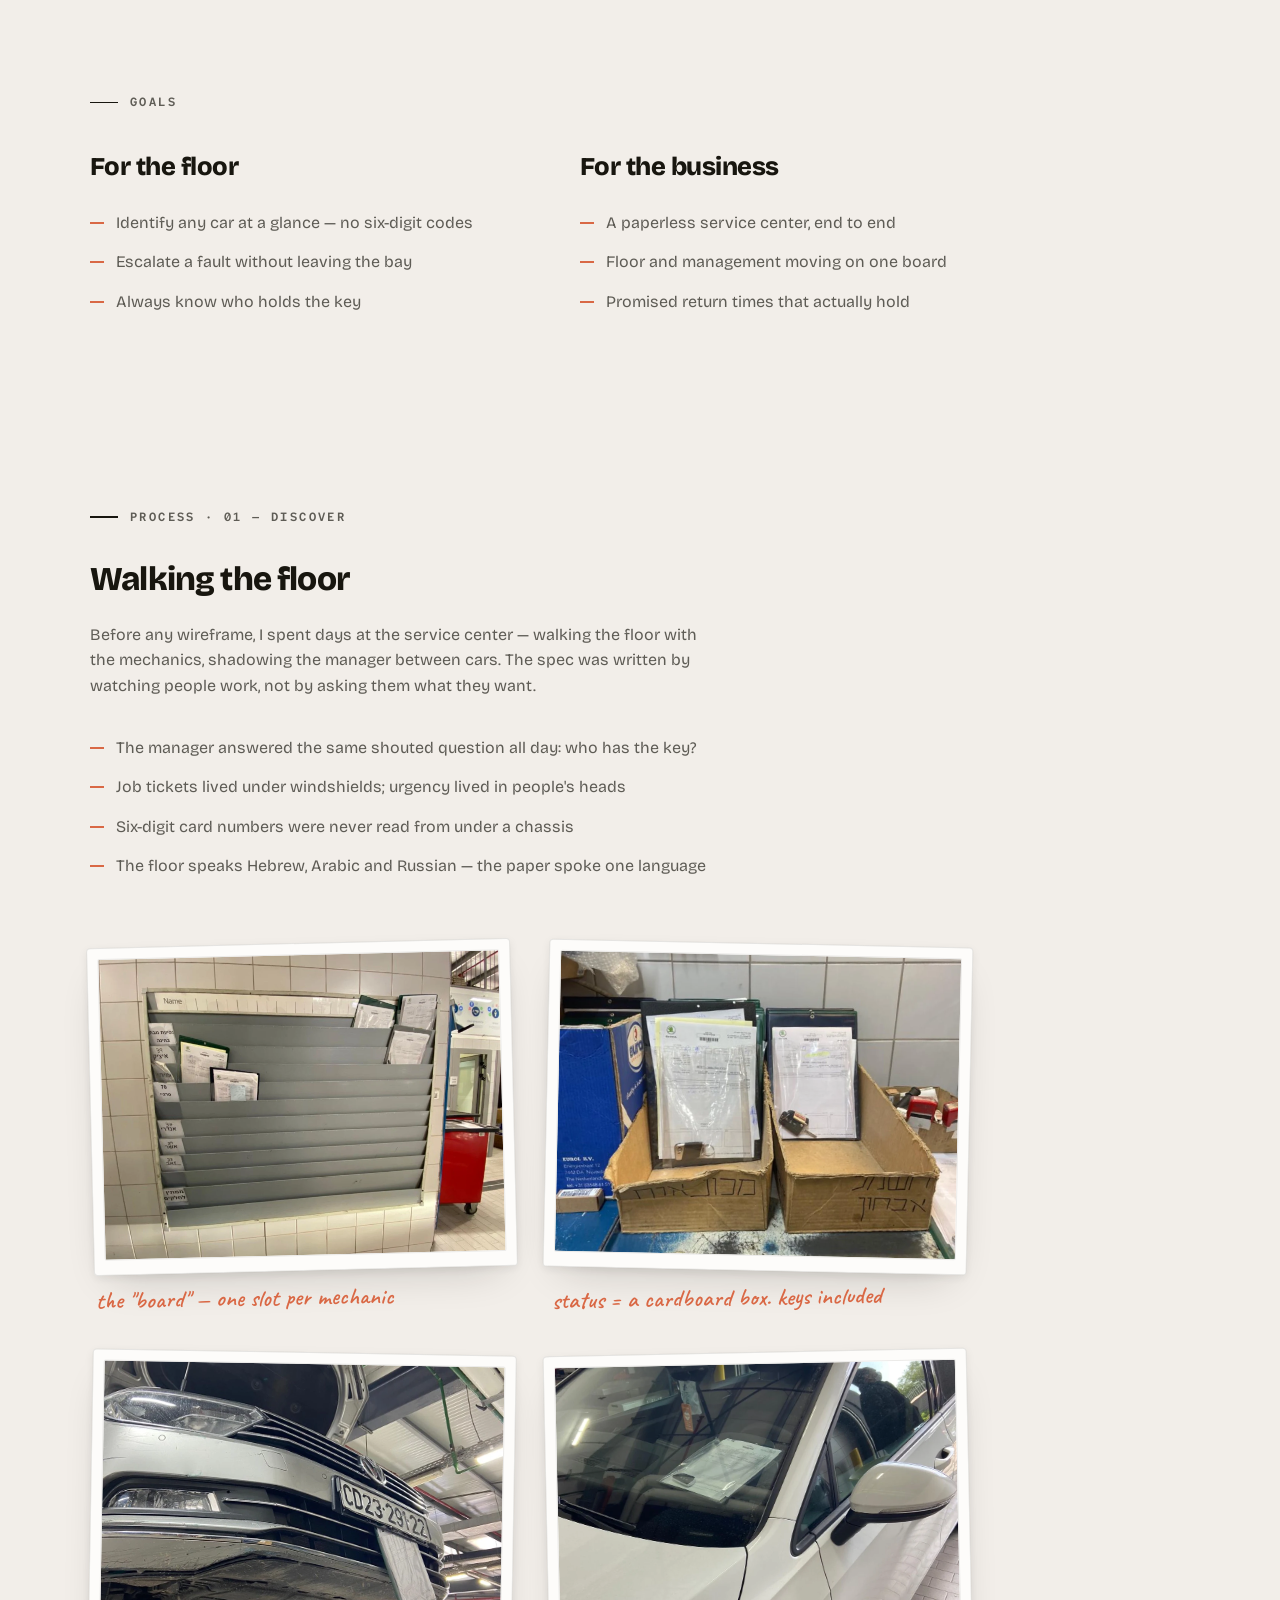
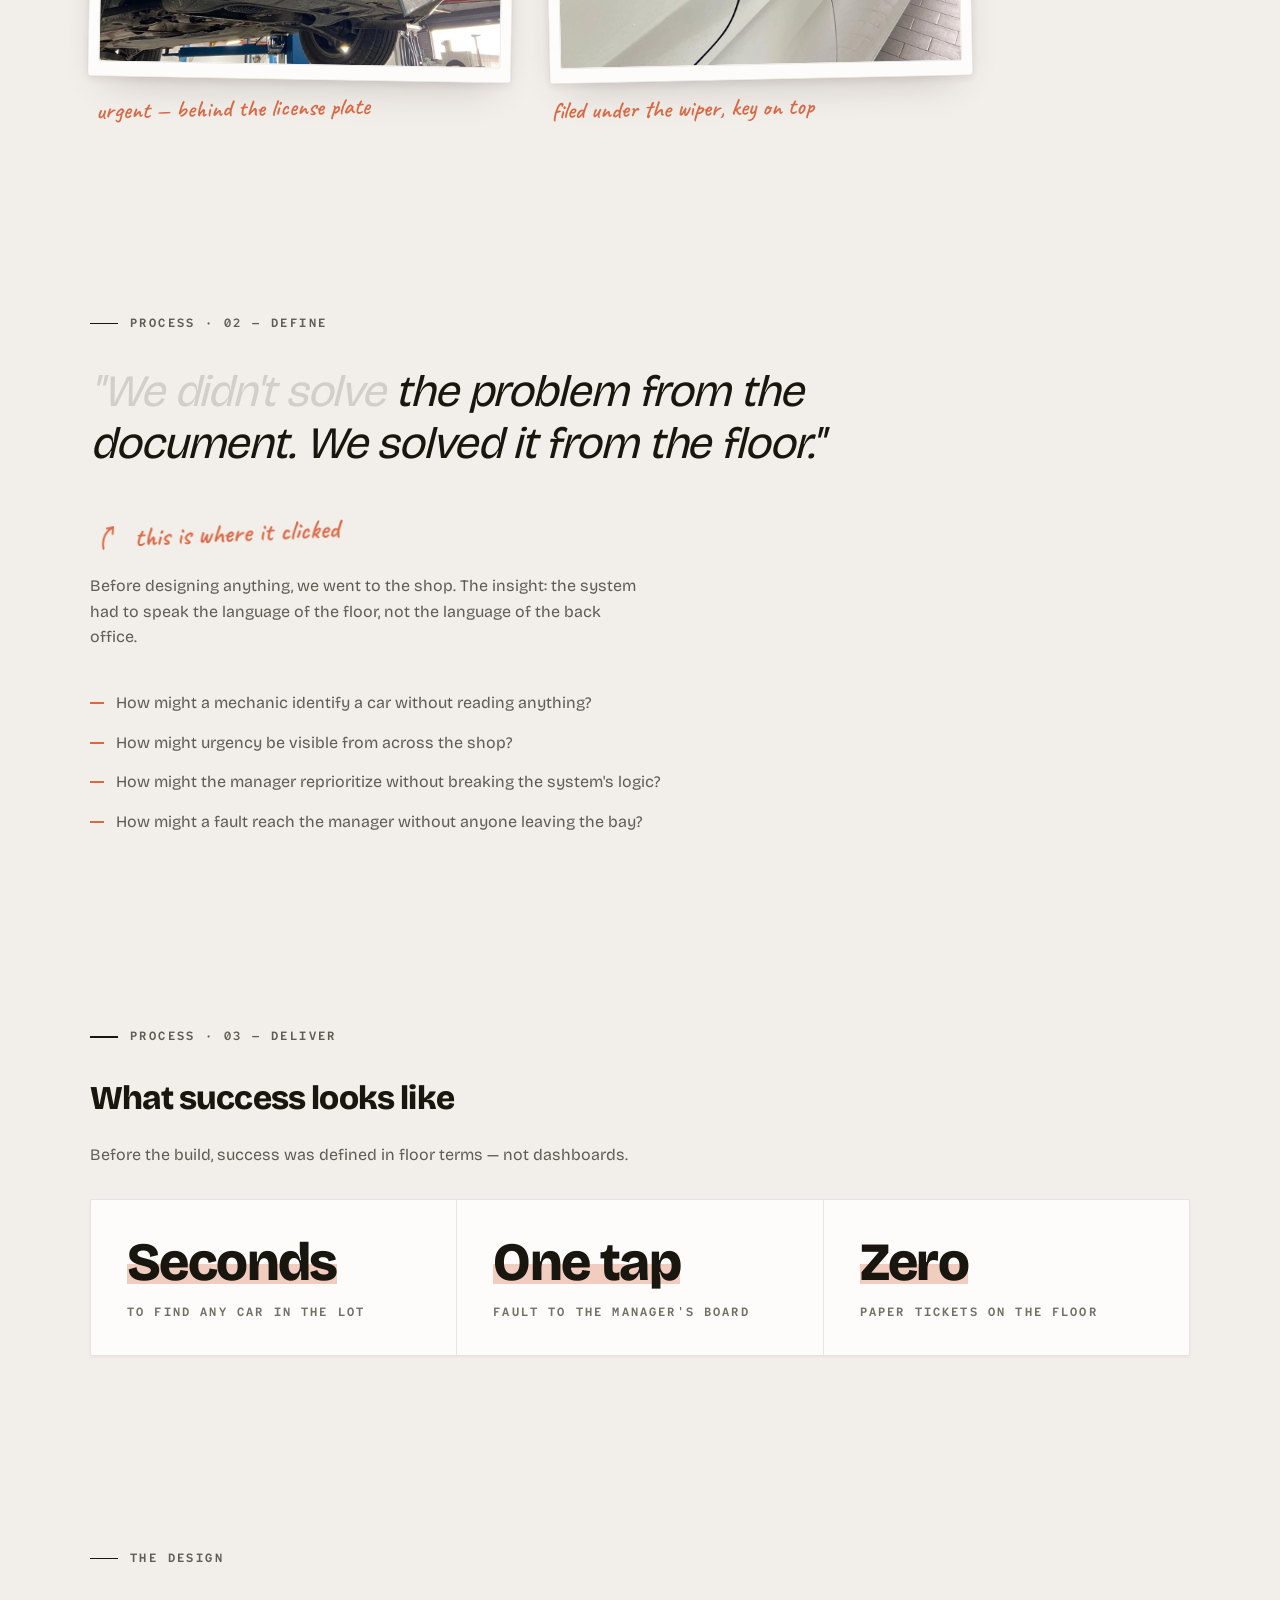
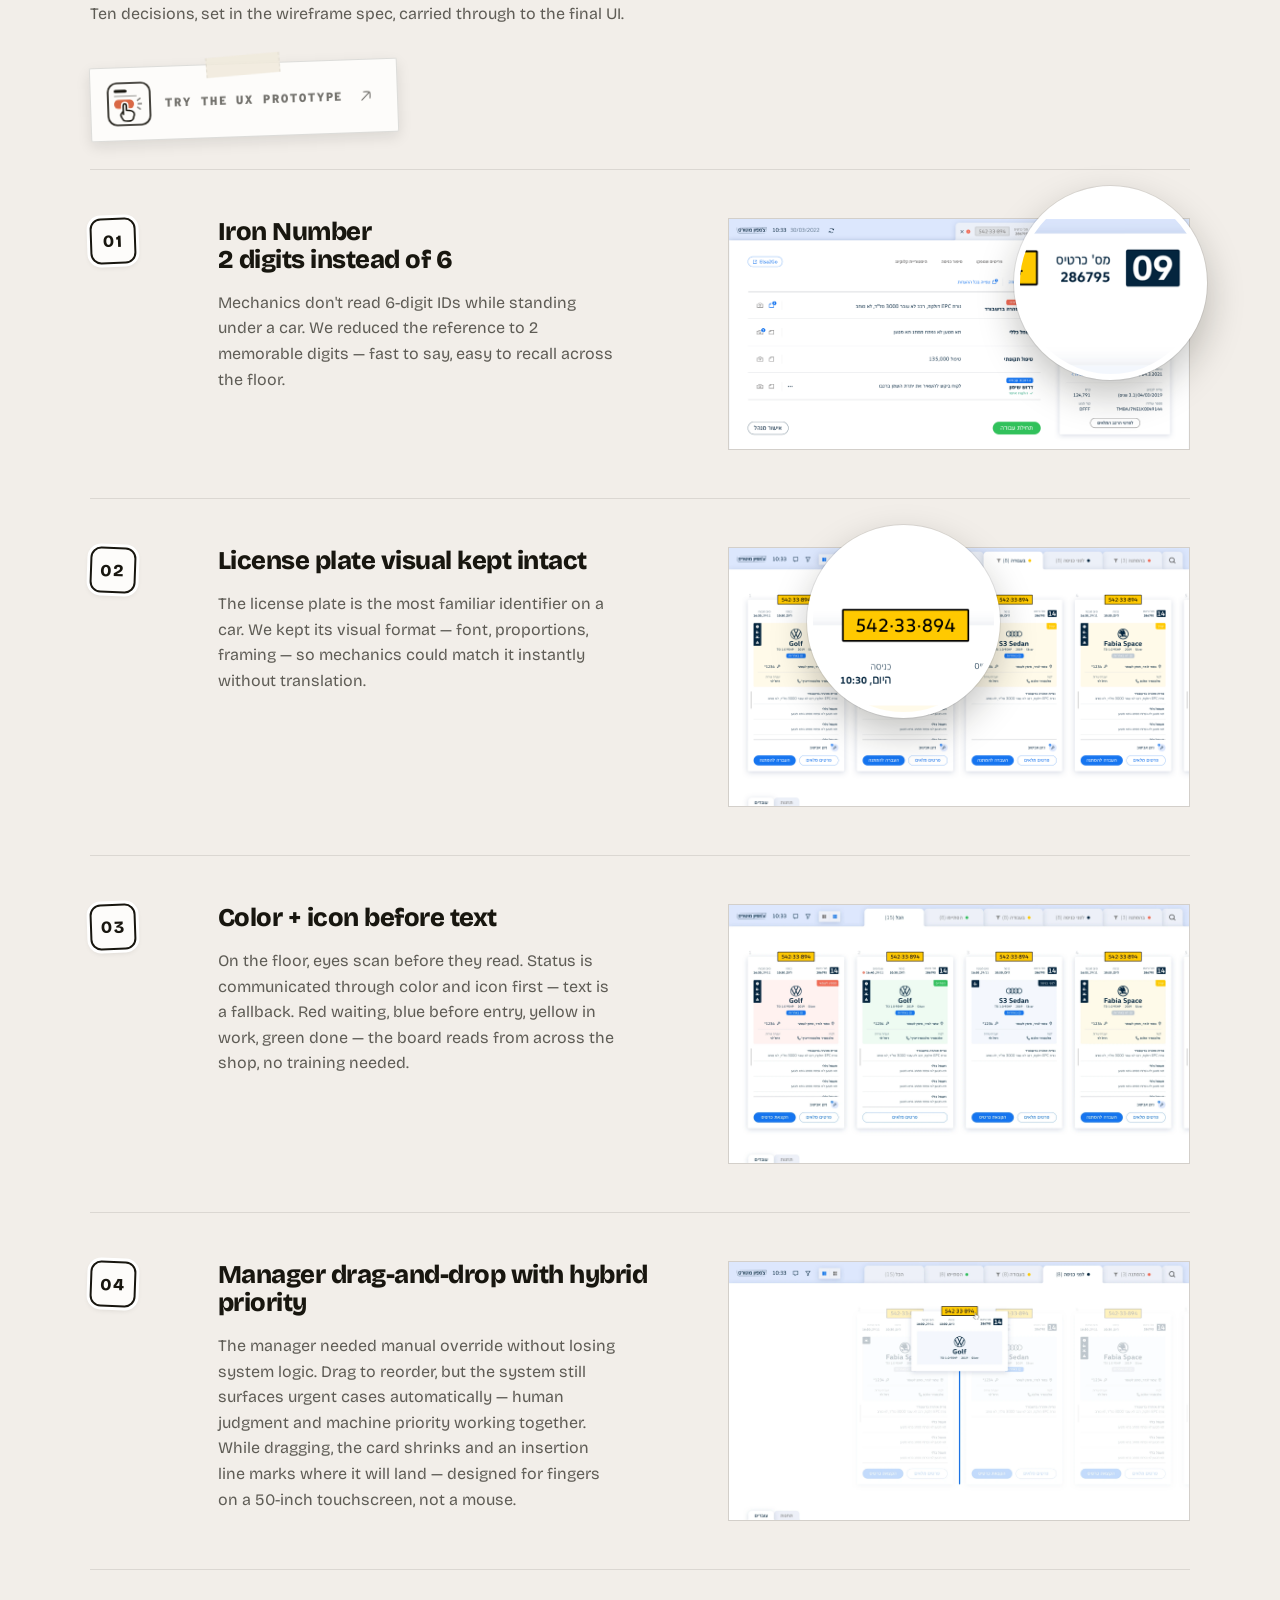
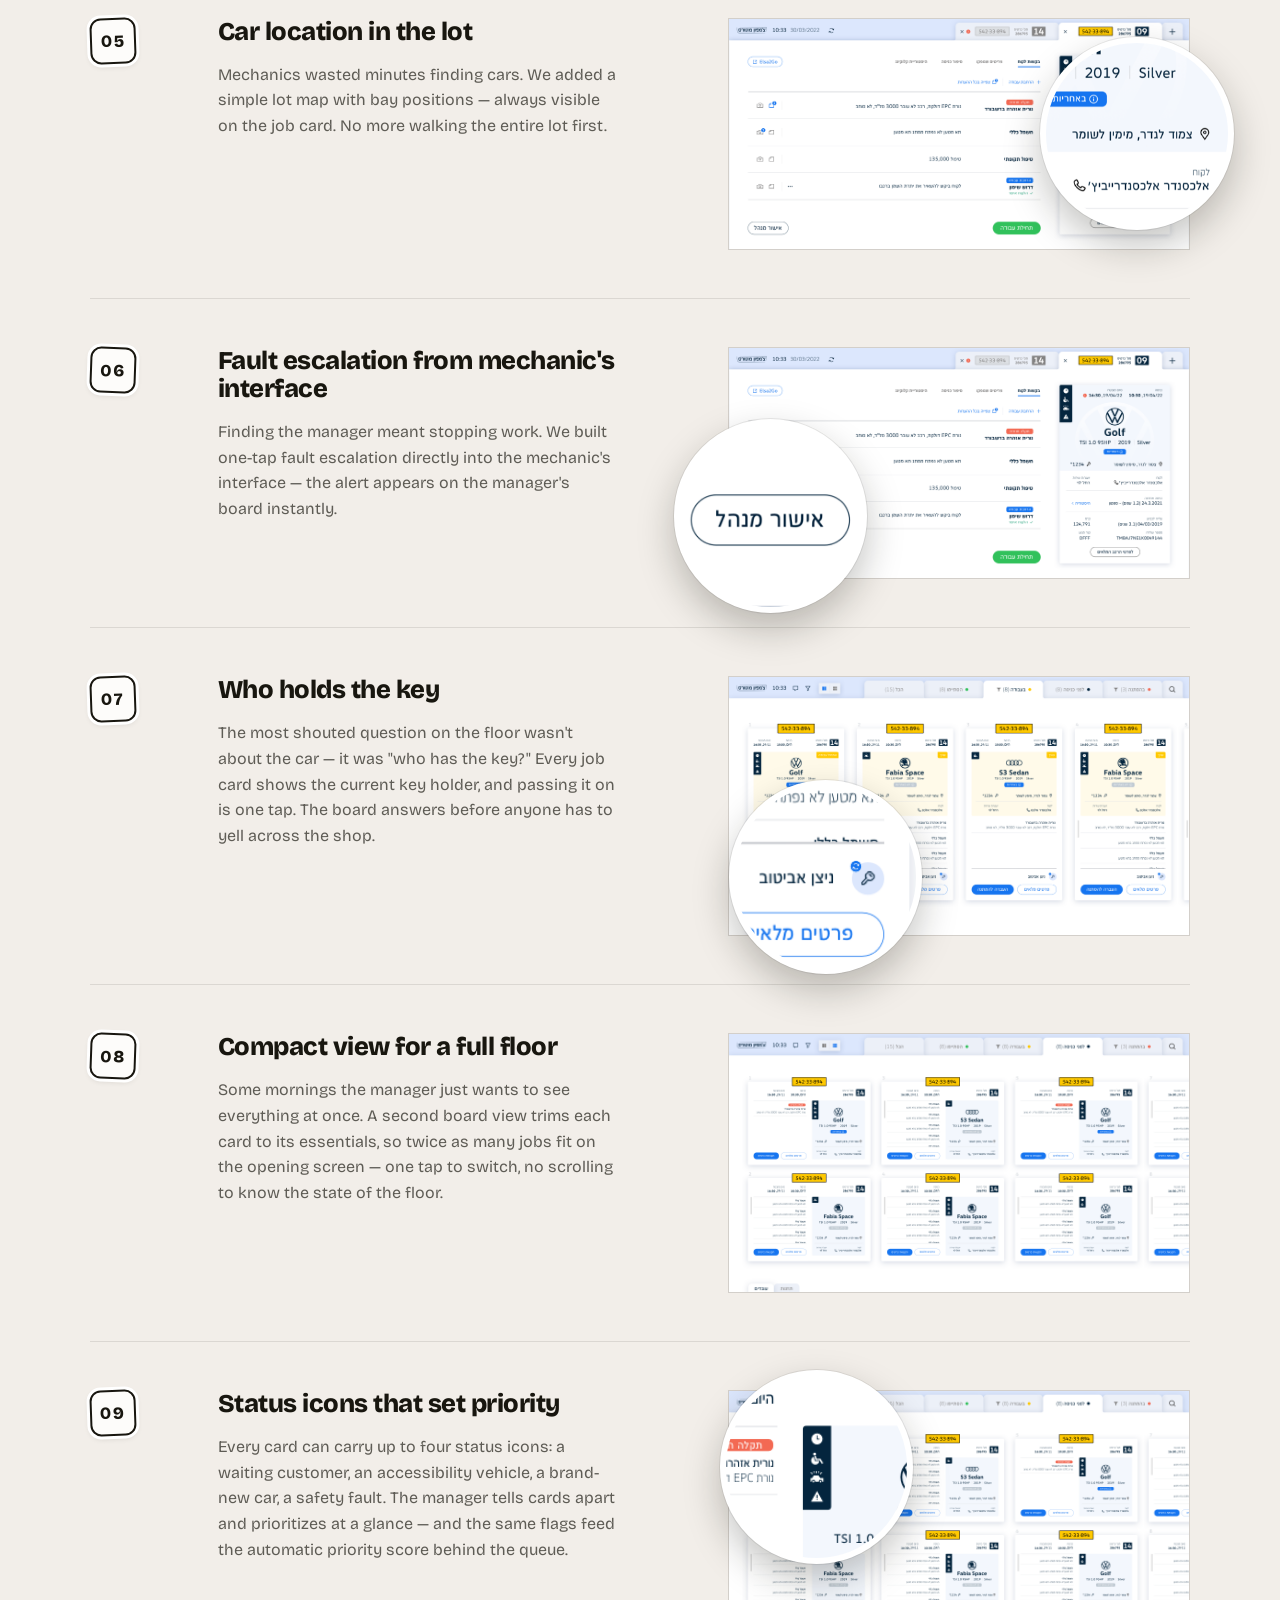
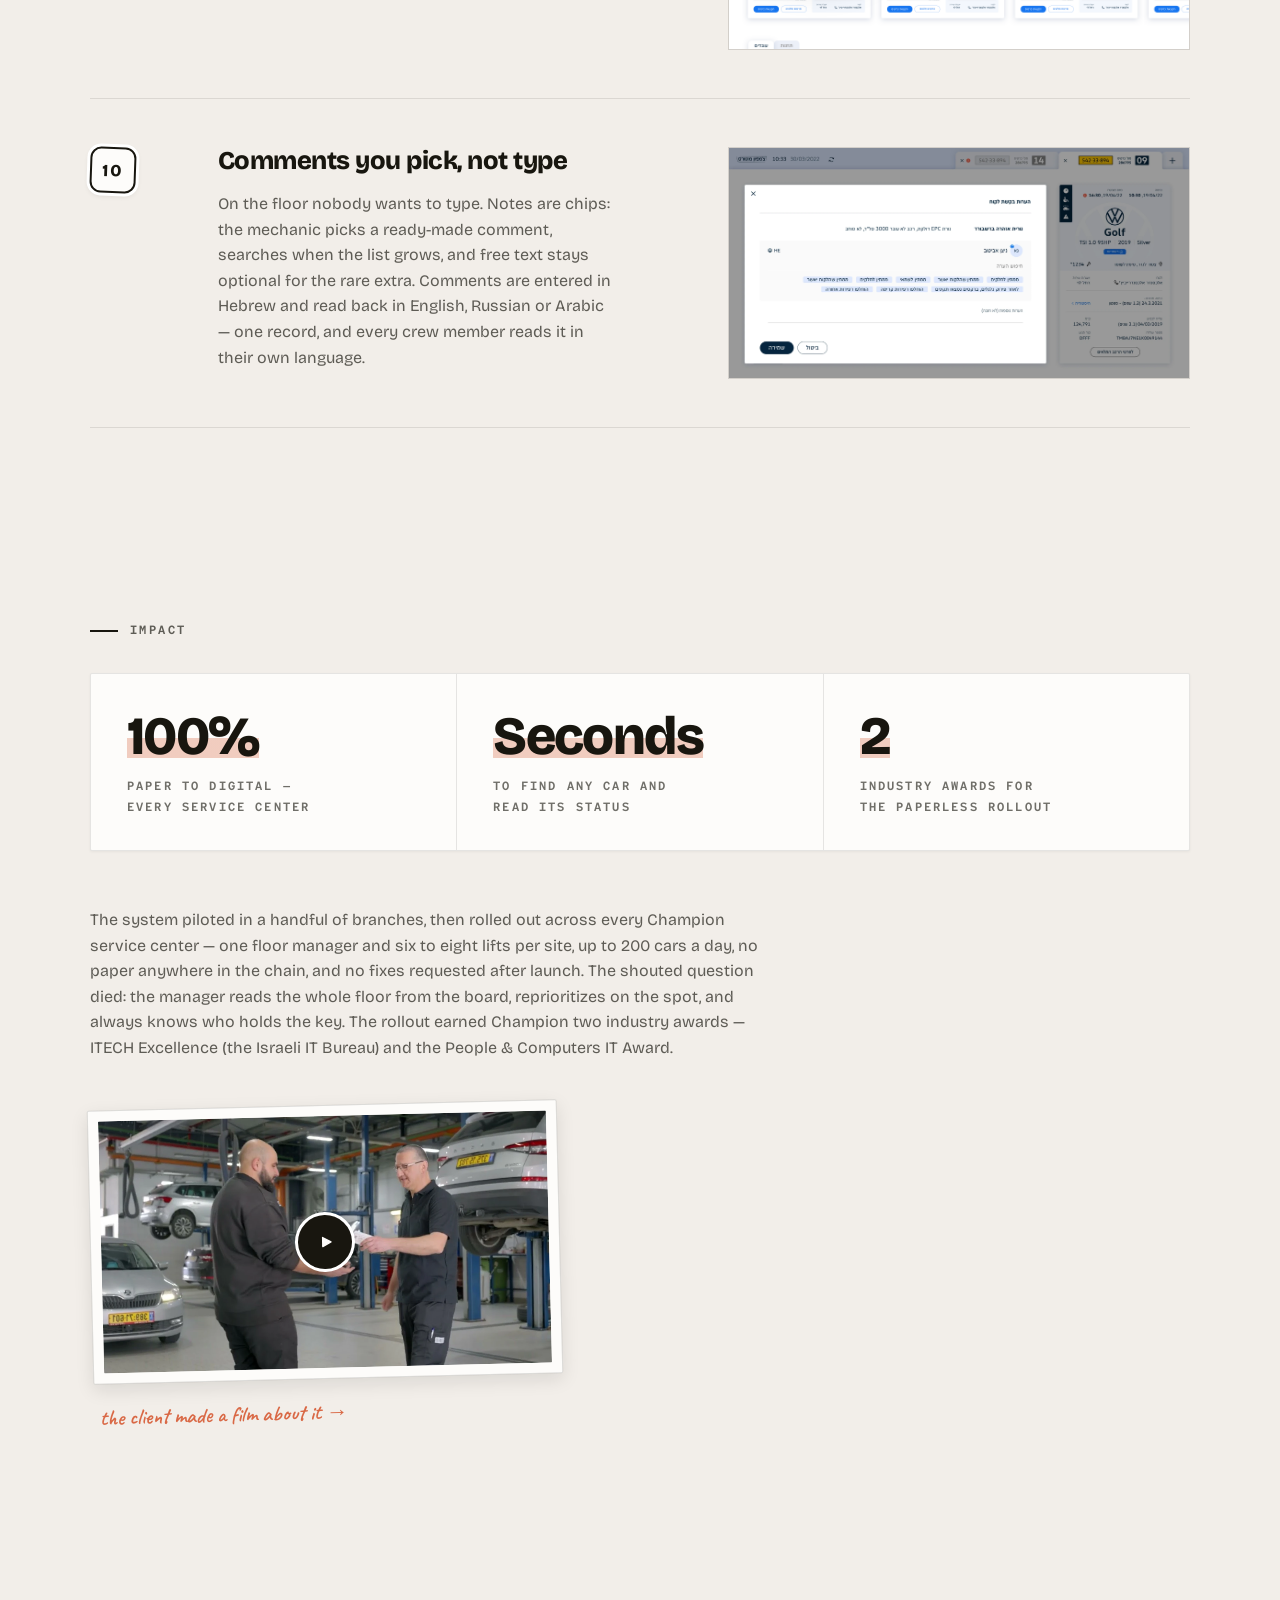
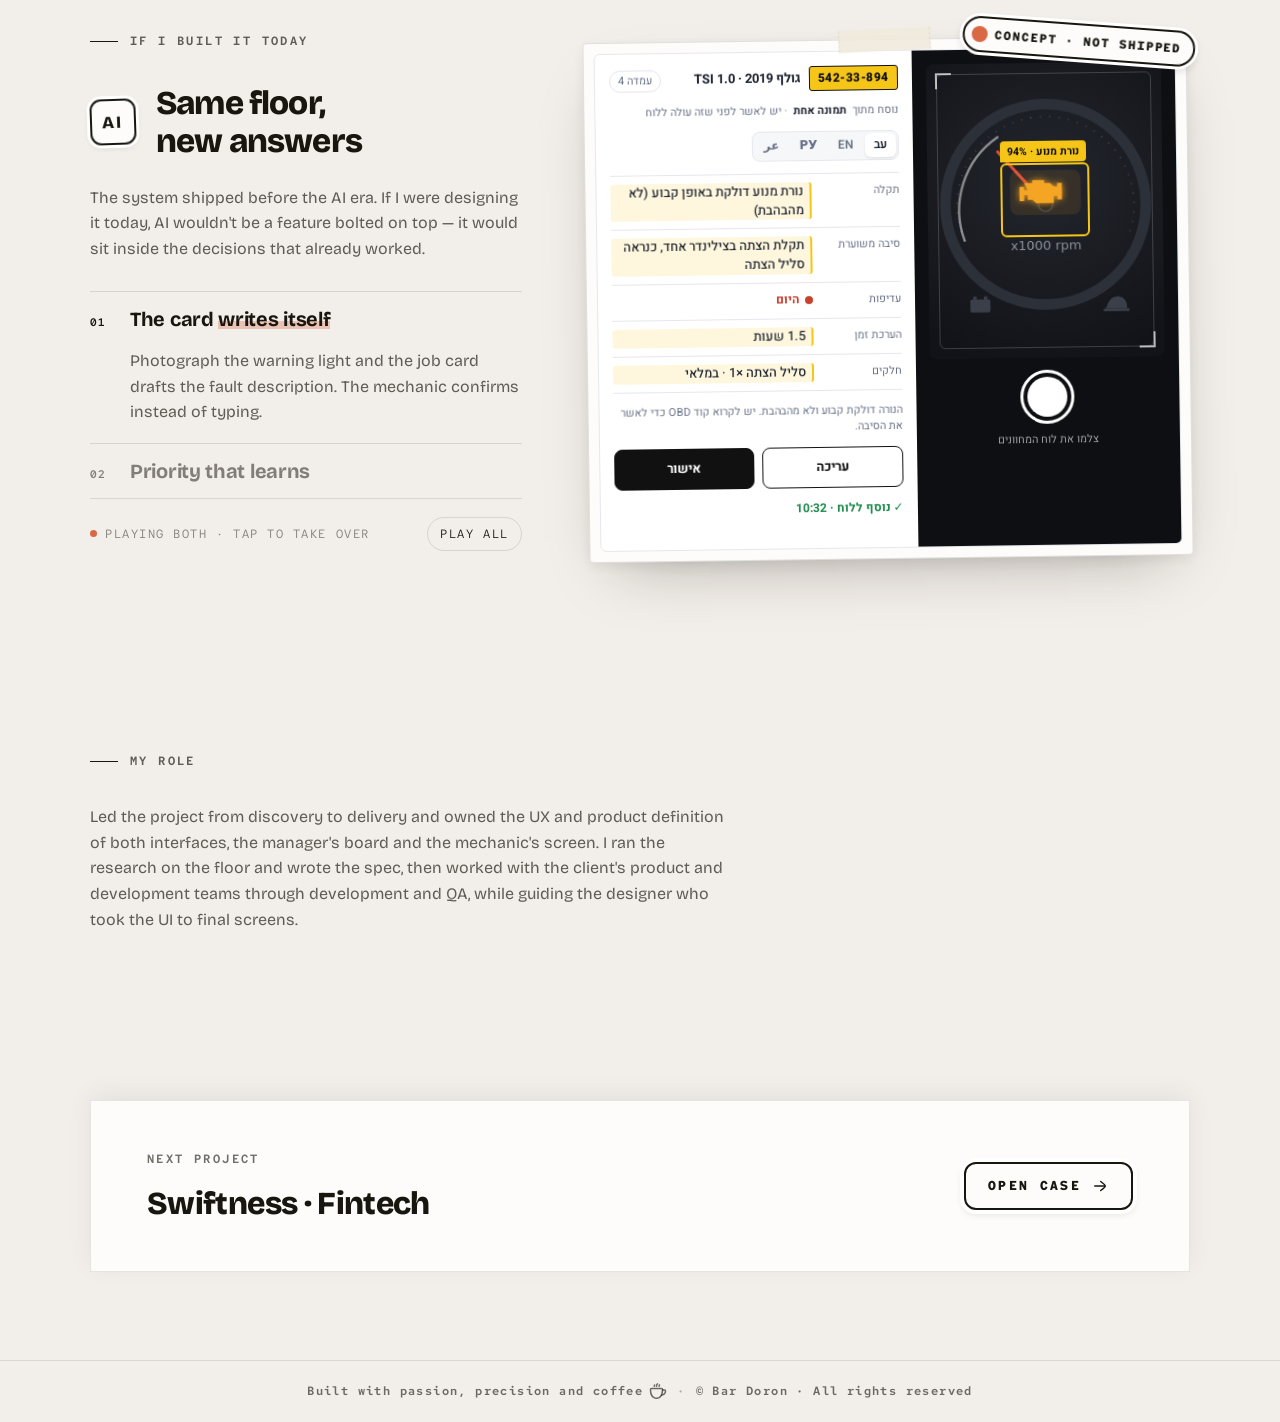
==== commit 9acf312a: "Case pages: role text specific to each project, Swiftness decision count - Champion and Swiftness "M" ====
--- a/champion-motors.html
+++ b/champion-motors.html
@@ -1931,7 +1931,7 @@
     <span class="eyebrow-text">My Role</span>
   </div>
   <p class="role-body">
-    Led the project from discovery to delivery, owning the UX and product definition across two interfaces. I drove research, flows, wireframes, client alignment, development guidance, and QA, while directing the UI work delivered by a second designer.
+    Led the project from discovery to delivery and owned the UX and product definition of both interfaces, the manager's board and the mechanic's screen. I ran the research on the floor and wrote the spec, then worked with the client's product and development teams through development and QA, while guiding the designer who took the UI to final screens.
   </p>
 </section>
 
